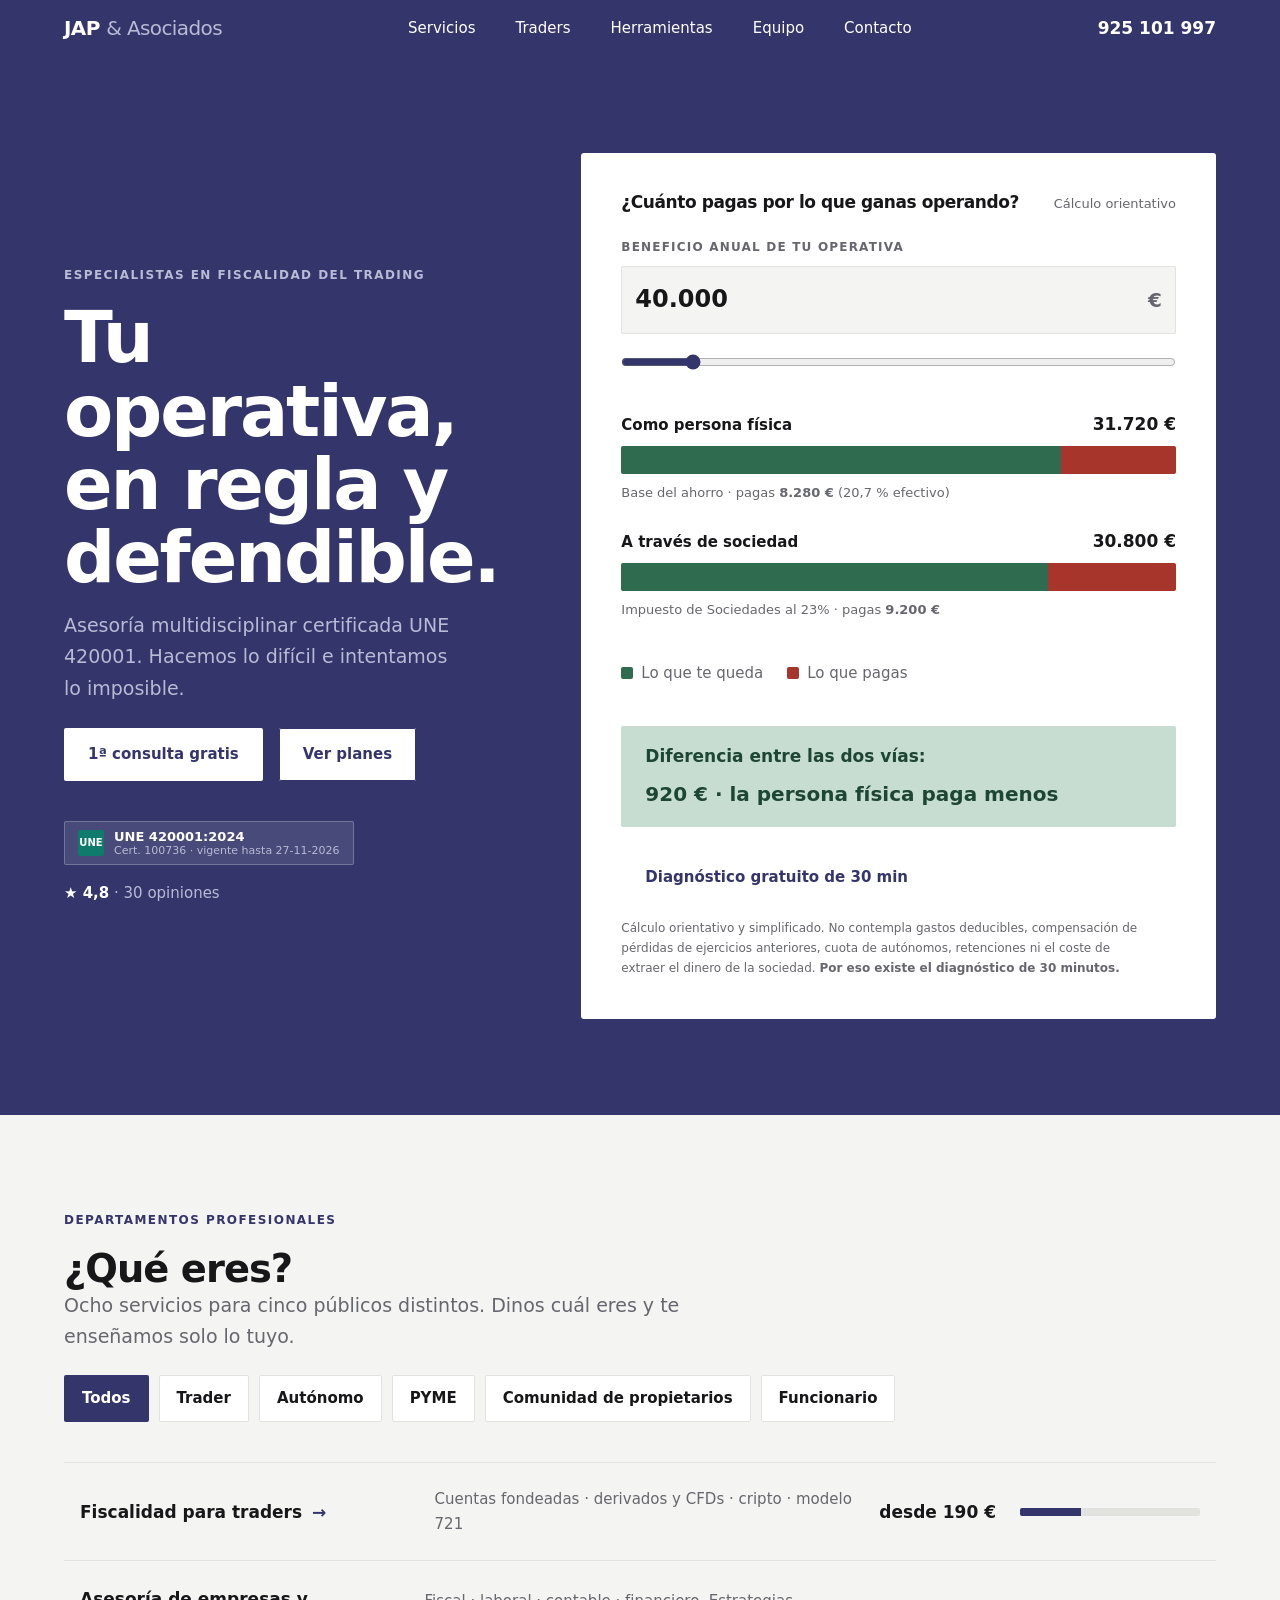
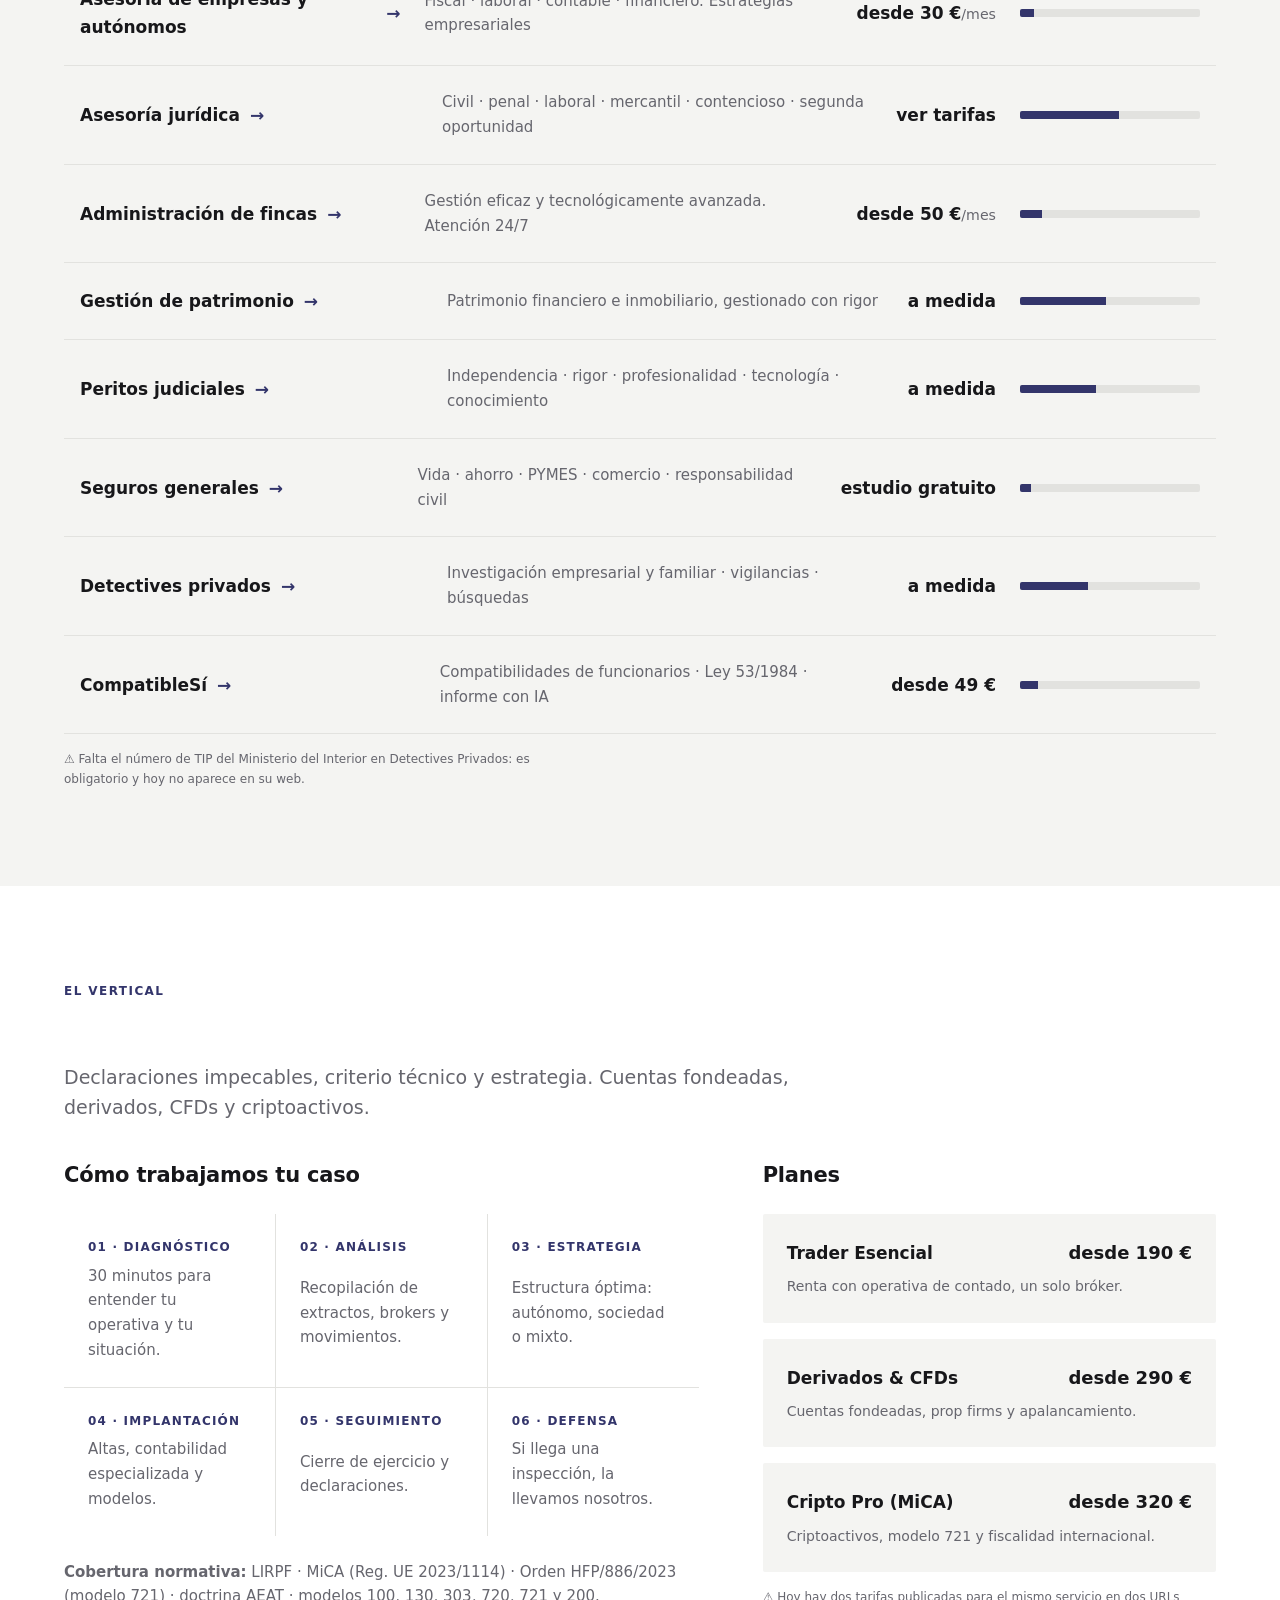
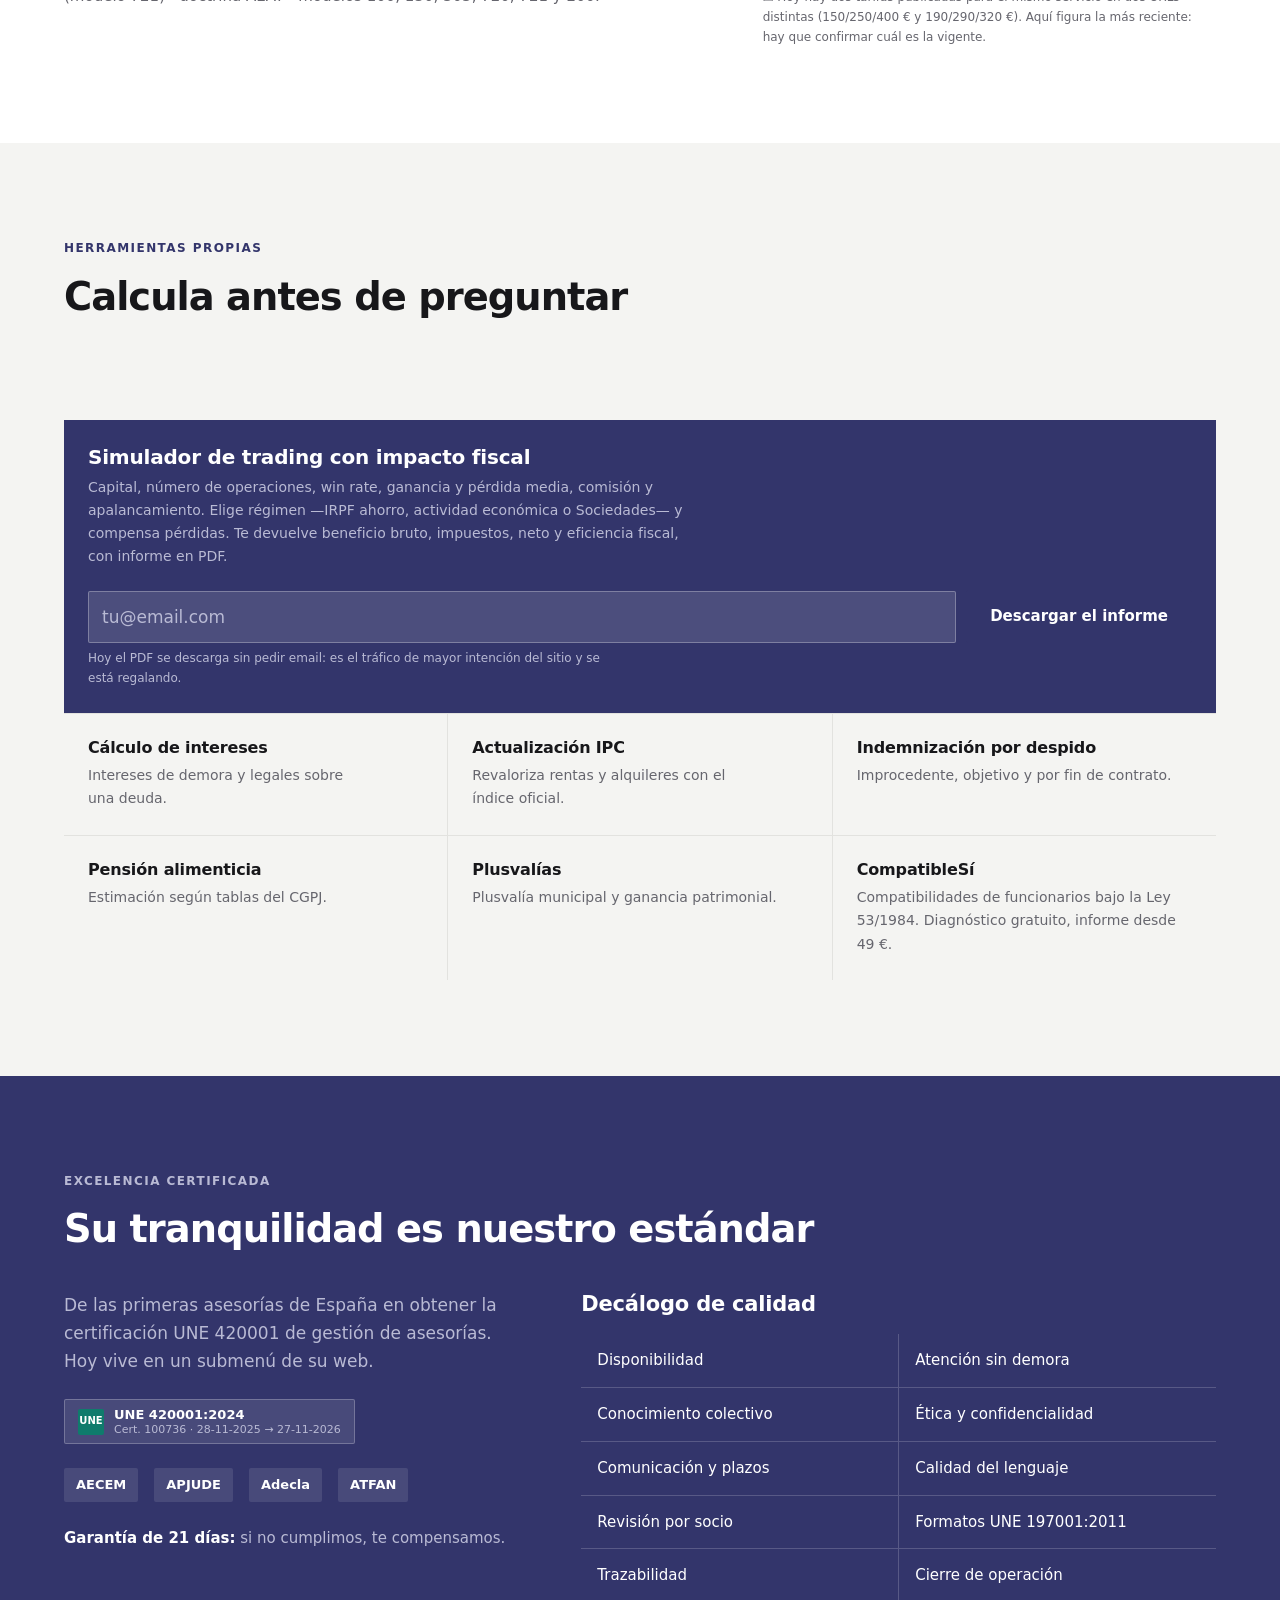
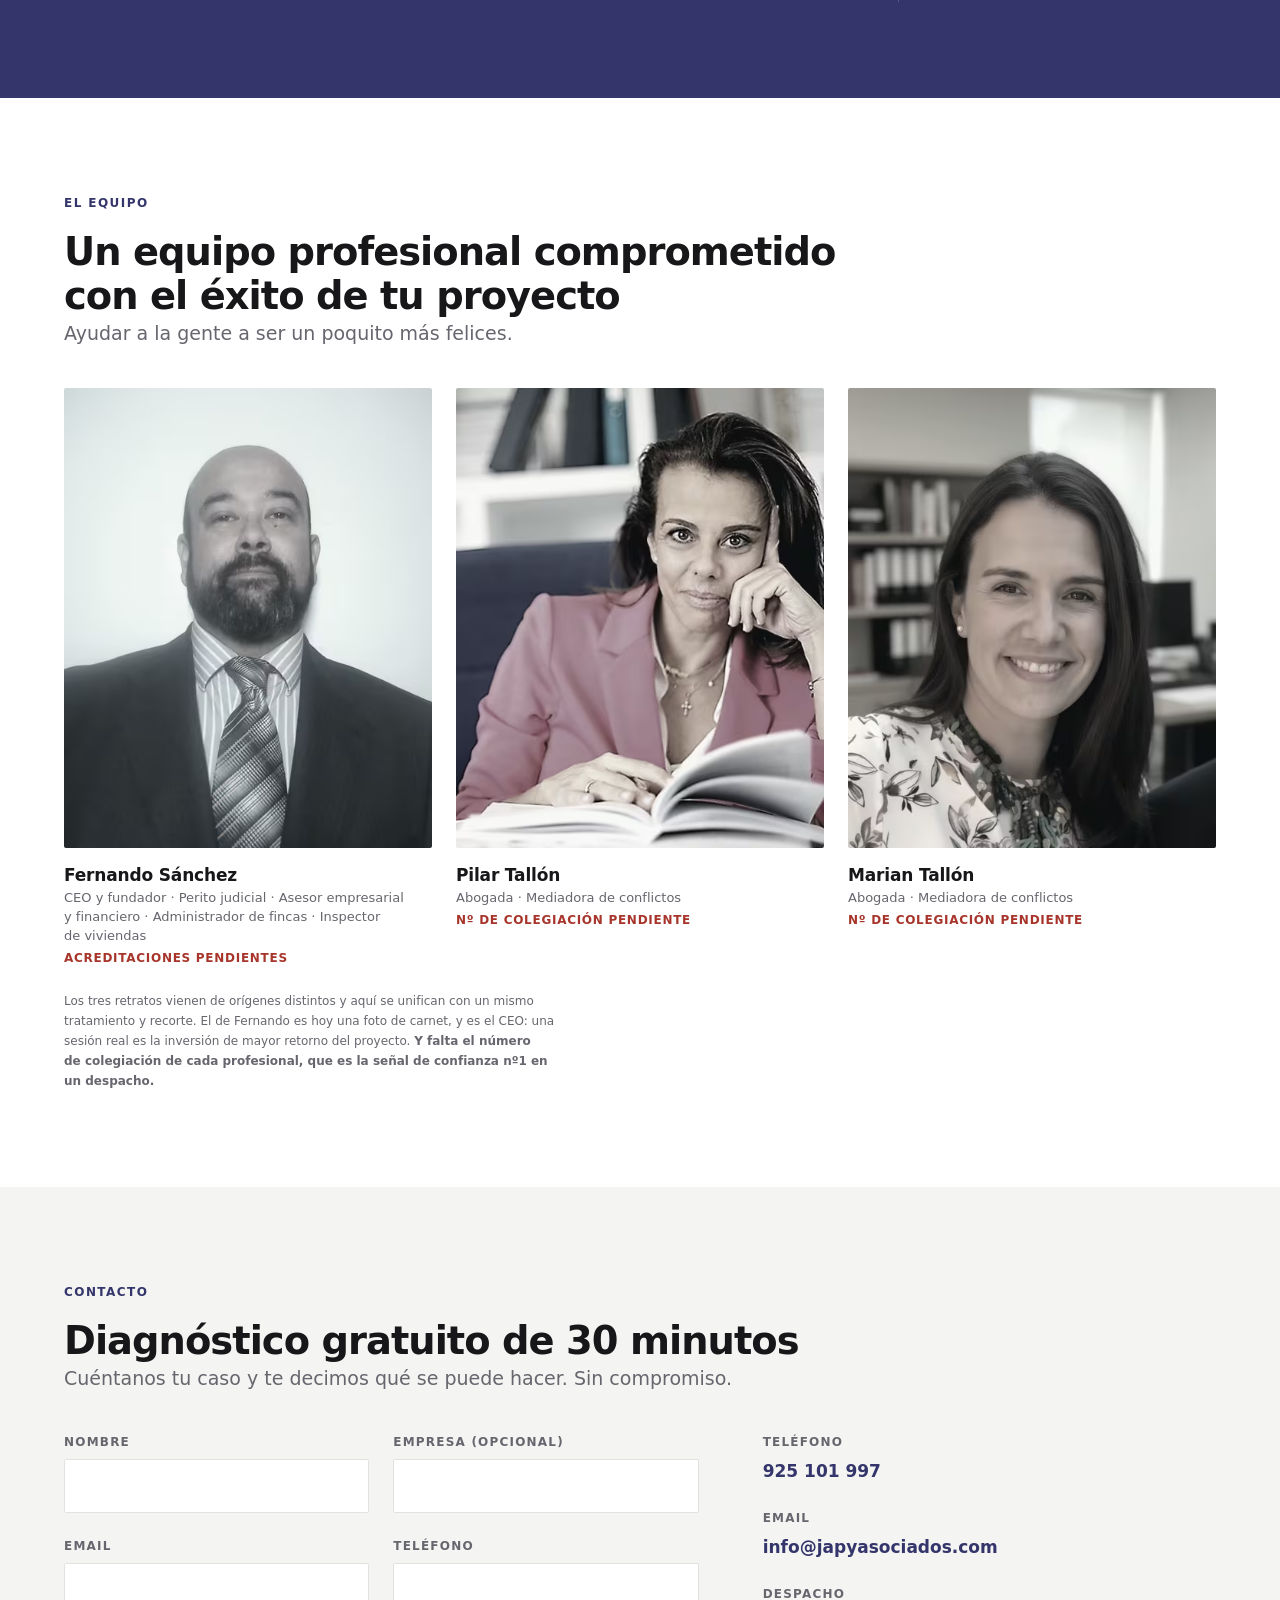
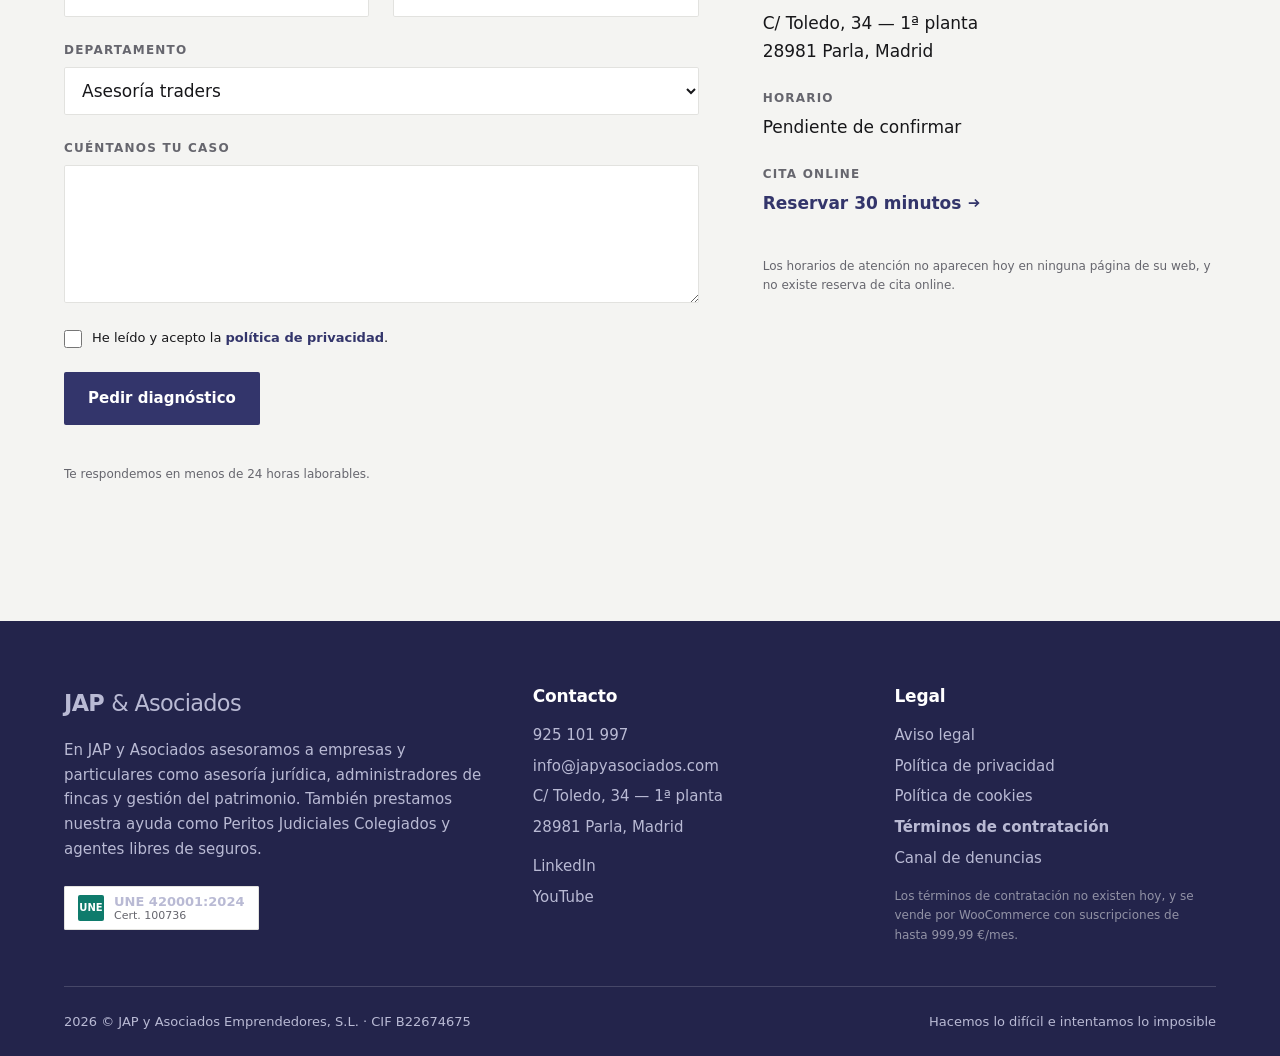
==== prototype/index.html @ 3f8bb066 "feat: prototipo de homepage — dirección "Tramo" El hero no describe el servicio: lo hace. Abre con s" ====
<!DOCTYPE html>
<html lang="es">
<head>
<meta charset="UTF-8">
<script>document.documentElement.classList.add('js')</script>
<meta name="viewport" content="width=device-width, initial-scale=1">
<title>Asesoría fiscal para traders y empresas en Madrid | JAP &amp; Asociados</title>
<meta name="description" content="Asesoría certificada UNE 420001 en Parla, Madrid. Especialistas en fiscalidad del trading, cuentas fondeadas y cripto. Fiscal, laboral, contable, fincas y peritaje. Diagnóstico gratuito de 30 minutos.">
<meta name="theme-color" content="#33356B">
<link rel="canonical" href="https://japyasociados.com/">
<meta property="og:type" content="website">
<meta property="og:locale" content="es_ES">
<meta property="og:title" content="Asesoría fiscal para traders y empresas en Madrid | JAP &amp; Asociados">
<meta property="og:description" content="Calcula lo que pagas por tu operativa antes de preguntar. Asesoría certificada UNE 420001:2024.">
<meta property="og:url" content="https://japyasociados.com/">
<meta name="twitter:card" content="summary_large_image">
<link rel="preload" href="assets/fonts/instrument-sans.woff2" as="font" type="font/woff2" crossorigin>
<link rel="preload" href="assets/fonts/public-sans.woff2" as="font" type="font/woff2" crossorigin>
<link rel="stylesheet" href="assets/css/global.css">
<link rel="stylesheet" href="assets/css/home.css">
<link rel="icon" href="data:image/svg+xml,<svg xmlns='http://www.w3.org/2000/svg' viewBox='0 0 32 32'><rect width='32' height='32' fill='%2333356B'/><rect x='5' y='13' width='13' height='6' fill='%232F6B4F'/><rect x='18' y='13' width='9' height='6' fill='%23A8352B'/></svg>">
</head>
<body>
<a class="salta" href="#principal">Saltar al contenido</a>

<header class="cab">
  <div class="env cab__fila">
    <a class="cab__marca" href="#principal">JAP <span>&amp; Asociados</span></a>
    <nav class="cab__nav" aria-label="Principal">
      <a class="cab__link" href="#servicios">Servicios</a>
      <a class="cab__link" href="#traders">Traders</a>
      <a class="cab__link" href="#herramientas">Herramientas</a>
      <a class="cab__link" href="#equipo">Equipo</a>
      <a class="cab__link" href="#contacto">Contacto</a>
    </nav>
    <div class="cab__der">
      <a class="cab__tel" href="tel:+34925101997">925 101 997</a>
    </div>
  </div>
</header>

<main id="principal">

<!-- ============ HERO: EL SIMULADOR ============ -->
<section class="hero sobre-indigo" aria-labelledby="t-hero">
  <div class="env hero__rejilla">
    <div>
      <span class="eyebrow">Especialistas en fiscalidad del trading</span>
      <h1 class="hero__titulo" id="t-hero">Tu operativa, en regla y defendible.</h1>
      <p class="hero__sub">Asesoría multidisciplinar certificada UNE 420001. Hacemos lo difícil e intentamos lo imposible.</p>
      <div class="hero__acciones">
        <a class="btn" href="#contacto">1ª consulta gratis</a>
        <a class="btn btn--linea" href="#traders">Ver planes</a>
      </div>
      <div class="hero__credenciales">
        <span class="sello-une">
          <span class="sello-une__marca" aria-hidden="true">UNE</span>
          <span class="sello-une__txt"><b>UNE 420001:2024</b><span>Cert. 100736 · vigente hasta 27-11-2026</span></span>
        </span>
        <span class="hero__estrellas"><b>★ 4,8</b> · 30 opiniones</span>
      </div>
    </div>

    <div class="sim" id="simulador">
      <div class="sim__cabeza">
        <h2 class="sim__titulo">¿Cuánto pagas por lo que ganas operando?</h2>
        <span class="sim__nota">Cálculo orientativo</span>
      </div>

      <div class="sim__campo">
        <label for="beneficio">Beneficio anual de tu operativa</label>
        <div class="sim__entrada">
          <input id="beneficio" type="text" inputmode="numeric" value="40.000" autocomplete="off"
            aria-describedby="sim-aviso">
          <span aria-hidden="true">€</span>
        </div>
        <input class="sim__rango" id="beneficio-rango" type="range" min="5000" max="300000" step="5000" value="40000"
          aria-label="Beneficio anual, control deslizante">
      </div>

      <div class="sim__salida">
        <div class="sim__caso">
          <div class="sim__caso-cabeza">
            <span class="sim__caso-nombre">Como persona física</span>
            <span class="sim__caso-neto dato" id="pf-neto">—</span>
          </div>
          <div class="tramo tramo--alto" role="img" aria-labelledby="pf-detalle">
            <span class="tramo__parte tramo__parte--queda" id="pf-barra-queda"></span>
            <span class="tramo__parte tramo__parte--paga" id="pf-barra-paga"></span>
          </div>
          <p class="sim__caso-detalle" id="pf-detalle">Base del ahorro · pagas <b id="pf-paga">—</b> (<span id="pf-tipo">—</span> efectivo)</p>
        </div>

        <div class="sim__caso">
          <div class="sim__caso-cabeza">
            <span class="sim__caso-nombre">A través de sociedad</span>
            <span class="sim__caso-neto dato" id="sl-neto">—</span>
          </div>
          <div class="tramo tramo--alto" role="img" aria-labelledby="sl-detalle">
            <span class="tramo__parte tramo__parte--queda" id="sl-barra-queda"></span>
            <span class="tramo__parte tramo__parte--paga" id="sl-barra-paga"></span>
          </div>
          <p class="sim__caso-detalle" id="sl-detalle">Impuesto de Sociedades al 23% · pagas <b id="sl-paga">—</b></p>
        </div>

        <ul class="leyenda">
          <li><i class="queda"></i> Lo que te queda</li>
          <li><i class="paga"></i> Lo que pagas</li>
        </ul>

        <p class="sim__ahorro" id="sim-ahorro" role="status">
          <span>Diferencia entre las dos vías:</span> <b id="ahorro-cifra">—</b>
        </p>
      </div>

      <div class="sim__pie">
        <a class="btn" href="#contacto">Diagnóstico gratuito de 30 min</a>
      </div>
      <p class="sim__aviso" id="sim-aviso">
        Cálculo orientativo y simplificado. No contempla gastos deducibles, compensación de pérdidas de ejercicios anteriores, cuota de autónomos, retenciones ni el coste de extraer el dinero de la sociedad. <strong>Por eso existe el diagnóstico de 30 minutos.</strong>
      </p>
    </div>
  </div>
</section>

<!-- ============ TRIAJE + SERVICIOS ============ -->
<section class="seccion" id="servicios" aria-labelledby="t-serv">
  <div class="env">
    <span class="eyebrow">Departamentos profesionales</span>
    <h2 class="entra" id="t-serv">¿Qué eres?</h2>
    <p class="lead entra" data-r="1">Ocho servicios para cinco públicos distintos. Dinos cuál eres y te enseñamos solo lo tuyo.</p>

    <div class="triaje entra" data-r="2" role="group" aria-label="Filtrar servicios por perfil">
      <button class="chip" type="button" aria-pressed="true" data-perfil="todo">Todos</button>
      <button class="chip" type="button" aria-pressed="false" data-perfil="trader">Trader</button>
      <button class="chip" type="button" aria-pressed="false" data-perfil="autonomo">Autónomo</button>
      <button class="chip" type="button" aria-pressed="false" data-perfil="pyme">PYME</button>
      <button class="chip" type="button" aria-pressed="false" data-perfil="comunidad">Comunidad de propietarios</button>
      <button class="chip" type="button" aria-pressed="false" data-perfil="funcionario">Funcionario</button>
    </div>

    <div class="serv" id="lista-servicios">
      <a class="serv__fila entra" href="#traders" data-perfil="trader autonomo pyme">
        <span class="serv__nombre">Fiscalidad para traders <span class="flecha" aria-hidden="true">→</span></span>
        <span class="serv__disc">Cuentas fondeadas · derivados y CFDs · cripto · modelo 721</span>
        <span class="serv__precio">desde 190 €</span>
        <span class="serv__barra"><span class="tramo tramo--fino"><span class="tramo__parte tramo__parte--indigo" style="flex:0 0 34%"></span></span></span>
      </a>
      <a class="serv__fila entra" href="#contacto" data-perfil="autonomo pyme">
        <span class="serv__nombre">Asesoría de empresas y autónomos <span class="flecha" aria-hidden="true">→</span></span>
        <span class="serv__disc">Fiscal · laboral · contable · financiero. Estrategias empresariales</span>
        <span class="serv__precio">desde 30 €<small>/mes</small></span>
        <span class="serv__barra"><span class="tramo tramo--fino"><span class="tramo__parte tramo__parte--indigo" style="flex:0 0 8%"></span></span></span>
      </a>
      <a class="serv__fila entra" href="#contacto" data-perfil="trader autonomo pyme comunidad funcionario">
        <span class="serv__nombre">Asesoría jurídica <span class="flecha" aria-hidden="true">→</span></span>
        <span class="serv__disc">Civil · penal · laboral · mercantil · contencioso · segunda oportunidad</span>
        <span class="serv__precio">ver tarifas</span>
        <span class="serv__barra"><span class="tramo tramo--fino"><span class="tramo__parte tramo__parte--indigo" style="flex:0 0 55%"></span></span></span>
      </a>
      <a class="serv__fila entra" href="#contacto" data-perfil="comunidad">
        <span class="serv__nombre">Administración de fincas <span class="flecha" aria-hidden="true">→</span></span>
        <span class="serv__disc">Gestión eficaz y tecnológicamente avanzada. Atención 24/7</span>
        <span class="serv__precio">desde 50 €<small>/mes</small></span>
        <span class="serv__barra"><span class="tramo tramo--fino"><span class="tramo__parte tramo__parte--indigo" style="flex:0 0 12%"></span></span></span>
      </a>
      <a class="serv__fila entra" href="#contacto" data-perfil="autonomo pyme">
        <span class="serv__nombre">Gestión de patrimonio <span class="flecha" aria-hidden="true">→</span></span>
        <span class="serv__disc">Patrimonio financiero e inmobiliario, gestionado con rigor</span>
        <span class="serv__precio">a medida</span>
        <span class="serv__barra"><span class="tramo tramo--fino"><span class="tramo__parte tramo__parte--indigo" style="flex:0 0 48%"></span></span></span>
      </a>
      <a class="serv__fila entra" href="#contacto" data-perfil="pyme comunidad">
        <span class="serv__nombre">Peritos judiciales <span class="flecha" aria-hidden="true">→</span></span>
        <span class="serv__disc">Independencia · rigor · profesionalidad · tecnología · conocimiento</span>
        <span class="serv__precio">a medida</span>
        <span class="serv__barra"><span class="tramo tramo--fino"><span class="tramo__parte tramo__parte--indigo" style="flex:0 0 42%"></span></span></span>
      </a>
      <a class="serv__fila entra" href="#contacto" data-perfil="autonomo pyme comunidad">
        <span class="serv__nombre">Seguros generales <span class="flecha" aria-hidden="true">→</span></span>
        <span class="serv__disc">Vida · ahorro · PYMES · comercio · responsabilidad civil</span>
        <span class="serv__precio">estudio gratuito</span>
        <span class="serv__barra"><span class="tramo tramo--fino"><span class="tramo__parte tramo__parte--indigo" style="flex:0 0 6%"></span></span></span>
      </a>
      <a class="serv__fila entra" href="#contacto" data-perfil="pyme autonomo">
        <span class="serv__nombre">Detectives privados <span class="flecha" aria-hidden="true">→</span></span>
        <span class="serv__disc">Investigación empresarial y familiar · vigilancias · búsquedas</span>
        <span class="serv__precio">a medida</span>
        <span class="serv__barra"><span class="tramo tramo--fino"><span class="tramo__parte tramo__parte--indigo" style="flex:0 0 38%"></span></span></span>
      </a>
      <a class="serv__fila entra" href="#herramientas" data-perfil="funcionario">
        <span class="serv__nombre">CompatibleSí <span class="flecha" aria-hidden="true">→</span></span>
        <span class="serv__disc">Compatibilidades de funcionarios · Ley 53/1984 · informe con IA</span>
        <span class="serv__precio">desde 49 €</span>
        <span class="serv__barra"><span class="tramo tramo--fino"><span class="tramo__parte tramo__parte--indigo" style="flex:0 0 10%"></span></span></span>
      </a>
      <p class="serv__vacio" hidden id="serv-vacio">No hay servicios para ese perfil. <button class="enl" type="button" data-reset>Ver todos</button></p>
    </div>
    <p class="sim__aviso" style="margin-top:var(--e2)">⚠️ Falta el número de TIP del Ministerio del Interior en Detectives Privados: es obligatorio y hoy no aparece en su web.</p>
  </div>
</section>

<!-- ============ VERTICAL TRADERS ============ -->
<section class="seccion vert" id="traders" aria-labelledby="t-traders">
  <div class="env">
    <span class="eyebrow">El vertical</span>
    <h2 class="entra" id="t-traders">Fiscalidad del trading, sin humo</h2>
    <p class="lead entra" data-r="1">Declaraciones impecables, criterio técnico y estrategia. Cuentas fondeadas, derivados, CFDs y criptoactivos.</p>

    <div class="vert__rejilla">
      <div>
        <h3 class="entra">Cómo trabajamos tu caso</h3>
        <div class="pasos6 entra" data-r="1">
          <div class="paso6"><b>01 · Diagnóstico</b><p>30 minutos para entender tu operativa y tu situación.</p></div>
          <div class="paso6"><b>02 · Análisis</b><p>Recopilación de extractos, brokers y movimientos.</p></div>
          <div class="paso6"><b>03 · Estrategia</b><p>Estructura óptima: autónomo, sociedad o mixto.</p></div>
          <div class="paso6"><b>04 · Implantación</b><p>Altas, contabilidad especializada y modelos.</p></div>
          <div class="paso6"><b>05 · Seguimiento</b><p>Cierre de ejercicio y declaraciones.</p></div>
          <div class="paso6"><b>06 · Defensa</b><p>Si llega una inspección, la llevamos nosotros.</p></div>
        </div>
        <p class="entra" data-r="2" style="margin-top:var(--e3);color:var(--grafito);font-size:.9375rem">
          <strong>Cobertura normativa:</strong> LIRPF · MiCA (Reg. UE 2023/1114) · Orden HFP/886/2023 (modelo 721) · doctrina AEAT · modelos 100, 130, 303, 720, 721 y 200.
        </p>
      </div>

      <div>
        <h3 class="entra">Planes</h3>
        <div class="planes entra" data-r="1" style="margin-top:var(--e3)">
          <div class="plan">
            <div class="plan__cabeza"><span class="plan__nombre">Trader Esencial</span><span class="plan__precio">desde 190 €</span></div>
            <p>Renta con operativa de contado, un solo bróker.</p>
          </div>
          <div class="plan">
            <div class="plan__cabeza"><span class="plan__nombre">Derivados &amp; CFDs</span><span class="plan__precio">desde 290 €</span></div>
            <p>Cuentas fondeadas, prop firms y apalancamiento.</p>
          </div>
          <div class="plan">
            <div class="plan__cabeza"><span class="plan__nombre">Cripto Pro (MiCA)</span><span class="plan__precio">desde 320 €</span></div>
            <p>Criptoactivos, modelo 721 y fiscalidad internacional.</p>
          </div>
        </div>
        <p class="sim__aviso" style="margin-top:var(--e2)">⚠️ Hoy hay dos tarifas publicadas para el mismo servicio en dos URLs distintas (150/250/400 € y 190/290/320 €). Aquí figura la más reciente: hay que confirmar cuál es la vigente.</p>
      </div>
    </div>
  </div>
</section>

<!-- ============ HERRAMIENTAS ============ -->
<section class="seccion" id="herramientas" aria-labelledby="t-herr">
  <div class="env">
    <span class="eyebrow">Herramientas propias</span>
    <h2 class="entra" id="t-herr">Calcula antes de preguntar</h2>
    <p class="lead entra" data-r="1">Seis calculadoras y un simulador fiscal de trading. Ningún competidor tiene nada parecido.</p>
  </div>
  <div class="env"><div class="herr__rejilla entra" data-r="2">
    <div class="herr herr--destacada">
      <h3>Simulador de trading con impacto fiscal</h3>
      <p>Capital, número de operaciones, win rate, ganancia y pérdida media, comisión y apalancamiento. Elige régimen —IRPF ahorro, actividad económica o Sociedades— y compensa pérdidas. Te devuelve beneficio bruto, impuestos, neto y eficiencia fiscal, con informe en PDF.</p>
      <form class="herr__captura" id="form-pdf">
        <label class="oculto" for="email-pdf">Tu email para recibir el informe</label>
        <input id="email-pdf" type="email" placeholder="tu@email.com" required>
        <button class="btn" type="submit">Descargar el informe</button>
      </form>
      <p style="font-size:.75rem;color:var(--indigo-claro)" role="status" id="pdf-estado">Hoy el PDF se descarga sin pedir email: es el tráfico de mayor intención del sitio y se está regalando.</p>
    </div>
    <div class="herr"><h3>Cálculo de intereses</h3><p>Intereses de demora y legales sobre una deuda.</p></div>
    <div class="herr"><h3>Actualización IPC</h3><p>Revaloriza rentas y alquileres con el índice oficial.</p></div>
    <div class="herr"><h3>Indemnización por despido</h3><p>Improcedente, objetivo y por fin de contrato.</p></div>
    <div class="herr"><h3>Pensión alimenticia</h3><p>Estimación según tablas del CGPJ.</p></div>
    <div class="herr"><h3>Plusvalías</h3><p>Plusvalía municipal y ganancia patrimonial.</p></div>
    <div class="herr"><h3>CompatibleSí</h3><p>Compatibilidades de funcionarios bajo la Ley 53/1984. Diagnóstico gratuito, informe desde 49 €.</p></div>
  </div></div>
</section>

<!-- ============ CONFIANZA ============ -->
<section class="seccion conf sobre-indigo" aria-labelledby="t-conf">
  <div class="env">
    <span class="eyebrow">Excelencia certificada</span>
    <h2 class="entra" id="t-conf" style="color:var(--blanco)">Su tranquilidad es nuestro estándar</h2>
    <div class="conf__rejilla">
      <div>
        <p class="entra" style="color:var(--indigo-claro)">De las primeras asesorías de España en obtener la certificación UNE 420001 de gestión de asesorías. Hoy vive en un submenú de su web.</p>
        <p class="entra" data-r="1" style="margin-top:var(--e3)">
          <span class="sello-une">
            <span class="sello-une__marca" aria-hidden="true">UNE</span>
            <span class="sello-une__txt"><b>UNE 420001:2024</b><span>Cert. 100736 · 28-11-2025 → 27-11-2026</span></span>
          </span>
        </p>
        <p class="asoc entra" data-r="2">
          <span>AECEM</span><span>APJUDE</span><span>Adecla</span><span>ATFAN</span>
        </p>
        <p class="entra" data-r="3" style="margin-top:var(--e3);color:var(--indigo-claro);font-size:.9375rem">
          <strong style="color:var(--blanco)">Garantía de 21 días:</strong> si no cumplimos, te compensamos.
        </p>
      </div>
      <div>
        <h3 class="entra" style="color:var(--blanco);margin-bottom:var(--e2)">Decálogo de calidad</h3>
        <ul class="decalogo entra" data-r="1">
          <li>Disponibilidad</li><li>Atención sin demora</li>
          <li>Conocimiento colectivo</li><li>Ética y confidencialidad</li>
          <li>Comunicación y plazos</li><li>Calidad del lenguaje</li>
          <li>Revisión por socio</li><li>Formatos UNE 197001:2011</li>
          <li>Trazabilidad</li><li>Cierre de operación</li>
        </ul>
      </div>
    </div>
  </div>
</section>

<!-- ============ EQUIPO ============ -->
<section class="seccion seccion--blanco" id="equipo" aria-labelledby="t-equipo">
  <div class="env">
    <span class="eyebrow">El equipo</span>
    <h2 class="entra" id="t-equipo">Un equipo profesional comprometido con el éxito de tu proyecto</h2>
    <p class="lead entra" data-r="1">Ayudar a la gente a ser un poquito más felices.</p>
    <div class="equipo__rejilla">
      <div class="persona entra">
        <figure><picture>
          <source type="image/avif" sizes="(min-width:900px) 22vw, 50vw" srcset="assets/img/retrato-fernando-sanchez-480.avif 480w, assets/img/retrato-fernando-sanchez-768.avif 768w">
          <img src="assets/img/retrato-fernando-sanchez-480.webp" loading="lazy" decoding="async" sizes="(min-width:900px) 22vw, 50vw" srcset="assets/img/retrato-fernando-sanchez-480.webp 480w, assets/img/retrato-fernando-sanchez-768.webp 768w" width="1088" height="1360" alt="Retrato de Fernando Sánchez, CEO y fundador de JAP &amp; Asociados">
        </picture></figure>
        <div class="persona__pie">
          <h3>Fernando Sánchez</h3>
          <p class="persona__cargo">CEO y fundador · Perito judicial · Asesor empresarial y financiero · Administrador de fincas · Inspector de viviendas</p>
          <p class="persona__col">Acreditaciones pendientes</p>
        </div>
      </div>
      <div class="persona entra" data-r="1">
        <figure><picture>
          <source type="image/avif" sizes="(min-width:900px) 22vw, 50vw" srcset="assets/img/retrato-pilar-tallon-480.avif 480w">
          <img src="assets/img/retrato-pilar-tallon-480.webp" loading="lazy" decoding="async" width="426" height="532" alt="Retrato de Pilar Tallón, abogada y mediadora de conflictos">
        </picture></figure>
        <div class="persona__pie">
          <h3>Pilar Tallón</h3>
          <p class="persona__cargo">Abogada · Mediadora de conflictos</p>
          <p class="persona__col">Nº de colegiación pendiente</p>
        </div>
      </div>
      <div class="persona entra" data-r="2">
        <figure><picture>
          <source type="image/avif" sizes="(min-width:900px) 22vw, 50vw" srcset="assets/img/retrato-marian-tallon-480.avif 480w, assets/img/retrato-marian-tallon-768.avif 768w">
          <img src="assets/img/retrato-marian-tallon-480.webp" loading="lazy" decoding="async" sizes="(min-width:900px) 22vw, 50vw" srcset="assets/img/retrato-marian-tallon-480.webp 480w, assets/img/retrato-marian-tallon-768.webp 768w" width="870" height="1088" alt="Retrato de Marian Tallón, abogada y mediadora de conflictos">
        </picture></figure>
        <div class="persona__pie">
          <h3>Marian Tallón</h3>
          <p class="persona__cargo">Abogada · Mediadora de conflictos</p>
          <p class="persona__col">Nº de colegiación pendiente</p>
        </div>
      </div>
    </div>
    <p class="sim__aviso" style="margin-top:var(--e3)">Los tres retratos vienen de orígenes distintos y aquí se unifican con un mismo tratamiento y recorte. El de Fernando es hoy una foto de carnet, y es el CEO: una sesión real es la inversión de mayor retorno del proyecto. <strong>Y falta el número de colegiación de cada profesional, que es la señal de confianza nº1 en un despacho.</strong></p>
  </div>
</section>

<!-- ============ CONTACTO ============ -->
<section class="seccion" id="contacto" aria-labelledby="t-cont">
  <div class="env">
    <span class="eyebrow">Contacto</span>
    <h2 class="entra" id="t-cont">Diagnóstico gratuito de 30 minutos</h2>
    <p class="lead entra" data-r="1">Cuéntanos tu caso y te decimos qué se puede hacer. Sin compromiso.</p>
    <div class="cont__rejilla">
      <form class="form entra" data-r="2" id="form-contacto" novalidate>
        <div class="form__par">
          <div class="form__grupo"><label for="nombre">Nombre</label><input id="nombre" name="nombre" type="text" autocomplete="name" required></div>
          <div class="form__grupo"><label for="empresa">Empresa (opcional)</label><input id="empresa" name="empresa" type="text" autocomplete="organization"></div>
        </div>
        <div class="form__par">
          <div class="form__grupo"><label for="email">Email</label><input id="email" name="email" type="email" autocomplete="email" required></div>
          <div class="form__grupo"><label for="telefono">Teléfono</label><input id="telefono" name="telefono" type="tel" autocomplete="tel" required></div>
        </div>
        <div class="form__grupo">
          <label for="departamento">Departamento</label>
          <select id="departamento" name="departamento">
            <option>Asesoría traders</option><option>Asesoría de empresa</option><option>Asesoría jurídica</option>
            <option>Administración de fincas</option><option>Gestión de patrimonio</option>
            <option>Peritaje judicial</option><option>Seguros</option><option>CompatibleSí</option>
          </select>
        </div>
        <div class="form__grupo"><label for="mensaje">Cuéntanos tu caso</label><textarea id="mensaje" name="mensaje" rows="4"></textarea></div>
        <p class="form__legal">
          <input id="politica" type="checkbox" required>
          <label for="politica">He leído y acepto la <a class="enl" href="#" style="display:inline">política de privacidad</a>.</label>
        </p>
        <p><button class="btn" type="submit">Pedir diagnóstico</button></p>
        <p class="sim__aviso">Te respondemos en menos de 24 horas laborables.</p>
        <p class="sim__aviso" role="status" id="cont-estado"></p>
      </form>

      <div class="datos entra" data-r="3">
        <div class="datos__bloque"><dt>Teléfono</dt><dd><a class="enl" href="tel:+34925101997">925 101 997</a></dd></div>
        <div class="datos__bloque"><dt>Email</dt><dd><a class="enl" href="mailto:info@japyasociados.com">info@japyasociados.com</a></dd></div>
        <div class="datos__bloque"><dt>Despacho</dt><dd>C/ Toledo, 34 — 1ª planta<br>28981 Parla, Madrid</dd></div>
        <div class="datos__bloque"><dt>Horario</dt><dd>Pendiente de confirmar</dd></div>
        <div class="datos__bloque"><dt>Cita online</dt><dd><a class="enl" href="#">Reservar 30 minutos <svg width="14" height="14" viewBox="0 0 16 16" fill="none" aria-hidden="true"><path d="M2 8h11M9 4l4 4-4 4" stroke="currentColor" stroke-width="2"/></svg></a></dd></div>
        <p class="sim__aviso">Los horarios de atención no aparecen hoy en ninguna página de su web, y no existe reserva de cita online.</p>
      </div>
    </div>
  </div>
</section>

</main>

<footer class="pie">
  <div class="env">
    <div class="pie__rejilla">
      <div>
        <p class="cab__marca" style="font-size:1.4rem">JAP <span>&amp; Asociados</span></p>
        <p style="margin-top:var(--e2);font-size:var(--t-small)">En JAP y Asociados asesoramos a empresas y particulares como asesoría jurídica, administradores de fincas y gestión del patrimonio. También prestamos nuestra ayuda como Peritos Judiciales Colegiados y agentes libres de seguros.</p>
        <p style="margin-top:var(--e3)">
          <span class="sello-une">
            <span class="sello-une__marca" aria-hidden="true">UNE</span>
            <span class="sello-une__txt"><b>UNE 420001:2024</b><span>Cert. 100736</span></span>
          </span>
        </p>
      </div>
      <div>
        <h3>Contacto</h3>
        <ul class="pie__lista">
          <li><a href="tel:+34925101997">925 101 997</a></li>
          <li><a href="mailto:info@japyasociados.com">info@japyasociados.com</a></li>
          <li>C/ Toledo, 34 — 1ª planta</li>
          <li>28981 Parla, Madrid</li>
          <li style="margin-top:8px"><a href="https://www.linkedin.com/company/jap-asociados/" rel="noopener">LinkedIn</a></li>
          <li><a href="https://www.youtube.com/channel/UCdNGz9N6n29ipPOqXGWUQtQ/" rel="noopener">YouTube</a></li>
        </ul>
      </div>
      <div>
        <h3>Legal</h3>
        <ul class="pie__lista">
          <li><a href="#">Aviso legal</a></li>
          <li><a href="#">Política de privacidad</a></li>
          <li><a href="#">Política de cookies</a></li>
          <li><a href="#"><strong>Términos de contratación</strong></a></li>
          <li><a href="#">Canal de denuncias</a></li>
        </ul>
        <p style="margin-top:var(--e2);font-size:.75rem;color:rgba(255,255,255,.5)">Los términos de contratación no existen hoy, y se vende por WooCommerce con suscripciones de hasta 999,99 €/mes.</p>
      </div>
    </div>
    <div class="pie__legal">
      <p>2026 © JAP y Asociados Emprendedores, S.L. · CIF B22674675</p>
      <ul><li>Hacemos lo difícil e intentamos lo imposible</li></ul>
    </div>
  </div>
</footer>

<nav class="barra" aria-label="Acciones rápidas">
  <a href="tel:+34925101997">Llamar</a>
  <a href="https://wa.me/34925101997" rel="noopener">WhatsApp</a>
  <a href="#contacto" data-p>Diagnóstico</a>
</nav>

<script type="application/ld+json">
{"@context":"https://schema.org","@graph":[
{"@type":["ProfessionalService","LocalBusiness","AccountingService"],"@id":"https://japyasociados.com/#firma",
"name":"JAP & Asociados","legalName":"JAP y Asociados Emprendedores, S.L.","vatID":"ESB22674675",
"description":"Asesoría multidisciplinar certificada UNE 420001 en Parla, Madrid. Especialistas en fiscalidad del trading, cuentas fondeadas y criptoactivos.",
"url":"https://japyasociados.com/","telephone":"+34925101997","email":"info@japyasociados.com","priceRange":"€€",
"address":{"@type":"PostalAddress","streetAddress":"Calle de Toledo, 34, 1ª planta","addressLocality":"Parla","addressRegion":"Madrid","postalCode":"28981","addressCountry":"ES"},
"areaServed":[{"@type":"City","name":"Parla"},{"@type":"City","name":"Getafe"},{"@type":"City","name":"Madrid"}],
"sameAs":["https://www.linkedin.com/company/jap-asociados/","https://twitter.com/AsociadosJap","https://www.instagram.com/japyasociados","https://www.facebook.com/JAPYASOCIADOS/"],
"aggregateRating":{"@type":"AggregateRating","ratingValue":"4.8","reviewCount":"30","bestRating":"5"},
"hasCertification":{"@type":"Certification","name":"UNE 420001:2024","identifier":"100736","issuedBy":{"@type":"Organization","name":"BSCert"},"validIn":{"@type":"Country","name":"España"}},
"employee":[
 {"@type":"Person","name":"Fernando Sánchez","jobTitle":"CEO y fundador"},
 {"@type":"Person","name":"Pilar Tallón","jobTitle":"Abogada · Mediadora de conflictos"},
 {"@type":"Person","name":"Marian Tallón","jobTitle":"Abogada · Mediadora de conflictos"}],
"hasOfferCatalog":{"@type":"OfferCatalog","name":"Servicios","itemListElement":[
 {"@type":"Offer","priceCurrency":"EUR","price":"190","itemOffered":{"@type":"Service","name":"Fiscalidad para traders"}},
 {"@type":"Offer","priceCurrency":"EUR","price":"30","itemOffered":{"@type":"Service","name":"Asesoría de empresas y autónomos"}},
 {"@type":"Offer","priceCurrency":"EUR","price":"50","itemOffered":{"@type":"Service","name":"Administración de fincas"}},
 {"@type":"Offer","priceCurrency":"EUR","price":"49","itemOffered":{"@type":"Service","name":"CompatibleSí — informe de compatibilidad"}},
 {"@type":"Offer","itemOffered":{"@type":"Service","name":"Asesoría jurídica"}},
 {"@type":"Offer","itemOffered":{"@type":"Service","name":"Gestión de patrimonio"}},
 {"@type":"Offer","itemOffered":{"@type":"Service","name":"Peritaje judicial"}},
 {"@type":"Offer","itemOffered":{"@type":"Service","name":"Seguros generales"}}]}},
{"@type":"WebSite","@id":"https://japyasociados.com/#web","url":"https://japyasociados.com/","name":"JAP & Asociados","inLanguage":"es-ES","publisher":{"@id":"https://japyasociados.com/#firma"}}
]}
</script>
<script src="assets/js/main.js" defer></script>
</body>
</html>
---- prototype/assets/css/global.css ----
/* ============================================================
   JAP & ASOCIADOS — "TRAMO"
   El hero no describe el servicio: lo hace.
   El color codifica información, no decora.
   ============================================================ */

@font-face{font-family:'Instrument Sans';src:url('../fonts/instrument-sans.woff2')format('woff2');
  font-weight:400 700;font-stretch:75% 100%;font-display:swap;font-style:normal}
@font-face{font-family:'Public Sans';src:url('../fonts/public-sans.woff2')format('woff2');
  font-weight:100 900;font-display:swap;font-style:normal}

:root{
  --papel:#F4F4F2;
  --blanco:#FFFFFF;
  --tinta:#17171A;
  --grafito:#66666E;
  --regla:#E2E2DF;
  --indigo:#33356B;        /* estructura y CTA */
  --indigo-hondo:#23244B;
  --indigo-claro:#B9BAD4;
  --queda:#2F6B4F;         /* semántico: lo que te queda */
  --queda-claro:#C7DDD1;
  --paga:#A8352B;          /* semántico: lo que pagas */
  --paga-claro:#EFCFCB;
  --sello:#0F7B6C;         /* exclusivamente el badge UNE */

  --display:'Instrument Sans',system-ui,sans-serif;
  --ui:'Public Sans',system-ui,sans-serif;

  --t-display:clamp(2.6rem,5.6vw,4.6rem);
  --t-h1:clamp(2.1rem,4vw,3.2rem);
  --t-h2:clamp(1.7rem,3vw,2.4rem);
  --t-h3:1.3125rem;
  --t-lead:clamp(1.0625rem,1.5vw,1.1875rem);
  --t-body:1.0625rem;
  --t-small:.9375rem;
  --t-eyebrow:.75rem;

  --e1:8px; --e2:16px; --e3:24px; --e4:40px;
  --e5:64px; --e6:96px;
  --borde:clamp(20px,5vw,80px);
  --ancho:1360px;

  --ease:cubic-bezier(.2,.6,.2,1);
  --rapida:160ms; --base:380ms; --barra:620ms;
}

*,*::before,*::after{box-sizing:border-box}
*{margin:0}
html{-webkit-text-size-adjust:100%;scroll-behavior:smooth;overflow-x:hidden}
@media (prefers-reduced-motion:reduce){html{scroll-behavior:auto}}
body{
  font-family:var(--ui);font-size:var(--t-body);line-height:1.65;
  color:var(--tinta);background:var(--papel);
  -webkit-font-smoothing:antialiased;overflow-x:hidden;
}
img,picture,svg{display:block;max-width:100%}
button,input,select,textarea{font:inherit;color:inherit}
ul{list-style:none;padding:0}
a{color:inherit;text-decoration:none}

:focus-visible{outline:2px solid var(--indigo);outline-offset:3px;border-radius:2px}
.salta{position:absolute;left:var(--borde);top:-100px;z-index:200;background:var(--indigo);
  color:var(--blanco);padding:var(--e2) var(--e3);font-weight:600;transition:top var(--rapida)}
.salta:focus{top:var(--e2)}
.oculto{position:absolute;width:1px;height:1px;overflow:hidden;clip-path:inset(50%);white-space:nowrap}

/* ============================================================
   FIRMA — LA BARRA DE TRAMOS
   Lo que te queda y lo que pagas. Es el dato, no un adorno.
   ============================================================ */
.tramo{
  display:flex;width:100%;height:var(--alto,14px);border-radius:2px;overflow:hidden;
  background:var(--regla);
}
.tramo__parte{
  height:100%;transform:scaleX(0);transform-origin:left;
  transition:transform var(--barra) var(--ease);
}
.visible .tramo__parte,.tramo--ya .tramo__parte{transform:scaleX(1)}
.tramo__parte--queda{background:var(--queda)}
.tramo__parte--paga{background:var(--paga)}
.tramo__parte--indigo{background:var(--indigo)}
.tramo--alto{--alto:28px}
.tramo--fino{--alto:8px}

.leyenda{display:flex;flex-wrap:wrap;gap:var(--e3);margin-top:var(--e2)}
.leyenda li{display:flex;align-items:center;gap:8px;font-size:var(--t-small);color:var(--grafito)}
.leyenda i{width:12px;height:12px;border-radius:2px;flex:none}
.leyenda i.queda{background:var(--queda)}
.leyenda i.paga{background:var(--paga)}

/* ---------- Sello UNE ---------- */
.sello-une{
  display:inline-flex;align-items:center;gap:10px;
  padding:8px 14px;border-radius:2px;background:var(--blanco);
  box-shadow:inset 0 0 0 1px var(--regla);
}
.sello-une__marca{
  width:26px;height:26px;flex:none;border-radius:2px;background:var(--sello);
  display:grid;place-items:center;color:var(--blanco);font-weight:700;font-size:.625rem;
}
.sello-une__txt{display:grid;line-height:1.2}
.sello-une__txt b{font-size:.8125rem;font-weight:700}
.sello-une__txt span{font-size:.6875rem;color:var(--grafito);font-variant-numeric:tabular-nums}
.sobre-indigo .sello-une{background:rgba(255,255,255,.10);box-shadow:inset 0 0 0 1px rgba(255,255,255,.24)}
.sobre-indigo .sello-une__txt b{color:var(--blanco)}
.sobre-indigo .sello-une__txt span{color:var(--indigo-claro)}

/* ---------- Contenedores ---------- */
.env{width:100%;max-width:var(--ancho);margin-inline:auto;padding-inline:var(--borde)}
/* Un hijo de grid no baja de su min-content si no se le dice.
   Sin esto, el simulador y los formularios desbordan en móvil. */
.env > *,
[class$="__rejilla"] > *,
.form__par > *,
.hero__rejilla > *{min-width:0}
.seccion{padding-block:var(--e5)}
@media (min-width:900px){.seccion{padding-block:var(--e6)}}
.seccion--blanco{background:var(--blanco)}

.eyebrow{
  font-family:var(--ui);font-size:var(--t-eyebrow);font-weight:600;
  letter-spacing:.12em;text-transform:uppercase;color:var(--indigo);
  margin-bottom:var(--e2);display:block;
}
.sobre-indigo .eyebrow{color:var(--indigo-claro)}

/* ---------- Tipografía ---------- */
h1,h2,h3{font-family:var(--display);letter-spacing:-.025em;text-wrap:balance}
h1{font-size:var(--t-h1);font-weight:600;line-height:1.08}
h2{font-size:var(--t-h2);font-weight:600;line-height:1.14}
h3{font-family:var(--ui);font-size:var(--t-h3);font-weight:600;line-height:1.3;letter-spacing:-.01em}
p{max-width:68ch;text-wrap:pretty}
.lead{font-size:var(--t-lead);line-height:1.6;max-width:60ch;color:var(--grafito)}
.dato{font-variant-numeric:tabular-nums;font-weight:600}

/* ---------- Botones ---------- */
.btn{
  display:inline-flex;align-items:center;gap:8px;
  padding:14px var(--e3);border:0;border-radius:2px;cursor:pointer;
  font-family:var(--ui);font-weight:600;font-size:.9375rem;
  background:var(--indigo);color:var(--blanco);
  transition:background var(--rapida) var(--ease);
}
.btn:hover,.btn:focus-visible{background:var(--indigo-hondo)}
.btn--linea{background:transparent;color:currentColor;box-shadow:inset 0 0 0 1px currentColor}
.btn--linea:hover,.btn--linea:focus-visible{background:var(--indigo);color:var(--blanco);box-shadow:none}
.sobre-indigo .btn{background:var(--blanco);color:var(--indigo)}
.sobre-indigo .btn:hover{background:var(--indigo-claro)}

.enl{display:inline-flex;align-items:center;gap:6px;font-weight:600;color:var(--indigo)}
.enl svg{transition:transform var(--base) var(--ease)}
.enl:hover svg{transform:translateX(4px)}
.enl:hover{text-decoration:underline;text-underline-offset:4px}

/* ---------- Entrada ---------- */
.js .entra{opacity:0;transform:translateY(10px);
  transition:opacity var(--base) var(--ease),transform var(--base) var(--ease)}
.js .entra.visible{opacity:1;transform:none}
.js .entra[data-r="1"]{transition-delay:50ms}
.js .entra[data-r="2"]{transition-delay:100ms}
.js .entra[data-r="3"]{transition-delay:150ms}
.js .entra[data-r="4"]{transition-delay:200ms}

@media (prefers-reduced-motion:reduce){
  *,*::before,*::after{animation-duration:.01ms!important;transition-duration:.01ms!important}
  .js .entra{opacity:1;transform:none}
  .tramo__parte{transform:scaleX(1)!important}
}
---- prototype/assets/css/home.css ----
/* ============================================================
   JAP & ASOCIADOS — Homepage
   El hero es el simulador. Todo lo demás lo apoya.
   ============================================================ */

/* ---------- Cabecera ---------- */
.cab{position:sticky;top:0;z-index:100;background:var(--indigo);color:var(--blanco);padding-block:12px}
.cab__fila{display:flex;align-items:center;justify-content:space-between;gap:var(--e3)}
.cab__marca{font-family:var(--display);font-weight:700;font-size:1.25rem;letter-spacing:-.03em}
.cab__marca span{color:var(--indigo-claro);font-weight:400}
.cab__nav{display:none}
@media (min-width:1020px){.cab__nav{display:flex;gap:var(--e4);align-items:center}}
.cab__link{font-size:.9375rem}
.cab__link:hover{color:var(--indigo-claro)}
.cab__der{display:flex;align-items:center;gap:var(--e2)}
.cab__tel{font-weight:600;white-space:nowrap;font-variant-numeric:tabular-nums}

/* ---------- Hero: el simulador ---------- */
.hero{background:var(--indigo);color:var(--blanco);padding-block:var(--e5)}
@media (min-width:900px){.hero{padding-block:var(--e6)}}
.hero__rejilla{display:grid;gap:var(--e4)}
@media (min-width:1000px){.hero__rejilla{grid-template-columns:5fr 7fr;gap:var(--e5);align-items:center}}
.hero__titulo{font-family:var(--display);font-size:var(--t-display);font-weight:600;
  line-height:1.02;letter-spacing:-.03em}
.hero__sub{color:var(--indigo-claro);font-size:var(--t-lead);margin-top:var(--e2);max-width:44ch}
.hero__acciones{display:flex;flex-wrap:wrap;gap:var(--e2);margin-top:var(--e3)}
.hero__credenciales{display:flex;flex-wrap:wrap;gap:var(--e2);margin-top:var(--e4);align-items:center}
.hero__estrellas{font-size:var(--t-small);color:var(--indigo-claro)}
.hero__estrellas b{color:var(--blanco)}

/* El simulador */
.sim{background:var(--blanco);color:var(--tinta);border-radius:3px;padding:var(--e3);min-width:0}
@media (min-width:600px){.sim{padding:var(--e4)}}
.sim__cabeza{display:flex;flex-wrap:wrap;align-items:baseline;justify-content:space-between;gap:var(--e2)}
.sim__titulo{font-family:var(--ui);font-weight:700;font-size:1.0625rem}
.sim__nota{font-size:.8125rem;color:var(--grafito)}
.sim__campo{display:grid;gap:8px;margin-top:var(--e3)}
.sim__campo label{font-size:var(--t-eyebrow);font-weight:600;letter-spacing:.1em;
  text-transform:uppercase;color:var(--grafito)}
.sim__entrada{display:flex;align-items:center;gap:10px;
  box-shadow:inset 0 0 0 1px var(--regla);border-radius:2px;padding:0 14px;background:var(--papel)}
.sim__entrada:focus-within{box-shadow:inset 0 0 0 2px var(--indigo)}
.sim__entrada input{
  flex:1;min-width:0;width:100%;border:0;background:transparent;padding:14px 0;
  font-size:1.5rem;font-weight:700;font-variant-numeric:tabular-nums;
}
.sim__entrada input:focus{outline:none}
.sim__entrada span{font-size:1.25rem;font-weight:700;color:var(--grafito)}
.sim__rango{width:100%;margin-top:12px;accent-color:var(--indigo)}

.sim__salida{margin-top:var(--e4);display:grid;gap:var(--e3)}
.sim__caso{display:grid;gap:8px}
.sim__caso-cabeza{display:flex;align-items:baseline;justify-content:space-between;gap:var(--e2)}
.sim__caso-nombre{font-weight:700;font-size:.9375rem}
.sim__caso-neto{font-weight:700;font-variant-numeric:tabular-nums;font-size:1.0625rem}
.sim__caso-detalle{font-size:.8125rem;color:var(--grafito);font-variant-numeric:tabular-nums}
.sim__ahorro{
  margin-top:var(--e2);padding:var(--e2) var(--e3);border-radius:2px;
  background:var(--queda-claro);color:#1D4634;font-weight:600;
  display:flex;flex-wrap:wrap;gap:8px;align-items:baseline;
}
.sim__ahorro b{font-size:1.25rem;font-variant-numeric:tabular-nums}
.sim__pie{margin-top:var(--e3);display:flex;flex-wrap:wrap;gap:var(--e2);align-items:center}
.sim__aviso{font-size:.75rem;color:var(--grafito);margin-top:var(--e2)}

/* ---------- Triaje ---------- */
.triaje{display:flex;flex-wrap:wrap;gap:10px;margin-top:var(--e3)}
.chip{
  padding:11px 18px;border:0;border-radius:2px;cursor:pointer;background:var(--blanco);
  box-shadow:inset 0 0 0 1px var(--regla);font-weight:600;font-size:.9375rem;
  transition:box-shadow var(--rapida) var(--ease),background var(--rapida) var(--ease);
}
.chip:hover{box-shadow:inset 0 0 0 1px var(--indigo)}
.chip[aria-pressed="true"]{background:var(--indigo);color:var(--blanco);box-shadow:none}

/* ---------- Índice de servicios ---------- */
.serv{margin-top:var(--e4);border-top:1px solid var(--regla)}
.serv__fila{
  display:grid;gap:6px;padding:var(--e3) var(--e2);border-bottom:1px solid var(--regla);
  transition:background var(--rapida) var(--ease);position:relative;
}
@media (min-width:820px){
  .serv__fila{grid-template-columns:1.1fr 1.4fr auto 180px;align-items:center;gap:var(--e3)}
}
.serv__fila:hover{background:var(--blanco)}
.serv__fila[hidden]{display:none}
.serv__nombre{font-weight:700;font-size:1.0625rem;display:flex;align-items:center;gap:10px}
.serv__nombre .flecha{color:var(--indigo);transition:transform var(--base) var(--ease)}
.serv__fila:hover .flecha{transform:translateX(4px)}
.serv__disc{font-size:.9375rem;color:var(--grafito)}
.serv__precio{font-weight:700;font-variant-numeric:tabular-nums;white-space:nowrap}
.serv__precio small{font-weight:400;color:var(--grafito)}
.serv__barra{min-width:120px}
.serv__vacio{padding:var(--e5) 0;text-align:center;color:var(--grafito)}

/* ---------- Vertical de traders ---------- */
.vert{background:var(--blanco)}
.vert__rejilla{display:grid;gap:var(--e4);margin-top:var(--e4)}
@media (min-width:960px){.vert__rejilla{grid-template-columns:7fr 5fr;gap:var(--e5)}}
.pasos6{display:grid;gap:1px;background:var(--regla);margin-top:var(--e3)}
@media (min-width:700px){.pasos6{grid-template-columns:repeat(3,1fr)}}
.paso6{background:var(--blanco);padding:var(--e3);display:grid;gap:6px}
.paso6 b{font-size:var(--t-eyebrow);letter-spacing:.1em;text-transform:uppercase;color:var(--indigo)}
.paso6 p{font-size:.9375rem;color:var(--grafito)}
.planes{display:grid;gap:var(--e2)}
.plan{padding:var(--e3);border-radius:2px;background:var(--papel);display:grid;gap:8px}
.plan__cabeza{display:flex;align-items:baseline;justify-content:space-between;gap:var(--e2)}
.plan__nombre{font-weight:700}
.plan__precio{font-weight:700;font-variant-numeric:tabular-nums;font-size:1.125rem}
.plan p{font-size:.875rem;color:var(--grafito)}

/* ---------- Herramientas ---------- */
.herr__rejilla{display:grid;gap:1px;background:var(--regla);margin-top:var(--e4)}
@media (min-width:640px){.herr__rejilla{grid-template-columns:repeat(2,1fr)}}
@media (min-width:1000px){.herr__rejilla{grid-template-columns:repeat(3,1fr)}}
.herr{background:var(--papel);padding:var(--e3);display:grid;gap:6px;align-content:start}
.herr h3{font-size:1rem}
.herr p{font-size:.875rem;color:var(--grafito)}
.herr--destacada{background:var(--indigo);color:var(--blanco);grid-column:1/-1}
@media (min-width:1000px){.herr--destacada{grid-column:span 3}}
.herr--destacada h3{font-size:1.25rem}
.herr--destacada p{color:var(--indigo-claro)}
.herr__captura{
  margin-top:var(--e2);display:flex;flex-wrap:wrap;gap:10px;align-items:center;
}
.herr__captura input{
  flex:1;min-width:200px;padding:12px 14px;border:0;border-radius:2px;
  background:rgba(255,255,255,.12);color:var(--blanco);
  box-shadow:inset 0 0 0 1px rgba(255,255,255,.28);
}
.herr__captura input::placeholder{color:var(--indigo-claro)}
.herr__captura input:focus{outline:none;box-shadow:inset 0 0 0 2px var(--blanco)}

/* ---------- Equipo ---------- */
.equipo__rejilla{display:grid;gap:var(--e3);margin-top:var(--e4);
  grid-template-columns:repeat(auto-fit,minmax(min(100%,200px),1fr))}
.persona figure{margin:0;aspect-ratio:4/5;overflow:hidden;border-radius:2px;background:var(--regla)}
.persona picture{display:contents}
.persona img{width:100%;height:100%;object-fit:cover}
.persona__pie{padding-top:var(--e2);display:grid;gap:3px}
.persona__pie h3{font-size:1.0625rem}
.persona__cargo{font-size:.8125rem;color:var(--grafito);line-height:1.45}
.persona__col{font-size:.75rem;font-weight:600;letter-spacing:.06em;text-transform:uppercase;
  color:var(--paga)}

/* ---------- Confianza ---------- */
.conf{background:var(--indigo);color:var(--blanco)}
.conf__rejilla{display:grid;gap:var(--e4);margin-top:var(--e4)}
@media (min-width:900px){.conf__rejilla{grid-template-columns:5fr 7fr;gap:var(--e5)}}
.decalogo{display:grid;gap:1px;background:rgba(255,255,255,.18)}
@media (min-width:640px){.decalogo{grid-template-columns:repeat(2,1fr)}}
.decalogo li{background:var(--indigo);padding:14px var(--e2);font-size:.9375rem}
.asoc{display:flex;flex-wrap:wrap;gap:var(--e2);margin-top:var(--e3)}
.asoc span{padding:6px 12px;border-radius:2px;background:rgba(255,255,255,.10);
  font-size:.8125rem;font-weight:600}

/* ---------- Contacto ---------- */
.cont__rejilla{display:grid;gap:var(--e4);margin-top:var(--e4)}
@media (min-width:900px){.cont__rejilla{grid-template-columns:7fr 5fr;gap:var(--e5)}}
.form{display:grid;gap:var(--e3)}
.form__par{display:grid;gap:var(--e3)}
@media (min-width:600px){.form__par{grid-template-columns:1fr 1fr}}
.form__grupo{display:grid;gap:6px;min-width:0}
.form label{font-size:var(--t-eyebrow);font-weight:600;letter-spacing:.1em;
  text-transform:uppercase;color:var(--grafito)}
.form input,.form select,.form textarea{
  width:100%;min-width:0;padding:13px 14px;border:0;border-radius:2px;background:var(--blanco);
  box-shadow:inset 0 0 0 1px var(--regla);
}
.form input:focus,.form select:focus,.form textarea:focus{outline:none;box-shadow:inset 0 0 0 2px var(--indigo)}
.form__legal{display:flex;gap:10px;align-items:flex-start;font-size:.8125rem}
.form__legal input{width:18px;height:18px;margin-top:3px;accent-color:var(--indigo);box-shadow:none}
.form__legal label{text-transform:none;letter-spacing:0;font-size:.8125rem;color:var(--tinta);font-weight:400}
.datos{display:grid;gap:var(--e3);align-content:start}
.datos__bloque{display:grid;gap:4px}
.datos__bloque dt{font-size:var(--t-eyebrow);font-weight:600;letter-spacing:.1em;
  text-transform:uppercase;color:var(--grafito)}
.datos__bloque dd{margin:0}

/* ---------- Pie ---------- */
.pie{background:var(--indigo-hondo);color:var(--indigo-claro);padding-block:var(--e5) var(--e3)}
.pie__rejilla{display:grid;gap:var(--e4)}
@media (min-width:820px){.pie__rejilla{grid-template-columns:4fr 3fr 3fr}}
.pie h3{color:var(--blanco);margin-bottom:var(--e2);font-size:1.0625rem}
.pie a:hover{color:var(--blanco)}
.pie__lista{display:grid;gap:6px;font-size:var(--t-small)}
.pie__legal{display:flex;flex-wrap:wrap;gap:var(--e2) var(--e3);justify-content:space-between;
  margin-top:var(--e4);padding-top:var(--e3);font-size:.8125rem;
  border-top:1px solid rgba(255,255,255,.16)}
.pie__legal ul{display:flex;flex-wrap:wrap;gap:var(--e2)}

/* ---------- Barra móvil ---------- */
.barra{position:fixed;left:0;right:0;bottom:0;z-index:110;display:grid;
  grid-template-columns:repeat(3,1fr);gap:1px;background:var(--indigo-hondo)}
@media (min-width:1020px){.barra{display:none}}
.barra a{background:var(--indigo);color:var(--blanco);padding:11px 4px;display:flex;
  flex-direction:column;align-items:center;gap:2px;font-size:.6875rem;font-weight:600}
.barra a[data-p]{background:var(--blanco);color:var(--indigo)}
body{padding-bottom:60px}
@media (min-width:1020px){body{padding-bottom:0}}
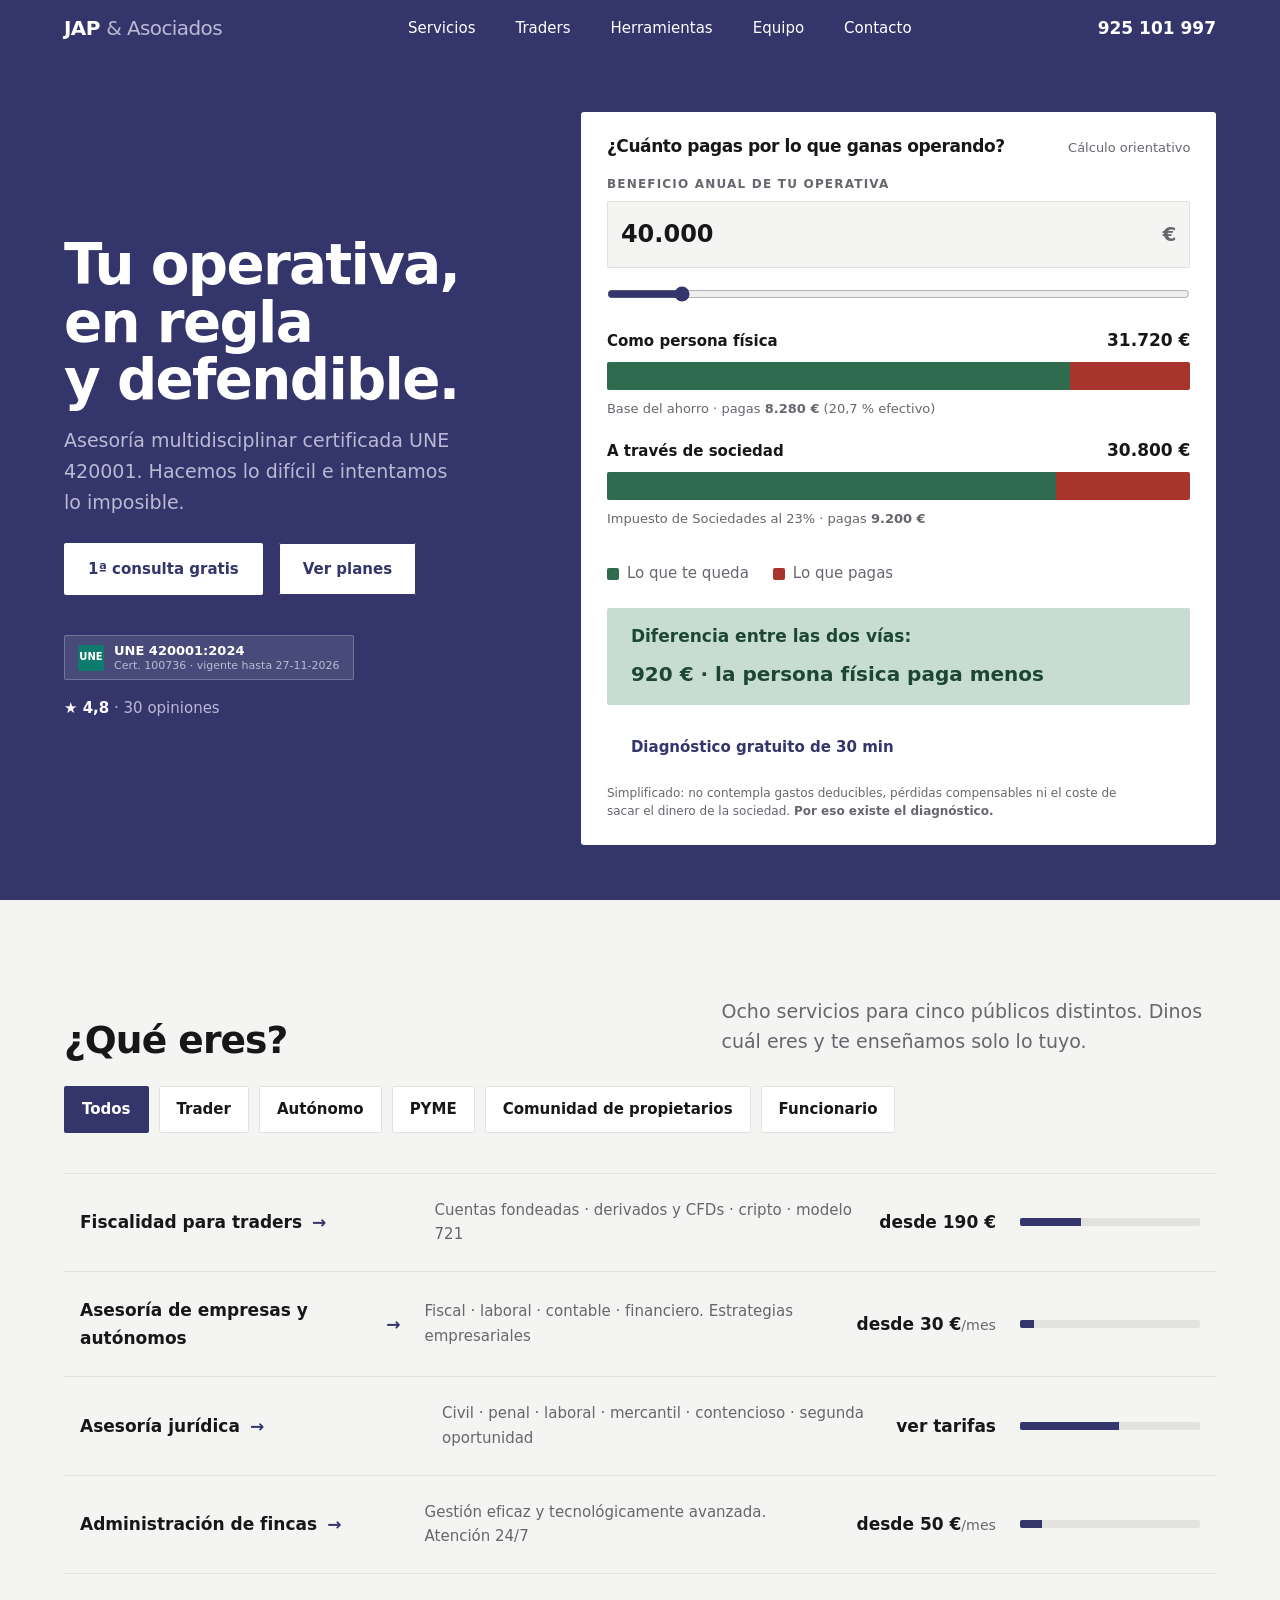
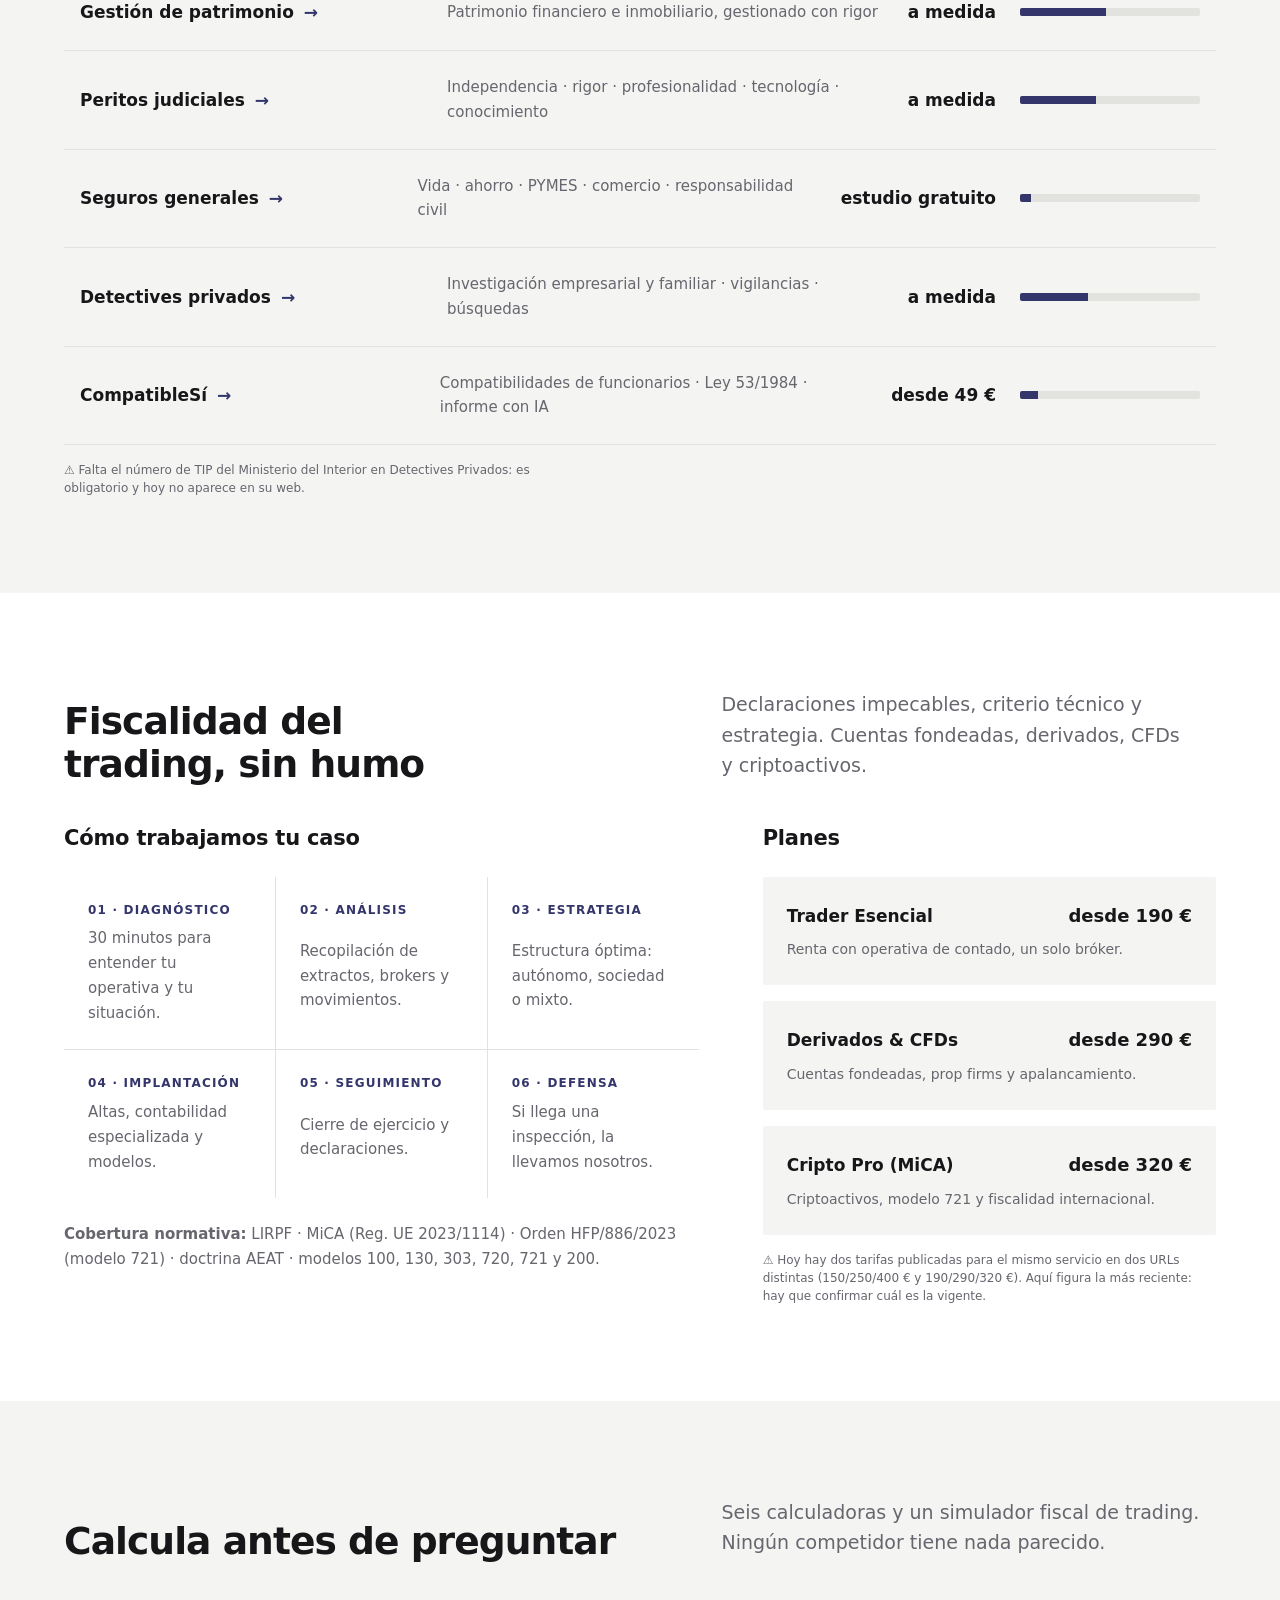
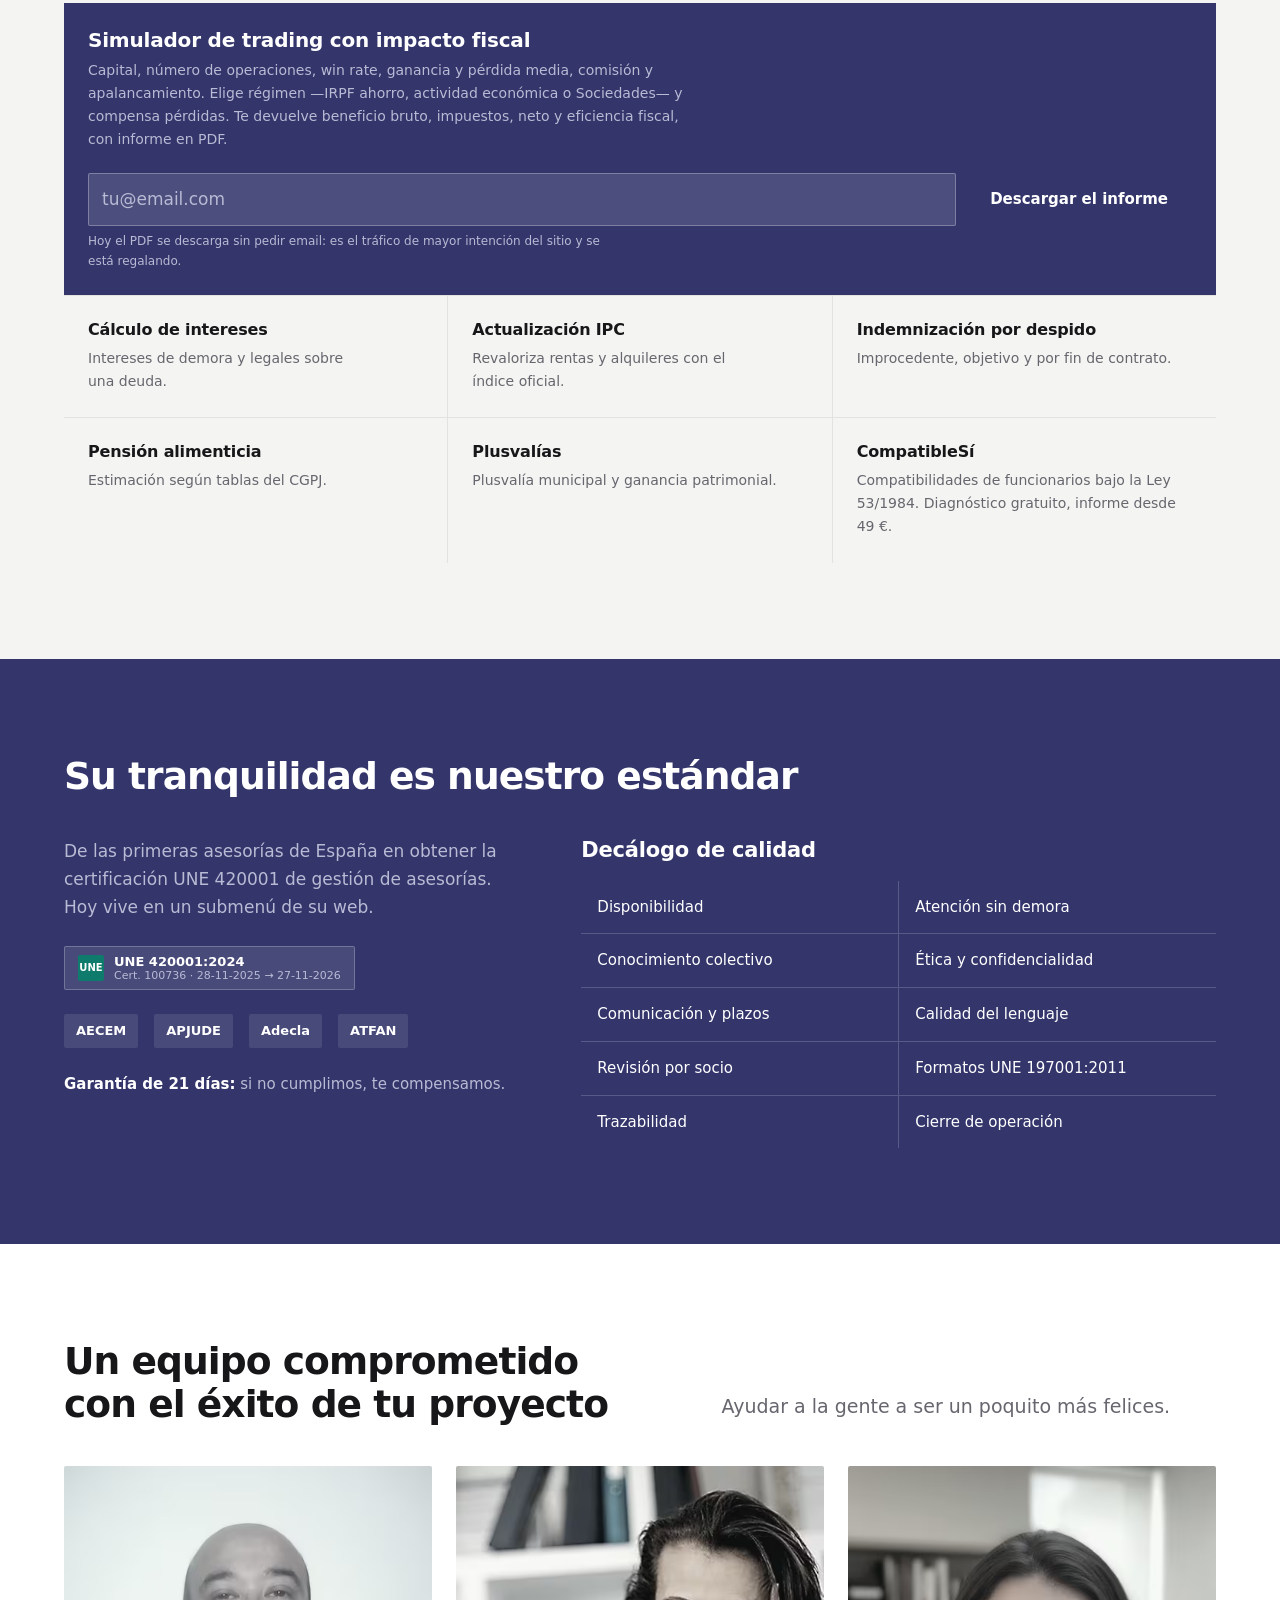
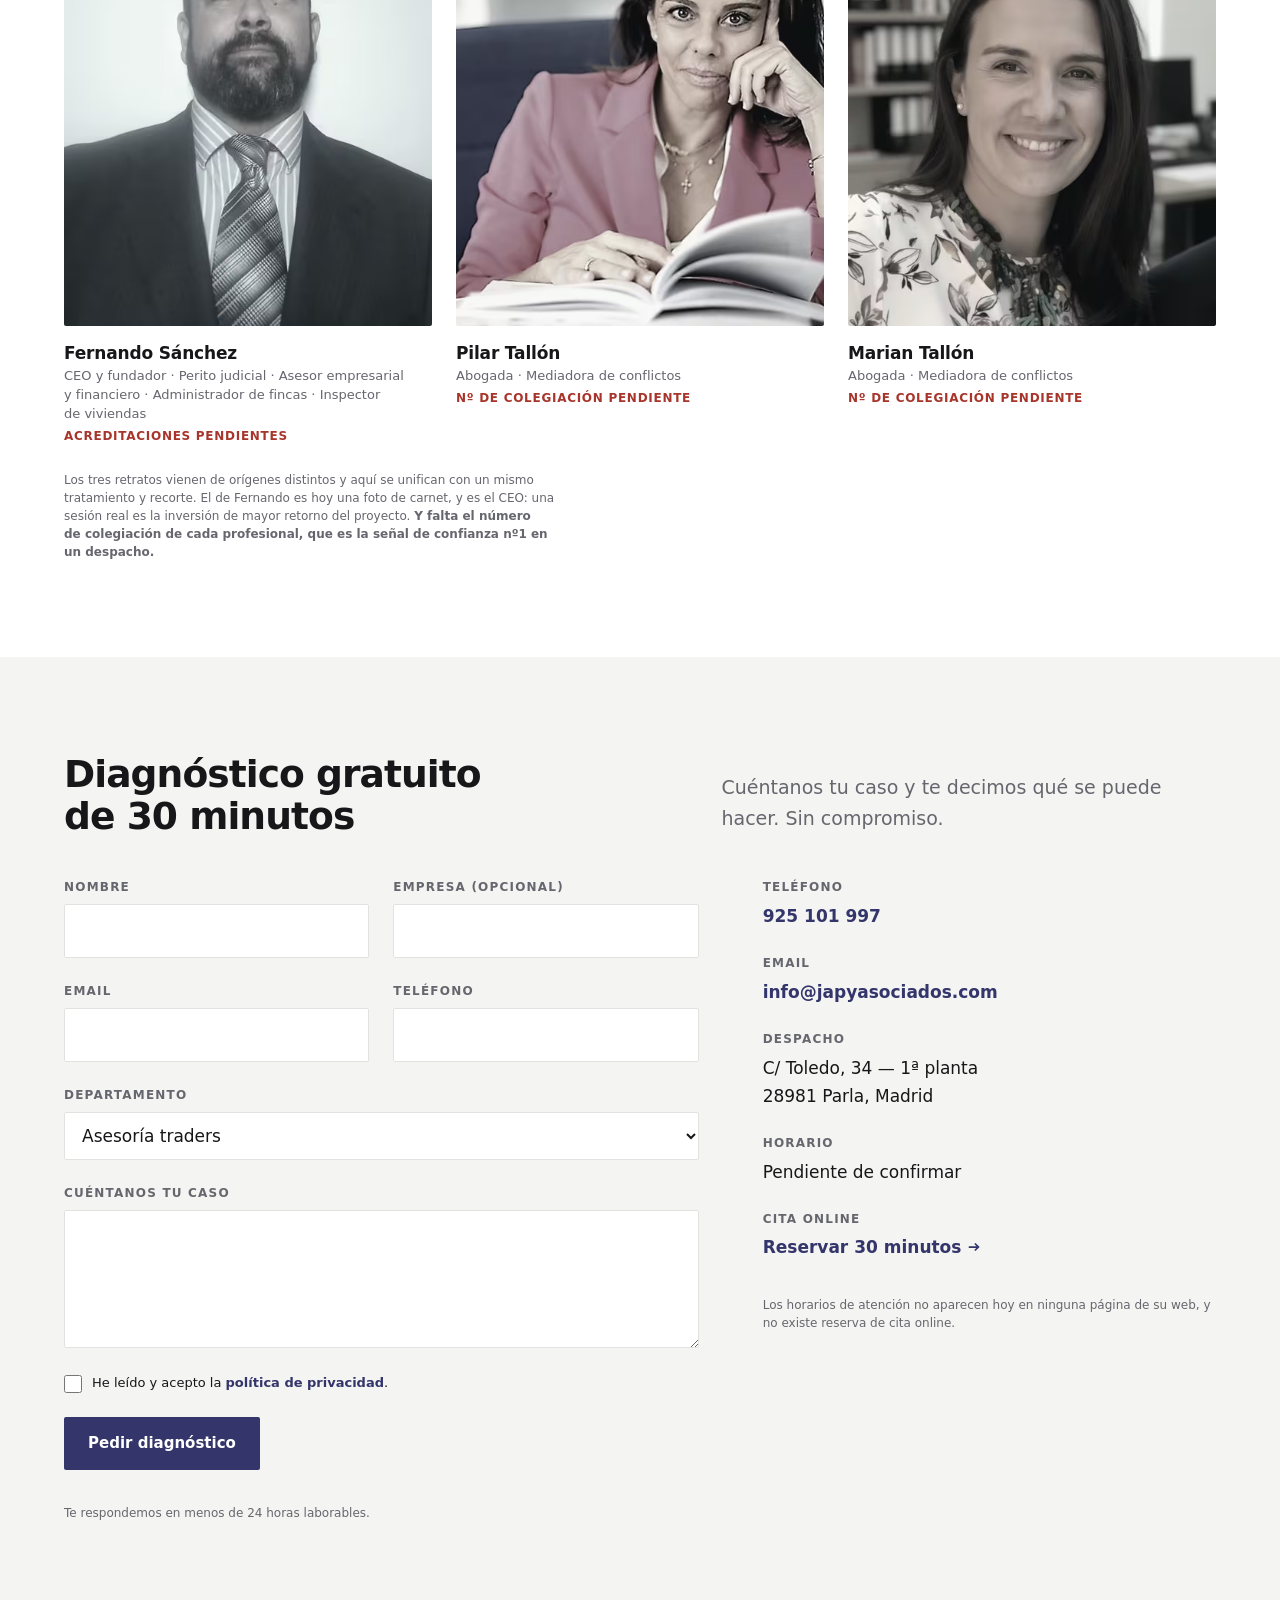
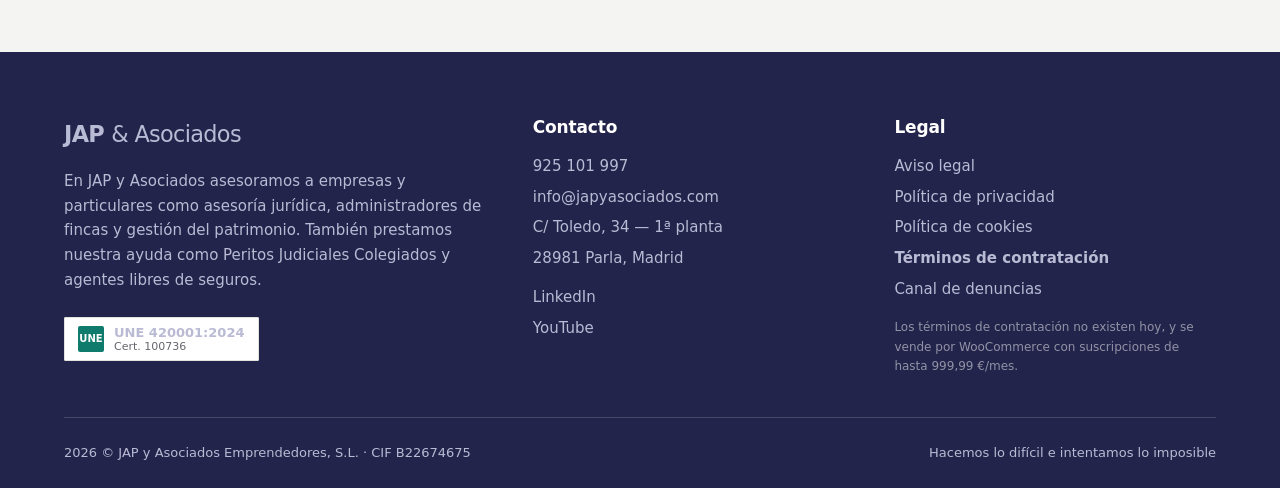
==== commit 2172c3c5: "design: rehacer la composición de la home El nivel de maquetación era bajo: secciones idénticas apil" ====
--- a/prototype/index.html
+++ b/prototype/index.html
@@ -45,7 +45,6 @@
 <section class="hero sobre-indigo" aria-labelledby="t-hero">
   <div class="env hero__rejilla">
     <div>
-      <span class="eyebrow">Especialistas en fiscalidad del trading</span>
       <h1 class="hero__titulo" id="t-hero">Tu operativa, en regla y defendible.</h1>
       <p class="hero__sub">Asesoría multidisciplinar certificada UNE 420001. Hacemos lo difícil e intentamos lo imposible.</p>
       <div class="hero__acciones">
@@ -117,7 +116,7 @@
         <a class="btn" href="#contacto">Diagnóstico gratuito de 30 min</a>
       </div>
       <p class="sim__aviso" id="sim-aviso">
-        Cálculo orientativo y simplificado. No contempla gastos deducibles, compensación de pérdidas de ejercicios anteriores, cuota de autónomos, retenciones ni el coste de extraer el dinero de la sociedad. <strong>Por eso existe el diagnóstico de 30 minutos.</strong>
+        Simplificado: no contempla gastos deducibles, pérdidas compensables ni el coste de sacar el dinero de la sociedad. <strong>Por eso existe el diagnóstico.</strong>
       </p>
     </div>
   </div>
@@ -126,9 +125,7 @@
 <!-- ============ TRIAJE + SERVICIOS ============ -->
 <section class="seccion" id="servicios" aria-labelledby="t-serv">
   <div class="env">
-    <span class="eyebrow">Departamentos profesionales</span>
-    <h2 class="entra" id="t-serv">¿Qué eres?</h2>
-    <p class="lead entra" data-r="1">Ocho servicios para cinco públicos distintos. Dinos cuál eres y te enseñamos solo lo tuyo.</p>
+    <div class="cabecera-seccion entra"><h2 id="t-serv">¿Qué eres?</h2><p class="lead">Ocho servicios para cinco públicos distintos. Dinos cuál eres y te enseñamos solo lo tuyo.</p></div>
 
     <div class="triaje entra" data-r="2" role="group" aria-label="Filtrar servicios por perfil">
       <button class="chip" type="button" aria-pressed="true" data-perfil="todo">Todos</button>
@@ -203,9 +200,7 @@
 <!-- ============ VERTICAL TRADERS ============ -->
 <section class="seccion vert" id="traders" aria-labelledby="t-traders">
   <div class="env">
-    <span class="eyebrow">El vertical</span>
-    <h2 class="entra" id="t-traders">Fiscalidad del trading, sin humo</h2>
-    <p class="lead entra" data-r="1">Declaraciones impecables, criterio técnico y estrategia. Cuentas fondeadas, derivados, CFDs y criptoactivos.</p>
+    <div class="cabecera-seccion entra"><h2 id="t-traders">Fiscalidad del trading, sin humo</h2><p class="lead">Declaraciones impecables, criterio técnico y estrategia. Cuentas fondeadas, derivados, CFDs y criptoactivos.</p></div>
 
     <div class="vert__rejilla">
       <div>
@@ -248,9 +243,7 @@
 <!-- ============ HERRAMIENTAS ============ -->
 <section class="seccion" id="herramientas" aria-labelledby="t-herr">
   <div class="env">
-    <span class="eyebrow">Herramientas propias</span>
-    <h2 class="entra" id="t-herr">Calcula antes de preguntar</h2>
-    <p class="lead entra" data-r="1">Seis calculadoras y un simulador fiscal de trading. Ningún competidor tiene nada parecido.</p>
+    <div class="cabecera-seccion entra"><h2 id="t-herr">Calcula antes de preguntar</h2><p class="lead">Seis calculadoras y un simulador fiscal de trading. Ningún competidor tiene nada parecido.</p></div>
   </div>
   <div class="env"><div class="herr__rejilla entra" data-r="2">
     <div class="herr herr--destacada">
@@ -275,7 +268,6 @@
 <!-- ============ CONFIANZA ============ -->
 <section class="seccion conf sobre-indigo" aria-labelledby="t-conf">
   <div class="env">
-    <span class="eyebrow">Excelencia certificada</span>
     <h2 class="entra" id="t-conf" style="color:var(--blanco)">Su tranquilidad es nuestro estándar</h2>
     <div class="conf__rejilla">
       <div>
@@ -310,9 +302,7 @@
 <!-- ============ EQUIPO ============ -->
 <section class="seccion seccion--blanco" id="equipo" aria-labelledby="t-equipo">
   <div class="env">
-    <span class="eyebrow">El equipo</span>
-    <h2 class="entra" id="t-equipo">Un equipo profesional comprometido con el éxito de tu proyecto</h2>
-    <p class="lead entra" data-r="1">Ayudar a la gente a ser un poquito más felices.</p>
+    <div class="cabecera-seccion entra"><h2 id="t-equipo">Un equipo comprometido con el éxito de tu proyecto</h2><p class="lead">Ayudar a la gente a ser un poquito más felices.</p></div>
     <div class="equipo__rejilla">
       <div class="persona entra">
         <figure><picture>
@@ -355,9 +345,7 @@
 <!-- ============ CONTACTO ============ -->
 <section class="seccion" id="contacto" aria-labelledby="t-cont">
   <div class="env">
-    <span class="eyebrow">Contacto</span>
-    <h2 class="entra" id="t-cont">Diagnóstico gratuito de 30 minutos</h2>
-    <p class="lead entra" data-r="1">Cuéntanos tu caso y te decimos qué se puede hacer. Sin compromiso.</p>
+    <div class="cabecera-seccion entra"><h2 id="t-cont">Diagnóstico gratuito de 30 minutos</h2><p class="lead">Cuéntanos tu caso y te decimos qué se puede hacer. Sin compromiso.</p></div>
     <div class="cont__rejilla">
       <form class="form entra" data-r="2" id="form-contacto" novalidate>
         <div class="form__par">
--- a/prototype/assets/css/global.css
+++ b/prototype/assets/css/global.css
@@ -27,9 +27,9 @@
   --display:'Instrument Sans',system-ui,sans-serif;
   --ui:'Public Sans',system-ui,sans-serif;
 
-  --t-display:clamp(2.6rem,5.6vw,4.6rem);
+  --t-display:clamp(2.1rem,min(4.4vw,7vh),3.8rem);
   --t-h1:clamp(2.1rem,4vw,3.2rem);
-  --t-h2:clamp(1.7rem,3vw,2.4rem);
+  --t-h2:clamp(1.65rem,min(3vw,4.2vh),2.35rem);
   --t-h3:1.3125rem;
   --t-lead:clamp(1.0625rem,1.5vw,1.1875rem);
   --t-body:1.0625rem;
@@ -168,3 +168,11 @@
   .js .entra{opacity:1;transform:none}
   .tramo__parte{transform:scaleX(1)!important}
 }
+
+/* ---------- Cabecera de sección ---------- */
+.cabecera-seccion{display:grid;gap:var(--e2);align-items:end}
+@media (min-width:900px){
+  .cabecera-seccion{grid-template-columns:6fr 5fr;gap:var(--e5)}
+  .cabecera-seccion .lead{margin-bottom:5px}
+}
+.cabecera-seccion + *{margin-top:var(--e4)}
--- a/prototype/assets/css/home.css
+++ b/prototype/assets/css/home.css
@@ -16,9 +16,13 @@
 .cab__tel{font-weight:600;white-space:nowrap;font-variant-numeric:tabular-nums}
 
 /* ---------- Hero: el simulador ---------- */
-.hero{background:var(--indigo);color:var(--blanco);padding-block:var(--e5)}
-@media (min-width:900px){.hero{padding-block:var(--e6)}}
-.hero__rejilla{display:grid;gap:var(--e4)}
+.hero{
+  background:var(--indigo);color:var(--blanco);
+  min-height:calc(100svh - var(--cab-h,54px));
+  display:grid;align-items:center;padding-block:var(--e4);
+}
+@media (min-width:900px){.hero{padding-block:var(--e3)}}
+.hero__rejilla{display:grid;gap:var(--e4);width:100%}
 @media (min-width:1000px){.hero__rejilla{grid-template-columns:5fr 7fr;gap:var(--e5);align-items:center}}
 .hero__titulo{font-family:var(--display);font-size:var(--t-display);font-weight:600;
   line-height:1.02;letter-spacing:-.03em}
@@ -30,11 +34,12 @@
 
 /* El simulador */
 .sim{background:var(--blanco);color:var(--tinta);border-radius:3px;padding:var(--e3);min-width:0}
-@media (min-width:600px){.sim{padding:var(--e4)}}
+.sim__salida{margin-top:var(--e3)}
+@media (min-width:600px){.sim{padding:clamp(22px,2vw,30px)}}
 .sim__cabeza{display:flex;flex-wrap:wrap;align-items:baseline;justify-content:space-between;gap:var(--e2)}
 .sim__titulo{font-family:var(--ui);font-weight:700;font-size:1.0625rem}
 .sim__nota{font-size:.8125rem;color:var(--grafito)}
-.sim__campo{display:grid;gap:8px;margin-top:var(--e3)}
+.sim__campo{display:grid;gap:6px;margin-top:var(--e2)}
 .sim__campo label{font-size:var(--t-eyebrow);font-weight:600;letter-spacing:.1em;
   text-transform:uppercase;color:var(--grafito)}
 .sim__entrada{display:flex;align-items:center;gap:10px;
@@ -48,20 +53,20 @@
 .sim__entrada span{font-size:1.25rem;font-weight:700;color:var(--grafito)}
 .sim__rango{width:100%;margin-top:12px;accent-color:var(--indigo)}
 
-.sim__salida{margin-top:var(--e4);display:grid;gap:var(--e3)}
+.sim__salida{margin-top:var(--e3);display:grid;gap:var(--e2)}
 .sim__caso{display:grid;gap:8px}
 .sim__caso-cabeza{display:flex;align-items:baseline;justify-content:space-between;gap:var(--e2)}
 .sim__caso-nombre{font-weight:700;font-size:.9375rem}
 .sim__caso-neto{font-weight:700;font-variant-numeric:tabular-nums;font-size:1.0625rem}
 .sim__caso-detalle{font-size:.8125rem;color:var(--grafito);font-variant-numeric:tabular-nums}
 .sim__ahorro{
-  margin-top:var(--e2);padding:var(--e2) var(--e3);border-radius:2px;
+  margin-top:6px;padding:14px var(--e3);border-radius:2px;
   background:var(--queda-claro);color:#1D4634;font-weight:600;
   display:flex;flex-wrap:wrap;gap:8px;align-items:baseline;
 }
 .sim__ahorro b{font-size:1.25rem;font-variant-numeric:tabular-nums}
-.sim__pie{margin-top:var(--e3);display:flex;flex-wrap:wrap;gap:var(--e2);align-items:center}
-.sim__aviso{font-size:.75rem;color:var(--grafito);margin-top:var(--e2)}
+.sim__pie{margin-top:var(--e2);display:flex;flex-wrap:wrap;gap:var(--e2);align-items:center}
+.sim__aviso{font-size:.75rem;line-height:1.5;color:var(--grafito);margin-top:10px}
 
 /* ---------- Triaje ---------- */
 .triaje{display:flex;flex-wrap:wrap;gap:10px;margin-top:var(--e3)}
@@ -198,3 +203,6 @@
 .barra a[data-p]{background:var(--blanco);color:var(--indigo)}
 body{padding-bottom:60px}
 @media (min-width:1020px){body{padding-bottom:0}}
+
+/* Solo en captura de página completa: 100svh con ventana muy alta infla el hero */
+.captura .hero{min-height:0}
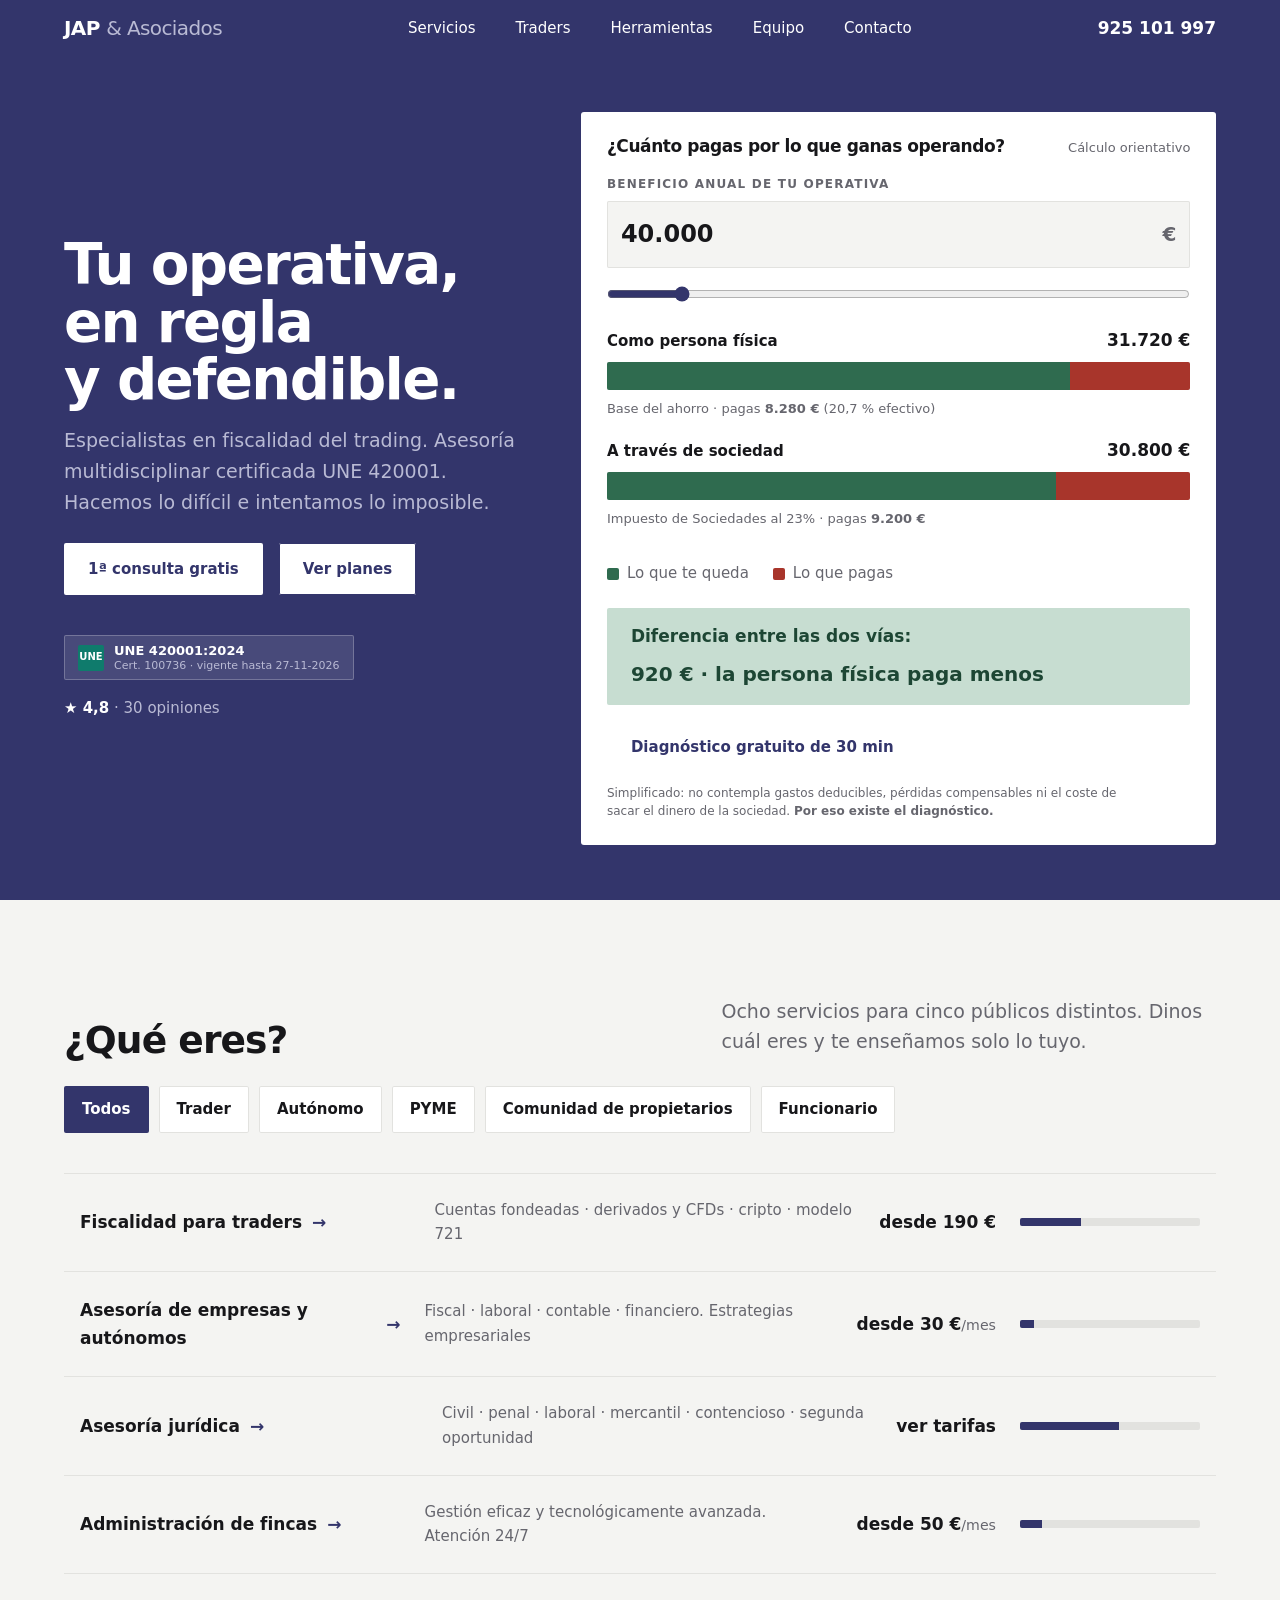
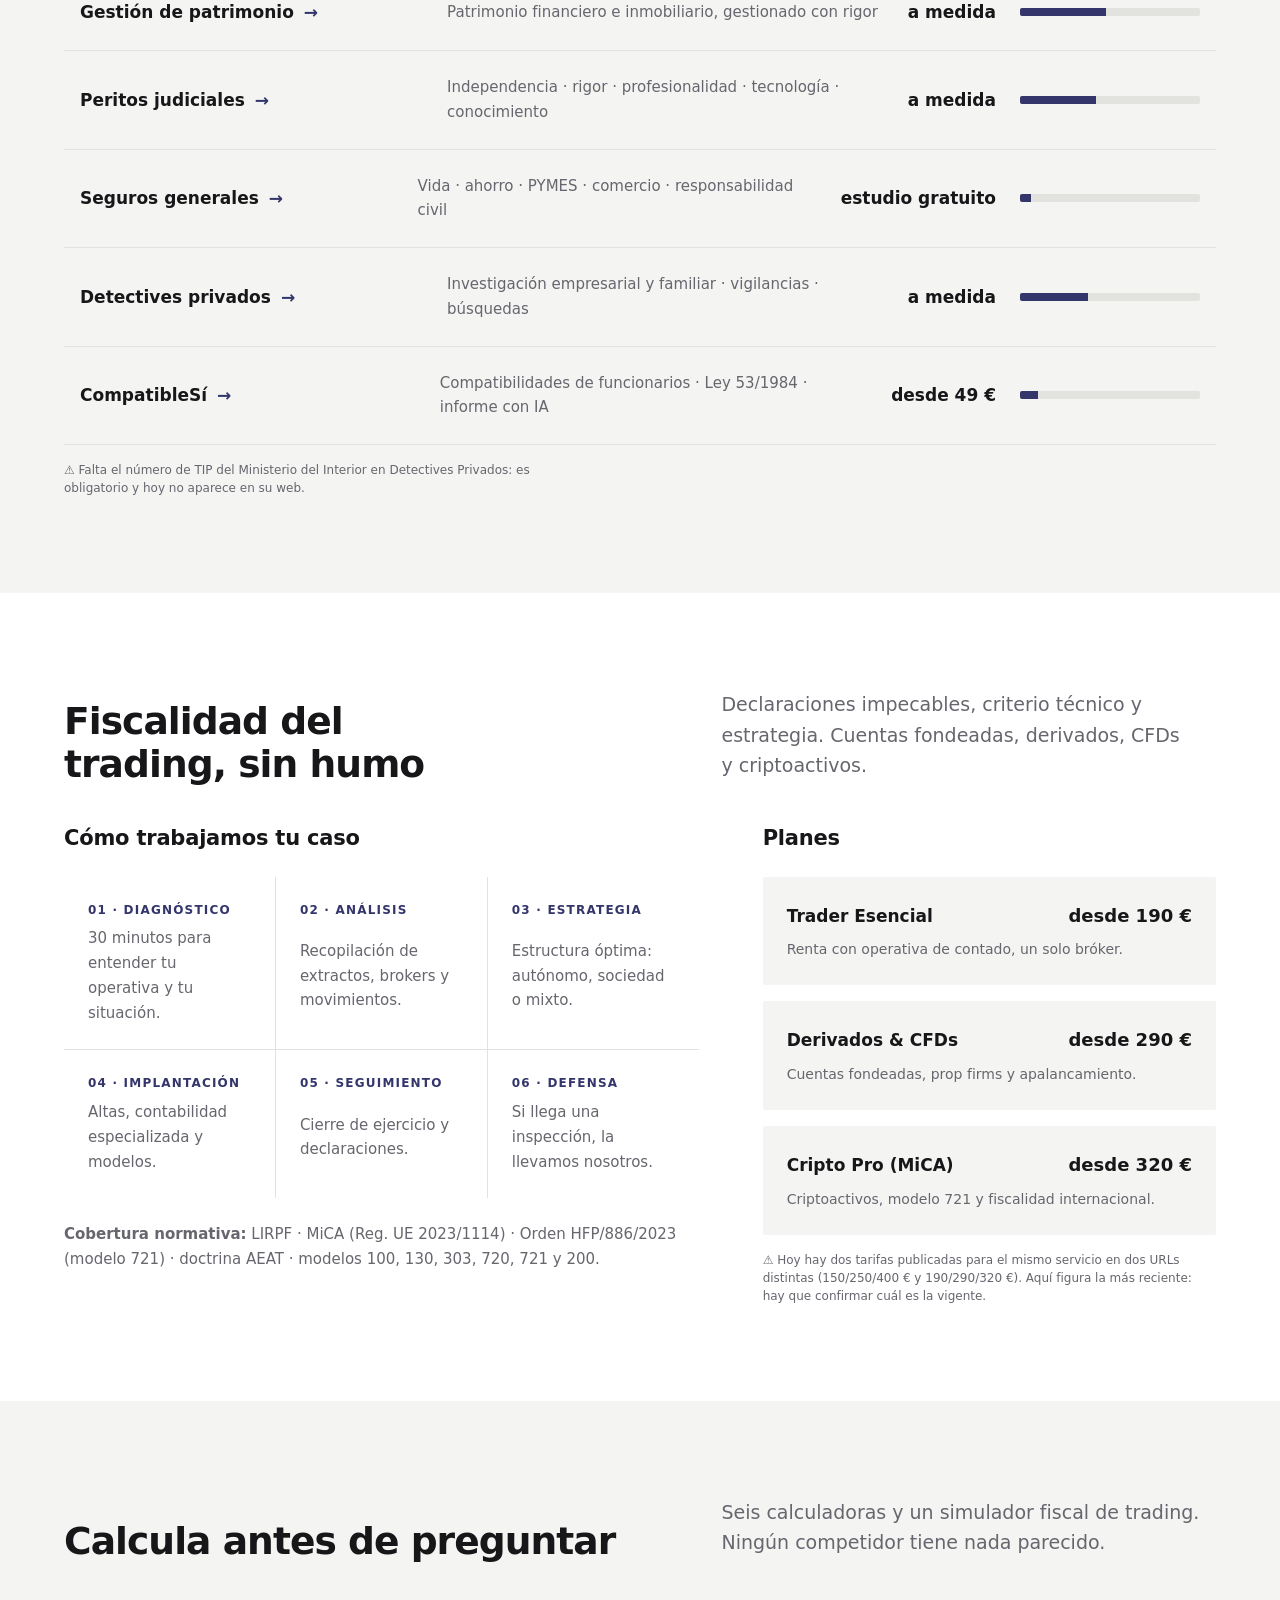
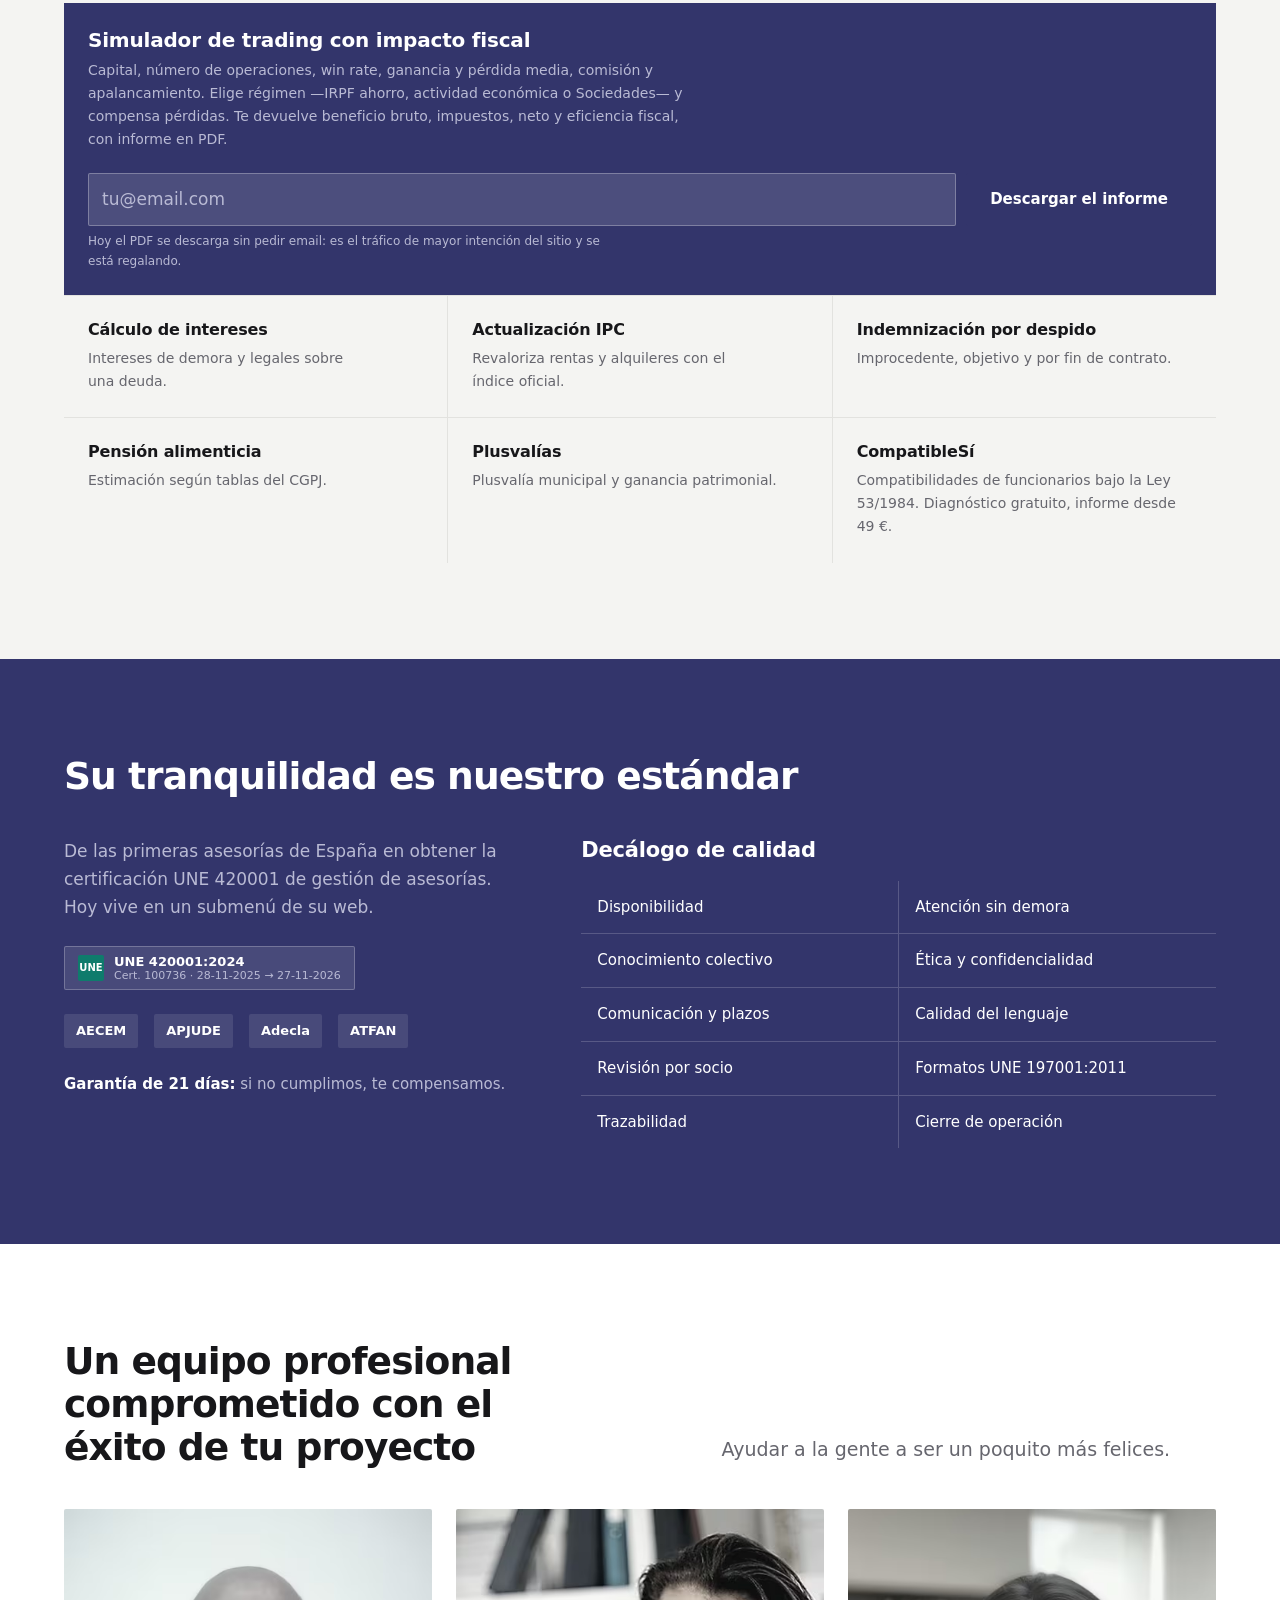
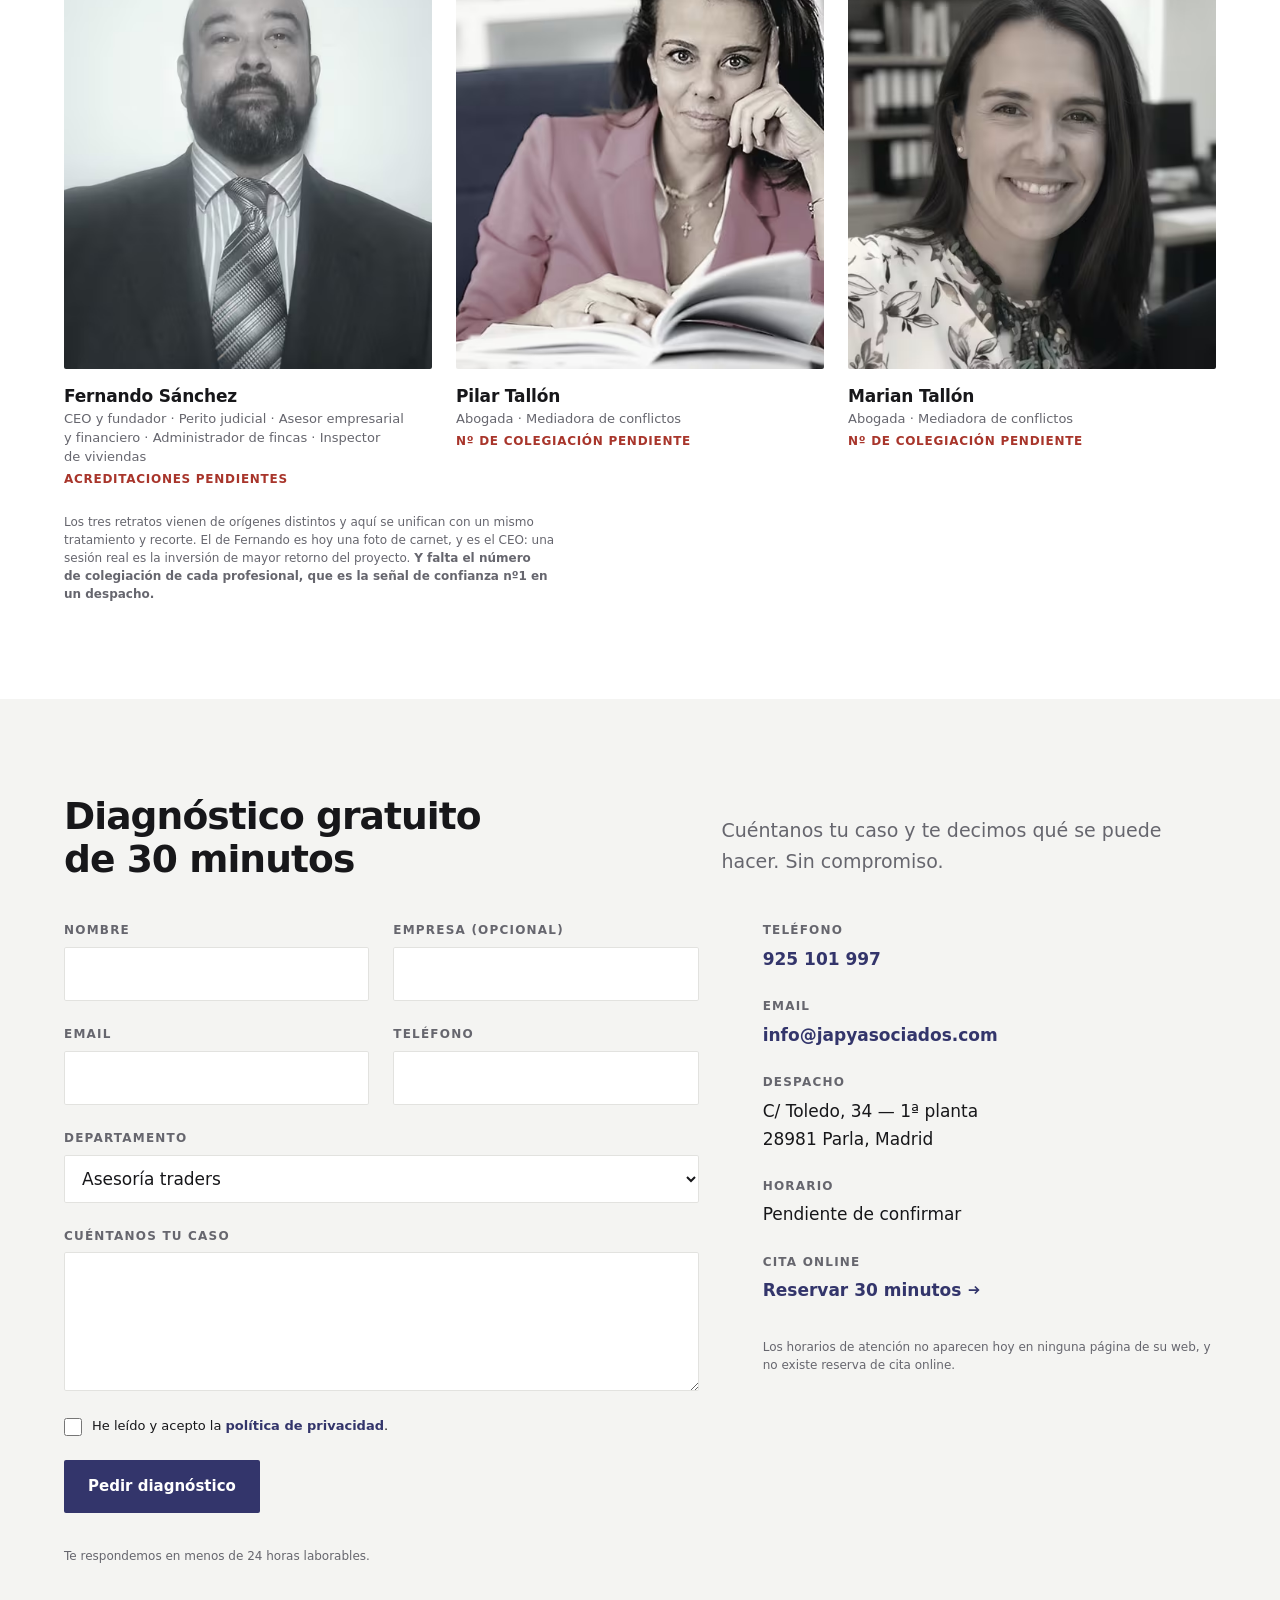
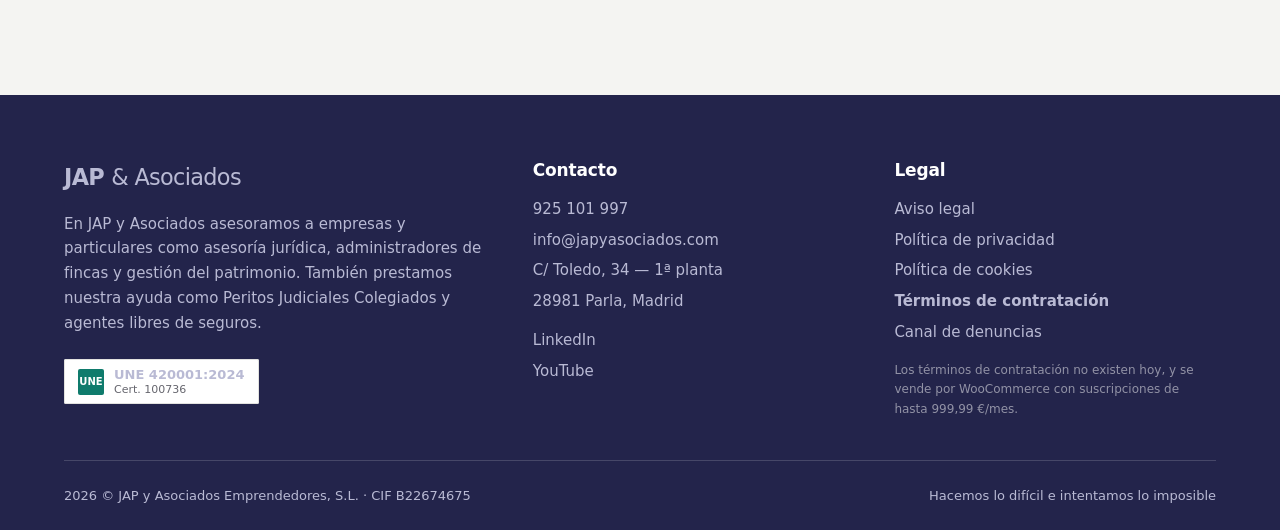
==== commit e7a455bf: "fix: devolver el copy del cliente a su texto literal La pasada de diseño tocó texto sin anotarlo en " ====
--- a/prototype/index.html
+++ b/prototype/index.html
@@ -46,7 +46,7 @@
   <div class="env hero__rejilla">
     <div>
       <h1 class="hero__titulo" id="t-hero">Tu operativa, en regla y defendible.</h1>
-      <p class="hero__sub">Asesoría multidisciplinar certificada UNE 420001. Hacemos lo difícil e intentamos lo imposible.</p>
+      <p class="hero__sub">Especialistas en fiscalidad del trading. Asesoría multidisciplinar certificada UNE 420001. Hacemos lo difícil e intentamos lo imposible.</p>
       <div class="hero__acciones">
         <a class="btn" href="#contacto">1ª consulta gratis</a>
         <a class="btn btn--linea" href="#traders">Ver planes</a>
@@ -302,7 +302,7 @@
 <!-- ============ EQUIPO ============ -->
 <section class="seccion seccion--blanco" id="equipo" aria-labelledby="t-equipo">
   <div class="env">
-    <div class="cabecera-seccion entra"><h2 id="t-equipo">Un equipo comprometido con el éxito de tu proyecto</h2><p class="lead">Ayudar a la gente a ser un poquito más felices.</p></div>
+    <div class="cabecera-seccion entra"><h2 id="t-equipo">Un equipo profesional comprometido con el éxito de tu proyecto</h2><p class="lead">Ayudar a la gente a ser un poquito más felices.</p></div>
     <div class="equipo__rejilla">
       <div class="persona entra">
         <figure><picture>
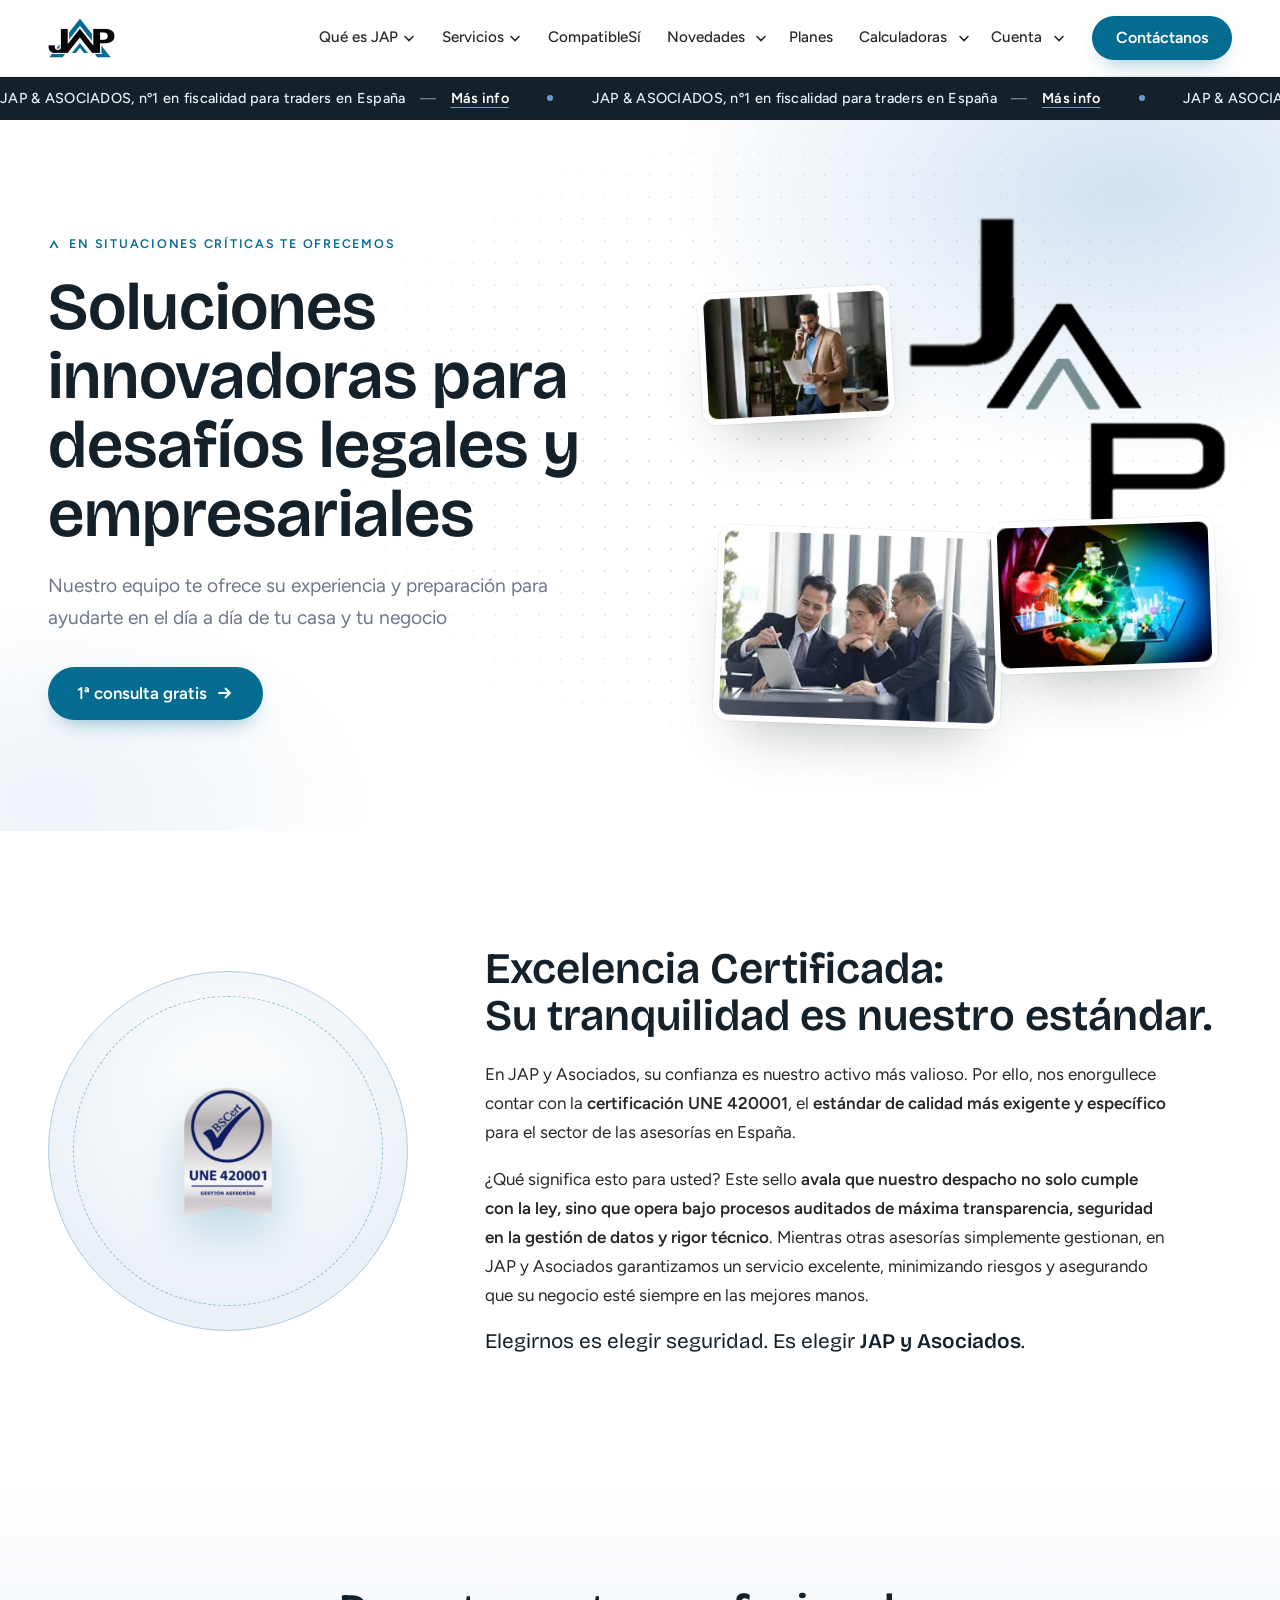
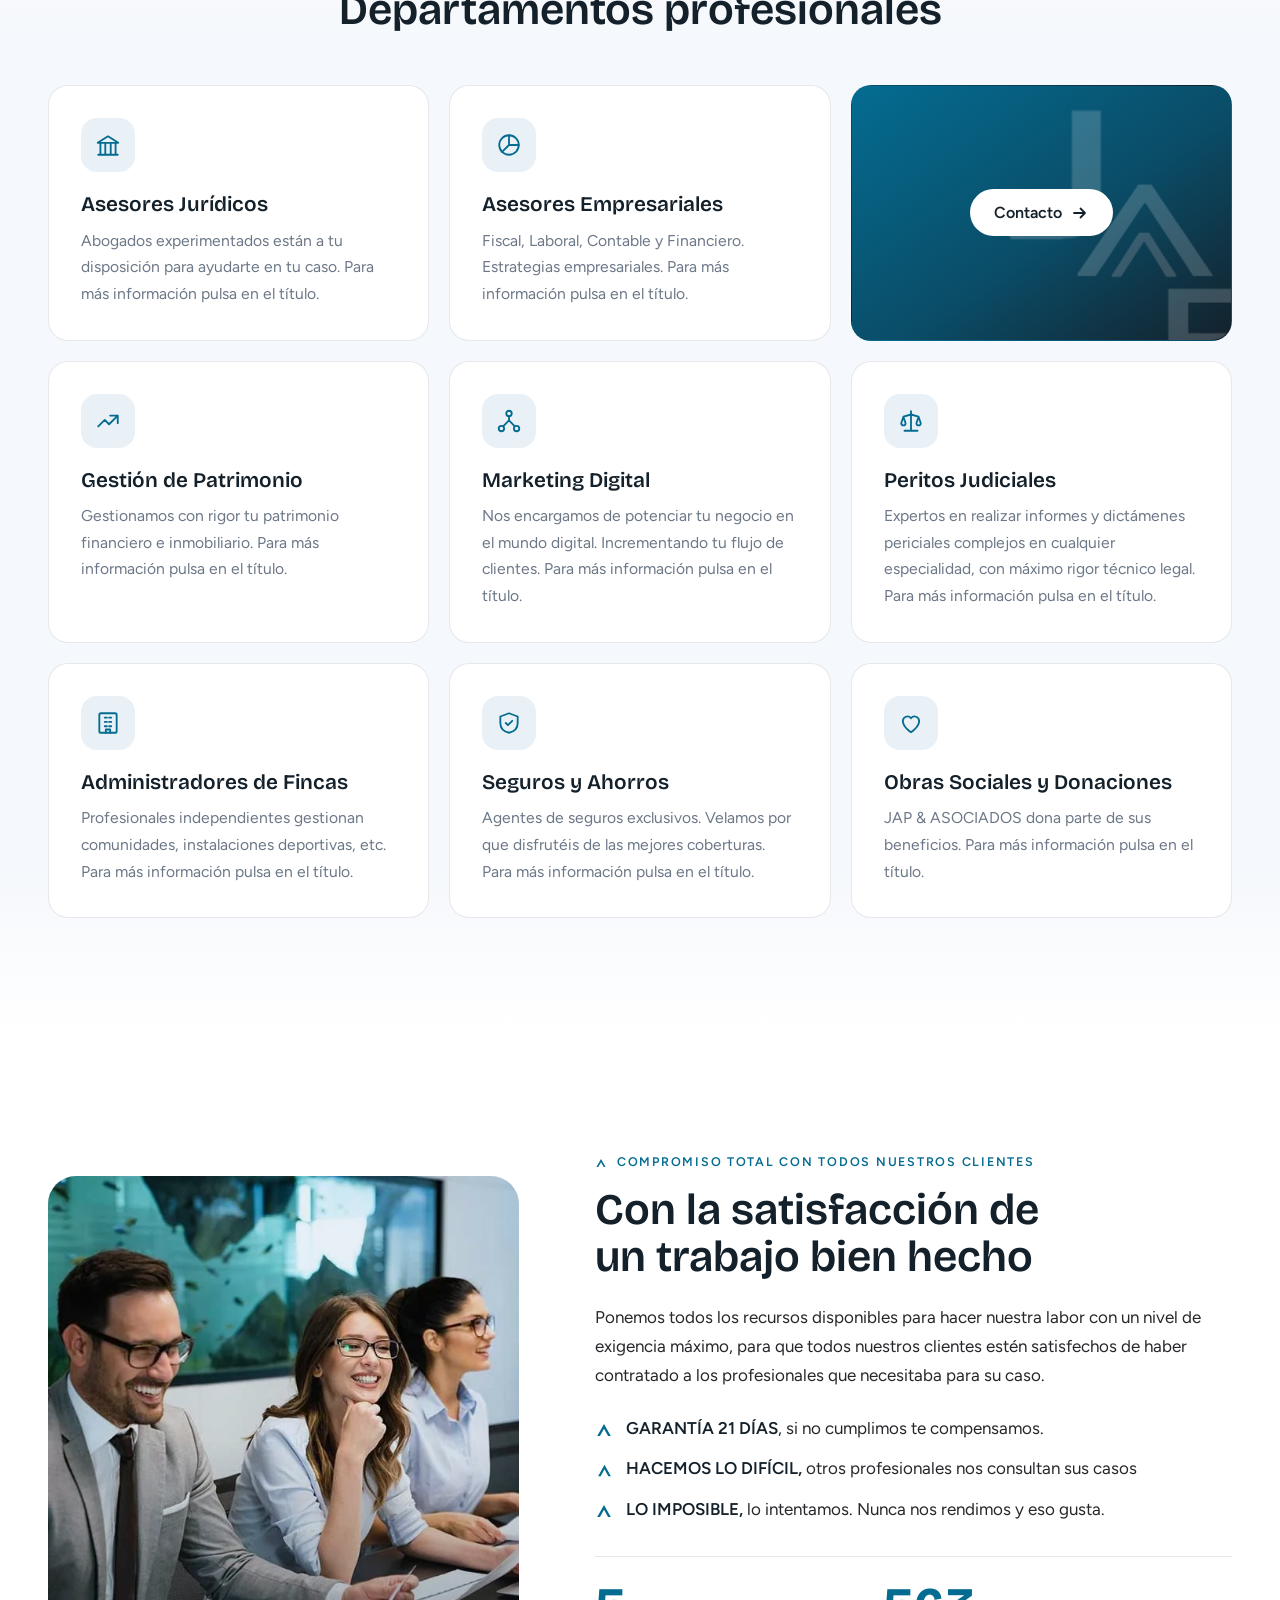
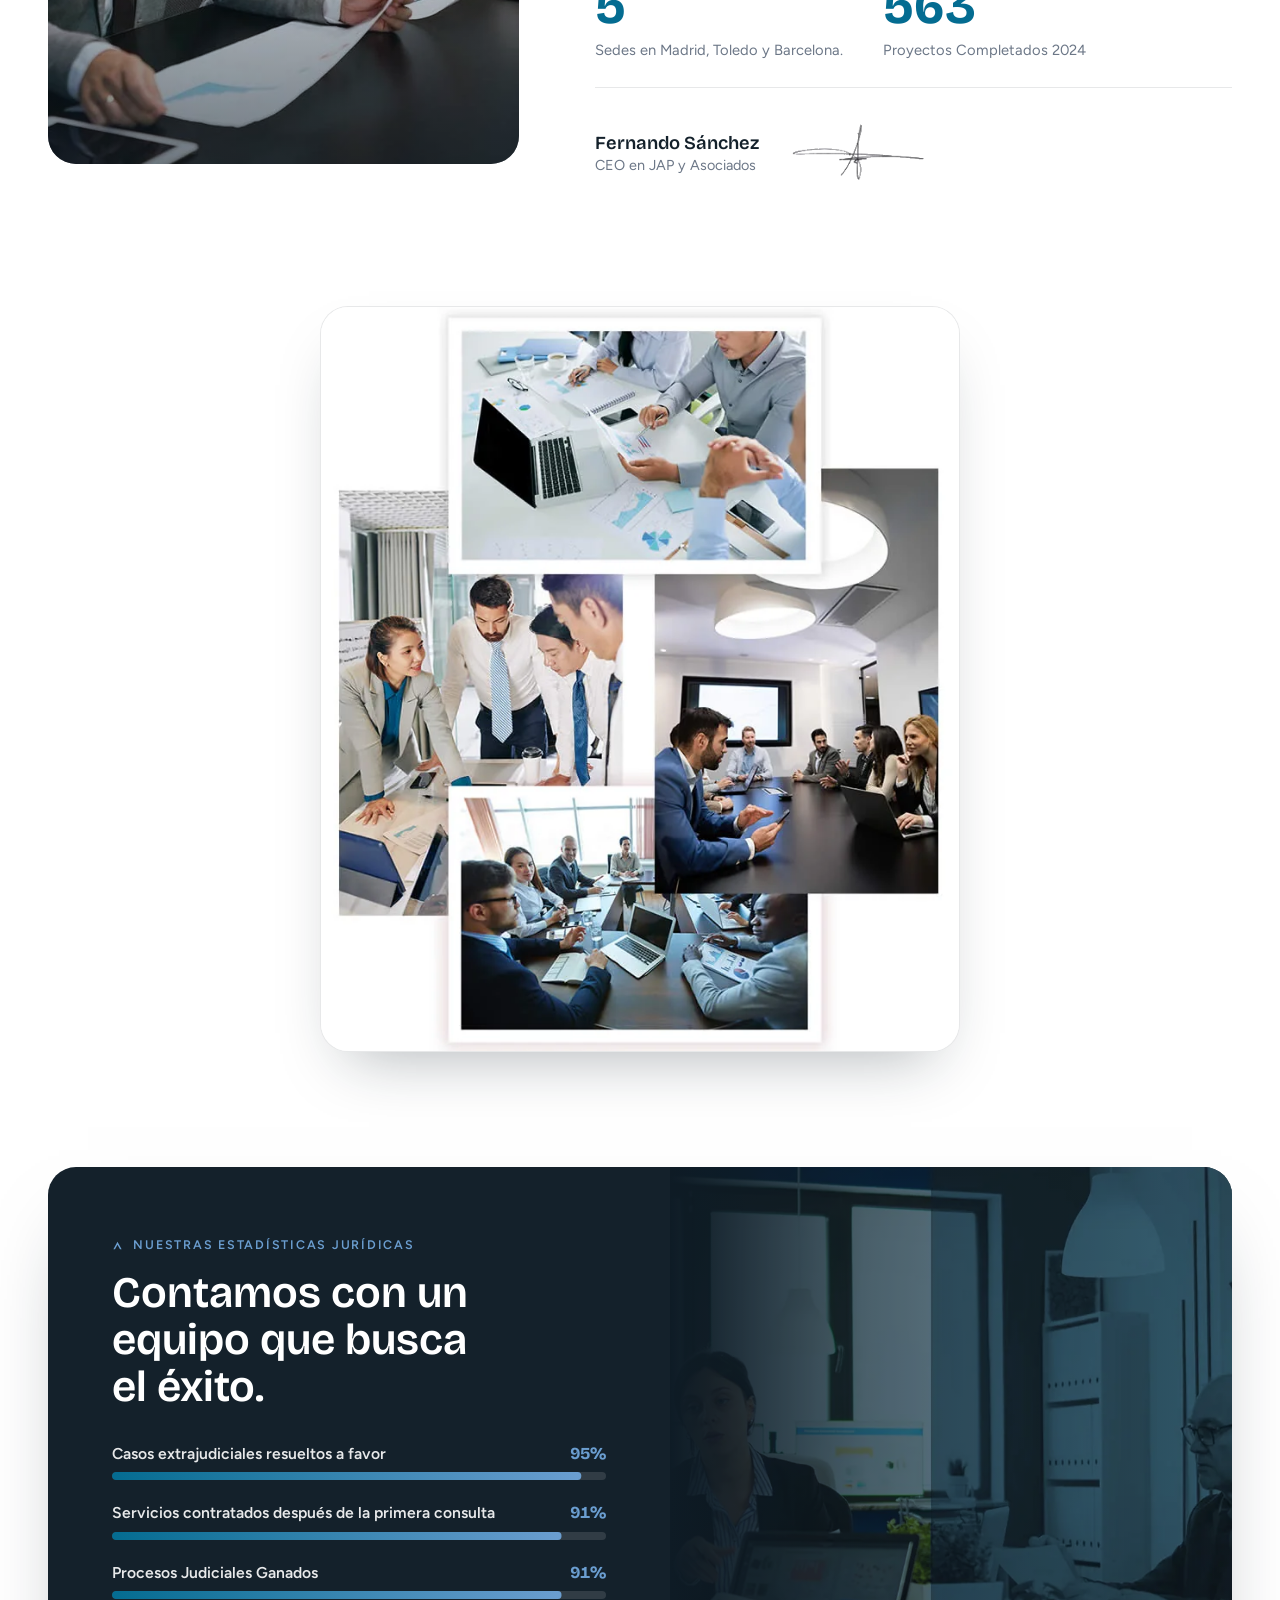
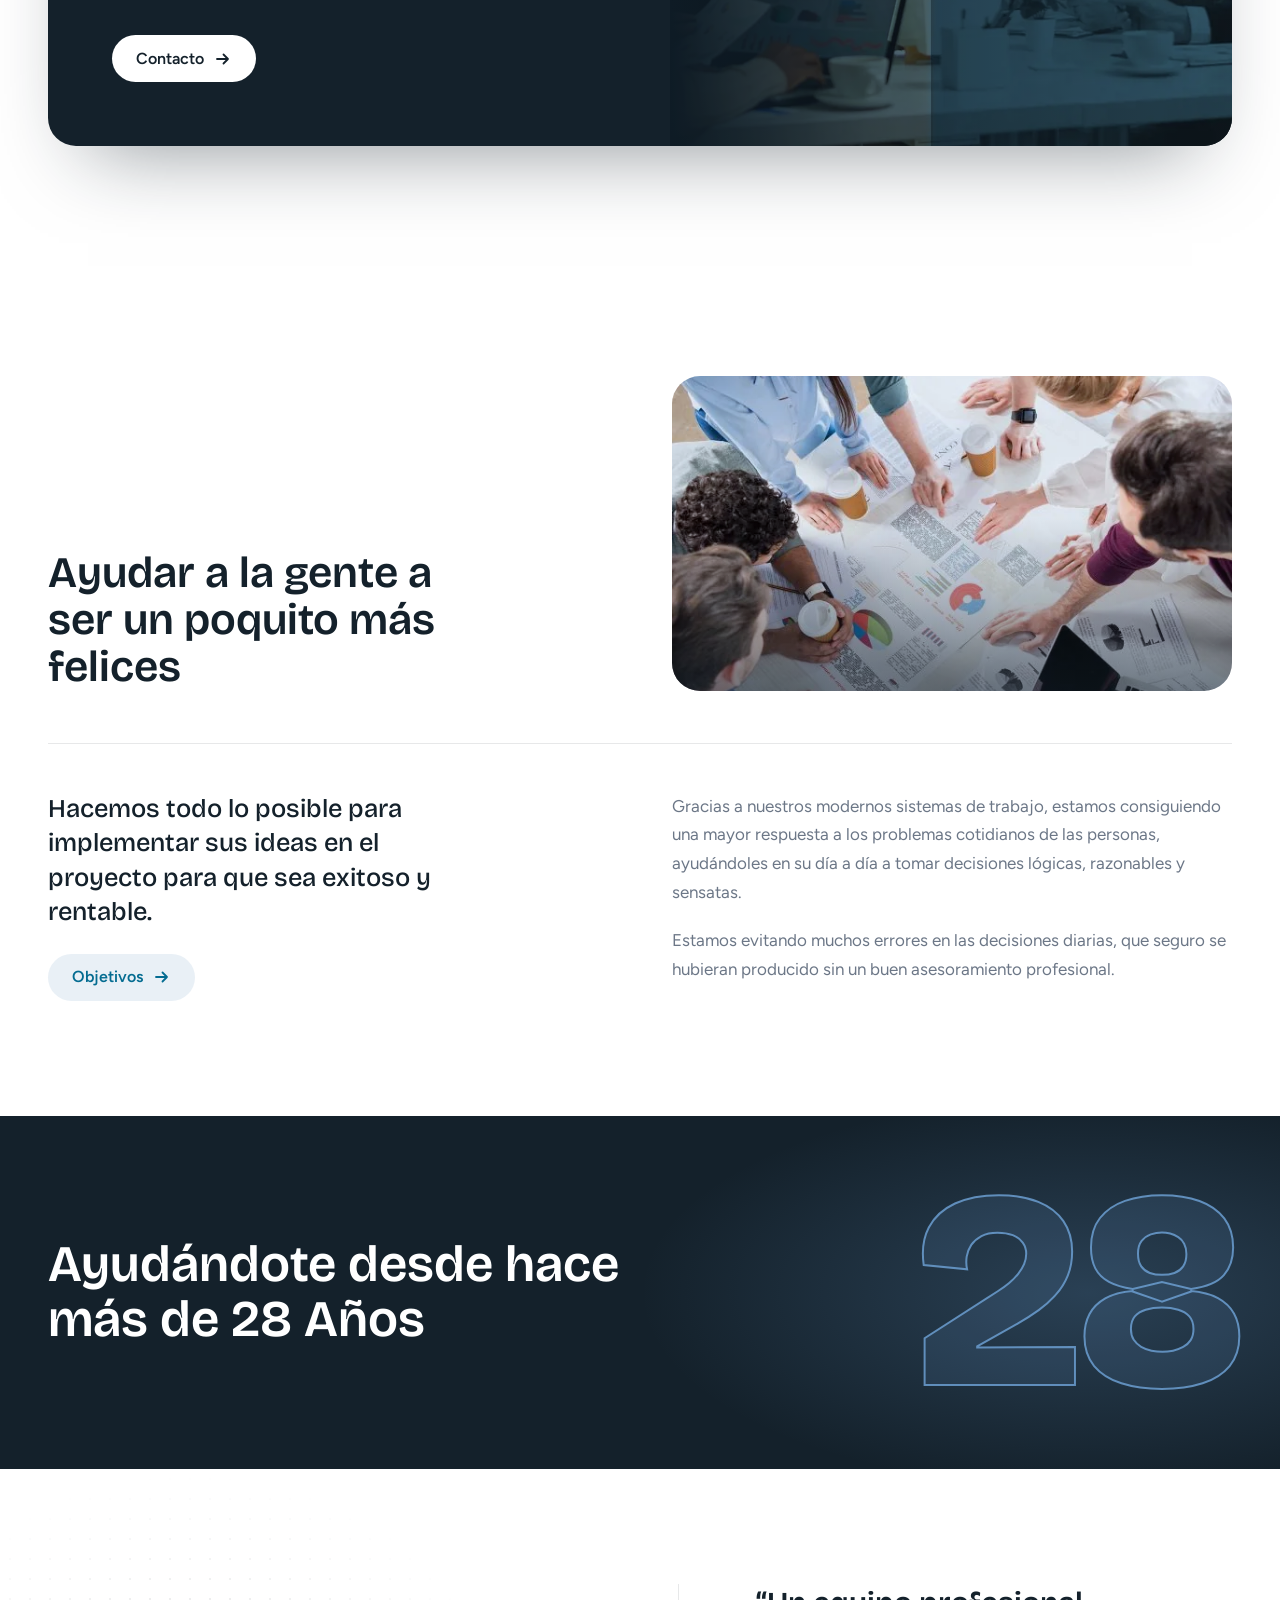
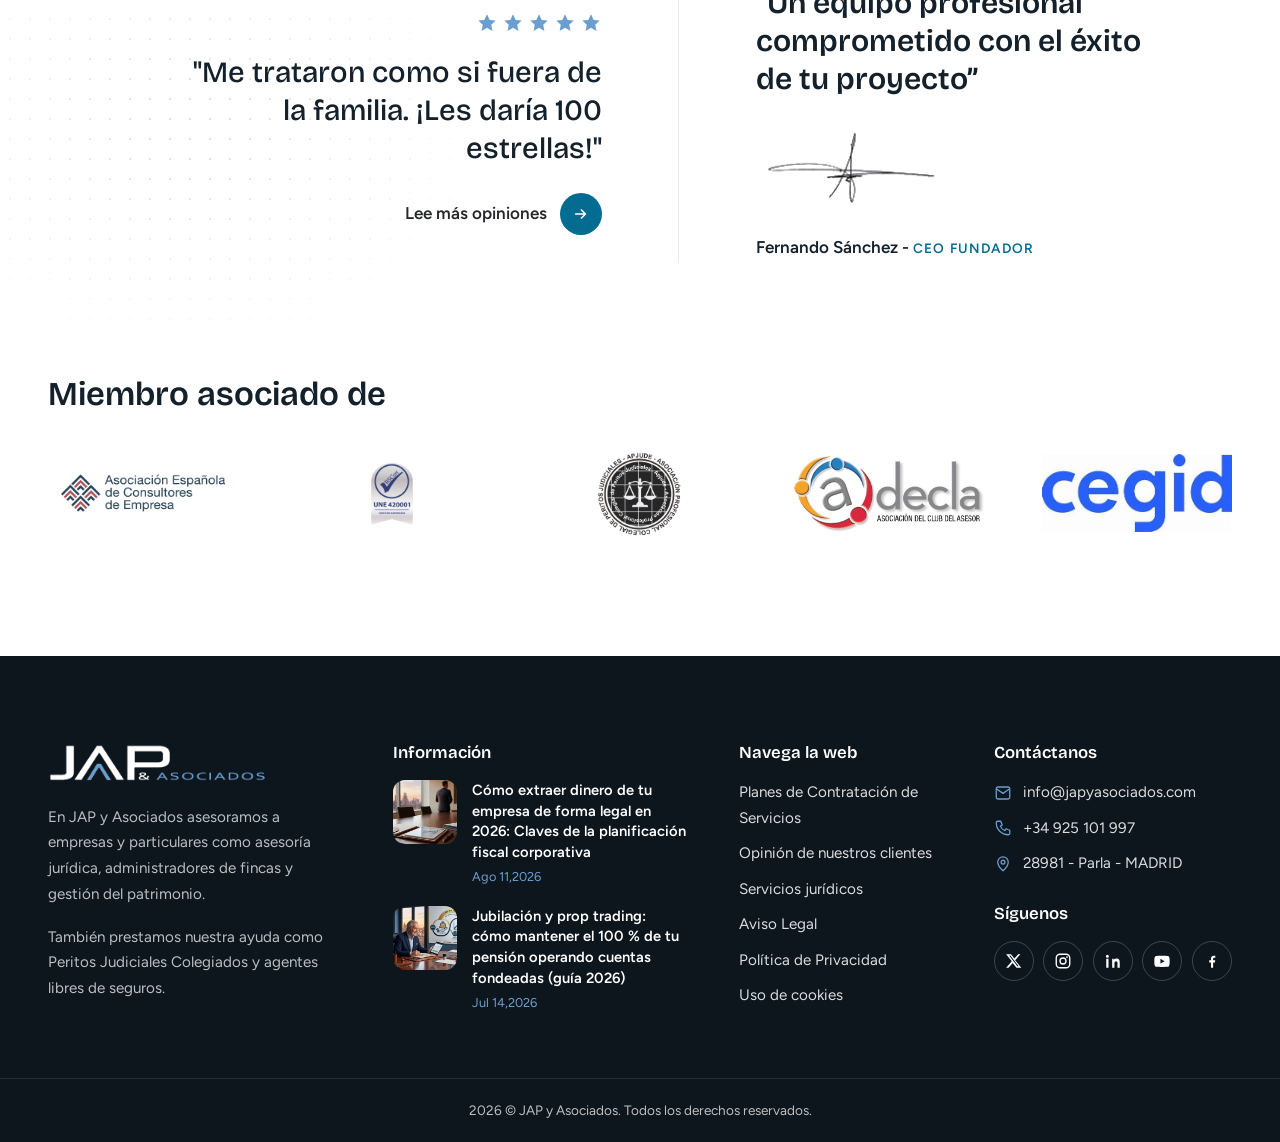
==== commit 6fe1f4d1: "design: remaquetar la home con el copy y la estructura literales del cliente Sustituye la v1 (simula" ====
--- a/prototype/index.html
+++ b/prototype/index.html
@@ -4,466 +4,417 @@
 <meta charset="UTF-8">
 <script>document.documentElement.classList.add('js')</script>
 <meta name="viewport" content="width=device-width, initial-scale=1">
-<title>Asesoría fiscal para traders y empresas en Madrid | JAP &amp; Asociados</title>
-<meta name="description" content="Asesoría certificada UNE 420001 en Parla, Madrid. Especialistas en fiscalidad del trading, cuentas fondeadas y cripto. Fiscal, laboral, contable, fincas y peritaje. Diagnóstico gratuito de 30 minutos.">
-<meta name="theme-color" content="#33356B">
-<link rel="canonical" href="https://japyasociados.com/">
-<meta property="og:type" content="website">
-<meta property="og:locale" content="es_ES">
-<meta property="og:title" content="Asesoría fiscal para traders y empresas en Madrid | JAP &amp; Asociados">
-<meta property="og:description" content="Calcula lo que pagas por tu operativa antes de preguntar. Asesoría certificada UNE 420001:2024.">
-<meta property="og:url" content="https://japyasociados.com/">
-<meta name="twitter:card" content="summary_large_image">
-<link rel="preload" href="assets/fonts/instrument-sans.woff2" as="font" type="font/woff2" crossorigin>
-<link rel="preload" href="assets/fonts/public-sans.woff2" as="font" type="font/woff2" crossorigin>
-<link rel="stylesheet" href="assets/css/global.css">
-<link rel="stylesheet" href="assets/css/home.css">
-<link rel="icon" href="data:image/svg+xml,<svg xmlns='http://www.w3.org/2000/svg' viewBox='0 0 32 32'><rect width='32' height='32' fill='%2333356B'/><rect x='5' y='13' width='13' height='6' fill='%232F6B4F'/><rect x='18' y='13' width='9' height='6' fill='%23A8352B'/></svg>">
+<title>JAP y Asociados</title>
+<meta name="description" content="Asesoría multidisciplinar, tanto jurídica como empresarialmente. Administradores de Fincas, Peritos Judiciales, Seguros Generales, Inversiones.">
+<meta name="theme-color" content="#14212B">
+<link rel="icon" href="assets/img/favicon.png" type="image/png">
+<link rel="apple-touch-icon" href="assets/img/favicon.png">
+<link rel="preload" href="assets/fonts/bricolage-grotesque.woff2" as="font" type="font/woff2" crossorigin>
+<link rel="preload" href="assets/fonts/figtree.woff2" as="font" type="font/woff2" crossorigin>
+<link rel="stylesheet" href="assets/css/styles.css">
 </head>
 <body>
 <a class="salta" href="#principal">Saltar al contenido</a>
 
-<header class="cab">
+<header class="cab" id="cabecera">
   <div class="env cab__fila">
-    <a class="cab__marca" href="#principal">JAP <span>&amp; Asociados</span></a>
-    <nav class="cab__nav" aria-label="Principal">
-      <a class="cab__link" href="#servicios">Servicios</a>
-      <a class="cab__link" href="#traders">Traders</a>
-      <a class="cab__link" href="#herramientas">Herramientas</a>
-      <a class="cab__link" href="#equipo">Equipo</a>
-      <a class="cab__link" href="#contacto">Contacto</a>
+    <a class="cab__logo" href="https://japyasociados.com/" aria-label="JAP y Asociados, inicio">
+      <img src="assets/img/logo-jap.webp" width="67" height="40" alt="JAP y Asociados - Asesoría multidisciplinar">
+    </a>
+
+    <nav class="nav" id="nav" aria-label="Principal">
+      <ul class="nav__lista">
+        <li class="nav__item nav__item--sub">
+          <button class="nav__link" type="button" aria-expanded="false" aria-controls="sub-jap">Qué es JAP<svg class="nav__chev" width="12" height="12" viewBox="0 0 12 12" aria-hidden="true"><path d="M2 4.5 6 8.5l4-4" fill="none" stroke="currentColor" stroke-width="1.6" stroke-linecap="round"/></svg></button>
+          <ul class="sub" id="sub-jap">
+            <li><a href="https://japyasociados.com/jap-y-asociados/">JAP y Asociados</a></li>
+            <li><a href="https://japyasociados.com/equipo-profesional/">El equipo</a></li>
+            <li><a href="https://japyasociados.com/clientes/">Los clientes</a></li>
+            <li><a href="https://japyasociados.com/obtenemos-la-certificacion-une-4200012024/">Certificación UNE 420001:2024</a></li>
+            <li><a href="https://japyasociados.com/objetivos-y-metas-de-jap-y-asociados/">Decálogo de calidad</a></li>
+            <li><a href="https://japyasociados.com/canal-denuncias/">Canal de Denuncias</a></li>
+          </ul>
+        </li>
+        <li class="nav__item nav__item--sub">
+          <button class="nav__link" type="button" aria-expanded="false" aria-controls="sub-servicios">Servicios<svg class="nav__chev" width="12" height="12" viewBox="0 0 12 12" aria-hidden="true"><path d="M2 4.5 6 8.5l4-4" fill="none" stroke="currentColor" stroke-width="1.6" stroke-linecap="round"/></svg></button>
+          <ul class="sub sub--ancho" id="sub-servicios">
+            <li><a href="https://japyasociados.com/all-services/fiscalidad-para-traders/">Fiscalidad para traders</a></li>
+            <li><a href="https://japyasociados.com/all-services/asesoria-juridica/">Asesoría Jurídica</a></li>
+            <li><a href="https://japyasociados.com/all-services/tarifas-servicios-juridicos/">Tarifas de servicios Jurídicos</a></li>
+            <li><a href="https://japyasociados.com/calculadoras/">Calculadoras</a></li>
+            <li><a href="https://japyasociados.com/?page_id=4551">Modelos Documentos GRATUITOS</a></li>
+            <li><a href="https://japyasociados.com/diccionario-juridico/">DICCIONARIO JURÍDICO</a></li>
+            <li><a href="https://japyasociados.com/all-services/administracion-de-fincas/">Administración de Fincas</a></li>
+            <li><a href="https://japyasociados.com/all-services/gestion-de-patrimonio/">Gestión de Patrimonio</a></li>
+            <li><a href="https://japyasociados.com/all-services/peritos-judiciales/">Peritos Judiciales</a></li>
+            <li><a href="https://japyasociados.com/all-services/seguros-generales/">Seguros Generales</a></li>
+            <li><a href="https://japyasociados.com/all-services/asesoria-de-empresas/">Asesoría de empresas y autónomos</a></li>
+            <li><a href="https://japyasociados.com/detectives-privados-madrid-toledo/">Detectives Privados</a></li>
+          </ul>
+        </li>
+        <li class="nav__item"><a class="nav__link" href="https://japyasociados.com/compatiblesi/que-es-y-como-usar-compatiblesi/">CompatibleSí</a></li>
+        <li class="nav__item nav__item--sub">
+          <a class="nav__link" href="https://japyasociados.com/novedades/">Novedades</a><button class="nav__toggle" type="button" aria-expanded="false" aria-controls="sub-novedades" aria-label="Abrir submenú de Novedades"><svg class="nav__chev" width="12" height="12" viewBox="0 0 12 12" aria-hidden="true"><path d="M2 4.5 6 8.5l4-4" fill="none" stroke="currentColor" stroke-width="1.6" stroke-linecap="round"/></svg></button>
+          <ul class="sub" id="sub-novedades">
+            <li><a href="https://japyasociados.com/calidad-y-compromiso/">Calidad y compromiso</a></li>
+            <li><a href="https://japyasociados.com/administracion-fincas/">Administración de Fincas</a></li>
+            <li><a href="https://japyasociados.com/negocios/">Negocios</a></li>
+            <li><a href="https://japyasociados.com/consultoria/">Consultoría</a></li>
+            <li><a href="https://japyasociados.com/juridicas/">Jurídicas</a></li>
+            <li><a href="https://japyasociados.com/seguros/">Seguros</a></li>
+            <li><a href="https://japyasociados.com/finanzas-economia/">Finanzas</a></li>
+            <li><a href="https://japyasociados.com/preguntas-respuestas/">Preguntas y respuestas</a></li>
+            <li><a href="https://japyasociados.com/familias-numerosas/">ATFAN y JAP &amp; ASOCIADOS firman un acuerdo de colaboración</a></li>
+          </ul>
+        </li>
+        <li class="nav__item"><a class="nav__link" href="https://japyasociados.com/planes-de-contratacion-servicios/">Planes</a></li>
+        <li class="nav__item nav__item--sub">
+          <a class="nav__link" href="https://japyasociados.com/calculadoras/">Calculadoras</a><button class="nav__toggle" type="button" aria-expanded="false" aria-controls="sub-calculadoras" aria-label="Abrir submenú de Calculadoras"><svg class="nav__chev" width="12" height="12" viewBox="0 0 12 12" aria-hidden="true"><path d="M2 4.5 6 8.5l4-4" fill="none" stroke="currentColor" stroke-width="1.6" stroke-linecap="round"/></svg></button>
+          <ul class="sub" id="sub-calculadoras">
+            <li><a href="https://japyasociados.com/simulador-de-trading-con-impacto-fiscal/">Simulador de Trading con Impacto Fiscal</a></li>
+            <li><a href="https://japyasociados.com/calculadoras/calculo-de-intereses/">Cálculo de Intereses</a></li>
+            <li><a href="https://japyasociados.com/calculadoras/calculadora-plusvalias/">Cálculo de Plusvalías</a></li>
+            <li><a href="https://japyasociados.com/calculadoras/calculo-pension-alimenticia/">Cálculo Pensión Alimenticia</a></li>
+            <li><a href="https://japyasociados.com/calculadoras/deuda-publica-de-espana/">Deuda Pública de España</a></li>
+          </ul>
+        </li>
+        <li class="nav__item nav__item--sub">
+          <a class="nav__link" href="https://japyasociados.com/mi-cuenta/">Cuenta</a><button class="nav__toggle" type="button" aria-expanded="false" aria-controls="sub-cuenta" aria-label="Abrir submenú de Cuenta"><svg class="nav__chev" width="12" height="12" viewBox="0 0 12 12" aria-hidden="true"><path d="M2 4.5 6 8.5l4-4" fill="none" stroke="currentColor" stroke-width="1.6" stroke-linecap="round"/></svg></button>
+          <ul class="sub" id="sub-cuenta">
+            <li><a href="https://japyasociados.com/mi-cuenta/descargas/">Descargas</a></li>
+          </ul>
+        </li>
+        <li class="nav__item nav__item--movil"><a class="btn btn--primario" href="https://japyasociados.com/contacto/">Contáctanos</a></li>
+      </ul>
     </nav>
-    <div class="cab__der">
-      <a class="cab__tel" href="tel:+34925101997">925 101 997</a>
-    </div>
+
+    <a class="btn btn--primario cab__cta" href="https://japyasociados.com/contacto/">Contáctanos</a>
+    <button class="cab__burger" type="button" aria-expanded="false" aria-controls="nav" aria-label="Abrir menú">
+      <span></span><span></span><span></span>
+    </button>
   </div>
 </header>
 
+<div class="ticker" role="region" aria-label="Aviso destacado">
+  <div class="ticker__pista">
+    <p class="ticker__item">JAP &amp; ASOCIADOS, nº1 en fiscalidad para traders en España<span class="ticker__sep" aria-hidden="true">—</span><a href="https://japyasociados.com/jap-asociados-no1-en-fiscalidad-para-traders-en-espana/">Más info</a></p>
+    <p class="ticker__item" aria-hidden="true">JAP &amp; ASOCIADOS, nº1 en fiscalidad para traders en España<span class="ticker__sep">—</span><a href="https://japyasociados.com/jap-asociados-no1-en-fiscalidad-para-traders-en-espana/" tabindex="-1">Más info</a></p>
+    <p class="ticker__item" aria-hidden="true">JAP &amp; ASOCIADOS, nº1 en fiscalidad para traders en España<span class="ticker__sep">—</span><a href="https://japyasociados.com/jap-asociados-no1-en-fiscalidad-para-traders-en-espana/" tabindex="-1">Más info</a></p>
+    <p class="ticker__item" aria-hidden="true">JAP &amp; ASOCIADOS, nº1 en fiscalidad para traders en España<span class="ticker__sep">—</span><a href="https://japyasociados.com/jap-asociados-no1-en-fiscalidad-para-traders-en-espana/" tabindex="-1">Más info</a></p>
+  </div>
+</div>
+
 <main id="principal">
 
-<!-- ============ HERO: EL SIMULADOR ============ -->
-<section class="hero sobre-indigo" aria-labelledby="t-hero">
+<!-- ================= HERO ================= -->
+<section class="hero" aria-labelledby="t-hero">
   <div class="env hero__rejilla">
-    <div>
-      <h1 class="hero__titulo" id="t-hero">Tu operativa, en regla y defendible.</h1>
-      <p class="hero__sub">Especialistas en fiscalidad del trading. Asesoría multidisciplinar certificada UNE 420001. Hacemos lo difícil e intentamos lo imposible.</p>
+    <div class="hero__texto">
+      <p class="eyebrow hero__eyebrow">En situaciones críticas te ofrecemos</p>
+      <h1 class="hero__titulo" id="t-hero">
+        <span class="w" style="--i:0"><span>Soluciones</span></span>
+        <span class="w" style="--i:1"><span>innovadoras</span></span>
+        <span class="w" style="--i:2"><span>para</span></span>
+        <span class="w" style="--i:3"><span>desafíos</span></span>
+        <span class="w" style="--i:4"><span>legales</span></span>
+        <span class="w" style="--i:5"><span>y</span></span>
+        <span class="w" style="--i:6"><span>empresariales</span></span>
+      </h1>
+      <p class="hero__sub">Nuestro equipo te ofrece su experiencia y preparación para ayudarte en el día a día de tu casa y tu negocio</p>
       <div class="hero__acciones">
-        <a class="btn" href="#contacto">1ª consulta gratis</a>
-        <a class="btn btn--linea" href="#traders">Ver planes</a>
-      </div>
-      <div class="hero__credenciales">
-        <span class="sello-une">
-          <span class="sello-une__marca" aria-hidden="true">UNE</span>
-          <span class="sello-une__txt"><b>UNE 420001:2024</b><span>Cert. 100736 · vigente hasta 27-11-2026</span></span>
-        </span>
-        <span class="hero__estrellas"><b>★ 4,8</b> · 30 opiniones</span>
-      </div>
-    </div>
-
-    <div class="sim" id="simulador">
-      <div class="sim__cabeza">
-        <h2 class="sim__titulo">¿Cuánto pagas por lo que ganas operando?</h2>
-        <span class="sim__nota">Cálculo orientativo</span>
-      </div>
-
-      <div class="sim__campo">
-        <label for="beneficio">Beneficio anual de tu operativa</label>
-        <div class="sim__entrada">
-          <input id="beneficio" type="text" inputmode="numeric" value="40.000" autocomplete="off"
-            aria-describedby="sim-aviso">
-          <span aria-hidden="true">€</span>
-        </div>
-        <input class="sim__rango" id="beneficio-rango" type="range" min="5000" max="300000" step="5000" value="40000"
-          aria-label="Beneficio anual, control deslizante">
-      </div>
-
-      <div class="sim__salida">
-        <div class="sim__caso">
-          <div class="sim__caso-cabeza">
-            <span class="sim__caso-nombre">Como persona física</span>
-            <span class="sim__caso-neto dato" id="pf-neto">—</span>
-          </div>
-          <div class="tramo tramo--alto" role="img" aria-labelledby="pf-detalle">
-            <span class="tramo__parte tramo__parte--queda" id="pf-barra-queda"></span>
-            <span class="tramo__parte tramo__parte--paga" id="pf-barra-paga"></span>
-          </div>
-          <p class="sim__caso-detalle" id="pf-detalle">Base del ahorro · pagas <b id="pf-paga">—</b> (<span id="pf-tipo">—</span> efectivo)</p>
-        </div>
-
-        <div class="sim__caso">
-          <div class="sim__caso-cabeza">
-            <span class="sim__caso-nombre">A través de sociedad</span>
-            <span class="sim__caso-neto dato" id="sl-neto">—</span>
-          </div>
-          <div class="tramo tramo--alto" role="img" aria-labelledby="sl-detalle">
-            <span class="tramo__parte tramo__parte--queda" id="sl-barra-queda"></span>
-            <span class="tramo__parte tramo__parte--paga" id="sl-barra-paga"></span>
-          </div>
-          <p class="sim__caso-detalle" id="sl-detalle">Impuesto de Sociedades al 23% · pagas <b id="sl-paga">—</b></p>
-        </div>
-
-        <ul class="leyenda">
-          <li><i class="queda"></i> Lo que te queda</li>
-          <li><i class="paga"></i> Lo que pagas</li>
+        <a class="btn btn--primario btn--grande" href="https://japyasociados.com/contacto/">1ª consulta gratis<svg class="btn__flecha" width="18" height="18" viewBox="0 0 18 18" aria-hidden="true"><path d="M3 9h11M9.5 4.5 14 9l-4.5 4.5" fill="none" stroke="currentColor" stroke-width="1.8" stroke-linecap="round" stroke-linejoin="round"/></svg></a>
+      </div>
+    </div>
+
+    <div class="hero__visual">
+      <div class="mono" aria-hidden="true">
+        <img class="mono__pieza mono__pieza--j" src="assets/img/monograma.webp" width="512" height="512" alt="" decoding="async">
+        <img class="mono__pieza mono__pieza--a" src="assets/img/monograma.webp" width="512" height="512" alt="" decoding="async">
+        <img class="mono__pieza mono__pieza--p" src="assets/img/monograma.webp" width="512" height="512" alt="" decoding="async">
+      </div>
+      <figure class="foto foto--2"><div class="foto__marco"><img src="assets/img/hero-2.webp" width="247" height="165" alt="JAP y Asociados - Asesoría multidisciplinar" decoding="async"></div></figure>
+      <figure class="foto foto--1"><div class="foto__marco"><img src="assets/img/hero-1.webp" width="400" height="267" alt="JAP y Asociados - Asesoría multidisciplinar" fetchpriority="high"></div></figure>
+      <figure class="foto foto--3"><div class="foto__marco"><img src="assets/img/hero-3.webp" width="301" height="200" alt="Asesoramiento en transformación digital para empresas - JAP y Asociados" decoding="async"></div></figure>
+    </div>
+  </div>
+</section>
+
+<!-- ================= EXCELENCIA CERTIFICADA ================= -->
+<section class="seccion excelencia" aria-labelledby="t-exc">
+  <div class="env excelencia__rejilla">
+    <div class="sello" data-anim="escala">
+      <span class="sello__anillo sello__anillo--fino" aria-hidden="true"></span>
+      <span class="sello__anillo sello__anillo--gira" aria-hidden="true"></span>
+      <img class="sello__img" src="assets/img/une-insignia.webp" width="512" height="512" alt="INSIGNIA UNE 420001-1" loading="lazy" decoding="async">
+    </div>
+    <div class="excelencia__texto">
+      <h2 id="t-exc" data-anim="sube">Excelencia Certificada:<br>Su tranquilidad es nuestro estándar.</h2>
+      <p data-anim="sube" style="--i:1">En JAP y Asociados, su confianza es nuestro activo más valioso. Por ello, nos enorgullece contar con la <strong>certificación UNE 420001</strong>, el <strong>estándar de calidad más exigente y específico</strong> para el sector de las asesorías en España.</p>
+      <p data-anim="sube" style="--i:2">¿Qué significa esto para usted? Este sello <strong>avala que nuestro despacho no solo cumple con la ley, sino que opera bajo procesos auditados de máxima transparencia, seguridad en la gestión de datos y rigor técnico</strong>. Mientras otras asesorías simplemente gestionan, en JAP y Asociados garantizamos un servicio excelente, minimizando riesgos y asegurando que su negocio esté siempre en las mejores manos.</p>
+      <p class="excelencia__cierre" data-anim="sube" style="--i:3">Elegirnos es elegir seguridad. Es elegir <strong>JAP y Asociados</strong>.</p>
+    </div>
+  </div>
+</section>
+
+<!-- ================= DEPARTAMENTOS PROFESIONALES ================= -->
+<section class="seccion deptos" id="departamentos" aria-labelledby="t-dep">
+  <div class="env">
+    <h2 class="titulo-centrado" id="t-dep" data-anim="sube">Departamentos profesionales</h2>
+
+    <div class="deptos__rejilla">
+      <article class="depto" data-anim="sube" style="--i:0">
+        <span class="depto__icono" aria-hidden="true"><svg viewBox="0 0 24 24"><path d="M3 21h18M5 21V10M9.5 21V10M14.5 21V10M19 21V10M2.5 10 12 4l9.5 6h-19z"/></svg></span>
+        <h3 class="depto__titulo"><a href="https://japyasociados.com/all-services/asesoria-juridica/">Asesores Jurídicos</a></h3>
+        <p>Abogados experimentados están a tu disposición para ayudarte en tu caso. Para más información pulsa en el título.</p>
+      </article>
+
+      <article class="depto" data-anim="sube" style="--i:1">
+        <span class="depto__icono" aria-hidden="true"><svg viewBox="0 0 24 24"><circle cx="12" cy="12" r="9"/><path d="M12 3v9h9M12 12l-6.4 6.4"/></svg></span>
+        <h3 class="depto__titulo"><a href="https://japyasociados.com/all-services/asesoria-de-empresas/">Asesores Empresariales</a></h3>
+        <p>Fiscal, Laboral, Contable y Financiero. Estrategias empresariales. Para más información pulsa en el título.</p>
+      </article>
+
+      <div class="depto depto--cta" data-anim="sube" style="--i:2">
+        <img class="depto--cta__marca" src="assets/img/monograma.webp" alt="" aria-hidden="true" loading="lazy" decoding="async">
+        <a class="btn btn--claro" href="https://japyasociados.com/contacto/">Contacto<svg class="btn__flecha" width="18" height="18" viewBox="0 0 18 18" aria-hidden="true"><path d="M3 9h11M9.5 4.5 14 9l-4.5 4.5" fill="none" stroke="currentColor" stroke-width="1.8" stroke-linecap="round" stroke-linejoin="round"/></svg></a>
+      </div>
+
+      <article class="depto" data-anim="sube" style="--i:0">
+        <span class="depto__icono" aria-hidden="true"><svg viewBox="0 0 24 24"><path d="M3 17l6-6 4 4 8-8M14 7h7v7"/></svg></span>
+        <h3 class="depto__titulo"><a href="https://japyasociados.com/all-services/gestion-de-patrimonio/">Gestión de Patrimonio</a></h3>
+        <p>Gestionamos con rigor tu patrimonio financiero e inmobiliario. Para más información pulsa en el título.</p>
+      </article>
+
+      <article class="depto" data-anim="sube" style="--i:1">
+        <span class="depto__icono" aria-hidden="true"><svg viewBox="0 0 24 24"><circle cx="12" cy="5" r="2.5"/><circle cx="5" cy="19" r="2.5"/><circle cx="19" cy="19" r="2.5"/><path d="M12 7.5v4M12 11.5l-5.2 5.2M12 11.5l5.2 5.2"/></svg></span>
+        <h3 class="depto__titulo"><span>Marketing Digital</span></h3>
+        <p>Nos encargamos de potenciar tu negocio en el mundo digital. Incrementando tu flujo de clientes. Para más información pulsa en el título.</p>
+      </article>
+
+      <article class="depto" data-anim="sube" style="--i:2">
+        <span class="depto__icono" aria-hidden="true"><svg viewBox="0 0 24 24"><path d="M12 3v18M6 21h12M12 6 5 8M12 6l7 2M3 14l2-6 2 6a2 2 0 0 1-4 0zM17 14l2-6 2 6a2 2 0 0 1-4 0z"/></svg></span>
+        <h3 class="depto__titulo"><a href="https://japyasociados.com/all-services/peritos-judiciales/">Peritos Judiciales</a></h3>
+        <p>Expertos en realizar informes y dictámenes periciales complejos en cualquier especialidad, con máximo rigor técnico legal. Para más información pulsa en el título.</p>
+      </article>
+
+      <article class="depto" data-anim="sube" style="--i:0">
+        <span class="depto__icono" aria-hidden="true"><svg viewBox="0 0 24 24"><rect x="4" y="3" width="16" height="18" rx="1.5"/><path d="M9 7h2M13 7h2M9 11h2M13 11h2M9 15h2M13 15h2M10 21v-3h4v3"/></svg></span>
+        <h3 class="depto__titulo"><a href="https://japyasociados.com/all-services/administracion-de-fincas/">Administradores de Fincas</a></h3>
+        <p>Profesionales independientes gestionan comunidades, instalaciones deportivas, etc. Para más información pulsa en el título.</p>
+      </article>
+
+      <article class="depto" data-anim="sube" style="--i:1">
+        <span class="depto__icono" aria-hidden="true"><svg viewBox="0 0 24 24"><path d="M12 3l8 3v6c0 5-3.5 8-8 9-4.5-1-8-4-8-9V6l8-3z"/><path d="M9 12l2 2 4-4"/></svg></span>
+        <h3 class="depto__titulo"><a href="https://japyasociados.com/all-services/seguros/">Seguros y Ahorros</a></h3>
+        <p>Agentes de seguros exclusivos. Velamos por que disfrutéis de las mejores coberturas. Para más información pulsa en el título.</p>
+      </article>
+
+      <article class="depto" data-anim="sube" style="--i:2">
+        <span class="depto__icono" aria-hidden="true"><svg viewBox="0 0 24 24"><path d="M12 20.5s-7.5-4.6-7.5-10.3A4.2 4.2 0 0 1 12 7.6a4.2 4.2 0 0 1 7.5 2.6c0 5.7-7.5 10.3-7.5 10.3z"/></svg></span>
+        <h3 class="depto__titulo"><a href="https://japyasociados.com/obras-sociales-y-donaciones/">Obras Sociales y Donaciones</a></h3>
+        <p>JAP &amp; ASOCIADOS dona parte de sus beneficios. Para más información pulsa en el título.</p>
+      </article>
+    </div>
+  </div>
+</section>
+
+<!-- ================= COMPROMISO ================= -->
+<section class="seccion compromiso" aria-labelledby="t-comp">
+  <div class="env compromiso__rejilla">
+    <figure class="compromiso__foto foto-marca" data-anim="escala">
+      <img src="assets/img/compromiso.webp" width="600" height="750" alt="Equipo de JAP y Asociados" loading="lazy" decoding="async">
+    </figure>
+    <div class="compromiso__texto">
+      <p class="eyebrow" data-anim="sube">Compromiso total con todos nuestros clientes</p>
+      <h2 id="t-comp" data-anim="sube" style="--i:1">Con la satisfacción de un trabajo bien hecho</h2>
+      <p data-anim="sube" style="--i:2">Ponemos todos los recursos disponibles para hacer nuestra labor con un nivel de exigencia máximo, para que todos nuestros clientes estén satisfechos de haber contratado a los profesionales que necesitaba para su caso.</p>
+      <ul class="lista-chevron" data-anim="sube" style="--i:3">
+        <li><strong>GARANTÍA 21 DÍAS</strong>, si no cumplimos te compensamos.</li>
+        <li><strong>HACEMOS LO DIFÍCIL,</strong> otros profesionales nos consultan sus casos</li>
+        <li><strong>LO IMPOSIBLE,</strong> lo intentamos. Nunca nos rendimos y eso gusta.</li>
+      </ul>
+      <div class="cifras" data-anim="sube" style="--i:4">
+        <div class="cifra"><span class="cifra__num">5</span><span class="cifra__txt">Sedes en Madrid, Toledo y Barcelona.</span></div>
+        <div class="cifra"><span class="cifra__num">563</span><span class="cifra__txt">Proyectos Completados 2024</span></div>
+      </div>
+      <div class="firma" data-anim="sube" style="--i:5">
+        <div class="firma__quien"><strong>Fernando Sánchez</strong><span>CEO en JAP y Asociados</span></div>
+        <img class="firma__img" src="assets/img/firma.webp" width="200" height="100" alt="Firma de Fernando Sánchez, CEO y fundador" loading="lazy" decoding="async">
+      </div>
+    </div>
+  </div>
+</section>
+
+<!-- ================= BANNER PORTADA ================= -->
+<section class="banner" aria-label="JAP y Asociados">
+  <div class="env">
+    <figure class="banner__marco" data-anim="escala">
+      <img src="assets/img/banner-portada.webp" width="740" height="863" alt="JAP y Asociados" loading="lazy" decoding="async">
+    </figure>
+  </div>
+</section>
+
+<!-- ================= ESTADÍSTICAS ================= -->
+<section class="seccion stats" aria-labelledby="t-stats">
+  <div class="env">
+    <div class="stats__tarjeta" data-anim="sube">
+      <div class="stats__texto">
+        <p class="eyebrow eyebrow--claro">Nuestras estadísticas jurídicas</p>
+        <h2 id="t-stats">Contamos con un equipo que busca el éxito.</h2>
+        <ul class="barras" data-anim="barras">
+          <li class="barra" style="--p:.95;--i:0">
+            <div class="barra__cab"><h3>Casos extrajudiciales resueltos a favor</h3><span class="barra__valor">95%</span></div>
+            <div class="barra__pista"><span class="barra__relleno"></span></div>
+          </li>
+          <li class="barra" style="--p:.91;--i:1">
+            <div class="barra__cab"><h3>Servicios contratados después de la primera consulta</h3><span class="barra__valor">91%</span></div>
+            <div class="barra__pista"><span class="barra__relleno"></span></div>
+          </li>
+          <li class="barra" style="--p:.91;--i:2">
+            <div class="barra__cab"><h3>Procesos Judiciales Ganados</h3><span class="barra__valor">91%</span></div>
+            <div class="barra__pista"><span class="barra__relleno"></span></div>
+          </li>
         </ul>
-
-        <p class="sim__ahorro" id="sim-ahorro" role="status">
-          <span>Diferencia entre las dos vías:</span> <b id="ahorro-cifra">—</b>
-        </p>
-      </div>
-
-      <div class="sim__pie">
-        <a class="btn" href="#contacto">Diagnóstico gratuito de 30 min</a>
-      </div>
-      <p class="sim__aviso" id="sim-aviso">
-        Simplificado: no contempla gastos deducibles, pérdidas compensables ni el coste de sacar el dinero de la sociedad. <strong>Por eso existe el diagnóstico.</strong>
-      </p>
-    </div>
-  </div>
-</section>
-
-<!-- ============ TRIAJE + SERVICIOS ============ -->
-<section class="seccion" id="servicios" aria-labelledby="t-serv">
+        <a class="btn btn--claro" href="https://japyasociados.com/contacto/">Contacto<svg class="btn__flecha" width="18" height="18" viewBox="0 0 18 18" aria-hidden="true"><path d="M3 9h11M9.5 4.5 14 9l-4.5 4.5" fill="none" stroke="currentColor" stroke-width="1.8" stroke-linecap="round" stroke-linejoin="round"/></svg></a>
+      </div>
+      <div class="stats__imagen" role="img" aria-label="Reunión de trabajo en JAP y Asociados"></div>
+    </div>
+  </div>
+</section>
+
+<!-- ================= OBJETIVOS ================= -->
+<section class="seccion objetivos" aria-labelledby="t-obj">
   <div class="env">
-    <div class="cabecera-seccion entra"><h2 id="t-serv">¿Qué eres?</h2><p class="lead">Ocho servicios para cinco públicos distintos. Dinos cuál eres y te enseñamos solo lo tuyo.</p></div>
-
-    <div class="triaje entra" data-r="2" role="group" aria-label="Filtrar servicios por perfil">
-      <button class="chip" type="button" aria-pressed="true" data-perfil="todo">Todos</button>
-      <button class="chip" type="button" aria-pressed="false" data-perfil="trader">Trader</button>
-      <button class="chip" type="button" aria-pressed="false" data-perfil="autonomo">Autónomo</button>
-      <button class="chip" type="button" aria-pressed="false" data-perfil="pyme">PYME</button>
-      <button class="chip" type="button" aria-pressed="false" data-perfil="comunidad">Comunidad de propietarios</button>
-      <button class="chip" type="button" aria-pressed="false" data-perfil="funcionario">Funcionario</button>
-    </div>
-
-    <div class="serv" id="lista-servicios">
-      <a class="serv__fila entra" href="#traders" data-perfil="trader autonomo pyme">
-        <span class="serv__nombre">Fiscalidad para traders <span class="flecha" aria-hidden="true">→</span></span>
-        <span class="serv__disc">Cuentas fondeadas · derivados y CFDs · cripto · modelo 721</span>
-        <span class="serv__precio">desde 190 €</span>
-        <span class="serv__barra"><span class="tramo tramo--fino"><span class="tramo__parte tramo__parte--indigo" style="flex:0 0 34%"></span></span></span>
-      </a>
-      <a class="serv__fila entra" href="#contacto" data-perfil="autonomo pyme">
-        <span class="serv__nombre">Asesoría de empresas y autónomos <span class="flecha" aria-hidden="true">→</span></span>
-        <span class="serv__disc">Fiscal · laboral · contable · financiero. Estrategias empresariales</span>
-        <span class="serv__precio">desde 30 €<small>/mes</small></span>
-        <span class="serv__barra"><span class="tramo tramo--fino"><span class="tramo__parte tramo__parte--indigo" style="flex:0 0 8%"></span></span></span>
-      </a>
-      <a class="serv__fila entra" href="#contacto" data-perfil="trader autonomo pyme comunidad funcionario">
-        <span class="serv__nombre">Asesoría jurídica <span class="flecha" aria-hidden="true">→</span></span>
-        <span class="serv__disc">Civil · penal · laboral · mercantil · contencioso · segunda oportunidad</span>
-        <span class="serv__precio">ver tarifas</span>
-        <span class="serv__barra"><span class="tramo tramo--fino"><span class="tramo__parte tramo__parte--indigo" style="flex:0 0 55%"></span></span></span>
-      </a>
-      <a class="serv__fila entra" href="#contacto" data-perfil="comunidad">
-        <span class="serv__nombre">Administración de fincas <span class="flecha" aria-hidden="true">→</span></span>
-        <span class="serv__disc">Gestión eficaz y tecnológicamente avanzada. Atención 24/7</span>
-        <span class="serv__precio">desde 50 €<small>/mes</small></span>
-        <span class="serv__barra"><span class="tramo tramo--fino"><span class="tramo__parte tramo__parte--indigo" style="flex:0 0 12%"></span></span></span>
-      </a>
-      <a class="serv__fila entra" href="#contacto" data-perfil="autonomo pyme">
-        <span class="serv__nombre">Gestión de patrimonio <span class="flecha" aria-hidden="true">→</span></span>
-        <span class="serv__disc">Patrimonio financiero e inmobiliario, gestionado con rigor</span>
-        <span class="serv__precio">a medida</span>
-        <span class="serv__barra"><span class="tramo tramo--fino"><span class="tramo__parte tramo__parte--indigo" style="flex:0 0 48%"></span></span></span>
-      </a>
-      <a class="serv__fila entra" href="#contacto" data-perfil="pyme comunidad">
-        <span class="serv__nombre">Peritos judiciales <span class="flecha" aria-hidden="true">→</span></span>
-        <span class="serv__disc">Independencia · rigor · profesionalidad · tecnología · conocimiento</span>
-        <span class="serv__precio">a medida</span>
-        <span class="serv__barra"><span class="tramo tramo--fino"><span class="tramo__parte tramo__parte--indigo" style="flex:0 0 42%"></span></span></span>
-      </a>
-      <a class="serv__fila entra" href="#contacto" data-perfil="autonomo pyme comunidad">
-        <span class="serv__nombre">Seguros generales <span class="flecha" aria-hidden="true">→</span></span>
-        <span class="serv__disc">Vida · ahorro · PYMES · comercio · responsabilidad civil</span>
-        <span class="serv__precio">estudio gratuito</span>
-        <span class="serv__barra"><span class="tramo tramo--fino"><span class="tramo__parte tramo__parte--indigo" style="flex:0 0 6%"></span></span></span>
-      </a>
-      <a class="serv__fila entra" href="#contacto" data-perfil="pyme autonomo">
-        <span class="serv__nombre">Detectives privados <span class="flecha" aria-hidden="true">→</span></span>
-        <span class="serv__disc">Investigación empresarial y familiar · vigilancias · búsquedas</span>
-        <span class="serv__precio">a medida</span>
-        <span class="serv__barra"><span class="tramo tramo--fino"><span class="tramo__parte tramo__parte--indigo" style="flex:0 0 38%"></span></span></span>
-      </a>
-      <a class="serv__fila entra" href="#herramientas" data-perfil="funcionario">
-        <span class="serv__nombre">CompatibleSí <span class="flecha" aria-hidden="true">→</span></span>
-        <span class="serv__disc">Compatibilidades de funcionarios · Ley 53/1984 · informe con IA</span>
-        <span class="serv__precio">desde 49 €</span>
-        <span class="serv__barra"><span class="tramo tramo--fino"><span class="tramo__parte tramo__parte--indigo" style="flex:0 0 10%"></span></span></span>
-      </a>
-      <p class="serv__vacio" hidden id="serv-vacio">No hay servicios para ese perfil. <button class="enl" type="button" data-reset>Ver todos</button></p>
-    </div>
-    <p class="sim__aviso" style="margin-top:var(--e2)">⚠️ Falta el número de TIP del Ministerio del Interior en Detectives Privados: es obligatorio y hoy no aparece en su web.</p>
-  </div>
-</section>
-
-<!-- ============ VERTICAL TRADERS ============ -->
-<section class="seccion vert" id="traders" aria-labelledby="t-traders">
+    <div class="objetivos__cab">
+      <div>
+        <p class="eyebrow" data-anim="sube">Nuestros objetivos</p>
+        <h2 id="t-obj" data-anim="sube" style="--i:1">Ayudar a la gente a ser un poquito más felices</h2>
+      </div>
+      <figure class="objetivos__foto foto-marca" data-anim="escala">
+        <img src="assets/img/objetivos.webp" width="600" height="350" alt="Equipo de JAP y Asociados trabajando en un proyecto" loading="lazy" decoding="async">
+      </figure>
+    </div>
+    <div class="objetivos__cuerpo">
+      <div data-anim="sube">
+        <p class="objetivos__claim">Hacemos todo lo posible para implementar sus ideas en el proyecto para que sea exitoso y rentable.</p>
+        <a class="btn btn--secundario" href="https://japyasociados.com/objetivos/">Objetivos<svg class="btn__flecha" width="18" height="18" viewBox="0 0 18 18" aria-hidden="true"><path d="M3 9h11M9.5 4.5 14 9l-4.5 4.5" fill="none" stroke="currentColor" stroke-width="1.8" stroke-linecap="round" stroke-linejoin="round"/></svg></a>
+      </div>
+      <div class="objetivos__parrafos" data-anim="sube" style="--i:1">
+        <p>Gracias a nuestros modernos sistemas de trabajo, estamos consiguiendo una mayor respuesta a los problemas cotidianos de las personas, ayudándoles en su día a día a tomar decisiones lógicas, razonables y sensatas.</p>
+        <p>Estamos evitando muchos errores en las decisiones diarias, que seguro se hubieran producido sin un buen asesoramiento profesional.</p>
+      </div>
+    </div>
+  </div>
+</section>
+
+<!-- ================= 28 AÑOS ================= -->
+<section class="anos" aria-labelledby="t-anos">
+  <div class="env anos__rejilla">
+    <h2 id="t-anos" data-anim="sube">Ayudándote desde hace más de 28 Años</h2>
+    <span class="anos__num" aria-hidden="true" data-anim="desliza">28</span>
+  </div>
+</section>
+
+<!-- ================= OPINIONES + CEO ================= -->
+<section class="seccion voces" aria-label="Opiniones de clientes y mensaje del CEO">
+  <div class="env voces__rejilla">
+    <div class="opinion" data-anim="sube">
+      <div class="estrellas" role="img" aria-label="Valorado con 5 de 5">
+        <svg viewBox="0 0 24 24" aria-hidden="true"><path d="M12 2.5l2.9 6.1 6.6.8-4.9 4.6 1.3 6.6L12 17.3l-5.9 3.3 1.3-6.6L2.5 9.4l6.6-.8z"/></svg>
+        <svg viewBox="0 0 24 24" aria-hidden="true"><path d="M12 2.5l2.9 6.1 6.6.8-4.9 4.6 1.3 6.6L12 17.3l-5.9 3.3 1.3-6.6L2.5 9.4l6.6-.8z"/></svg>
+        <svg viewBox="0 0 24 24" aria-hidden="true"><path d="M12 2.5l2.9 6.1 6.6.8-4.9 4.6 1.3 6.6L12 17.3l-5.9 3.3 1.3-6.6L2.5 9.4l6.6-.8z"/></svg>
+        <svg viewBox="0 0 24 24" aria-hidden="true"><path d="M12 2.5l2.9 6.1 6.6.8-4.9 4.6 1.3 6.6L12 17.3l-5.9 3.3 1.3-6.6L2.5 9.4l6.6-.8z"/></svg>
+        <svg viewBox="0 0 24 24" aria-hidden="true"><path d="M12 2.5l2.9 6.1 6.6.8-4.9 4.6 1.3 6.6L12 17.3l-5.9 3.3 1.3-6.6L2.5 9.4l6.6-.8z"/></svg>
+        <span class="estrellas__txt">Valorado con 5 de 5</span>
+      </div>
+      <blockquote class="opinion__cita"><p>"Me trataron como si fuera de la familia. ¡Les daría 100 estrellas!"</p></blockquote>
+      <a class="enlace-circ" href="https://japyasociados.com/clientes/">Lee más opiniones<span class="enlace-circ__icono" aria-hidden="true"><svg width="16" height="16" viewBox="0 0 18 18"><path d="M3 9h11M9.5 4.5 14 9l-4.5 4.5" fill="none" stroke="currentColor" stroke-width="1.8" stroke-linecap="round" stroke-linejoin="round"/></svg></span></a>
+    </div>
+    <div class="ceo" data-anim="sube" style="--i:1">
+      <p class="ceo__cita">“Un equipo profesional comprometido con el éxito de tu proyecto”</p>
+      <img class="ceo__firma" src="assets/img/firma.webp" width="200" height="100" alt="Firma de Fernando Sánchez" loading="lazy" decoding="async">
+      <p class="ceo__nombre">Fernando Sánchez - <span>CEO Fundador</span></p>
+    </div>
+  </div>
+</section>
+
+<!-- ================= MIEMBRO ASOCIADO DE ================= -->
+<section class="seccion asociados" aria-labelledby="t-asoc">
   <div class="env">
-    <div class="cabecera-seccion entra"><h2 id="t-traders">Fiscalidad del trading, sin humo</h2><p class="lead">Declaraciones impecables, criterio técnico y estrategia. Cuentas fondeadas, derivados, CFDs y criptoactivos.</p></div>
-
-    <div class="vert__rejilla">
-      <div>
-        <h3 class="entra">Cómo trabajamos tu caso</h3>
-        <div class="pasos6 entra" data-r="1">
-          <div class="paso6"><b>01 · Diagnóstico</b><p>30 minutos para entender tu operativa y tu situación.</p></div>
-          <div class="paso6"><b>02 · Análisis</b><p>Recopilación de extractos, brokers y movimientos.</p></div>
-          <div class="paso6"><b>03 · Estrategia</b><p>Estructura óptima: autónomo, sociedad o mixto.</p></div>
-          <div class="paso6"><b>04 · Implantación</b><p>Altas, contabilidad especializada y modelos.</p></div>
-          <div class="paso6"><b>05 · Seguimiento</b><p>Cierre de ejercicio y declaraciones.</p></div>
-          <div class="paso6"><b>06 · Defensa</b><p>Si llega una inspección, la llevamos nosotros.</p></div>
-        </div>
-        <p class="entra" data-r="2" style="margin-top:var(--e3);color:var(--grafito);font-size:.9375rem">
-          <strong>Cobertura normativa:</strong> LIRPF · MiCA (Reg. UE 2023/1114) · Orden HFP/886/2023 (modelo 721) · doctrina AEAT · modelos 100, 130, 303, 720, 721 y 200.
-        </p>
-      </div>
-
-      <div>
-        <h3 class="entra">Planes</h3>
-        <div class="planes entra" data-r="1" style="margin-top:var(--e3)">
-          <div class="plan">
-            <div class="plan__cabeza"><span class="plan__nombre">Trader Esencial</span><span class="plan__precio">desde 190 €</span></div>
-            <p>Renta con operativa de contado, un solo bróker.</p>
-          </div>
-          <div class="plan">
-            <div class="plan__cabeza"><span class="plan__nombre">Derivados &amp; CFDs</span><span class="plan__precio">desde 290 €</span></div>
-            <p>Cuentas fondeadas, prop firms y apalancamiento.</p>
-          </div>
-          <div class="plan">
-            <div class="plan__cabeza"><span class="plan__nombre">Cripto Pro (MiCA)</span><span class="plan__precio">desde 320 €</span></div>
-            <p>Criptoactivos, modelo 721 y fiscalidad internacional.</p>
-          </div>
-        </div>
-        <p class="sim__aviso" style="margin-top:var(--e2)">⚠️ Hoy hay dos tarifas publicadas para el mismo servicio en dos URLs distintas (150/250/400 € y 190/290/320 €). Aquí figura la más reciente: hay que confirmar cuál es la vigente.</p>
-      </div>
-    </div>
-  </div>
-</section>
-
-<!-- ============ HERRAMIENTAS ============ -->
-<section class="seccion" id="herramientas" aria-labelledby="t-herr">
-  <div class="env">
-    <div class="cabecera-seccion entra"><h2 id="t-herr">Calcula antes de preguntar</h2><p class="lead">Seis calculadoras y un simulador fiscal de trading. Ningún competidor tiene nada parecido.</p></div>
-  </div>
-  <div class="env"><div class="herr__rejilla entra" data-r="2">
-    <div class="herr herr--destacada">
-      <h3>Simulador de trading con impacto fiscal</h3>
-      <p>Capital, número de operaciones, win rate, ganancia y pérdida media, comisión y apalancamiento. Elige régimen —IRPF ahorro, actividad económica o Sociedades— y compensa pérdidas. Te devuelve beneficio bruto, impuestos, neto y eficiencia fiscal, con informe en PDF.</p>
-      <form class="herr__captura" id="form-pdf">
-        <label class="oculto" for="email-pdf">Tu email para recibir el informe</label>
-        <input id="email-pdf" type="email" placeholder="tu@email.com" required>
-        <button class="btn" type="submit">Descargar el informe</button>
-      </form>
-      <p style="font-size:.75rem;color:var(--indigo-claro)" role="status" id="pdf-estado">Hoy el PDF se descarga sin pedir email: es el tráfico de mayor intención del sitio y se está regalando.</p>
-    </div>
-    <div class="herr"><h3>Cálculo de intereses</h3><p>Intereses de demora y legales sobre una deuda.</p></div>
-    <div class="herr"><h3>Actualización IPC</h3><p>Revaloriza rentas y alquileres con el índice oficial.</p></div>
-    <div class="herr"><h3>Indemnización por despido</h3><p>Improcedente, objetivo y por fin de contrato.</p></div>
-    <div class="herr"><h3>Pensión alimenticia</h3><p>Estimación según tablas del CGPJ.</p></div>
-    <div class="herr"><h3>Plusvalías</h3><p>Plusvalía municipal y ganancia patrimonial.</p></div>
-    <div class="herr"><h3>CompatibleSí</h3><p>Compatibilidades de funcionarios bajo la Ley 53/1984. Diagnóstico gratuito, informe desde 49 €.</p></div>
-  </div></div>
-</section>
-
-<!-- ============ CONFIANZA ============ -->
-<section class="seccion conf sobre-indigo" aria-labelledby="t-conf">
-  <div class="env">
-    <h2 class="entra" id="t-conf" style="color:var(--blanco)">Su tranquilidad es nuestro estándar</h2>
-    <div class="conf__rejilla">
-      <div>
-        <p class="entra" style="color:var(--indigo-claro)">De las primeras asesorías de España en obtener la certificación UNE 420001 de gestión de asesorías. Hoy vive en un submenú de su web.</p>
-        <p class="entra" data-r="1" style="margin-top:var(--e3)">
-          <span class="sello-une">
-            <span class="sello-une__marca" aria-hidden="true">UNE</span>
-            <span class="sello-une__txt"><b>UNE 420001:2024</b><span>Cert. 100736 · 28-11-2025 → 27-11-2026</span></span>
-          </span>
-        </p>
-        <p class="asoc entra" data-r="2">
-          <span>AECEM</span><span>APJUDE</span><span>Adecla</span><span>ATFAN</span>
-        </p>
-        <p class="entra" data-r="3" style="margin-top:var(--e3);color:var(--indigo-claro);font-size:.9375rem">
-          <strong style="color:var(--blanco)">Garantía de 21 días:</strong> si no cumplimos, te compensamos.
-        </p>
-      </div>
-      <div>
-        <h3 class="entra" style="color:var(--blanco);margin-bottom:var(--e2)">Decálogo de calidad</h3>
-        <ul class="decalogo entra" data-r="1">
-          <li>Disponibilidad</li><li>Atención sin demora</li>
-          <li>Conocimiento colectivo</li><li>Ética y confidencialidad</li>
-          <li>Comunicación y plazos</li><li>Calidad del lenguaje</li>
-          <li>Revisión por socio</li><li>Formatos UNE 197001:2011</li>
-          <li>Trazabilidad</li><li>Cierre de operación</li>
-        </ul>
-      </div>
-    </div>
-  </div>
-</section>
-
-<!-- ============ EQUIPO ============ -->
-<section class="seccion seccion--blanco" id="equipo" aria-labelledby="t-equipo">
-  <div class="env">
-    <div class="cabecera-seccion entra"><h2 id="t-equipo">Un equipo profesional comprometido con el éxito de tu proyecto</h2><p class="lead">Ayudar a la gente a ser un poquito más felices.</p></div>
-    <div class="equipo__rejilla">
-      <div class="persona entra">
-        <figure><picture>
-          <source type="image/avif" sizes="(min-width:900px) 22vw, 50vw" srcset="assets/img/retrato-fernando-sanchez-480.avif 480w, assets/img/retrato-fernando-sanchez-768.avif 768w">
-          <img src="assets/img/retrato-fernando-sanchez-480.webp" loading="lazy" decoding="async" sizes="(min-width:900px) 22vw, 50vw" srcset="assets/img/retrato-fernando-sanchez-480.webp 480w, assets/img/retrato-fernando-sanchez-768.webp 768w" width="1088" height="1360" alt="Retrato de Fernando Sánchez, CEO y fundador de JAP &amp; Asociados">
-        </picture></figure>
-        <div class="persona__pie">
-          <h3>Fernando Sánchez</h3>
-          <p class="persona__cargo">CEO y fundador · Perito judicial · Asesor empresarial y financiero · Administrador de fincas · Inspector de viviendas</p>
-          <p class="persona__col">Acreditaciones pendientes</p>
-        </div>
-      </div>
-      <div class="persona entra" data-r="1">
-        <figure><picture>
-          <source type="image/avif" sizes="(min-width:900px) 22vw, 50vw" srcset="assets/img/retrato-pilar-tallon-480.avif 480w">
-          <img src="assets/img/retrato-pilar-tallon-480.webp" loading="lazy" decoding="async" width="426" height="532" alt="Retrato de Pilar Tallón, abogada y mediadora de conflictos">
-        </picture></figure>
-        <div class="persona__pie">
-          <h3>Pilar Tallón</h3>
-          <p class="persona__cargo">Abogada · Mediadora de conflictos</p>
-          <p class="persona__col">Nº de colegiación pendiente</p>
-        </div>
-      </div>
-      <div class="persona entra" data-r="2">
-        <figure><picture>
-          <source type="image/avif" sizes="(min-width:900px) 22vw, 50vw" srcset="assets/img/retrato-marian-tallon-480.avif 480w, assets/img/retrato-marian-tallon-768.avif 768w">
-          <img src="assets/img/retrato-marian-tallon-480.webp" loading="lazy" decoding="async" sizes="(min-width:900px) 22vw, 50vw" srcset="assets/img/retrato-marian-tallon-480.webp 480w, assets/img/retrato-marian-tallon-768.webp 768w" width="870" height="1088" alt="Retrato de Marian Tallón, abogada y mediadora de conflictos">
-        </picture></figure>
-        <div class="persona__pie">
-          <h3>Marian Tallón</h3>
-          <p class="persona__cargo">Abogada · Mediadora de conflictos</p>
-          <p class="persona__col">Nº de colegiación pendiente</p>
-        </div>
-      </div>
-    </div>
-    <p class="sim__aviso" style="margin-top:var(--e3)">Los tres retratos vienen de orígenes distintos y aquí se unifican con un mismo tratamiento y recorte. El de Fernando es hoy una foto de carnet, y es el CEO: una sesión real es la inversión de mayor retorno del proyecto. <strong>Y falta el número de colegiación de cada profesional, que es la señal de confianza nº1 en un despacho.</strong></p>
-  </div>
-</section>
-
-<!-- ============ CONTACTO ============ -->
-<section class="seccion" id="contacto" aria-labelledby="t-cont">
-  <div class="env">
-    <div class="cabecera-seccion entra"><h2 id="t-cont">Diagnóstico gratuito de 30 minutos</h2><p class="lead">Cuéntanos tu caso y te decimos qué se puede hacer. Sin compromiso.</p></div>
-    <div class="cont__rejilla">
-      <form class="form entra" data-r="2" id="form-contacto" novalidate>
-        <div class="form__par">
-          <div class="form__grupo"><label for="nombre">Nombre</label><input id="nombre" name="nombre" type="text" autocomplete="name" required></div>
-          <div class="form__grupo"><label for="empresa">Empresa (opcional)</label><input id="empresa" name="empresa" type="text" autocomplete="organization"></div>
-        </div>
-        <div class="form__par">
-          <div class="form__grupo"><label for="email">Email</label><input id="email" name="email" type="email" autocomplete="email" required></div>
-          <div class="form__grupo"><label for="telefono">Teléfono</label><input id="telefono" name="telefono" type="tel" autocomplete="tel" required></div>
-        </div>
-        <div class="form__grupo">
-          <label for="departamento">Departamento</label>
-          <select id="departamento" name="departamento">
-            <option>Asesoría traders</option><option>Asesoría de empresa</option><option>Asesoría jurídica</option>
-            <option>Administración de fincas</option><option>Gestión de patrimonio</option>
-            <option>Peritaje judicial</option><option>Seguros</option><option>CompatibleSí</option>
-          </select>
-        </div>
-        <div class="form__grupo"><label for="mensaje">Cuéntanos tu caso</label><textarea id="mensaje" name="mensaje" rows="4"></textarea></div>
-        <p class="form__legal">
-          <input id="politica" type="checkbox" required>
-          <label for="politica">He leído y acepto la <a class="enl" href="#" style="display:inline">política de privacidad</a>.</label>
-        </p>
-        <p><button class="btn" type="submit">Pedir diagnóstico</button></p>
-        <p class="sim__aviso">Te respondemos en menos de 24 horas laborables.</p>
-        <p class="sim__aviso" role="status" id="cont-estado"></p>
-      </form>
-
-      <div class="datos entra" data-r="3">
-        <div class="datos__bloque"><dt>Teléfono</dt><dd><a class="enl" href="tel:+34925101997">925 101 997</a></dd></div>
-        <div class="datos__bloque"><dt>Email</dt><dd><a class="enl" href="mailto:info@japyasociados.com">info@japyasociados.com</a></dd></div>
-        <div class="datos__bloque"><dt>Despacho</dt><dd>C/ Toledo, 34 — 1ª planta<br>28981 Parla, Madrid</dd></div>
-        <div class="datos__bloque"><dt>Horario</dt><dd>Pendiente de confirmar</dd></div>
-        <div class="datos__bloque"><dt>Cita online</dt><dd><a class="enl" href="#">Reservar 30 minutos <svg width="14" height="14" viewBox="0 0 16 16" fill="none" aria-hidden="true"><path d="M2 8h11M9 4l4 4-4 4" stroke="currentColor" stroke-width="2"/></svg></a></dd></div>
-        <p class="sim__aviso">Los horarios de atención no aparecen hoy en ninguna página de su web, y no existe reserva de cita online.</p>
-      </div>
-    </div>
+    <h2 class="asociados__titulo" id="t-asoc" data-anim="sube">Miembro asociado de</h2>
+    <ul class="logos" data-anim="sube" style="--i:1">
+      <li><a href="https://japyasociados.com/all-services/asesoria-de-empresas/"><img src="assets/img/aecem.webp" width="1000" height="400" alt="AECEM - Asociación Española de Consultores de Empresa" loading="lazy" decoding="async"></a></li>
+      <li><img src="assets/img/une-insignia.webp" width="512" height="512" alt="Insignia UNE 420001" loading="lazy" decoding="async"></li>
+      <li><a href="https://japyasociados.com/all-services/peritos-judiciales/"><img src="assets/img/apjude.webp" width="491" height="509" alt="APJUDE - Asociación Profesional Colegial de Peritos Judiciales" loading="lazy" decoding="async"></a></li>
+      <li><img src="assets/img/adecla.webp" width="320" height="130" alt="Adecla - Asociación del Club del Asesor" loading="lazy" decoding="async"></li>
+      <li><img src="assets/img/cegid.webp" width="437" height="180" alt="Cegid" loading="lazy" decoding="async"></li>
+    </ul>
   </div>
 </section>
 
 </main>
 
+<!-- ================= FOOTER ================= -->
 <footer class="pie">
-  <div class="env">
-    <div class="pie__rejilla">
-      <div>
-        <p class="cab__marca" style="font-size:1.4rem">JAP <span>&amp; Asociados</span></p>
-        <p style="margin-top:var(--e2);font-size:var(--t-small)">En JAP y Asociados asesoramos a empresas y particulares como asesoría jurídica, administradores de fincas y gestión del patrimonio. También prestamos nuestra ayuda como Peritos Judiciales Colegiados y agentes libres de seguros.</p>
-        <p style="margin-top:var(--e3)">
-          <span class="sello-une">
-            <span class="sello-une__marca" aria-hidden="true">UNE</span>
-            <span class="sello-une__txt"><b>UNE 420001:2024</b><span>Cert. 100736</span></span>
-          </span>
-        </p>
-      </div>
-      <div>
-        <h3>Contacto</h3>
-        <ul class="pie__lista">
-          <li><a href="tel:+34925101997">925 101 997</a></li>
-          <li><a href="mailto:info@japyasociados.com">info@japyasociados.com</a></li>
-          <li>C/ Toledo, 34 — 1ª planta</li>
-          <li>28981 Parla, Madrid</li>
-          <li style="margin-top:8px"><a href="https://www.linkedin.com/company/jap-asociados/" rel="noopener">LinkedIn</a></li>
-          <li><a href="https://www.youtube.com/channel/UCdNGz9N6n29ipPOqXGWUQtQ/" rel="noopener">YouTube</a></li>
-        </ul>
-      </div>
-      <div>
-        <h3>Legal</h3>
-        <ul class="pie__lista">
-          <li><a href="#">Aviso legal</a></li>
-          <li><a href="#">Política de privacidad</a></li>
-          <li><a href="#">Política de cookies</a></li>
-          <li><a href="#"><strong>Términos de contratación</strong></a></li>
-          <li><a href="#">Canal de denuncias</a></li>
-        </ul>
-        <p style="margin-top:var(--e2);font-size:.75rem;color:rgba(255,255,255,.5)">Los términos de contratación no existen hoy, y se vende por WooCommerce con suscripciones de hasta 999,99 €/mes.</p>
-      </div>
-    </div>
-    <div class="pie__legal">
-      <p>2026 © JAP y Asociados Emprendedores, S.L. · CIF B22674675</p>
-      <ul><li>Hacemos lo difícil e intentamos lo imposible</li></ul>
-    </div>
+  <div class="env pie__rejilla">
+    <div class="pie__marca">
+      <a href="https://japyasociados.com" aria-label="JAP y Asociados"><img src="assets/img/logo-jap-blanco.webp" width="274" height="45" alt="JAP y Asociados Asesores" loading="lazy" decoding="async"></a>
+      <p>En JAP y Asociados asesoramos a empresas y particulares como asesoría jurídica, administradores de fincas y gestión del patrimonio.</p>
+      <p>También prestamos nuestra ayuda como Peritos Judiciales Colegiados y agentes libres de seguros.</p>
+    </div>
+
+    <div class="pie__col">
+      <h4>Información</h4>
+      <ul class="pie__posts">
+        <li>
+          <a href="https://japyasociados.com/como-extraer-dinero-de-tu-empresa-de-forma-legal-en-2026-claves-de-la-planificacion-fiscal-corporativa/">
+            <img src="assets/img/blog-1.webp" width="240" height="240" alt="" loading="lazy" decoding="async">
+            <span><span class="pie__post-titulo">Cómo extraer dinero de tu empresa de forma legal en 2026: Claves de la planificación fiscal corporativa</span><time datetime="2026-08-11">Ago 11,2026</time></span>
+          </a>
+        </li>
+        <li>
+          <a href="https://japyasociados.com/jubilacion-y-prop-trading-como-mantener-el-100-de-tu-pension-operando-cuentas-fondeadas-guia-2026/">
+            <img src="assets/img/blog-2.webp" width="240" height="240" alt="" loading="lazy" decoding="async">
+            <span><span class="pie__post-titulo">Jubilación y prop trading: cómo mantener el 100 % de tu pensión operando cuentas fondeadas (guía 2026)</span><time datetime="2026-07-14">Jul 14,2026</time></span>
+          </a>
+        </li>
+      </ul>
+    </div>
+
+    <div class="pie__col">
+      <h4>Navega la web</h4>
+      <ul class="pie__lista">
+        <li><a href="https://japyasociados.com/planes-de-contratacion-servicios/">Planes de Contratación de Servicios</a></li>
+        <li><a href="https://japyasociados.com/clientes/">Opinión de nuestros clientes</a></li>
+        <li><a href="https://japyasociados.com/service-cat/servicios-juridicos/">Servicios jurídicos</a></li>
+        <li><a href="https://japyasociados.com/aviso-legal/">Aviso Legal</a></li>
+        <li><a href="https://japyasociados.com/declaracion-de-privacidad-ue/">Política de Privacidad</a></li>
+        <li><a href="https://japyasociados.com/uso-de-cookies/">Uso de cookies</a></li>
+      </ul>
+    </div>
+
+    <div class="pie__col">
+      <h4>Contáctanos</h4>
+      <ul class="pie__lista pie__contacto">
+        <li><svg viewBox="0 0 24 24" aria-hidden="true"><path d="M3 6.5A2.5 2.5 0 0 1 5.5 4h13A2.5 2.5 0 0 1 21 6.5v11a2.5 2.5 0 0 1-2.5 2.5h-13A2.5 2.5 0 0 1 3 17.5v-11z"/><path d="m4 7 8 5.5L20 7"/></svg><a href="mailto:info@japyasociados.com">info@japyasociados.com</a></li>
+        <li><svg viewBox="0 0 24 24" aria-hidden="true"><path d="M5 3h4l2 5-2.5 1.5a11 11 0 0 0 6 6L16 13l5 2v4a2 2 0 0 1-2 2A16 16 0 0 1 3 5a2 2 0 0 1 2-2z"/></svg><a href="tel:+34925101997">+34 925 101 997</a></li>
+        <li><svg viewBox="0 0 24 24" aria-hidden="true"><path d="M12 21s-7-6.4-7-11.5a7 7 0 0 1 14 0C19 14.6 12 21 12 21z"/><circle cx="12" cy="9.5" r="2.5"/></svg><a href="https://maps.app.goo.gl/WFQQrrJqWTo1nWpE7" rel="noopener">28981 - Parla - MADRID</a></li>
+      </ul>
+      <h4>Síguenos</h4>
+      <ul class="social">
+        <li><a href="https://twitter.com/AsociadosJap" rel="noopener" aria-label="Síguenos en X (Twitter)"><svg viewBox="0 0 24 24"><path d="M17.5 3h3l-7 8 8.2 10h-6.4l-5-6.3L4.6 21h-3l7.5-8.6L1.5 3H8l4.5 5.8L17.5 3zm-1 16h1.7L7.2 4.7H5.4L16.5 19z"/></svg></a></li>
+        <li><a href="https://www.instagram.com/japyasociados" rel="noopener" aria-label="Síguenos en Instagram"><svg viewBox="0 0 24 24"><rect x="3" y="3" width="18" height="18" rx="5" fill="none" stroke="currentColor" stroke-width="1.8"/><circle cx="12" cy="12" r="4" fill="none" stroke="currentColor" stroke-width="1.8"/><circle cx="17.3" cy="6.7" r="1.2"/></svg></a></li>
+        <li><a href="https://www.linkedin.com/company/jap-asociados/" rel="noopener" aria-label="Síguenos en LinkedIn"><svg viewBox="0 0 24 24"><path d="M4.5 3.5a2 2 0 1 1 0 4 2 2 0 0 1 0-4zM3 9h3v12H3zM10 9h2.9v1.7c.5-.9 1.7-1.9 3.6-1.9 3.8 0 4.5 2.5 4.5 5.7V21h-3v-5.7c0-1.4 0-3.1-1.9-3.1s-2.2 1.5-2.2 3V21h-3V9z"/></svg></a></li>
+        <li><a href="https://www.youtube.com/channel/UCdNGz9N6n29ipPOqXGWUQtQ/" rel="noopener" aria-label="Síguenos en YouTube"><svg viewBox="0 0 24 24"><path d="M22 8.2s-.2-1.5-.9-2.1c-.8-.9-1.7-.9-2.1-.9C16.1 5 12 5 12 5s-4.1 0-7 .2c-.4 0-1.3 0-2.1.9C2.2 6.7 2 8.2 2 8.2S1.8 10 1.8 11.7v1.6c0 1.8.2 3.5.2 3.5s.2 1.5.9 2.1c.8.9 1.9.8 2.4.9 1.7.2 6.7.2 6.7.2s4.1 0 7-.2c.4 0 1.3 0 2.1-.9.7-.6.9-2.1.9-2.1s.2-1.8.2-3.5v-1.6C22.2 10 22 8.2 22 8.2zM9.9 15.3V9.1l5.6 3.1-5.6 3.1z"/></svg></a></li>
+        <li><a href="https://www.facebook.com/JAPYASOCIADOS/" rel="noopener" aria-label="Síguenos en Facebook"><svg viewBox="0 0 24 24"><path d="M13.5 21v-7h2.4l.4-3h-2.8V9.2c0-.9.3-1.5 1.5-1.5h1.4V5.1c-.3 0-1.1-.1-2.1-.1-2.1 0-3.6 1.3-3.6 3.7V11H8.3v3h2.4v7h2.8z"/></svg></a></li>
+      </ul>
+    </div>
+  </div>
+  <div class="pie__copy">
+    <div class="env"><p>2026 © JAP y Asociados. Todos los derechos reservados.</p></div>
   </div>
 </footer>
 
-<nav class="barra" aria-label="Acciones rápidas">
-  <a href="tel:+34925101997">Llamar</a>
-  <a href="https://wa.me/34925101997" rel="noopener">WhatsApp</a>
-  <a href="#contacto" data-p>Diagnóstico</a>
-</nav>
-
-<script type="application/ld+json">
-{"@context":"https://schema.org","@graph":[
-{"@type":["ProfessionalService","LocalBusiness","AccountingService"],"@id":"https://japyasociados.com/#firma",
-"name":"JAP & Asociados","legalName":"JAP y Asociados Emprendedores, S.L.","vatID":"ESB22674675",
-"description":"Asesoría multidisciplinar certificada UNE 420001 en Parla, Madrid. Especialistas en fiscalidad del trading, cuentas fondeadas y criptoactivos.",
-"url":"https://japyasociados.com/","telephone":"+34925101997","email":"info@japyasociados.com","priceRange":"€€",
-"address":{"@type":"PostalAddress","streetAddress":"Calle de Toledo, 34, 1ª planta","addressLocality":"Parla","addressRegion":"Madrid","postalCode":"28981","addressCountry":"ES"},
-"areaServed":[{"@type":"City","name":"Parla"},{"@type":"City","name":"Getafe"},{"@type":"City","name":"Madrid"}],
-"sameAs":["https://www.linkedin.com/company/jap-asociados/","https://twitter.com/AsociadosJap","https://www.instagram.com/japyasociados","https://www.facebook.com/JAPYASOCIADOS/"],
-"aggregateRating":{"@type":"AggregateRating","ratingValue":"4.8","reviewCount":"30","bestRating":"5"},
-"hasCertification":{"@type":"Certification","name":"UNE 420001:2024","identifier":"100736","issuedBy":{"@type":"Organization","name":"BSCert"},"validIn":{"@type":"Country","name":"España"}},
-"employee":[
- {"@type":"Person","name":"Fernando Sánchez","jobTitle":"CEO y fundador"},
- {"@type":"Person","name":"Pilar Tallón","jobTitle":"Abogada · Mediadora de conflictos"},
- {"@type":"Person","name":"Marian Tallón","jobTitle":"Abogada · Mediadora de conflictos"}],
-"hasOfferCatalog":{"@type":"OfferCatalog","name":"Servicios","itemListElement":[
- {"@type":"Offer","priceCurrency":"EUR","price":"190","itemOffered":{"@type":"Service","name":"Fiscalidad para traders"}},
- {"@type":"Offer","priceCurrency":"EUR","price":"30","itemOffered":{"@type":"Service","name":"Asesoría de empresas y autónomos"}},
- {"@type":"Offer","priceCurrency":"EUR","price":"50","itemOffered":{"@type":"Service","name":"Administración de fincas"}},
- {"@type":"Offer","priceCurrency":"EUR","price":"49","itemOffered":{"@type":"Service","name":"CompatibleSí — informe de compatibilidad"}},
- {"@type":"Offer","itemOffered":{"@type":"Service","name":"Asesoría jurídica"}},
- {"@type":"Offer","itemOffered":{"@type":"Service","name":"Gestión de patrimonio"}},
- {"@type":"Offer","itemOffered":{"@type":"Service","name":"Peritaje judicial"}},
- {"@type":"Offer","itemOffered":{"@type":"Service","name":"Seguros generales"}}]}},
-{"@type":"WebSite","@id":"https://japyasociados.com/#web","url":"https://japyasociados.com/","name":"JAP & Asociados","inLanguage":"es-ES","publisher":{"@id":"https://japyasociados.com/#firma"}}
-]}
-</script>
 <script src="assets/js/main.js" defer></script>
 </body>
 </html>
--- a/prototype/assets/css/styles.css
+++ b/prototype/assets/css/styles.css
@@ -0,0 +1,384 @@
+/* ==========================================================================
+   JAP & Asociados — Remaquetación de la homepage
+   Paleta: el azul y el blanco del cliente (logo #046C91 · marca #6B9ED0 · navy #14212B)
+   Tipografía: Bricolage Grotesque (display) + Figtree (cuerpo)
+   ========================================================================== */
+
+@font-face{font-family:'Bricolage Grotesque';src:url(../fonts/bricolage-grotesque.woff2) format('woff2');font-weight:300 800;font-display:swap}
+@font-face{font-family:'Figtree';src:url(../fonts/figtree.woff2) format('woff2');font-weight:300 900;font-display:swap}
+@font-face{font-family:'Figtree';src:url(../fonts/figtree-italic.woff2) format('woff2');font-weight:300 900;font-style:italic;font-display:swap}
+
+:root{
+  --blanco:#FFFFFF;
+  --hielo:#E9F0F6;
+  --hielo-2:#F5F8FC;
+  --azul:#6B9ED0;
+  --azul-hondo:#046C91;
+  --azul-tinta:#03536F;
+  --marino:#14212B;
+  --marino-2:#0D161D;
+  --tinta:#26272A;
+  --gris:#6C7787;
+  --linea:rgba(20,33,43,.10);
+
+  --sombra-flot:0 30px 60px -28px rgba(20,33,43,.35);
+  --sombra-azul:0 24px 48px -22px rgba(4,108,145,.38);
+
+  --f-display:'Bricolage Grotesque',system-ui,sans-serif;
+  --f-cuerpo:'Figtree',system-ui,sans-serif;
+
+  --seccion:clamp(4.5rem,9vw,7.5rem);
+  --radio:20px;--radio-s:12px;--radio-l:28px;
+
+  --ease:cubic-bezier(.22,1,.36,1);
+  --spring:cubic-bezier(.34,1.4,.64,1);
+  --cab-h:76px;
+
+  --chevron:url("data:image/svg+xml,%3Csvg xmlns='http://www.w3.org/2000/svg' viewBox='0 0 24 24'%3E%3Cpath d='M3 20 12 4l9 16h-3.6L12 10.4 6.6 20z' fill='%23046C91'/%3E%3C/svg%3E");
+  --chevron-claro:url("data:image/svg+xml,%3Csvg xmlns='http://www.w3.org/2000/svg' viewBox='0 0 24 24'%3E%3Cpath d='M3 20 12 4l9 16h-3.6L12 10.4 6.6 20z' fill='%236B9ED0'/%3E%3C/svg%3E");
+}
+
+/* ---------- Base ---------- */
+*,*::before,*::after{box-sizing:border-box}
+html{scroll-behavior:smooth;-webkit-text-size-adjust:100%}
+body{margin:0;font:400 1.0625rem/1.7 var(--f-cuerpo);color:var(--tinta);background:var(--blanco);-webkit-font-smoothing:antialiased;overflow-x:hidden}
+img,svg{display:block;max-width:100%}
+img{height:auto}
+a{color:var(--azul-hondo);text-decoration-thickness:1px;text-underline-offset:.2em}
+p{margin:0 0 1.1em}
+p:last-child{margin-bottom:0}
+h1,h2,h3,h4{font-family:var(--f-display);font-optical-sizing:auto;font-weight:600;line-height:1.08;letter-spacing:0;margin:0 0 .5em;color:var(--marino)}
+h2{font-size:clamp(1.9rem,3.4vw,2.75rem)}
+h3{font-size:1.3rem;line-height:1.25}
+h4{font-size:1.05rem}
+strong{font-weight:600}
+ul{list-style:none;margin:0;padding:0}
+figure{margin:0}
+button{font:inherit;color:inherit;background:none;border:0;padding:0;cursor:pointer}
+:focus-visible{outline:3px solid var(--azul);outline-offset:3px;border-radius:4px}
+.env{width:min(100% - 2*clamp(1.25rem,5vw,3rem),1200px);margin-inline:auto}
+.seccion{padding-block:var(--seccion)}
+.salta{position:absolute;left:1rem;top:-100px;background:var(--marino);color:#fff;padding:.6rem 1rem;border-radius:8px;z-index:100;text-decoration:none}
+.salta:focus{top:1rem}
+body.sin-scroll{overflow:hidden}
+
+/* ---------- Eyebrow con chevrón (el motivo del logo) ---------- */
+.eyebrow{display:inline-flex;align-items:flex-start;gap:.6rem;margin:0 0 1rem;font:600 .78rem/1.35 var(--f-cuerpo);letter-spacing:.14em;text-transform:uppercase;color:var(--azul-hondo)}
+.eyebrow::before{content:"";flex:0 0 auto;width:.95em;height:.95em;margin-top:.2em;background:var(--chevron) center/contain no-repeat}
+.eyebrow--claro{color:var(--azul)}
+.eyebrow--claro::before{background-image:var(--chevron-claro)}
+
+/* ---------- Botones ---------- */
+.btn{position:relative;isolation:isolate;display:inline-flex;align-items:center;gap:.6rem;padding:.9rem 1.5rem;border-radius:999px;font:600 1rem/1 var(--f-cuerpo);text-decoration:none;white-space:nowrap;transition:transform .35s var(--spring)}
+.btn::before{content:"";position:absolute;inset:0;border-radius:inherit;opacity:0;transition:opacity .25s var(--ease);z-index:-1}
+.btn:hover{transform:translateY(-2px);text-decoration:none}
+.btn:hover::before{opacity:1}
+.btn:active{transform:translateY(0) scale(.98)}
+.btn__flecha{transition:transform .35s var(--spring)}
+.btn:hover .btn__flecha{transform:translateX(4px)}
+.btn--primario{background:var(--azul-hondo);color:#fff;box-shadow:0 10px 24px -12px rgba(4,108,145,.6)}
+.btn--primario::before{background:var(--azul-tinta)}
+.btn--secundario{background:var(--hielo);color:var(--azul-hondo)}
+.btn--secundario::before{background:#DCE8F3}
+.btn--claro{background:#fff;color:var(--marino)}
+.btn--claro::before{background:var(--hielo)}
+.btn--grande{padding:1.1rem 1.8rem;font-size:1.05rem}
+
+/* ---------- Cabecera ---------- */
+.cab{position:sticky;top:0;z-index:50;background:rgba(255,255,255,.86);-webkit-backdrop-filter:blur(14px);backdrop-filter:blur(14px);border-bottom:1px solid var(--linea)}
+.cab::after{content:"";position:absolute;inset:0;pointer-events:none;box-shadow:0 12px 30px -20px rgba(20,33,43,.3);opacity:0;transition:opacity .3s}
+.cab--compacta::after{opacity:1}
+.cab__fila{display:flex;align-items:center;gap:1.25rem;height:var(--cab-h)}
+.cab__logo{display:block;flex:0 0 auto}
+.cab__logo img{width:67px;height:40px}
+.nav{margin-left:auto}
+.nav__lista{display:flex;align-items:center;gap:.15rem}
+.nav__item{position:relative;display:flex;align-items:center}
+.nav__link{position:relative;display:inline-flex;align-items:center;gap:.35rem;padding:.55rem .75rem;border-radius:999px;font:500 .95rem/1 var(--f-cuerpo);color:var(--tinta);text-decoration:none}
+.nav__link::after{content:"";position:absolute;left:.75rem;right:.75rem;bottom:.25rem;height:2px;background:var(--azul-hondo);transform:scaleX(0);transform-origin:left;transition:transform .3s var(--ease)}
+.nav__item:hover>.nav__link::after,.nav__item:focus-within>.nav__link::after,.nav__link[aria-expanded="true"]::after{transform:scaleX(1)}
+.nav__toggle{display:inline-flex;padding:.45rem;margin-left:-.55rem;border-radius:50%;color:var(--tinta)}
+.nav__chev{transition:transform .3s var(--ease)}
+.nav__item--sub:hover .nav__chev,[aria-expanded="true"] .nav__chev{transform:rotate(180deg)}
+.sub{position:absolute;top:calc(100% + .4rem);left:0;min-width:280px;padding:.6rem;background:#fff;border:1px solid var(--linea);border-radius:16px;box-shadow:var(--sombra-flot);opacity:0;visibility:hidden;transform:translateY(8px);transition:opacity .25s var(--ease),transform .25s var(--ease),visibility 0s .25s;z-index:5}
+.nav__item--sub:hover>.sub,.nav__item--sub:focus-within>.sub,.nav__item--sub.abierto>.sub{opacity:1;visibility:visible;transform:none;transition-delay:0s}
+.sub a{position:relative;isolation:isolate;display:block;padding:.55rem .8rem;border-radius:10px;font-size:.92rem;line-height:1.35;color:var(--tinta);text-decoration:none}
+.sub a::before{content:"";position:absolute;inset:0;border-radius:inherit;background:var(--hielo);opacity:0;transition:opacity .2s;z-index:-1}
+.sub a:hover::before,.sub a:focus-visible::before{opacity:1}
+.sub a:hover{color:var(--azul-hondo)}
+.sub--ancho{display:grid;grid-template-columns:1fr 1fr;min-width:600px}
+.cab__cta{flex:0 0 auto}
+.cab__burger{display:none;width:44px;height:44px;border-radius:12px;flex-direction:column;justify-content:center;align-items:center;gap:5px;margin-left:auto}
+.cab__burger span{display:block;width:22px;height:2px;background:var(--marino);border-radius:2px;transition:transform .3s var(--ease),opacity .3s}
+.cab__burger[aria-expanded="true"] span:nth-child(1){transform:translateY(7px) rotate(45deg)}
+.cab__burger[aria-expanded="true"] span:nth-child(2){opacity:0}
+.cab__burger[aria-expanded="true"] span:nth-child(3){transform:translateY(-7px) rotate(-45deg)}
+.nav__item--movil{display:none}
+
+/* ---------- Ticker (la barra "nº1 en fiscalidad para traders") ---------- */
+.ticker{background:var(--marino);color:var(--hielo);overflow:hidden}
+.ticker__pista{display:flex;width:max-content;animation:ticker 40s linear infinite}
+.ticker:hover .ticker__pista,.ticker:focus-within .ticker__pista{animation-play-state:paused}
+.ticker__item{margin:0;padding:.7rem 0;font:500 .9rem/1.4 var(--f-cuerpo);letter-spacing:.02em;white-space:nowrap;display:flex;align-items:center;gap:.9rem}
+.ticker__item::after{content:"";width:6px;height:6px;border-radius:50%;background:var(--azul);margin:0 2.4rem 0 1.5rem}
+.ticker__sep{opacity:.5}
+.ticker__item a{color:#fff;font-weight:600;text-decoration:underline;text-underline-offset:.25em;text-decoration-color:var(--azul)}
+.ticker__item a:hover{text-decoration-color:#fff}
+@keyframes ticker{to{transform:translateX(-25%)}}
+
+/* ---------- Hero ---------- */
+.hero{position:relative;overflow:hidden;padding-block:clamp(3.5rem,7vw,6.5rem) clamp(3.5rem,7vw,6rem);
+  background:radial-gradient(55% 60% at 88% 10%,rgba(107,158,208,.30),transparent 65%),
+             radial-gradient(40% 45% at 4% 96%,rgba(107,158,208,.12),transparent 65%),#fff}
+.hero::before{content:"";position:absolute;inset:0;pointer-events:none;background-image:radial-gradient(rgba(20,33,43,.15) 1px,transparent 1.4px);background-size:22px 22px;-webkit-mask-image:radial-gradient(60% 70% at 62% 45%,#000 20%,transparent 75%);mask-image:radial-gradient(60% 70% at 62% 45%,#000 20%,transparent 75%)}
+.hero__rejilla{position:relative;display:grid;grid-template-columns:1.05fr .95fr;gap:clamp(2rem,5vw,5rem);align-items:center}
+.hero__eyebrow{margin-bottom:1.25rem}
+.hero__titulo{font-size:clamp(2.6rem,5.2vw,4.25rem);line-height:1.04;margin:0 0 1.25rem}
+.w{display:inline-block;overflow:hidden;vertical-align:bottom;padding-bottom:.12em;margin-bottom:-.12em}
+.w>span{display:inline-block}
+.js .w>span{transform:translateY(110%);opacity:0}
+.js.cargado .w>span{animation:palabra .9s var(--ease) forwards;animation-delay:calc(.2s + var(--i)*.07s)}
+@keyframes palabra{to{transform:none;opacity:1}}
+.hero__sub{font-size:clamp(1.05rem,1.5vw,1.2rem);color:var(--gris);max-width:44ch;margin-bottom:2rem}
+.js .hero__eyebrow,.js .hero__sub,.js .hero__acciones{opacity:0;transform:translateY(14px)}
+.js.cargado .hero__eyebrow{animation:sube .8s var(--ease) .05s forwards}
+.js.cargado .hero__sub{animation:sube .8s var(--ease) .8s forwards}
+.js.cargado .hero__acciones{animation:sube .8s var(--ease) .95s forwards}
+@keyframes sube{to{opacity:1;transform:none}}
+
+.hero__visual{position:relative;aspect-ratio:1;width:100%;max-width:580px;margin-inline:auto}
+.mono{position:absolute;right:0;top:0;width:62%;aspect-ratio:1}
+.mono__pieza{position:absolute;inset:0;width:100%;height:100%;object-fit:contain}
+.mono__pieza--j{clip-path:inset(0 62% 52% 0)}
+.mono__pieza--a{clip-path:inset(27% 26% 37% 25%)}
+.mono__pieza--p{clip-path:inset(63% 0 0 55%)}
+.js .mono__pieza{opacity:0;transform:translateY(28px)}
+.js.cargado .mono__pieza{animation:sube 1s var(--ease) forwards}
+.js.cargado .mono__pieza--j{animation-delay:.45s}
+.js.cargado .mono__pieza--a{animation-delay:.6s}
+.js.cargado .mono__pieza--p{animation-delay:.75s}
+.foto{position:absolute;transform:rotate(var(--rot))}
+.foto__marco{background:#fff;padding:6px;border-radius:14px;box-shadow:var(--sombra-flot),0 0 0 1px rgba(20,33,43,.06);animation:flota 7s ease-in-out infinite alternate}
+.foto__marco img{border-radius:9px;width:100%}
+.foto--2{left:0;top:15%;width:36%;--rot:-3deg}
+.foto--1{left:3%;bottom:3%;width:54%;--rot:2deg}
+.foto--3{right:3%;bottom:13%;width:42%;--rot:-2deg}
+.foto--1 .foto__marco{animation-duration:8s;animation-delay:-2s}
+.foto--3 .foto__marco{animation-duration:6.5s;animation-delay:-4s}
+.js .foto{opacity:0;transform:translateY(30px) rotate(0deg) scale(.96)}
+.js.cargado .foto{animation:foto 1.1s var(--ease) forwards}
+.js.cargado .foto--2{animation-delay:.9s}
+.js.cargado .foto--1{animation-delay:1.05s}
+.js.cargado .foto--3{animation-delay:1.2s}
+@keyframes foto{to{opacity:1;transform:translateY(0) rotate(var(--rot)) scale(1)}}
+@keyframes flota{from{transform:translateY(0)}to{transform:translateY(-10px)}}
+
+/* ---------- Excelencia certificada ---------- */
+.excelencia__rejilla{display:grid;grid-template-columns:minmax(220px,360px) 1fr;gap:clamp(2rem,6vw,5rem);align-items:center}
+.sello{position:relative;aspect-ratio:1;display:grid;place-items:center;border-radius:50%;background:radial-gradient(circle at 50% 35%,#fff 0%,var(--hielo) 72%)}
+.sello__anillo{position:absolute;inset:0;border-radius:50%;pointer-events:none}
+.sello__anillo--fino{border:1px solid rgba(107,158,208,.45)}
+.sello__anillo--gira{inset:7%;border:1.5px dashed rgba(4,108,145,.4);animation:gira 70s linear infinite}
+@keyframes gira{to{transform:rotate(360deg)}}
+.sello__img{width:56%;filter:drop-shadow(0 18px 24px rgba(4,108,145,.25));animation:flota 6s ease-in-out infinite alternate}
+.excelencia__texto h2{margin-bottom:1.25rem}
+.excelencia__texto p{max-width:62ch}
+.excelencia__cierre{font-family:var(--f-display);font-size:1.3rem;line-height:1.35;color:var(--marino);margin-top:.5rem}
+
+/* ---------- Departamentos profesionales ---------- */
+.titulo-centrado{text-align:center;margin-bottom:clamp(2rem,4vw,3.5rem)}
+.deptos{background:linear-gradient(180deg,#fff 0%,var(--hielo-2) 14%,var(--hielo-2) 86%,#fff 100%)}
+.deptos__rejilla{display:grid;grid-template-columns:repeat(3,1fr);gap:1.25rem}
+.depto{position:relative;isolation:isolate;background:#fff;border:1px solid var(--linea);border-radius:var(--radio);padding:2rem}
+.depto::after{content:"";position:absolute;inset:-1px;border-radius:inherit;box-shadow:var(--sombra-azul);border:1px solid rgba(107,158,208,.55);opacity:0;transition:opacity .35s var(--ease);pointer-events:none;z-index:-1}
+.js .depto.visto{transition:transform .45s var(--spring);transition-delay:0s}
+.depto:hover{transform:translateY(-6px)}
+.depto:hover::after{opacity:1}
+.depto__icono{position:relative;isolation:isolate;display:grid;place-items:center;width:54px;height:54px;border-radius:16px;background:var(--hielo);color:var(--azul-hondo);margin-bottom:1.25rem;overflow:hidden}
+.depto__icono::before{content:"";position:absolute;inset:0;background:var(--azul-hondo);opacity:0;transition:opacity .3s;z-index:-1}
+.depto:hover .depto__icono{color:#fff}
+.depto:hover .depto__icono::before{opacity:1}
+.depto__icono svg{width:26px;height:26px;fill:none;stroke:currentColor;stroke-width:1.7;stroke-linecap:round;stroke-linejoin:round;transition:transform .45s var(--spring)}
+.depto:hover .depto__icono svg{transform:scale(1.1)}
+.depto__titulo{margin-bottom:.6rem}
+.depto__titulo a,.depto__titulo span{color:var(--marino);text-decoration:none}
+.depto__titulo a:hover{color:var(--azul-hondo);text-decoration:underline;text-decoration-thickness:2px;text-underline-offset:.18em}
+.depto p{font-size:.98rem;color:var(--gris);margin:0}
+.depto--cta{display:grid;place-items:center;overflow:hidden;min-height:220px;border-color:transparent;background:linear-gradient(145deg,var(--azul-hondo) 0%,#0A4D68 55%,var(--marino) 100%)}
+.depto--cta__marca{position:absolute;right:-16%;bottom:-20%;width:76%;opacity:.18;filter:invert(1) brightness(2);pointer-events:none;transition:transform .8s var(--ease)}
+.depto--cta:hover .depto--cta__marca{transform:translate(-4%,-5%) rotate(-3deg)}
+.depto--cta .btn{position:relative}
+
+/* ---------- Compromiso ---------- */
+.compromiso__rejilla{display:grid;grid-template-columns:.85fr 1.15fr;gap:clamp(2rem,6vw,5rem);align-items:center}
+.foto-marca{position:relative;border-radius:var(--radio-l);overflow:hidden;isolation:isolate;background:var(--hielo)}
+.foto-marca img{width:100%;height:100%;object-fit:cover}
+.foto-marca::before{content:"";position:absolute;inset:0;background:var(--azul);mix-blend-mode:multiply;opacity:.16;z-index:1}
+.foto-marca::after{content:"";position:absolute;inset:0;background:linear-gradient(to top,rgba(20,33,43,.55),transparent 55%);z-index:1}
+.compromiso__foto{aspect-ratio:4/5}
+.compromiso__texto h2{max-width:16ch}
+.compromiso__texto>p{max-width:60ch}
+.lista-chevron{display:grid;gap:.75rem;margin:1.5rem 0 2rem}
+.lista-chevron li{position:relative;padding-left:1.9rem}
+.lista-chevron li::before{content:"";position:absolute;left:0;top:.42em;width:1.05em;height:1.05em;background:var(--chevron) center/contain no-repeat}
+.lista-chevron strong{color:var(--marino)}
+.cifras{display:flex;gap:2.5rem;flex-wrap:wrap;padding:1.5rem 0;border-top:1px solid var(--linea);border-bottom:1px solid var(--linea)}
+.cifra{display:flex;flex-direction:column}
+.cifra__num{font:700 clamp(2.4rem,4vw,3.2rem)/1 var(--f-display);color:var(--azul-hondo);font-variant-numeric:tabular-nums}
+.cifra__txt{font-size:.92rem;color:var(--gris);margin-top:.35rem}
+.firma{display:flex;align-items:center;gap:1.5rem;margin-top:1.75rem}
+.firma__quien{display:flex;flex-direction:column;line-height:1.35}
+.firma__quien strong{font-family:var(--f-display);font-size:1.15rem;color:var(--marino)}
+.firma__quien span{font-size:.9rem;color:var(--gris)}
+.firma__img{width:150px;opacity:.85}
+
+/* ---------- Banner de portada ---------- */
+.banner{padding-block:0 var(--seccion)}
+.banner__marco{margin:0 auto;max-width:640px;border-radius:var(--radio-l);overflow:hidden;box-shadow:var(--sombra-flot);border:1px solid var(--linea);background:#fff}
+
+/* ---------- Estadísticas ---------- */
+.stats{padding-top:0}
+.stats__tarjeta{display:grid;grid-template-columns:1.05fr .95fr;background:var(--marino);color:#fff;border-radius:var(--radio-l);overflow:hidden;box-shadow:0 40px 80px -40px rgba(20,33,43,.5)}
+.stats__texto{padding:clamp(2rem,5vw,4rem)}
+.stats__texto h2{color:#fff;max-width:14ch}
+.barras{display:grid;gap:1.4rem;margin:2rem 0 2.25rem}
+.barra__cab{display:flex;justify-content:space-between;align-items:baseline;gap:1rem;margin-bottom:.5rem}
+.barra__cab h3{font:600 .98rem/1.35 var(--f-cuerpo);color:rgba(255,255,255,.9);margin:0}
+.barra__valor{font:700 1.05rem/1 var(--f-display);color:var(--azul);font-variant-numeric:tabular-nums}
+.barra__pista{height:8px;border-radius:999px;background:rgba(255,255,255,.12);overflow:hidden}
+.barra__relleno{display:block;height:100%;border-radius:inherit;background:linear-gradient(90deg,var(--azul-hondo),var(--azul));transform-origin:left;transform:scaleX(var(--p))}
+.js .barras .barra__relleno{transform:scaleX(0);transition:transform 1.3s var(--ease) calc(.25s + var(--i)*.18s)}
+.js .barras.visto .barra__relleno{transform:scaleX(var(--p))}
+.stats__imagen{position:relative;min-height:340px;background:url(../img/estadisticas-fondo.webp) center/cover no-repeat}
+.stats__imagen::before{content:"";position:absolute;inset:0;background:linear-gradient(90deg,var(--marino) 0%,rgba(20,33,43,.6) 35%,rgba(20,33,43,.25) 100%)}
+.stats__imagen::after{content:"";position:absolute;inset:0;background:var(--azul-hondo);mix-blend-mode:multiply;opacity:.35}
+
+/* ---------- Objetivos ---------- */
+.objetivos__cab{display:grid;grid-template-columns:1fr 1fr;gap:clamp(2rem,5vw,4rem);align-items:end}
+.objetivos__cab h2{max-width:14ch;margin-bottom:0}
+.objetivos__foto{aspect-ratio:16/9}
+.objetivos__cuerpo{display:grid;grid-template-columns:1fr 1fr;gap:clamp(2rem,5vw,4rem);margin-top:clamp(2rem,4vw,3.5rem);padding-top:clamp(2rem,4vw,3rem);border-top:1px solid var(--linea)}
+.objetivos__claim{font:500 clamp(1.25rem,2vw,1.6rem)/1.35 var(--f-display);color:var(--marino);max-width:26ch;margin-bottom:1.5rem}
+.objetivos__parrafos p{color:var(--gris)}
+
+/* ---------- 28 años ---------- */
+.anos{position:relative;overflow:hidden;background:var(--marino);color:#fff;padding-block:clamp(2.5rem,5vw,4rem)}
+.anos::before{content:"";position:absolute;inset:0;background:radial-gradient(50% 80% at 85% 50%,rgba(107,158,208,.25),transparent 70%)}
+.anos__rejilla{position:relative;display:grid;grid-template-columns:1fr auto;align-items:center;gap:2rem}
+.anos h2{color:#fff;max-width:18ch;margin:0;font-size:clamp(1.9rem,4vw,3.2rem)}
+.anos__num{font:800 clamp(8rem,22vw,19rem)/.8 var(--f-display);color:rgba(107,158,208,.12);-webkit-text-stroke:2px rgba(107,158,208,.85);font-variant-numeric:tabular-nums;margin-right:-.04em}
+
+/* ---------- Opiniones + CEO ---------- */
+.voces{position:relative}
+.voces::before{content:"";position:absolute;inset:0 50% 0 0;pointer-events:none;background-image:radial-gradient(rgba(20,33,43,.13) 1px,transparent 1.4px);background-size:20px 20px;-webkit-mask-image:radial-gradient(70% 70% at 30% 50%,#000 10%,transparent 70%);mask-image:radial-gradient(70% 70% at 30% 50%,#000 10%,transparent 70%)}
+.voces__rejilla{position:relative;display:grid;grid-template-columns:1fr 1fr;gap:clamp(2rem,6vw,5rem);align-items:center}
+.opinion{text-align:right;justify-self:end;max-width:26rem}
+.estrellas{display:inline-flex;align-items:center;gap:.25rem;margin-bottom:1.25rem}
+.estrellas svg{width:22px;height:22px;fill:var(--azul)}
+.estrellas__txt{position:absolute;width:1px;height:1px;overflow:hidden;clip:rect(0 0 0 0);white-space:nowrap}
+.opinion__cita{margin:0 0 1.5rem}
+.opinion__cita p{font:500 clamp(1.35rem,2.3vw,1.85rem)/1.3 var(--f-display);color:var(--marino);margin:0}
+.enlace-circ{display:inline-flex;align-items:center;gap:.8rem;font-weight:600;color:var(--tinta);text-decoration:none}
+.enlace-circ__icono{display:grid;place-items:center;width:42px;height:42px;border-radius:50%;background:var(--azul-hondo);color:#fff;transition:transform .35s var(--spring)}
+.enlace-circ:hover{color:var(--azul-hondo)}
+.enlace-circ:hover .enlace-circ__icono{transform:translateX(5px)}
+.ceo{padding-left:clamp(2rem,6vw,5rem);border-left:1px solid var(--linea)}
+.ceo__cita{font:600 clamp(1.4rem,2.4vw,1.9rem)/1.25 var(--f-display);color:var(--marino);max-width:20ch;margin-bottom:1.5rem}
+.ceo__firma{width:190px;margin-bottom:1rem}
+.ceo__nombre{font-weight:600;color:var(--marino);margin:0}
+.ceo__nombre span{color:var(--azul-hondo);text-transform:uppercase;letter-spacing:.08em;font-size:.85rem}
+
+/* ---------- Miembro asociado de ---------- */
+.asociados{padding-top:0}
+.asociados__titulo{font-size:clamp(1.6rem,2.6vw,2.1rem);margin-bottom:2rem}
+.logos{display:flex;flex-wrap:wrap;align-items:center;justify-content:space-between;gap:2rem 2.5rem}
+.logos li{flex:1 1 140px;max-width:190px;display:flex;justify-content:center}
+.logos a{display:block}
+.logos img{max-height:96px;width:auto;object-fit:contain;opacity:.85;transition:opacity .3s,transform .4s var(--spring)}
+.logos li:hover img{opacity:1;transform:translateY(-3px)}
+
+/* ---------- Pie ---------- */
+.pie{background:var(--marino-2);color:rgba(255,255,255,.72);padding-top:clamp(3.5rem,7vw,5.5rem)}
+.pie__rejilla{display:grid;grid-template-columns:1.3fr 1.3fr .9fr 1fr;gap:clamp(2rem,4vw,3.5rem);padding-bottom:clamp(2.5rem,5vw,4rem)}
+.pie h4{color:#fff;margin-bottom:1.1rem}
+.pie__marca img{width:220px;margin-bottom:1.5rem}
+.pie__marca p{font-size:.95rem}
+.pie a{color:rgba(255,255,255,.85);text-decoration:none}
+.pie a:hover{color:#fff;text-decoration:underline;text-underline-offset:.25em;text-decoration-color:var(--azul)}
+.pie__lista{display:grid;gap:.6rem;font-size:.95rem}
+.pie__posts{display:grid;gap:1.1rem}
+.pie__posts a{display:flex;gap:.9rem;align-items:flex-start}
+.pie__posts img{width:64px;height:64px;border-radius:12px;object-fit:cover;flex:0 0 auto}
+.pie__post-titulo{display:block;font-weight:600;font-size:.92rem;line-height:1.4;color:#fff}
+.pie__posts time{display:block;font-size:.8rem;color:var(--azul);margin-top:.25rem}
+.pie__contacto li{display:flex;align-items:center;gap:.7rem}
+.pie__contacto svg{width:18px;height:18px;fill:none;stroke:var(--azul);stroke-width:1.7;stroke-linecap:round;stroke-linejoin:round;flex:0 0 auto}
+.pie__col ul+h4{margin-top:1.75rem}
+.social{display:flex;gap:.6rem}
+.social a{position:relative;isolation:isolate;display:grid;place-items:center;width:40px;height:40px;border-radius:50%;border:1px solid rgba(255,255,255,.2);color:#fff;transition:transform .35s var(--spring)}
+.social a::before{content:"";position:absolute;inset:-1px;border-radius:50%;background:var(--azul-hondo);opacity:0;transition:opacity .25s;z-index:-1}
+.social a:hover{transform:translateY(-3px);text-decoration:none}
+.social a:hover::before{opacity:1}
+.social svg{width:18px;height:18px;fill:currentColor}
+.pie__copy{border-top:1px solid rgba(255,255,255,.1);padding:1.25rem 0;font-size:.85rem;text-align:center}
+.pie__copy p{margin:0}
+
+/* ---------- Revelado al hacer scroll ---------- */
+.js [data-anim]{opacity:0;transform:translateY(22px);transition:opacity .8s var(--ease),transform .8s var(--ease);transition-delay:calc(var(--i,0)*90ms)}
+.js [data-anim="escala"]{transform:scale(.94)}
+.js [data-anim="desliza"]{transform:translateX(90px)}
+.js [data-anim].visto{opacity:1;transform:none}
+
+/* ---------- Responsive ---------- */
+@media (max-width:1080px){
+  .cab__cta{display:none}
+  .cab__burger{display:flex}
+  .nav{position:fixed;inset:var(--cab-h) 0 0 0;background:#fff;overflow-y:auto;padding:.5rem clamp(1.25rem,5vw,3rem) 3rem;margin:0;opacity:0;visibility:hidden;transform:translateY(-8px);transition:opacity .3s var(--ease),transform .3s var(--ease),visibility 0s .3s}
+  .nav.abierto{opacity:1;visibility:visible;transform:none;transition-delay:0s}
+  .nav__lista{flex-direction:column;align-items:stretch;gap:0}
+  .nav__item{flex-wrap:wrap;border-bottom:1px solid var(--linea)}
+  .nav__link{flex:1;padding:1rem .25rem;font-size:1.1rem;border-radius:0}
+  .nav__link::after{display:none}
+  .nav__toggle{margin:0;padding:.6rem}
+  .sub,.sub--ancho{position:static;display:none;width:100%;min-width:0;box-shadow:none;border:0;padding:0 0 .75rem .75rem;opacity:1;visibility:visible;transform:none}
+  .nav__item--sub.abierto>.sub{display:block}
+  .nav__item--movil{display:block;padding-top:1.25rem;border:0}
+  .nav__item--movil .btn{width:100%;justify-content:center}
+
+  .hero__rejilla{grid-template-columns:1fr}
+  .hero__visual{max-width:460px;margin-top:1rem}
+  .deptos__rejilla{grid-template-columns:1fr 1fr}
+  .stats__tarjeta{grid-template-columns:1fr}
+  .stats__imagen{min-height:260px}
+  .pie__rejilla{grid-template-columns:1fr 1fr}
+}
+
+@media (max-width:760px){
+  :root{--cab-h:68px}
+  .excelencia__rejilla{grid-template-columns:1fr}
+  .sello{max-width:280px;margin-inline:auto}
+  .deptos__rejilla{grid-template-columns:1fr}
+  .depto--cta{min-height:160px}
+  .compromiso__rejilla{grid-template-columns:1fr}
+  .compromiso__foto{aspect-ratio:4/3}
+  .objetivos__cab,.objetivos__cuerpo{grid-template-columns:1fr}
+  .objetivos__cab h2{margin-bottom:0}
+  .anos__rejilla{grid-template-columns:1fr}
+  .anos__num{justify-self:end;font-size:clamp(7rem,32vw,10rem)}
+  .voces__rejilla{grid-template-columns:1fr}
+  .voces::before{inset:0}
+  .opinion{text-align:left;justify-self:start}
+  .ceo{padding-left:0;border-left:0;padding-top:2rem;border-top:1px solid var(--linea)}
+  .logos{justify-content:center}
+  .pie__rejilla{grid-template-columns:1fr}
+  .cifras{gap:1.5rem}
+}
+
+/* ---------- Movimiento reducido ---------- */
+@media (prefers-reduced-motion:reduce){
+  *,*::before,*::after{animation-duration:.001ms!important;animation-iteration-count:1!important;transition-duration:.001ms!important;scroll-behavior:auto!important}
+  .js [data-anim],.js .w>span,.js .mono__pieza,.js .hero__eyebrow,.js .hero__sub,.js .hero__acciones{opacity:1;transform:none}
+  .js .foto{opacity:1;transform:rotate(var(--rot))}
+  .ticker__pista{animation:none}
+  .js .barras .barra__relleno{transform:scaleX(var(--p))}
+}
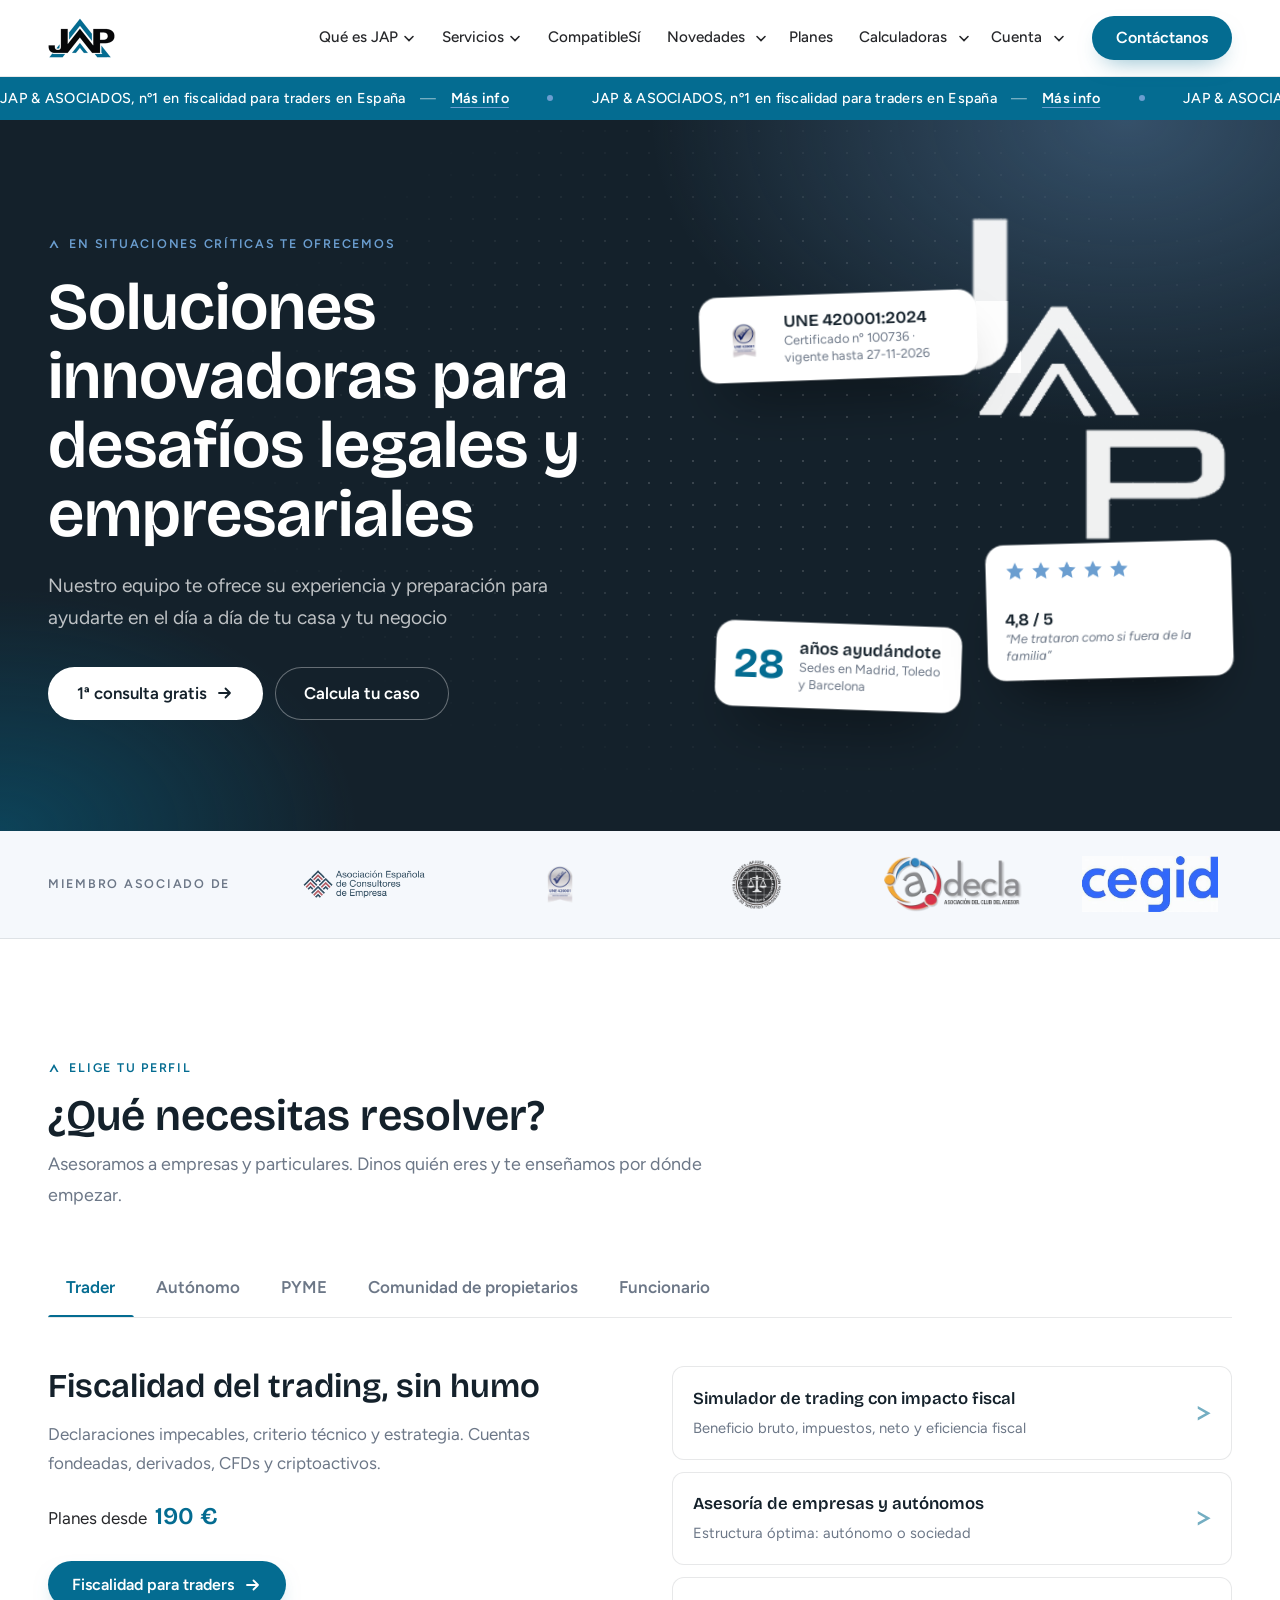
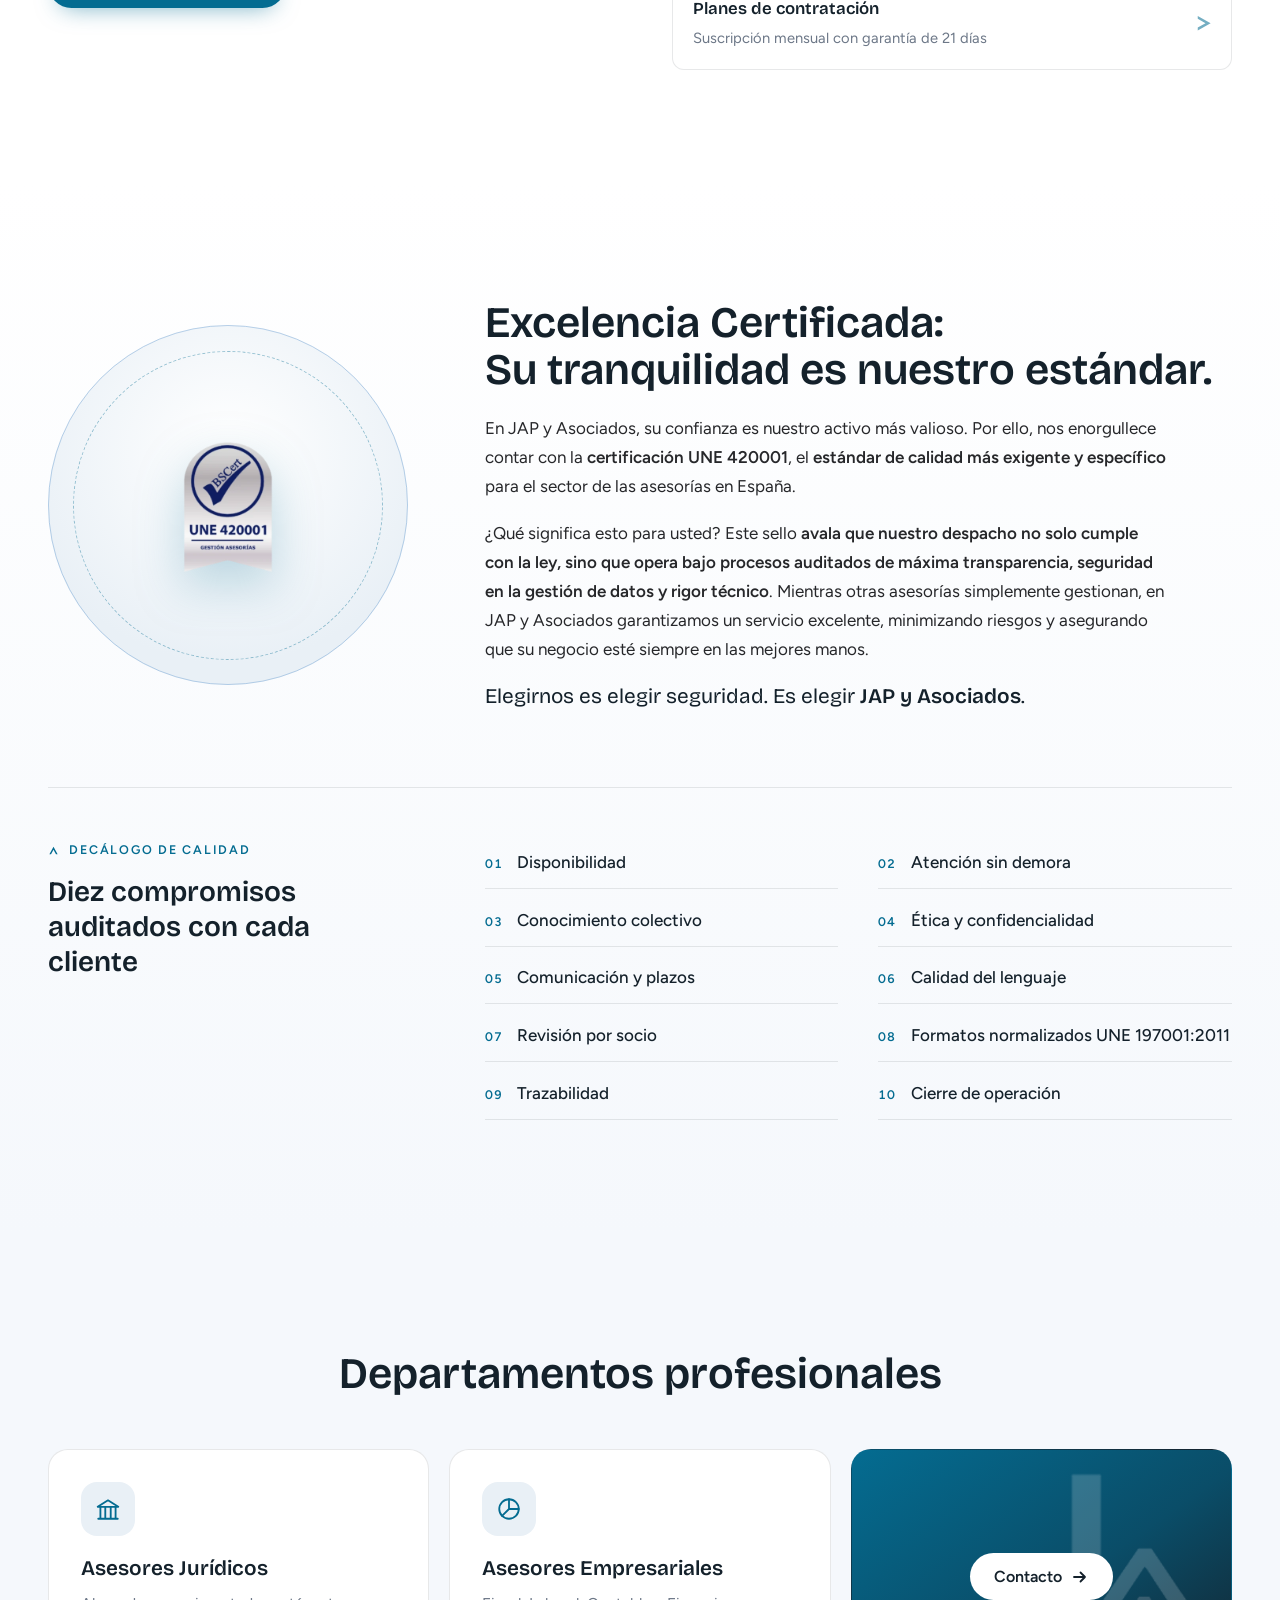
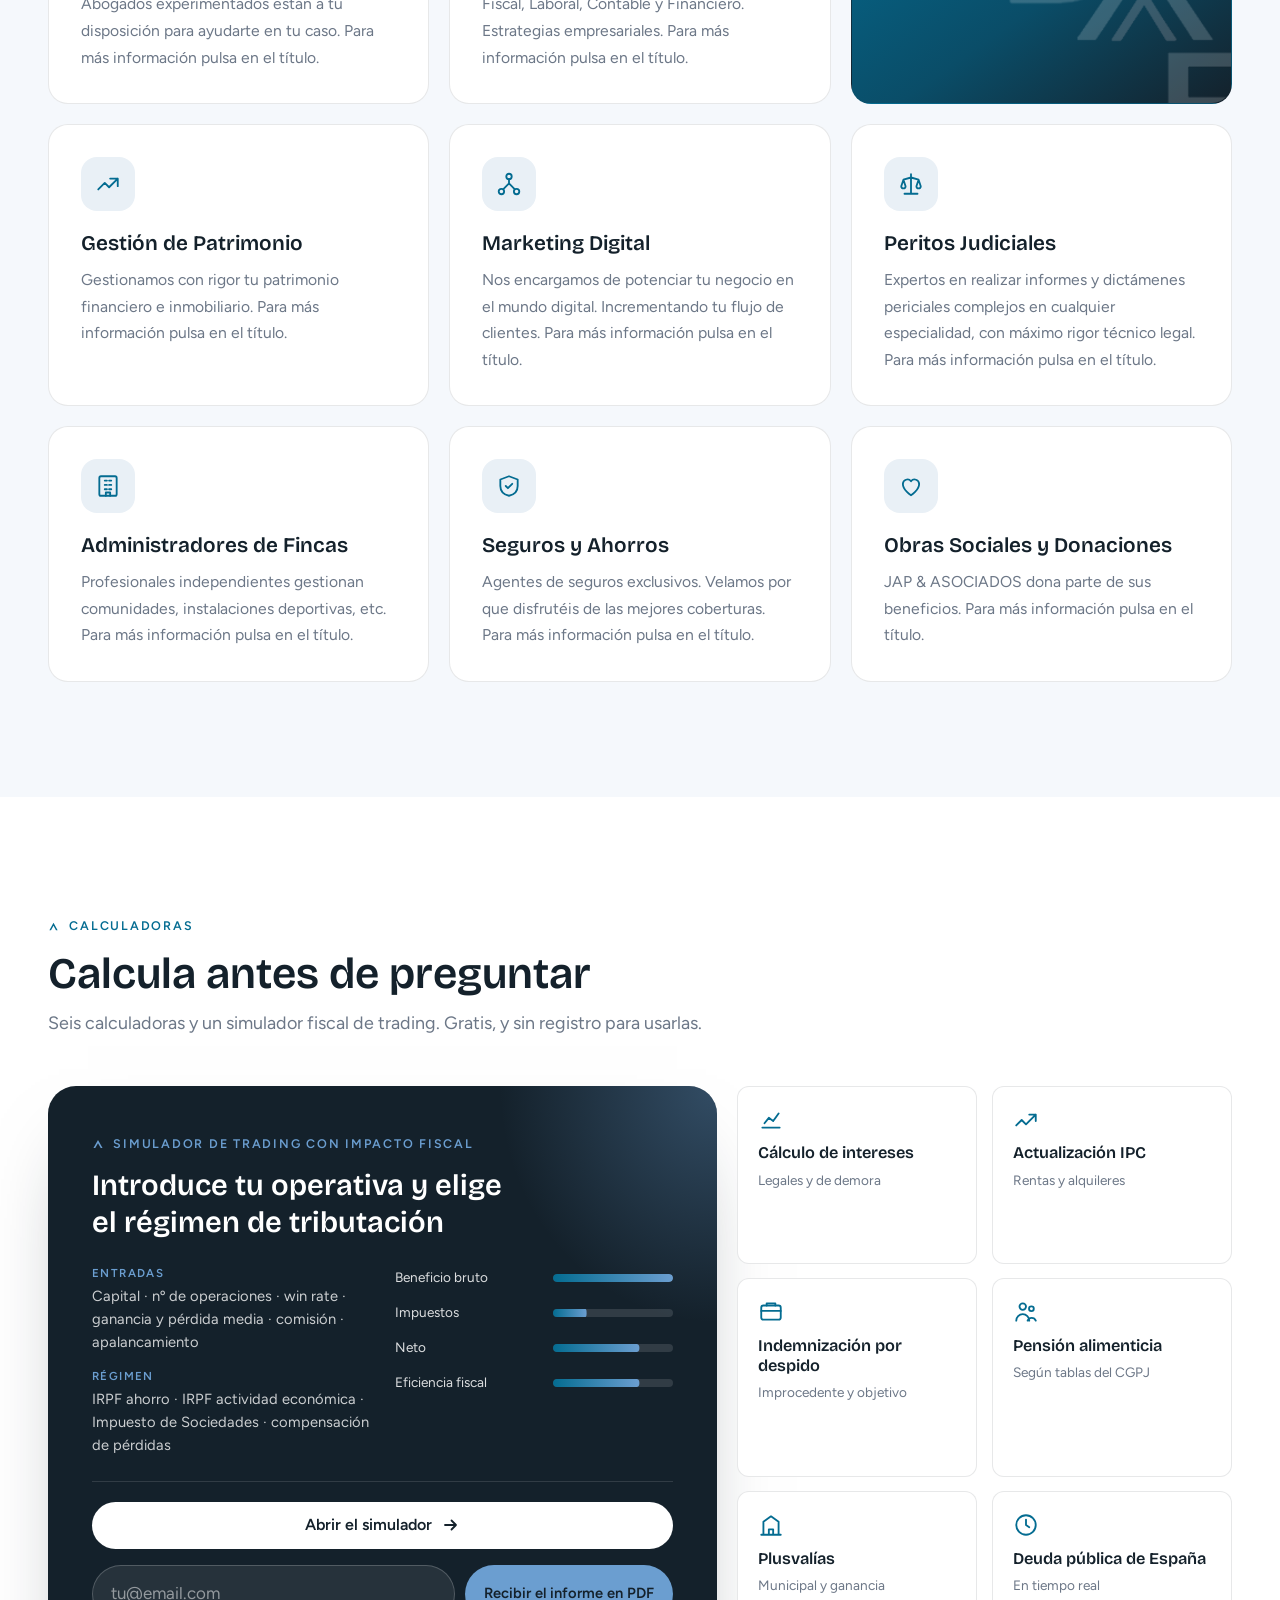
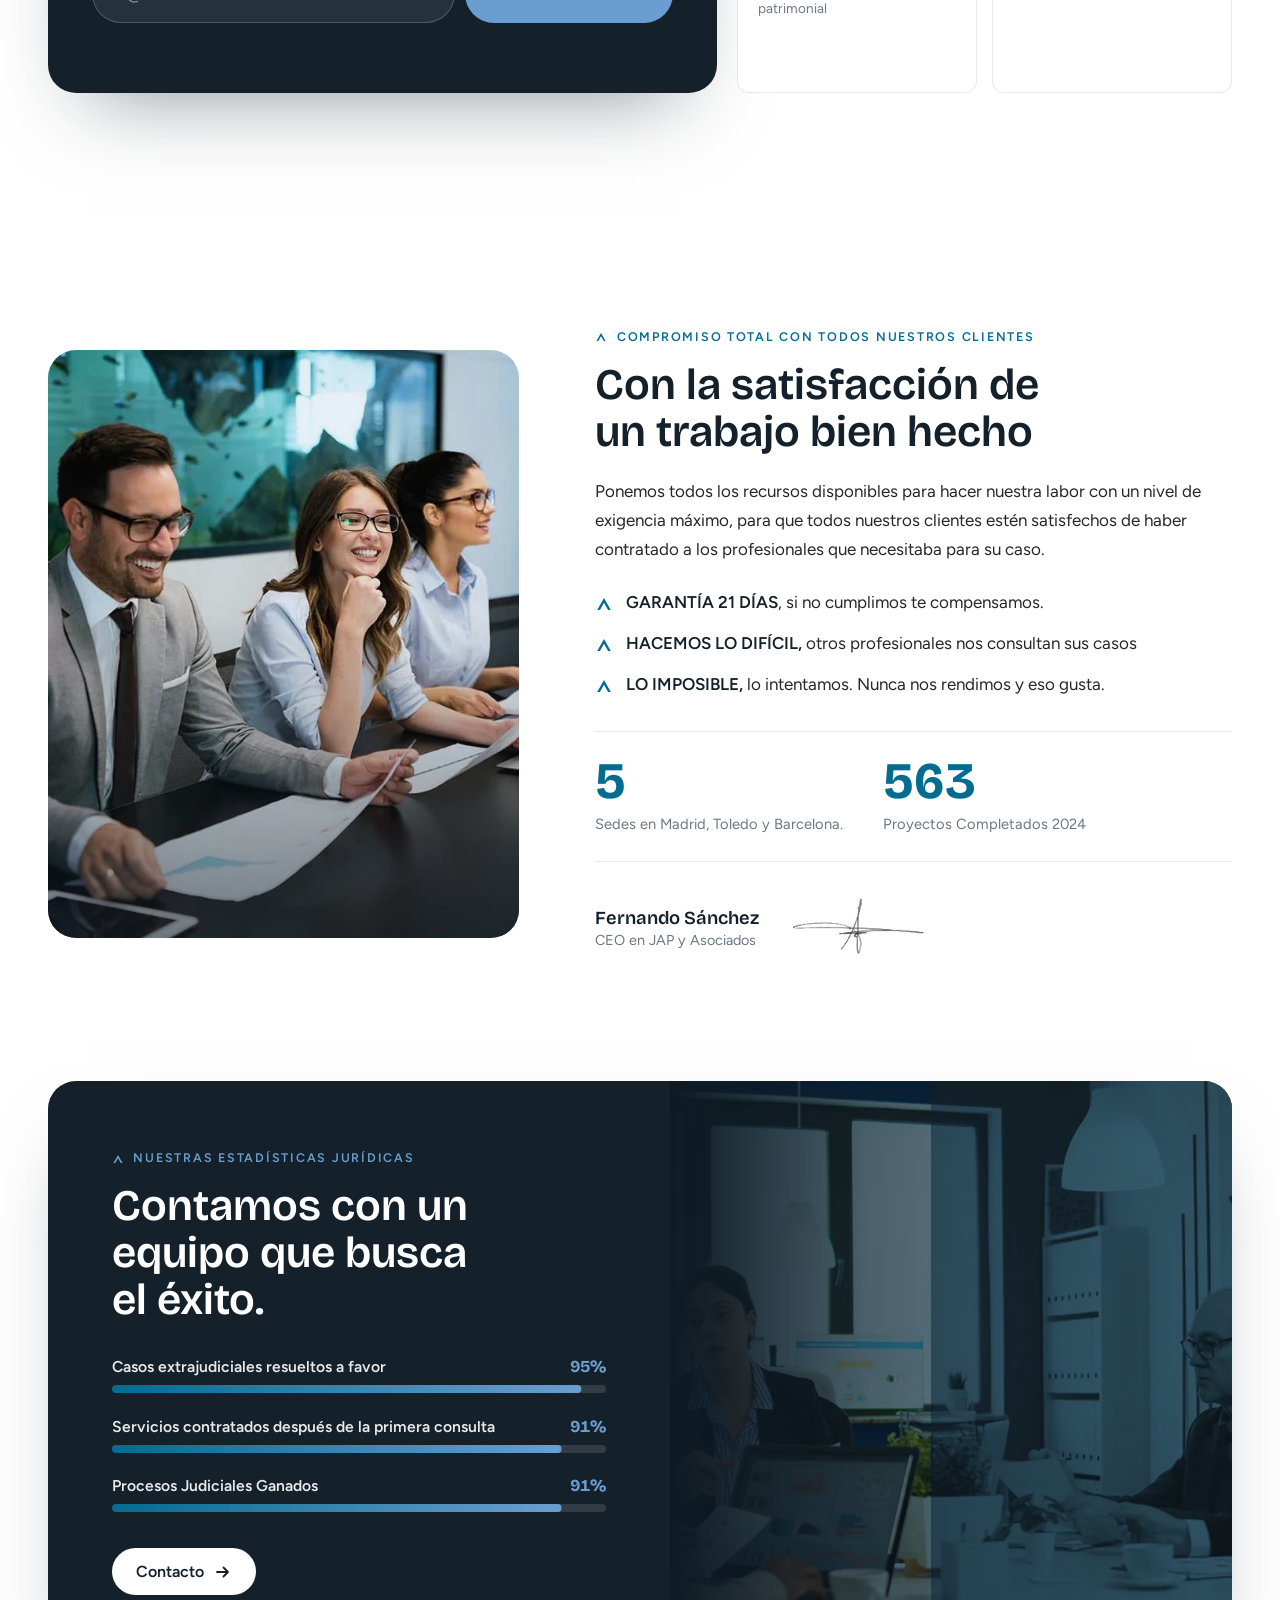
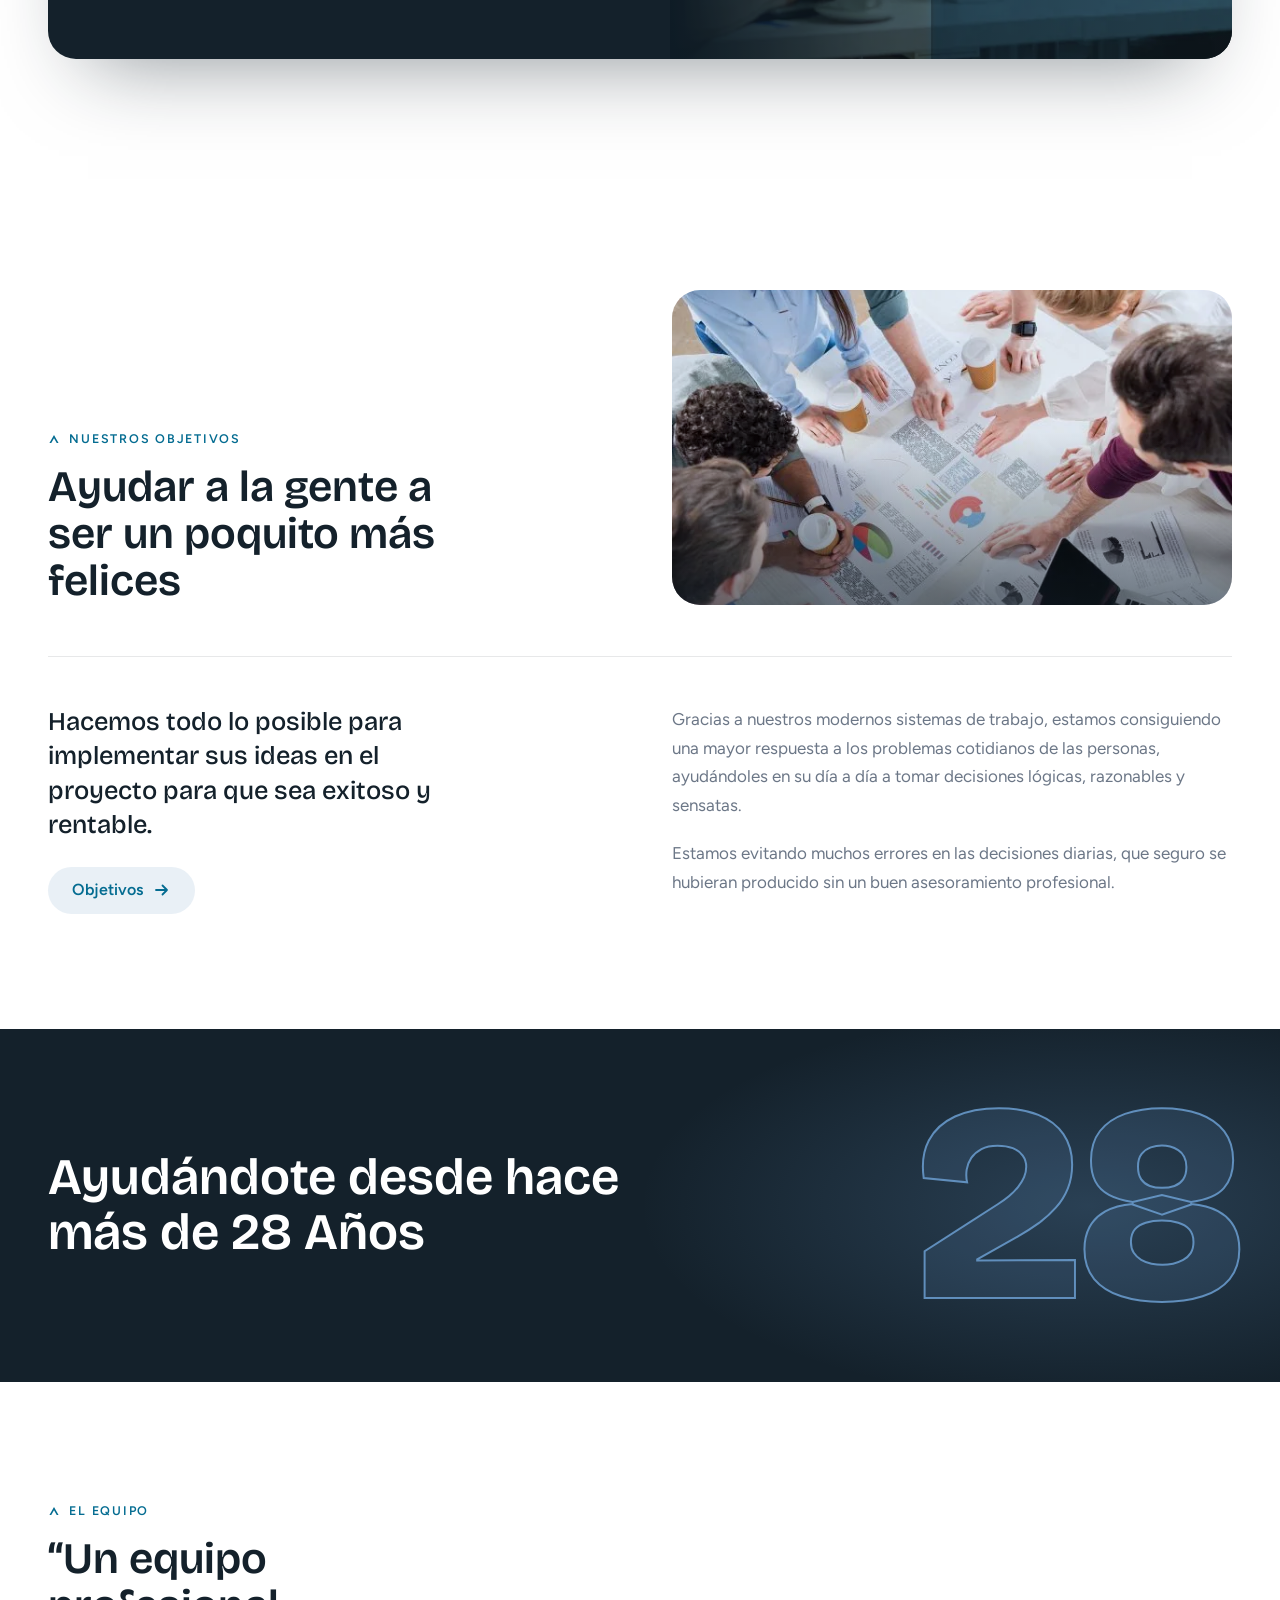
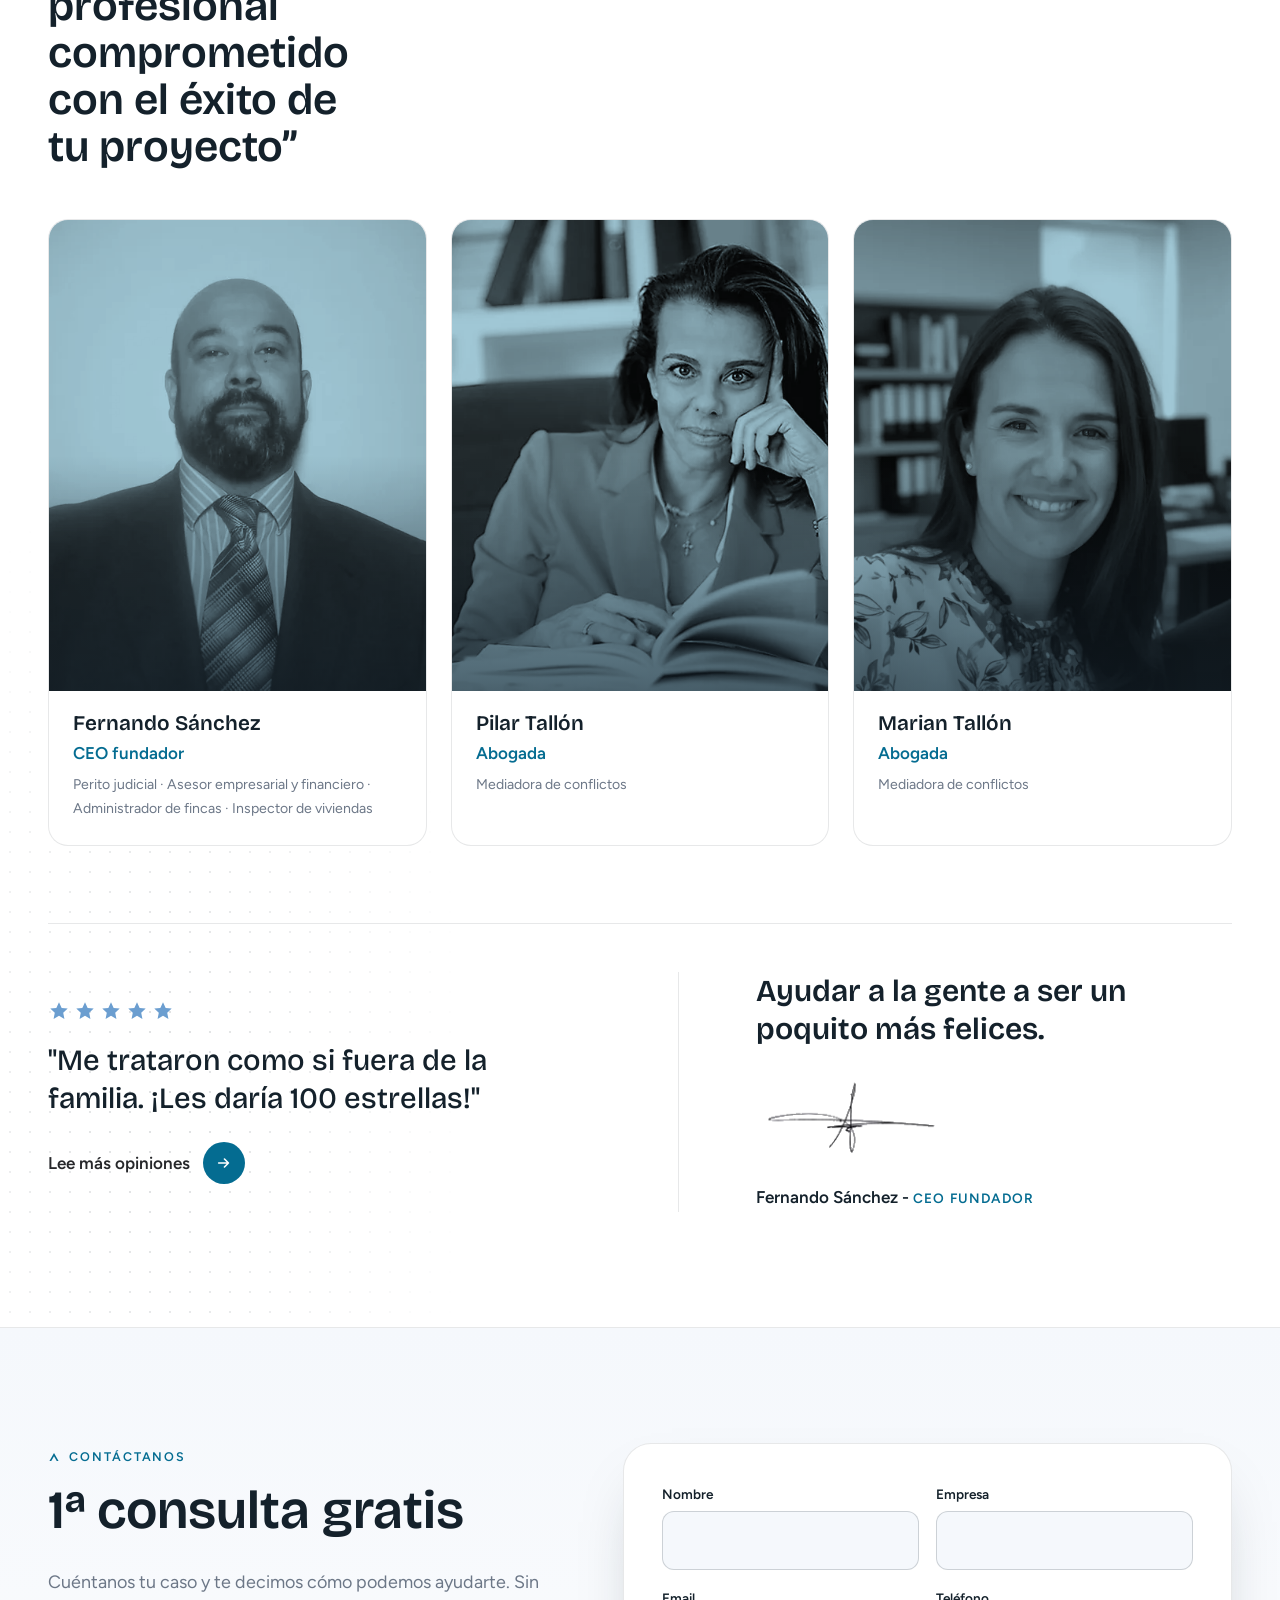
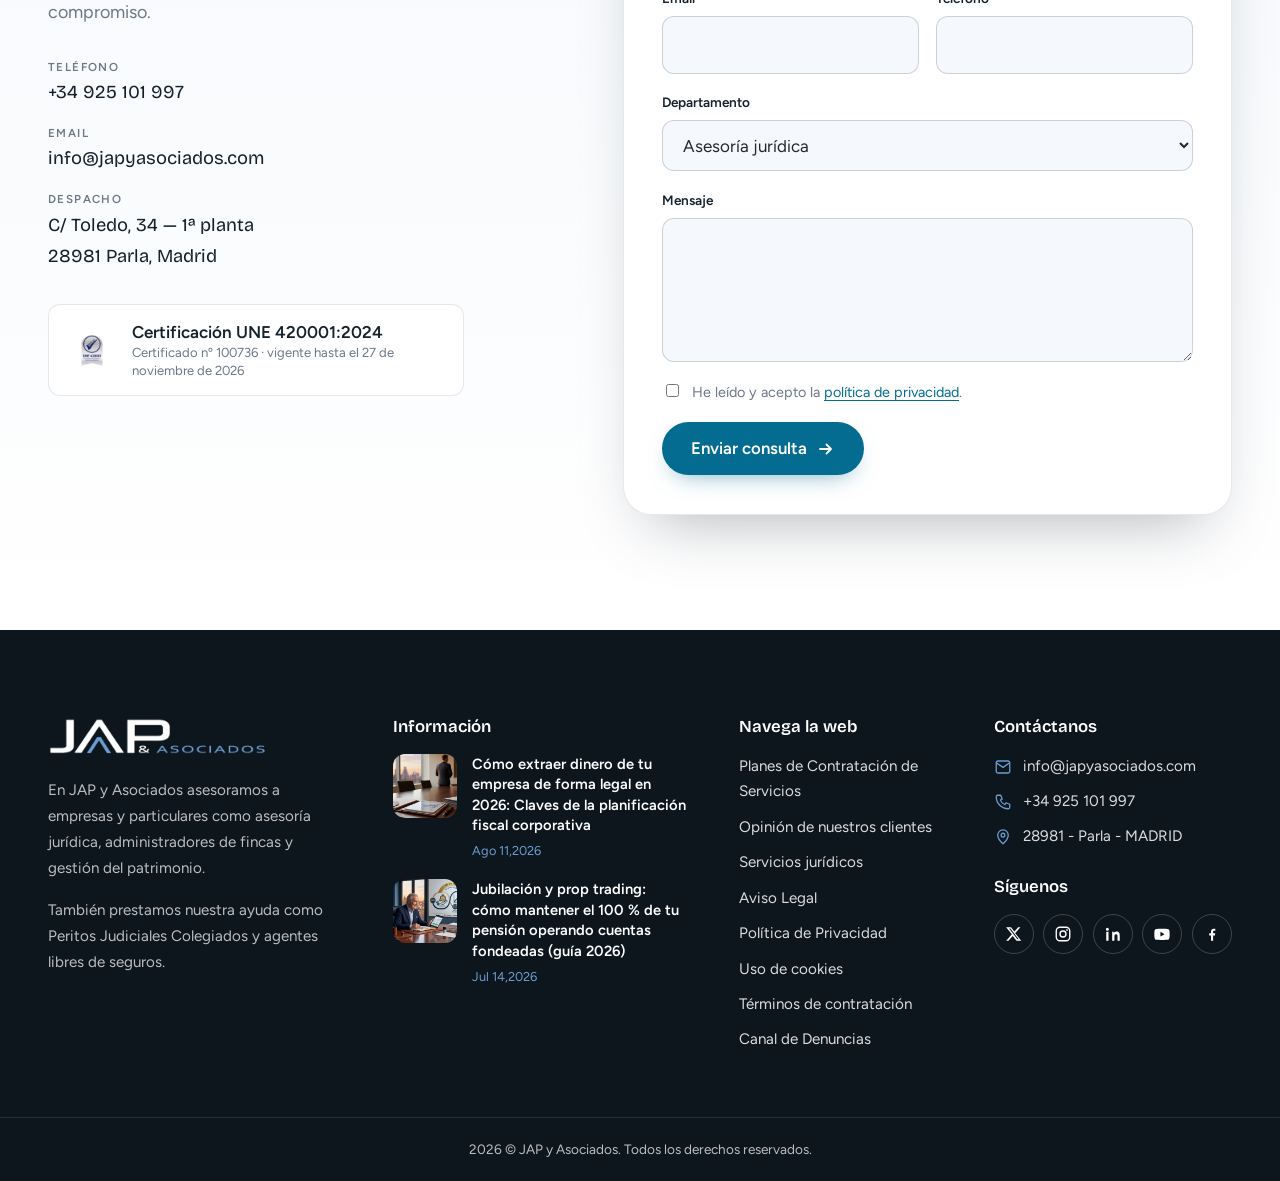
==== commit 8039b1ca: "feat: v3 de la home con bloques nuevos y hero de credenciales Sube el nivel manteniendo el copy y lo" ====
--- a/prototype/index.html
+++ b/prototype/index.html
@@ -28,10 +28,10 @@
           <button class="nav__link" type="button" aria-expanded="false" aria-controls="sub-jap">Qué es JAP<svg class="nav__chev" width="12" height="12" viewBox="0 0 12 12" aria-hidden="true"><path d="M2 4.5 6 8.5l4-4" fill="none" stroke="currentColor" stroke-width="1.6" stroke-linecap="round"/></svg></button>
           <ul class="sub" id="sub-jap">
             <li><a href="https://japyasociados.com/jap-y-asociados/">JAP y Asociados</a></li>
-            <li><a href="https://japyasociados.com/equipo-profesional/">El equipo</a></li>
+            <li><a href="#equipo">El equipo</a></li>
             <li><a href="https://japyasociados.com/clientes/">Los clientes</a></li>
             <li><a href="https://japyasociados.com/obtenemos-la-certificacion-une-4200012024/">Certificación UNE 420001:2024</a></li>
-            <li><a href="https://japyasociados.com/objetivos-y-metas-de-jap-y-asociados/">Decálogo de calidad</a></li>
+            <li><a href="#decalogo">Decálogo de calidad</a></li>
             <li><a href="https://japyasociados.com/canal-denuncias/">Canal de Denuncias</a></li>
           </ul>
         </li>
@@ -41,7 +41,7 @@
             <li><a href="https://japyasociados.com/all-services/fiscalidad-para-traders/">Fiscalidad para traders</a></li>
             <li><a href="https://japyasociados.com/all-services/asesoria-juridica/">Asesoría Jurídica</a></li>
             <li><a href="https://japyasociados.com/all-services/tarifas-servicios-juridicos/">Tarifas de servicios Jurídicos</a></li>
-            <li><a href="https://japyasociados.com/calculadoras/">Calculadoras</a></li>
+            <li><a href="#herramientas">Calculadoras</a></li>
             <li><a href="https://japyasociados.com/?page_id=4551">Modelos Documentos GRATUITOS</a></li>
             <li><a href="https://japyasociados.com/diccionario-juridico/">DICCIONARIO JURÍDICO</a></li>
             <li><a href="https://japyasociados.com/all-services/administracion-de-fincas/">Administración de Fincas</a></li>
@@ -69,7 +69,7 @@
         </li>
         <li class="nav__item"><a class="nav__link" href="https://japyasociados.com/planes-de-contratacion-servicios/">Planes</a></li>
         <li class="nav__item nav__item--sub">
-          <a class="nav__link" href="https://japyasociados.com/calculadoras/">Calculadoras</a><button class="nav__toggle" type="button" aria-expanded="false" aria-controls="sub-calculadoras" aria-label="Abrir submenú de Calculadoras"><svg class="nav__chev" width="12" height="12" viewBox="0 0 12 12" aria-hidden="true"><path d="M2 4.5 6 8.5l4-4" fill="none" stroke="currentColor" stroke-width="1.6" stroke-linecap="round"/></svg></button>
+          <a class="nav__link" href="#herramientas">Calculadoras</a><button class="nav__toggle" type="button" aria-expanded="false" aria-controls="sub-calculadoras" aria-label="Abrir submenú de Calculadoras"><svg class="nav__chev" width="12" height="12" viewBox="0 0 12 12" aria-hidden="true"><path d="M2 4.5 6 8.5l4-4" fill="none" stroke="currentColor" stroke-width="1.6" stroke-linecap="round"/></svg></button>
           <ul class="sub" id="sub-calculadoras">
             <li><a href="https://japyasociados.com/simulador-de-trading-con-impacto-fiscal/">Simulador de Trading con Impacto Fiscal</a></li>
             <li><a href="https://japyasociados.com/calculadoras/calculo-de-intereses/">Cálculo de Intereses</a></li>
@@ -84,11 +84,11 @@
             <li><a href="https://japyasociados.com/mi-cuenta/descargas/">Descargas</a></li>
           </ul>
         </li>
-        <li class="nav__item nav__item--movil"><a class="btn btn--primario" href="https://japyasociados.com/contacto/">Contáctanos</a></li>
+        <li class="nav__item nav__item--movil"><a class="btn btn--primario" href="#contacto">Contáctanos</a></li>
       </ul>
     </nav>
 
-    <a class="btn btn--primario cab__cta" href="https://japyasociados.com/contacto/">Contáctanos</a>
+    <a class="btn btn--primario cab__cta" href="#contacto">Contáctanos</a>
     <button class="cab__burger" type="button" aria-expanded="false" aria-controls="nav" aria-label="Abrir menú">
       <span></span><span></span><span></span>
     </button>
@@ -107,10 +107,10 @@
 <main id="principal">
 
 <!-- ================= HERO ================= -->
-<section class="hero" aria-labelledby="t-hero">
+<section class="hero" id="inicio" aria-labelledby="t-hero">
   <div class="env hero__rejilla">
     <div class="hero__texto">
-      <p class="eyebrow hero__eyebrow">En situaciones críticas te ofrecemos</p>
+      <p class="eyebrow eyebrow--claro hero__eyebrow">En situaciones críticas te ofrecemos</p>
       <h1 class="hero__titulo" id="t-hero">
         <span class="w" style="--i:0"><span>Soluciones</span></span>
         <span class="w" style="--i:1"><span>innovadoras</span></span>
@@ -122,7 +122,8 @@
       </h1>
       <p class="hero__sub">Nuestro equipo te ofrece su experiencia y preparación para ayudarte en el día a día de tu casa y tu negocio</p>
       <div class="hero__acciones">
-        <a class="btn btn--primario btn--grande" href="https://japyasociados.com/contacto/">1ª consulta gratis<svg class="btn__flecha" width="18" height="18" viewBox="0 0 18 18" aria-hidden="true"><path d="M3 9h11M9.5 4.5 14 9l-4.5 4.5" fill="none" stroke="currentColor" stroke-width="1.8" stroke-linecap="round" stroke-linejoin="round"/></svg></a>
+        <a class="btn btn--claro btn--grande" href="#contacto">1ª consulta gratis<svg class="btn__flecha" width="18" height="18" viewBox="0 0 18 18" aria-hidden="true"><path d="M3 9h11M9.5 4.5 14 9l-4.5 4.5" fill="none" stroke="currentColor" stroke-width="1.8" stroke-linecap="round" stroke-linejoin="round"/></svg></a>
+        <a class="btn btn--fantasma btn--grande" href="#herramientas">Calcula tu caso</a>
       </div>
     </div>
 
@@ -132,14 +133,142 @@
         <img class="mono__pieza mono__pieza--a" src="assets/img/monograma.webp" width="512" height="512" alt="" decoding="async">
         <img class="mono__pieza mono__pieza--p" src="assets/img/monograma.webp" width="512" height="512" alt="" decoding="async">
       </div>
-      <figure class="foto foto--2"><div class="foto__marco"><img src="assets/img/hero-2.webp" width="247" height="165" alt="JAP y Asociados - Asesoría multidisciplinar" decoding="async"></div></figure>
-      <figure class="foto foto--1"><div class="foto__marco"><img src="assets/img/hero-1.webp" width="400" height="267" alt="JAP y Asociados - Asesoría multidisciplinar" fetchpriority="high"></div></figure>
-      <figure class="foto foto--3"><div class="foto__marco"><img src="assets/img/hero-3.webp" width="301" height="200" alt="Asesoramiento en transformación digital para empresas - JAP y Asociados" decoding="async"></div></figure>
-    </div>
-  </div>
-</section>
-
-<!-- ================= EXCELENCIA CERTIFICADA ================= -->
+
+      <div class="tarjeta-hero tarjeta-hero--une">
+        <div class="tarjeta-hero__flota">
+          <img src="assets/img/une-insignia.webp" width="512" height="512" alt="Insignia UNE 420001" decoding="async">
+          <div class="tarjeta-hero__txt"><strong>UNE 420001:2024</strong><span>Certificado nº 100736 · vigente hasta 27-11-2026</span></div>
+        </div>
+      </div>
+      <div class="tarjeta-hero tarjeta-hero--anos">
+        <div class="tarjeta-hero__flota">
+          <span class="tarjeta-hero__num">28</span>
+          <div class="tarjeta-hero__txt"><strong>años ayudándote</strong><span>Sedes en Madrid, Toledo y Barcelona</span></div>
+        </div>
+      </div>
+      <div class="tarjeta-hero tarjeta-hero--nota">
+        <div class="tarjeta-hero__flota">
+          <div class="estrellas estrellas--mini" role="img" aria-label="Valorado con 4,8 de 5">
+            <svg viewBox="0 0 24 24" aria-hidden="true"><path d="M12 2.5l2.9 6.1 6.6.8-4.9 4.6 1.3 6.6L12 17.3l-5.9 3.3 1.3-6.6L2.5 9.4l6.6-.8z"/></svg>
+            <svg viewBox="0 0 24 24" aria-hidden="true"><path d="M12 2.5l2.9 6.1 6.6.8-4.9 4.6 1.3 6.6L12 17.3l-5.9 3.3 1.3-6.6L2.5 9.4l6.6-.8z"/></svg>
+            <svg viewBox="0 0 24 24" aria-hidden="true"><path d="M12 2.5l2.9 6.1 6.6.8-4.9 4.6 1.3 6.6L12 17.3l-5.9 3.3 1.3-6.6L2.5 9.4l6.6-.8z"/></svg>
+            <svg viewBox="0 0 24 24" aria-hidden="true"><path d="M12 2.5l2.9 6.1 6.6.8-4.9 4.6 1.3 6.6L12 17.3l-5.9 3.3 1.3-6.6L2.5 9.4l6.6-.8z"/></svg>
+            <svg viewBox="0 0 24 24" aria-hidden="true"><path d="M12 2.5l2.9 6.1 6.6.8-4.9 4.6 1.3 6.6L12 17.3l-5.9 3.3 1.3-6.6L2.5 9.4l6.6-.8z"/></svg>
+          </div>
+          <div class="tarjeta-hero__txt"><strong>4,8 / 5</strong><span>“Me trataron como si fuera de la familia”</span></div>
+        </div>
+      </div>
+    </div>
+  </div>
+</section>
+
+<!-- ================= MIEMBRO ASOCIADO DE ================= -->
+<section class="confianza" aria-labelledby="t-asoc">
+  <div class="env confianza__fila">
+    <h2 class="confianza__titulo" id="t-asoc">Miembro asociado de</h2>
+    <ul class="logos" data-anim="sube">
+      <li><a href="https://japyasociados.com/all-services/asesoria-de-empresas/"><img src="assets/img/aecem.webp" width="1000" height="400" alt="AECEM - Asociación Española de Consultores de Empresa" loading="lazy" decoding="async"></a></li>
+      <li><a href="https://japyasociados.com/obtenemos-la-certificacion-une-4200012024/"><img src="assets/img/une-insignia.webp" width="512" height="512" alt="Insignia UNE 420001" loading="lazy" decoding="async"></a></li>
+      <li><a href="https://japyasociados.com/all-services/peritos-judiciales/"><img src="assets/img/apjude.webp" width="491" height="509" alt="APJUDE - Asociación Profesional Colegial de Peritos Judiciales" loading="lazy" decoding="async"></a></li>
+      <li><img src="assets/img/adecla.webp" width="320" height="130" alt="Adecla - Asociación del Club del Asesor" loading="lazy" decoding="async"></li>
+      <li><img src="assets/img/cegid.webp" width="437" height="180" alt="Cegid" loading="lazy" decoding="async"></li>
+    </ul>
+  </div>
+</section>
+
+<!-- ================= PERFILES ================= -->
+<section class="seccion perfiles" id="perfiles" aria-labelledby="t-perf">
+  <div class="env">
+    <div class="cabecera" data-anim="sube">
+      <p class="eyebrow">Elige tu perfil</p>
+      <h2 id="t-perf">¿Qué necesitas resolver?</h2>
+      <p class="lead">Asesoramos a empresas y particulares. Dinos quién eres y te enseñamos por dónde empezar.</p>
+    </div>
+
+    <div class="tabs" role="tablist" aria-label="Perfiles" data-anim="sube" style="--i:1">
+      <button class="tab" role="tab" id="tab-trader" aria-selected="true" aria-controls="panel-trader">Trader</button>
+      <button class="tab" role="tab" id="tab-autonomo" aria-selected="false" aria-controls="panel-autonomo" tabindex="-1">Autónomo</button>
+      <button class="tab" role="tab" id="tab-pyme" aria-selected="false" aria-controls="panel-pyme" tabindex="-1">PYME</button>
+      <button class="tab" role="tab" id="tab-comunidad" aria-selected="false" aria-controls="panel-comunidad" tabindex="-1">Comunidad de propietarios</button>
+      <button class="tab" role="tab" id="tab-funcionario" aria-selected="false" aria-controls="panel-funcionario" tabindex="-1">Funcionario</button>
+      <span class="tabs__indicador" aria-hidden="true"></span>
+    </div>
+
+    <div class="paneles" data-anim="sube" style="--i:2">
+      <div class="panel activo" role="tabpanel" id="panel-trader" aria-labelledby="tab-trader">
+        <div class="panel__texto">
+          <h3>Fiscalidad del trading, sin humo</h3>
+          <p>Declaraciones impecables, criterio técnico y estrategia. Cuentas fondeadas, derivados, CFDs y criptoactivos.</p>
+          <p class="panel__precio">Planes desde <strong>190 €</strong></p>
+          <a class="btn btn--primario" href="https://japyasociados.com/all-services/fiscalidad-para-traders/">Fiscalidad para traders<svg class="btn__flecha" width="18" height="18" viewBox="0 0 18 18" aria-hidden="true"><path d="M3 9h11M9.5 4.5 14 9l-4.5 4.5" fill="none" stroke="currentColor" stroke-width="1.8" stroke-linecap="round" stroke-linejoin="round"/></svg></a>
+        </div>
+        <ul class="panel__lista">
+          <li><a href="https://japyasociados.com/simulador-de-trading-con-impacto-fiscal/"><strong>Simulador de trading con impacto fiscal</strong><span>Beneficio bruto, impuestos, neto y eficiencia fiscal</span></a></li>
+          <li><a href="https://japyasociados.com/all-services/asesoria-de-empresas/"><strong>Asesoría de empresas y autónomos</strong><span>Estructura óptima: autónomo o sociedad</span></a></li>
+          <li><a href="https://japyasociados.com/planes-de-contratacion-servicios/"><strong>Planes de contratación</strong><span>Suscripción mensual con garantía de 21 días</span></a></li>
+        </ul>
+      </div>
+
+      <div class="panel" role="tabpanel" id="panel-autonomo" aria-labelledby="tab-autonomo" hidden>
+        <div class="panel__texto">
+          <h3>Fiscal, laboral, contable y financiero</h3>
+          <p>Estrategias empresariales para el día a día de tu negocio. Todos nuestros departamentos están para ayudarte.</p>
+          <p class="panel__precio">Planes desde <strong>30 €/mes</strong></p>
+          <a class="btn btn--primario" href="https://japyasociados.com/all-services/asesoria-de-empresas/">Asesoría de empresas y autónomos<svg class="btn__flecha" width="18" height="18" viewBox="0 0 18 18" aria-hidden="true"><path d="M3 9h11M9.5 4.5 14 9l-4.5 4.5" fill="none" stroke="currentColor" stroke-width="1.8" stroke-linecap="round" stroke-linejoin="round"/></svg></a>
+        </div>
+        <ul class="panel__lista">
+          <li><a href="#herramientas"><strong>Calculadoras</strong><span>Intereses, IPC, despido, plusvalías</span></a></li>
+          <li><a href="https://japyasociados.com/all-services/asesoria-juridica/"><strong>Asesoría jurídica</strong><span>Civil, laboral, fiscal y mercantil</span></a></li>
+          <li><a href="https://japyasociados.com/planes-de-contratacion-servicios/"><strong>Planes de contratación</strong><span>Elige el plan que encaja con tu actividad</span></a></li>
+        </ul>
+      </div>
+
+      <div class="panel" role="tabpanel" id="panel-pyme" aria-labelledby="tab-pyme" hidden>
+        <div class="panel__texto">
+          <h3>Asesores empresariales</h3>
+          <p>Fiscal, laboral, contable y financiero, con asesoría jurídica mercantil, seguros y gestión de patrimonio para tu empresa.</p>
+          <p class="panel__precio">Planes desde <strong>30 €/mes</strong></p>
+          <a class="btn btn--primario" href="https://japyasociados.com/all-services/asesoria-de-empresas/">Asesoría de empresas<svg class="btn__flecha" width="18" height="18" viewBox="0 0 18 18" aria-hidden="true"><path d="M3 9h11M9.5 4.5 14 9l-4.5 4.5" fill="none" stroke="currentColor" stroke-width="1.8" stroke-linecap="round" stroke-linejoin="round"/></svg></a>
+        </div>
+        <ul class="panel__lista">
+          <li><a href="https://japyasociados.com/all-services/asesoria-juridica/"><strong>Asesoría jurídica</strong><span>Abogados experimentados a tu disposición</span></a></li>
+          <li><a href="https://japyasociados.com/all-services/seguros-generales/"><strong>Seguros generales</strong><span>Agentes de seguros exclusivos</span></a></li>
+          <li><a href="https://japyasociados.com/all-services/gestion-de-patrimonio/"><strong>Gestión de patrimonio</strong><span>Patrimonio financiero e inmobiliario</span></a></li>
+        </ul>
+      </div>
+
+      <div class="panel" role="tabpanel" id="panel-comunidad" aria-labelledby="tab-comunidad" hidden>
+        <div class="panel__texto">
+          <h3>Administradores de fincas</h3>
+          <p>Profesionales independientes gestionan comunidades, instalaciones deportivas, etc. Gestión eficaz y tecnológicamente avanzada.</p>
+          <p class="panel__precio">Desde <strong>50 €/mes</strong></p>
+          <a class="btn btn--primario" href="https://japyasociados.com/all-services/administracion-de-fincas/">Administración de fincas<svg class="btn__flecha" width="18" height="18" viewBox="0 0 18 18" aria-hidden="true"><path d="M3 9h11M9.5 4.5 14 9l-4.5 4.5" fill="none" stroke="currentColor" stroke-width="1.8" stroke-linecap="round" stroke-linejoin="round"/></svg></a>
+        </div>
+        <ul class="panel__lista">
+          <li><a href="https://japyasociados.com/all-services/peritos-judiciales/"><strong>Peritos judiciales</strong><span>Informes y dictámenes periciales</span></a></li>
+          <li><a href="https://japyasociados.com/all-services/seguros-generales/"><strong>Seguros generales</strong><span>Las mejores coberturas para la comunidad</span></a></li>
+          <li><a href="https://japyasociados.com/all-services/asesoria-juridica/"><strong>Asesoría jurídica</strong><span>Reclamaciones y conflictos vecinales</span></a></li>
+        </ul>
+      </div>
+
+      <div class="panel" role="tabpanel" id="panel-funcionario" aria-labelledby="tab-funcionario" hidden>
+        <div class="panel__texto">
+          <h3>CompatibleSí</h3>
+          <p>La guía definitiva de incompatibilidades: herramienta con IA para funcionarios bajo la Ley 53/1984. Diagnóstico gratuito.</p>
+          <p class="panel__precio">Informe desde <strong>49 €</strong></p>
+          <a class="btn btn--primario" href="https://japyasociados.com/compatiblesi/que-es-y-como-usar-compatiblesi/">Qué es y cómo usar CompatibleSí<svg class="btn__flecha" width="18" height="18" viewBox="0 0 18 18" aria-hidden="true"><path d="M3 9h11M9.5 4.5 14 9l-4.5 4.5" fill="none" stroke="currentColor" stroke-width="1.8" stroke-linecap="round" stroke-linejoin="round"/></svg></a>
+        </div>
+        <ul class="panel__lista">
+          <li><a href="https://japyasociados.com/all-services/asesoria-juridica/"><strong>Asesoría jurídica</strong><span>Contencioso-administrativo</span></a></li>
+          <li><a href="https://japyasociados.com/preguntas-respuestas/"><strong>Preguntas y respuestas</strong><span>Dudas frecuentes resueltas por el equipo</span></a></li>
+          <li><a href="https://japyasociados.com/all-services/gestion-de-patrimonio/"><strong>Gestión de patrimonio</strong><span>Planifica tu patrimonio con rigor</span></a></li>
+        </ul>
+      </div>
+    </div>
+  </div>
+</section>
+
+<!-- ================= EXCELENCIA CERTIFICADA + DECÁLOGO ================= -->
 <section class="seccion excelencia" aria-labelledby="t-exc">
   <div class="env excelencia__rejilla">
     <div class="sello" data-anim="escala">
@@ -154,6 +283,25 @@
       <p class="excelencia__cierre" data-anim="sube" style="--i:3">Elegirnos es elegir seguridad. Es elegir <strong>JAP y Asociados</strong>.</p>
     </div>
   </div>
+
+  <div class="env decalogo" id="decalogo">
+    <div class="decalogo__cab" data-anim="sube">
+      <p class="eyebrow">Decálogo de calidad</p>
+      <h3>Diez compromisos auditados con cada cliente</h3>
+    </div>
+    <ol class="decalogo__lista" data-anim="sube" style="--i:1">
+      <li><span>01</span>Disponibilidad</li>
+      <li><span>02</span>Atención sin demora</li>
+      <li><span>03</span>Conocimiento colectivo</li>
+      <li><span>04</span>Ética y confidencialidad</li>
+      <li><span>05</span>Comunicación y plazos</li>
+      <li><span>06</span>Calidad del lenguaje</li>
+      <li><span>07</span>Revisión por socio</li>
+      <li><span>08</span>Formatos normalizados UNE 197001:2011</li>
+      <li><span>09</span>Trazabilidad</li>
+      <li><span>10</span>Cierre de operación</li>
+    </ol>
+  </div>
 </section>
 
 <!-- ================= DEPARTAMENTOS PROFESIONALES ================= -->
@@ -176,7 +324,7 @@
 
       <div class="depto depto--cta" data-anim="sube" style="--i:2">
         <img class="depto--cta__marca" src="assets/img/monograma.webp" alt="" aria-hidden="true" loading="lazy" decoding="async">
-        <a class="btn btn--claro" href="https://japyasociados.com/contacto/">Contacto<svg class="btn__flecha" width="18" height="18" viewBox="0 0 18 18" aria-hidden="true"><path d="M3 9h11M9.5 4.5 14 9l-4.5 4.5" fill="none" stroke="currentColor" stroke-width="1.8" stroke-linecap="round" stroke-linejoin="round"/></svg></a>
+        <a class="btn btn--claro" href="#contacto">Contacto<svg class="btn__flecha" width="18" height="18" viewBox="0 0 18 18" aria-hidden="true"><path d="M3 9h11M9.5 4.5 14 9l-4.5 4.5" fill="none" stroke="currentColor" stroke-width="1.8" stroke-linecap="round" stroke-linejoin="round"/></svg></a>
       </div>
 
       <article class="depto" data-anim="sube" style="--i:0">
@@ -214,6 +362,56 @@
         <h3 class="depto__titulo"><a href="https://japyasociados.com/obras-sociales-y-donaciones/">Obras Sociales y Donaciones</a></h3>
         <p>JAP &amp; ASOCIADOS dona parte de sus beneficios. Para más información pulsa en el título.</p>
       </article>
+    </div>
+  </div>
+</section>
+
+<!-- ================= HERRAMIENTAS ================= -->
+<section class="seccion herramientas" id="herramientas" aria-labelledby="t-herr">
+  <div class="env">
+    <div class="cabecera" data-anim="sube">
+      <p class="eyebrow">Calculadoras</p>
+      <h2 id="t-herr">Calcula antes de preguntar</h2>
+      <p class="lead">Seis calculadoras y un simulador fiscal de trading. Gratis, y sin registro para usarlas.</p>
+    </div>
+
+    <div class="herr__rejilla">
+      <article class="simulador" data-anim="sube">
+        <div class="simulador__cab">
+          <p class="eyebrow eyebrow--claro">Simulador de trading con impacto fiscal</p>
+          <h3>Introduce tu operativa y elige el régimen de tributación</h3>
+        </div>
+        <div class="simulador__cuerpo">
+          <dl class="simulador__datos">
+            <div><dt>Entradas</dt><dd>Capital · nº de operaciones · win rate · ganancia y pérdida media · comisión · apalancamiento</dd></div>
+            <div><dt>Régimen</dt><dd>IRPF ahorro · IRPF actividad económica · Impuesto de Sociedades · compensación de pérdidas</dd></div>
+          </dl>
+          <ul class="simulador__salidas" aria-label="Resultados que devuelve el simulador">
+            <li style="--p:1"><span>Beneficio bruto</span><i></i></li>
+            <li style="--p:.28"><span>Impuestos</span><i></i></li>
+            <li style="--p:.72"><span>Neto</span><i></i></li>
+            <li style="--p:.72"><span>Eficiencia fiscal</span><i></i></li>
+          </ul>
+        </div>
+        <div class="simulador__pie">
+          <a class="btn btn--claro" href="https://japyasociados.com/simulador-de-trading-con-impacto-fiscal/">Abrir el simulador<svg class="btn__flecha" width="18" height="18" viewBox="0 0 18 18" aria-hidden="true"><path d="M3 9h11M9.5 4.5 14 9l-4.5 4.5" fill="none" stroke="currentColor" stroke-width="1.8" stroke-linecap="round" stroke-linejoin="round"/></svg></a>
+          <form class="captura" id="form-pdf" novalidate>
+            <label class="oculto" for="email-pdf">Tu email para recibir el informe en PDF</label>
+            <input id="email-pdf" type="email" placeholder="tu@email.com" autocomplete="email" required>
+            <button class="btn btn--azul" type="submit">Recibir el informe en PDF</button>
+            <p class="captura__estado" role="status" aria-live="polite"></p>
+          </form>
+        </div>
+      </article>
+
+      <ul class="calcs">
+        <li data-anim="sube" style="--i:1"><a href="https://japyasociados.com/calculadoras/calculo-de-intereses/"><svg viewBox="0 0 24 24" aria-hidden="true"><path d="M4 19h16M6 15l4-5 4 3 5-7"/></svg><strong>Cálculo de intereses</strong><span>Legales y de demora</span></a></li>
+        <li data-anim="sube" style="--i:2"><a href="https://japyasociados.com/calculadoras/"><svg viewBox="0 0 24 24" aria-hidden="true"><path d="M3 17l5-5 4 4 9-9M15 7h6v6"/></svg><strong>Actualización IPC</strong><span>Rentas y alquileres</span></a></li>
+        <li data-anim="sube" style="--i:3"><a href="https://japyasociados.com/calculadoras/"><svg viewBox="0 0 24 24" aria-hidden="true"><rect x="3" y="6" width="18" height="13" rx="2"/><path d="M8 6V4h8v2M3 11h18"/></svg><strong>Indemnización por despido</strong><span>Improcedente y objetivo</span></a></li>
+        <li data-anim="sube" style="--i:4"><a href="https://japyasociados.com/calculadoras/calculo-pension-alimenticia/"><svg viewBox="0 0 24 24" aria-hidden="true"><circle cx="9" cy="7" r="3"/><circle cx="17" cy="9" r="2.2"/><path d="M3 20a6 6 0 0 1 12 0M13.5 20a4 4 0 0 1 7.5 0"/></svg><strong>Pensión alimenticia</strong><span>Según tablas del CGPJ</span></a></li>
+        <li data-anim="sube" style="--i:5"><a href="https://japyasociados.com/calculadoras/calculadora-plusvalias/"><svg viewBox="0 0 24 24" aria-hidden="true"><path d="M3 21h18M5 21V9l7-5 7 5v12M10 21v-5h4v5"/></svg><strong>Plusvalías</strong><span>Municipal y ganancia patrimonial</span></a></li>
+        <li data-anim="sube" style="--i:6"><a href="https://japyasociados.com/calculadoras/deuda-publica-de-espana/"><svg viewBox="0 0 24 24" aria-hidden="true"><circle cx="12" cy="12" r="9"/><path d="M12 7v5l3 2"/></svg><strong>Deuda pública de España</strong><span>En tiempo real</span></a></li>
+      </ul>
     </div>
   </div>
 </section>
@@ -242,15 +440,6 @@
         <img class="firma__img" src="assets/img/firma.webp" width="200" height="100" alt="Firma de Fernando Sánchez, CEO y fundador" loading="lazy" decoding="async">
       </div>
     </div>
-  </div>
-</section>
-
-<!-- ================= BANNER PORTADA ================= -->
-<section class="banner" aria-label="JAP y Asociados">
-  <div class="env">
-    <figure class="banner__marco" data-anim="escala">
-      <img src="assets/img/banner-portada.webp" width="740" height="863" alt="JAP y Asociados" loading="lazy" decoding="async">
-    </figure>
   </div>
 </section>
 
@@ -275,7 +464,7 @@
             <div class="barra__pista"><span class="barra__relleno"></span></div>
           </li>
         </ul>
-        <a class="btn btn--claro" href="https://japyasociados.com/contacto/">Contacto<svg class="btn__flecha" width="18" height="18" viewBox="0 0 18 18" aria-hidden="true"><path d="M3 9h11M9.5 4.5 14 9l-4.5 4.5" fill="none" stroke="currentColor" stroke-width="1.8" stroke-linecap="round" stroke-linejoin="round"/></svg></a>
+        <a class="btn btn--claro" href="#contacto">Contacto<svg class="btn__flecha" width="18" height="18" viewBox="0 0 18 18" aria-hidden="true"><path d="M3 9h11M9.5 4.5 14 9l-4.5 4.5" fill="none" stroke="currentColor" stroke-width="1.8" stroke-linecap="round" stroke-linejoin="round"/></svg></a>
       </div>
       <div class="stats__imagen" role="img" aria-label="Reunión de trabajo en JAP y Asociados"></div>
     </div>
@@ -315,40 +504,118 @@
   </div>
 </section>
 
-<!-- ================= OPINIONES + CEO ================= -->
-<section class="seccion voces" aria-label="Opiniones de clientes y mensaje del CEO">
-  <div class="env voces__rejilla">
-    <div class="opinion" data-anim="sube">
-      <div class="estrellas" role="img" aria-label="Valorado con 5 de 5">
-        <svg viewBox="0 0 24 24" aria-hidden="true"><path d="M12 2.5l2.9 6.1 6.6.8-4.9 4.6 1.3 6.6L12 17.3l-5.9 3.3 1.3-6.6L2.5 9.4l6.6-.8z"/></svg>
-        <svg viewBox="0 0 24 24" aria-hidden="true"><path d="M12 2.5l2.9 6.1 6.6.8-4.9 4.6 1.3 6.6L12 17.3l-5.9 3.3 1.3-6.6L2.5 9.4l6.6-.8z"/></svg>
-        <svg viewBox="0 0 24 24" aria-hidden="true"><path d="M12 2.5l2.9 6.1 6.6.8-4.9 4.6 1.3 6.6L12 17.3l-5.9 3.3 1.3-6.6L2.5 9.4l6.6-.8z"/></svg>
-        <svg viewBox="0 0 24 24" aria-hidden="true"><path d="M12 2.5l2.9 6.1 6.6.8-4.9 4.6 1.3 6.6L12 17.3l-5.9 3.3 1.3-6.6L2.5 9.4l6.6-.8z"/></svg>
-        <svg viewBox="0 0 24 24" aria-hidden="true"><path d="M12 2.5l2.9 6.1 6.6.8-4.9 4.6 1.3 6.6L12 17.3l-5.9 3.3 1.3-6.6L2.5 9.4l6.6-.8z"/></svg>
-        <span class="estrellas__txt">Valorado con 5 de 5</span>
-      </div>
-      <blockquote class="opinion__cita"><p>"Me trataron como si fuera de la familia. ¡Les daría 100 estrellas!"</p></blockquote>
-      <a class="enlace-circ" href="https://japyasociados.com/clientes/">Lee más opiniones<span class="enlace-circ__icono" aria-hidden="true"><svg width="16" height="16" viewBox="0 0 18 18"><path d="M3 9h11M9.5 4.5 14 9l-4.5 4.5" fill="none" stroke="currentColor" stroke-width="1.8" stroke-linecap="round" stroke-linejoin="round"/></svg></span></a>
-    </div>
-    <div class="ceo" data-anim="sube" style="--i:1">
-      <p class="ceo__cita">“Un equipo profesional comprometido con el éxito de tu proyecto”</p>
-      <img class="ceo__firma" src="assets/img/firma.webp" width="200" height="100" alt="Firma de Fernando Sánchez" loading="lazy" decoding="async">
-      <p class="ceo__nombre">Fernando Sánchez - <span>CEO Fundador</span></p>
-    </div>
-  </div>
-</section>
-
-<!-- ================= MIEMBRO ASOCIADO DE ================= -->
-<section class="seccion asociados" aria-labelledby="t-asoc">
+<!-- ================= EQUIPO + OPINIONES ================= -->
+<section class="seccion equipo" id="equipo" aria-labelledby="t-equipo">
   <div class="env">
-    <h2 class="asociados__titulo" id="t-asoc" data-anim="sube">Miembro asociado de</h2>
-    <ul class="logos" data-anim="sube" style="--i:1">
-      <li><a href="https://japyasociados.com/all-services/asesoria-de-empresas/"><img src="assets/img/aecem.webp" width="1000" height="400" alt="AECEM - Asociación Española de Consultores de Empresa" loading="lazy" decoding="async"></a></li>
-      <li><img src="assets/img/une-insignia.webp" width="512" height="512" alt="Insignia UNE 420001" loading="lazy" decoding="async"></li>
-      <li><a href="https://japyasociados.com/all-services/peritos-judiciales/"><img src="assets/img/apjude.webp" width="491" height="509" alt="APJUDE - Asociación Profesional Colegial de Peritos Judiciales" loading="lazy" decoding="async"></a></li>
-      <li><img src="assets/img/adecla.webp" width="320" height="130" alt="Adecla - Asociación del Club del Asesor" loading="lazy" decoding="async"></li>
-      <li><img src="assets/img/cegid.webp" width="437" height="180" alt="Cegid" loading="lazy" decoding="async"></li>
-    </ul>
+    <div class="cabecera cabecera--ancha" data-anim="sube">
+      <p class="eyebrow">El equipo</p>
+      <h2 id="t-equipo">“Un equipo profesional comprometido con el éxito de tu proyecto”</h2>
+    </div>
+
+    <div class="equipo__rejilla">
+      <article class="persona" data-anim="sube" style="--i:0">
+        <figure class="persona__foto">
+          <img src="assets/img/retrato-fernando-sanchez-480.webp" srcset="assets/img/retrato-fernando-sanchez-480.webp 480w, assets/img/retrato-fernando-sanchez-768.webp 768w" sizes="(min-width:900px) 30vw, 90vw" width="768" height="960" alt="Fernando Sánchez, CEO y fundador de JAP y Asociados" loading="lazy" decoding="async">
+        </figure>
+        <div class="persona__pie">
+          <h3>Fernando Sánchez</h3>
+          <p class="persona__cargo">CEO fundador</p>
+          <p class="persona__esp">Perito judicial · Asesor empresarial y financiero · Administrador de fincas · Inspector de viviendas</p>
+        </div>
+      </article>
+      <article class="persona" data-anim="sube" style="--i:1">
+        <figure class="persona__foto">
+          <img src="assets/img/retrato-pilar-tallon-480.webp" width="480" height="599" alt="Pilar Tallón, abogada y mediadora de conflictos" loading="lazy" decoding="async">
+        </figure>
+        <div class="persona__pie">
+          <h3>Pilar Tallón</h3>
+          <p class="persona__cargo">Abogada</p>
+          <p class="persona__esp">Mediadora de conflictos</p>
+        </div>
+      </article>
+      <article class="persona" data-anim="sube" style="--i:2">
+        <figure class="persona__foto">
+          <img src="assets/img/retrato-marian-tallon-480.webp" srcset="assets/img/retrato-marian-tallon-480.webp 480w, assets/img/retrato-marian-tallon-768.webp 768w" sizes="(min-width:900px) 30vw, 90vw" width="768" height="960" alt="Marian Tallón, abogada y mediadora de conflictos" loading="lazy" decoding="async">
+        </figure>
+        <div class="persona__pie">
+          <h3>Marian Tallón</h3>
+          <p class="persona__cargo">Abogada</p>
+          <p class="persona__esp">Mediadora de conflictos</p>
+        </div>
+      </article>
+    </div>
+
+    <div class="voces__rejilla">
+      <div class="opinion" data-anim="sube">
+        <div class="estrellas" role="img" aria-label="Valorado con 5 de 5">
+          <svg viewBox="0 0 24 24" aria-hidden="true"><path d="M12 2.5l2.9 6.1 6.6.8-4.9 4.6 1.3 6.6L12 17.3l-5.9 3.3 1.3-6.6L2.5 9.4l6.6-.8z"/></svg>
+          <svg viewBox="0 0 24 24" aria-hidden="true"><path d="M12 2.5l2.9 6.1 6.6.8-4.9 4.6 1.3 6.6L12 17.3l-5.9 3.3 1.3-6.6L2.5 9.4l6.6-.8z"/></svg>
+          <svg viewBox="0 0 24 24" aria-hidden="true"><path d="M12 2.5l2.9 6.1 6.6.8-4.9 4.6 1.3 6.6L12 17.3l-5.9 3.3 1.3-6.6L2.5 9.4l6.6-.8z"/></svg>
+          <svg viewBox="0 0 24 24" aria-hidden="true"><path d="M12 2.5l2.9 6.1 6.6.8-4.9 4.6 1.3 6.6L12 17.3l-5.9 3.3 1.3-6.6L2.5 9.4l6.6-.8z"/></svg>
+          <svg viewBox="0 0 24 24" aria-hidden="true"><path d="M12 2.5l2.9 6.1 6.6.8-4.9 4.6 1.3 6.6L12 17.3l-5.9 3.3 1.3-6.6L2.5 9.4l6.6-.8z"/></svg>
+          <span class="estrellas__txt">Valorado con 5 de 5</span>
+        </div>
+        <blockquote class="opinion__cita"><p>"Me trataron como si fuera de la familia. ¡Les daría 100 estrellas!"</p></blockquote>
+        <a class="enlace-circ" href="https://japyasociados.com/clientes/">Lee más opiniones<span class="enlace-circ__icono" aria-hidden="true"><svg width="16" height="16" viewBox="0 0 18 18"><path d="M3 9h11M9.5 4.5 14 9l-4.5 4.5" fill="none" stroke="currentColor" stroke-width="1.8" stroke-linecap="round" stroke-linejoin="round"/></svg></span></a>
+      </div>
+      <div class="ceo" data-anim="sube" style="--i:1">
+        <p class="ceo__cita">Ayudar a la gente a ser un poquito más felices.</p>
+        <img class="ceo__firma" src="assets/img/firma.webp" width="200" height="100" alt="Firma de Fernando Sánchez" loading="lazy" decoding="async">
+        <p class="ceo__nombre">Fernando Sánchez - <span>CEO Fundador</span></p>
+      </div>
+    </div>
+  </div>
+</section>
+
+<!-- ================= CONTACTO ================= -->
+<section class="seccion contacto" id="contacto" aria-labelledby="t-cont">
+  <div class="env contacto__rejilla">
+    <div class="contacto__texto">
+      <p class="eyebrow" data-anim="sube">Contáctanos</p>
+      <h2 id="t-cont" data-anim="sube" style="--i:1">1ª consulta gratis</h2>
+      <p class="lead" data-anim="sube" style="--i:2">Cuéntanos tu caso y te decimos cómo podemos ayudarte. Sin compromiso.</p>
+      <dl class="contacto__datos" data-anim="sube" style="--i:3">
+        <div><dt>Teléfono</dt><dd><a href="tel:+34925101997">+34 925 101 997</a></dd></div>
+        <div><dt>Email</dt><dd><a href="mailto:info@japyasociados.com">info@japyasociados.com</a></dd></div>
+        <div><dt>Despacho</dt><dd><a href="https://maps.app.goo.gl/WFQQrrJqWTo1nWpE7" rel="noopener">C/ Toledo, 34 — 1ª planta<br>28981 Parla, Madrid</a></dd></div>
+      </dl>
+      <div class="contacto__sello" data-anim="sube" style="--i:4">
+        <img src="assets/img/une-insignia.webp" width="512" height="512" alt="" aria-hidden="true" loading="lazy" decoding="async">
+        <p><strong>Certificación UNE 420001:2024</strong><span>Certificado nº 100736 · vigente hasta el 27 de noviembre de 2026</span></p>
+      </div>
+    </div>
+
+    <form class="form" id="form-contacto" data-anim="sube" style="--i:2" novalidate>
+      <div class="form__par">
+        <div class="form__grupo"><label for="nombre">Nombre</label><input id="nombre" name="nombre" type="text" autocomplete="name" required></div>
+        <div class="form__grupo"><label for="empresa">Empresa</label><input id="empresa" name="empresa" type="text" autocomplete="organization"></div>
+      </div>
+      <div class="form__par">
+        <div class="form__grupo"><label for="email">Email</label><input id="email" name="email" type="email" autocomplete="email" required></div>
+        <div class="form__grupo"><label for="telefono">Teléfono</label><input id="telefono" name="telefono" type="tel" autocomplete="tel" required></div>
+      </div>
+      <div class="form__grupo">
+        <label for="departamento">Departamento</label>
+        <select id="departamento" name="departamento">
+          <option>Asesoría jurídica</option>
+          <option>Administración de fincas</option>
+          <option>Gestión de patrimonio</option>
+          <option>Peritaje judicial</option>
+          <option>Seguros</option>
+          <option>Asesoría de empresa</option>
+          <option>Asesoría traders</option>
+        </select>
+      </div>
+      <div class="form__grupo"><label for="mensaje">Mensaje</label><textarea id="mensaje" name="mensaje" rows="4"></textarea></div>
+      <p class="form__legal">
+        <input id="politica" type="checkbox" required>
+        <label for="politica">He leído y acepto la <a href="https://japyasociados.com/declaracion-de-privacidad-ue/">política de privacidad</a>.</label>
+      </p>
+      <div class="form__acciones">
+        <button class="btn btn--primario btn--grande" type="submit">Enviar consulta<svg class="btn__flecha" width="18" height="18" viewBox="0 0 18 18" aria-hidden="true"><path d="M3 9h11M9.5 4.5 14 9l-4.5 4.5" fill="none" stroke="currentColor" stroke-width="1.8" stroke-linecap="round" stroke-linejoin="round"/></svg></button>
+        <p class="form__estado" role="status" aria-live="polite"></p>
+      </div>
+    </form>
   </div>
 </section>
 
@@ -390,6 +657,8 @@
         <li><a href="https://japyasociados.com/aviso-legal/">Aviso Legal</a></li>
         <li><a href="https://japyasociados.com/declaracion-de-privacidad-ue/">Política de Privacidad</a></li>
         <li><a href="https://japyasociados.com/uso-de-cookies/">Uso de cookies</a></li>
+        <li><a href="#contacto">Términos de contratación</a></li>
+        <li><a href="https://japyasociados.com/canal-denuncias/">Canal de Denuncias</a></li>
       </ul>
     </div>
 
@@ -415,6 +684,11 @@
   </div>
 </footer>
 
+<nav class="barra-movil" id="barra-movil" aria-label="Acciones rápidas">
+  <a href="tel:+34925101997"><svg viewBox="0 0 24 24" aria-hidden="true"><path d="M5 3h4l2 5-2.5 1.5a11 11 0 0 0 6 6L16 13l5 2v4a2 2 0 0 1-2 2A16 16 0 0 1 3 5a2 2 0 0 1 2-2z"/></svg>Llamar</a>
+  <a class="barra-movil__principal" href="#contacto">1ª consulta gratis</a>
+</nav>
+
 <script src="assets/js/main.js" defer></script>
 </body>
 </html>
--- a/prototype/assets/css/styles.css
+++ b/prototype/assets/css/styles.css
@@ -1,5 +1,5 @@
 /* ==========================================================================
-   JAP & Asociados — Remaquetación de la homepage
+   JAP & Asociados — Propuesta de homepage (v3)
    Paleta: el azul y el blanco del cliente (logo #046C91 · marca #6B9ED0 · navy #14212B)
    Tipografía: Bricolage Grotesque (display) + Figtree (cuerpo)
    ========================================================================== */
@@ -40,7 +40,7 @@
 
 /* ---------- Base ---------- */
 *,*::before,*::after{box-sizing:border-box}
-html{scroll-behavior:smooth;-webkit-text-size-adjust:100%}
+html{scroll-behavior:smooth;-webkit-text-size-adjust:100%;scroll-padding-top:calc(var(--cab-h) + 1rem)}
 body{margin:0;font:400 1.0625rem/1.7 var(--f-cuerpo);color:var(--tinta);background:var(--blanco);-webkit-font-smoothing:antialiased;overflow-x:hidden}
 img,svg{display:block;max-width:100%}
 img{height:auto}
@@ -52,15 +52,21 @@
 h3{font-size:1.3rem;line-height:1.25}
 h4{font-size:1.05rem}
 strong{font-weight:600}
-ul{list-style:none;margin:0;padding:0}
-figure{margin:0}
+ul,ol{list-style:none;margin:0;padding:0}
+dl,dd,figure{margin:0}
 button{font:inherit;color:inherit;background:none;border:0;padding:0;cursor:pointer}
+input,select,textarea{font:inherit;color:inherit}
 :focus-visible{outline:3px solid var(--azul);outline-offset:3px;border-radius:4px}
 .env{width:min(100% - 2*clamp(1.25rem,5vw,3rem),1200px);margin-inline:auto}
 .seccion{padding-block:var(--seccion)}
 .salta{position:absolute;left:1rem;top:-100px;background:var(--marino);color:#fff;padding:.6rem 1rem;border-radius:8px;z-index:100;text-decoration:none}
 .salta:focus{top:1rem}
+.oculto{position:absolute;width:1px;height:1px;overflow:hidden;clip:rect(0 0 0 0);white-space:nowrap}
 body.sin-scroll{overflow:hidden}
+.cabecera{max-width:60ch;margin-bottom:clamp(2rem,4vw,3rem)}
+.cabecera--ancha{max-width:30ch}
+.cabecera h2{margin-bottom:.6rem}
+.lead{font-size:clamp(1.05rem,1.4vw,1.15rem);color:var(--gris);margin:0}
 
 /* ---------- Eyebrow con chevrón (el motivo del logo) ---------- */
 .eyebrow{display:inline-flex;align-items:flex-start;gap:.6rem;margin:0 0 1rem;font:600 .78rem/1.35 var(--f-cuerpo);letter-spacing:.14em;text-transform:uppercase;color:var(--azul-hondo)}
@@ -69,7 +75,7 @@
 .eyebrow--claro::before{background-image:var(--chevron-claro)}
 
 /* ---------- Botones ---------- */
-.btn{position:relative;isolation:isolate;display:inline-flex;align-items:center;gap:.6rem;padding:.9rem 1.5rem;border-radius:999px;font:600 1rem/1 var(--f-cuerpo);text-decoration:none;white-space:nowrap;transition:transform .35s var(--spring)}
+.btn{position:relative;isolation:isolate;display:inline-flex;align-items:center;justify-content:center;gap:.6rem;padding:.9rem 1.5rem;border-radius:999px;font:600 1rem/1 var(--f-cuerpo);text-decoration:none;white-space:nowrap;transition:transform .35s var(--spring)}
 .btn::before{content:"";position:absolute;inset:0;border-radius:inherit;opacity:0;transition:opacity .25s var(--ease);z-index:-1}
 .btn:hover{transform:translateY(-2px);text-decoration:none}
 .btn:hover::before{opacity:1}
@@ -82,6 +88,10 @@
 .btn--secundario::before{background:#DCE8F3}
 .btn--claro{background:#fff;color:var(--marino)}
 .btn--claro::before{background:var(--hielo)}
+.btn--azul{background:var(--azul);color:var(--marino)}
+.btn--azul::before{background:#8DB6DD}
+.btn--fantasma{color:#fff;box-shadow:inset 0 0 0 1px rgba(255,255,255,.35)}
+.btn--fantasma::before{background:rgba(255,255,255,.1)}
 .btn--grande{padding:1.1rem 1.8rem;font-size:1.05rem}
 
 /* ---------- Cabecera ---------- */
@@ -116,7 +126,7 @@
 .nav__item--movil{display:none}
 
 /* ---------- Ticker (la barra "nº1 en fiscalidad para traders") ---------- */
-.ticker{background:var(--marino);color:var(--hielo);overflow:hidden}
+.ticker{background:var(--azul-hondo);color:#fff;overflow:hidden}
 .ticker__pista{display:flex;width:max-content;animation:ticker 40s linear infinite}
 .ticker:hover .ticker__pista,.ticker:focus-within .ticker__pista{animation-play-state:paused}
 .ticker__item{margin:0;padding:.7rem 0;font:500 .9rem/1.4 var(--f-cuerpo);letter-spacing:.02em;white-space:nowrap;display:flex;align-items:center;gap:.9rem}
@@ -126,20 +136,21 @@
 .ticker__item a:hover{text-decoration-color:#fff}
 @keyframes ticker{to{transform:translateX(-25%)}}
 
-/* ---------- Hero ---------- */
-.hero{position:relative;overflow:hidden;padding-block:clamp(3.5rem,7vw,6.5rem) clamp(3.5rem,7vw,6rem);
-  background:radial-gradient(55% 60% at 88% 10%,rgba(107,158,208,.30),transparent 65%),
-             radial-gradient(40% 45% at 4% 96%,rgba(107,158,208,.12),transparent 65%),#fff}
-.hero::before{content:"";position:absolute;inset:0;pointer-events:none;background-image:radial-gradient(rgba(20,33,43,.15) 1px,transparent 1.4px);background-size:22px 22px;-webkit-mask-image:radial-gradient(60% 70% at 62% 45%,#000 20%,transparent 75%);mask-image:radial-gradient(60% 70% at 62% 45%,#000 20%,transparent 75%)}
+/* ---------- Hero (navy) ---------- */
+.hero{position:relative;overflow:hidden;color:#fff;padding-block:clamp(3.5rem,7vw,6.5rem) clamp(3.5rem,7vw,6rem);
+  background:radial-gradient(60% 70% at 88% 0%,rgba(107,158,208,.38),transparent 62%),
+             radial-gradient(45% 55% at 0% 100%,rgba(4,108,145,.45),transparent 62%),var(--marino)}
+.hero::before{content:"";position:absolute;inset:0;pointer-events:none;background-image:radial-gradient(rgba(255,255,255,.16) 1px,transparent 1.4px);background-size:22px 22px;-webkit-mask-image:radial-gradient(60% 70% at 62% 45%,#000 20%,transparent 75%);mask-image:radial-gradient(60% 70% at 62% 45%,#000 20%,transparent 75%)}
 .hero__rejilla{position:relative;display:grid;grid-template-columns:1.05fr .95fr;gap:clamp(2rem,5vw,5rem);align-items:center}
 .hero__eyebrow{margin-bottom:1.25rem}
-.hero__titulo{font-size:clamp(2.6rem,5.2vw,4.25rem);line-height:1.04;margin:0 0 1.25rem}
+.hero__titulo{font-size:clamp(2.6rem,5.2vw,4.25rem);line-height:1.04;margin:0 0 1.25rem;color:#fff}
 .w{display:inline-block;overflow:hidden;vertical-align:bottom;padding-bottom:.12em;margin-bottom:-.12em}
 .w>span{display:inline-block}
 .js .w>span{transform:translateY(110%);opacity:0}
 .js.cargado .w>span{animation:palabra .9s var(--ease) forwards;animation-delay:calc(.2s + var(--i)*.07s)}
 @keyframes palabra{to{transform:none;opacity:1}}
-.hero__sub{font-size:clamp(1.05rem,1.5vw,1.2rem);color:var(--gris);max-width:44ch;margin-bottom:2rem}
+.hero__sub{font-size:clamp(1.05rem,1.5vw,1.2rem);color:rgba(255,255,255,.72);max-width:44ch;margin-bottom:2rem}
+.hero__acciones{display:flex;flex-wrap:wrap;gap:.75rem}
 .js .hero__eyebrow,.js .hero__sub,.js .hero__acciones{opacity:0;transform:translateY(14px)}
 .js.cargado .hero__eyebrow{animation:sube .8s var(--ease) .05s forwards}
 .js.cargado .hero__sub{animation:sube .8s var(--ease) .8s forwards}
@@ -147,33 +158,78 @@
 @keyframes sube{to{opacity:1;transform:none}}
 
 .hero__visual{position:relative;aspect-ratio:1;width:100%;max-width:580px;margin-inline:auto}
-.mono{position:absolute;right:0;top:0;width:62%;aspect-ratio:1}
-.mono__pieza{position:absolute;inset:0;width:100%;height:100%;object-fit:contain}
+.mono{position:absolute;right:0;top:0;width:64%;aspect-ratio:1}
+.mono__pieza{position:absolute;inset:0;width:100%;height:100%;object-fit:contain;filter:brightness(0) invert(1);opacity:.94}
 .mono__pieza--j{clip-path:inset(0 62% 52% 0)}
 .mono__pieza--a{clip-path:inset(27% 26% 37% 25%)}
 .mono__pieza--p{clip-path:inset(63% 0 0 55%)}
 .js .mono__pieza{opacity:0;transform:translateY(28px)}
-.js.cargado .mono__pieza{animation:sube 1s var(--ease) forwards}
+.js.cargado .mono__pieza{animation:mono 1s var(--ease) forwards}
 .js.cargado .mono__pieza--j{animation-delay:.45s}
 .js.cargado .mono__pieza--a{animation-delay:.6s}
 .js.cargado .mono__pieza--p{animation-delay:.75s}
-.foto{position:absolute;transform:rotate(var(--rot))}
-.foto__marco{background:#fff;padding:6px;border-radius:14px;box-shadow:var(--sombra-flot),0 0 0 1px rgba(20,33,43,.06);animation:flota 7s ease-in-out infinite alternate}
-.foto__marco img{border-radius:9px;width:100%}
-.foto--2{left:0;top:15%;width:36%;--rot:-3deg}
-.foto--1{left:3%;bottom:3%;width:54%;--rot:2deg}
-.foto--3{right:3%;bottom:13%;width:42%;--rot:-2deg}
-.foto--1 .foto__marco{animation-duration:8s;animation-delay:-2s}
-.foto--3 .foto__marco{animation-duration:6.5s;animation-delay:-4s}
-.js .foto{opacity:0;transform:translateY(30px) rotate(0deg) scale(.96)}
-.js.cargado .foto{animation:foto 1.1s var(--ease) forwards}
-.js.cargado .foto--2{animation-delay:.9s}
-.js.cargado .foto--1{animation-delay:1.05s}
-.js.cargado .foto--3{animation-delay:1.2s}
-@keyframes foto{to{opacity:1;transform:translateY(0) rotate(var(--rot)) scale(1)}}
+@keyframes mono{to{opacity:.94;transform:none}}
+
+.tarjeta-hero{position:absolute;color:var(--marino);transform:rotate(var(--rot))}
+.tarjeta-hero__flota{display:flex;align-items:center;gap:.9rem;background:#fff;padding:.95rem 1.1rem;border-radius:18px;box-shadow:0 34px 60px -26px rgba(0,0,0,.6),0 0 0 1px rgba(255,255,255,.4);animation:flota 7s ease-in-out infinite alternate}
+.tarjeta-hero__flota>img{width:52px;height:52px;flex:0 0 auto}
+.tarjeta-hero__txt{display:flex;flex-direction:column;line-height:1.3;min-width:0}
+.tarjeta-hero__txt strong{font-family:var(--f-display);font-size:1.05rem;color:var(--marino)}
+.tarjeta-hero__txt span{font-size:.8rem;color:var(--gris)}
+.tarjeta-hero__flota .tarjeta-hero__num{font:700 2.6rem/1 var(--f-display);color:var(--azul-hondo);flex:0 0 auto}
+.tarjeta-hero--une{left:0;top:16%;width:52%;--rot:-2deg}
+.tarjeta-hero--anos{left:3%;bottom:6%;width:46%;--rot:2deg}
+.tarjeta-hero--nota{right:0;bottom:12%;width:46%;--rot:-1.5deg}
+.tarjeta-hero--anos .tarjeta-hero__flota{animation-duration:8s;animation-delay:-2s}
+.tarjeta-hero--nota .tarjeta-hero__flota{animation-duration:6.5s;animation-delay:-4s;flex-direction:column;align-items:flex-start;gap:.45rem}
+.tarjeta-hero--nota .tarjeta-hero__txt span{font-style:italic}
+.estrellas--mini{flex:0 0 auto;display:grid;grid-template-columns:repeat(5,16px);gap:.1rem;margin:0}
+.estrellas--mini svg{width:16px;height:16px}
+.js .tarjeta-hero{opacity:0;transform:translateY(30px) rotate(0deg) scale(.96)}
+.js.cargado .tarjeta-hero{animation:tarjeta 1.1s var(--ease) forwards}
+.js.cargado .tarjeta-hero--une{animation-delay:.9s}
+.js.cargado .tarjeta-hero--anos{animation-delay:1.05s}
+.js.cargado .tarjeta-hero--nota{animation-delay:1.2s}
+@keyframes tarjeta{to{opacity:1;transform:translateY(0) rotate(var(--rot)) scale(1)}}
 @keyframes flota{from{transform:translateY(0)}to{transform:translateY(-10px)}}
 
-/* ---------- Excelencia certificada ---------- */
+/* ---------- Miembro asociado de (franja de confianza) ---------- */
+.confianza{background:var(--hielo-2);border-bottom:1px solid var(--linea)}
+.confianza__fila{display:grid;grid-template-columns:auto 1fr;align-items:center;gap:clamp(1.5rem,4vw,4rem);padding-block:1.6rem}
+.confianza__titulo{margin:0;font:600 .78rem/1.35 var(--f-cuerpo);letter-spacing:.14em;text-transform:uppercase;color:var(--gris);white-space:nowrap}
+.logos{display:flex;flex-wrap:wrap;align-items:center;justify-content:space-between;gap:1.25rem 2rem}
+.logos li{flex:1 1 110px;max-width:170px;display:flex;justify-content:center}
+.logos a{display:block}
+.logos img{max-height:56px;width:auto;object-fit:contain;opacity:.8;transition:opacity .3s,transform .4s var(--spring)}
+.logos li:hover img{opacity:1;transform:translateY(-3px)}
+
+/* ---------- Perfiles (pestañas) ---------- */
+.tabs{position:relative;display:flex;gap:.25rem;border-bottom:1px solid var(--linea);overflow-x:auto;scrollbar-width:none}
+.tabs::-webkit-scrollbar{display:none}
+.tab{flex:0 0 auto;padding:.95rem 1.15rem;font-weight:600;color:var(--gris);white-space:nowrap;border-radius:10px 10px 0 0;transition:color .2s}
+.tab:hover{color:var(--marino)}
+.tab[aria-selected="true"]{color:var(--azul-hondo)}
+.tabs__indicador{position:absolute;left:0;bottom:-1px;width:100px;height:3px;background:var(--azul-hondo);border-radius:3px 3px 0 0;transform-origin:left;transition:transform .5s var(--spring)}
+.paneles{padding-top:clamp(2rem,4vw,3rem)}
+.panel{display:grid;grid-template-columns:1fr 1fr;gap:clamp(2rem,5vw,4.5rem);align-items:start}
+.panel[hidden]{display:none}
+.panel.activo{animation:sube .55s var(--ease)}
+.panel__texto h3{font-size:clamp(1.6rem,2.6vw,2.1rem);margin-bottom:.75rem}
+.panel__texto p{max-width:48ch;color:var(--gris)}
+.panel__precio{color:var(--tinta)!important;margin:1rem 0 1.5rem}
+.panel__precio strong{font-family:var(--f-display);font-size:1.5rem;color:var(--azul-hondo);margin-left:.25rem}
+.panel__lista{display:grid;gap:.75rem}
+.panel__lista a{position:relative;isolation:isolate;display:flex;flex-direction:column;gap:.15rem;padding:1.1rem 3.2rem 1.1rem 1.25rem;border:1px solid var(--linea);border-radius:var(--radio-s);background:#fff;text-decoration:none;color:var(--tinta);transition:transform .4s var(--spring)}
+.panel__lista a::before{content:"";position:absolute;inset:-1px;border-radius:inherit;box-shadow:var(--sombra-azul);border:1px solid rgba(107,158,208,.6);opacity:0;transition:opacity .3s;z-index:-1}
+.panel__lista a::after{content:"";position:absolute;right:1.1rem;top:50%;width:1.1em;height:1.1em;transform:translateY(-50%) rotate(90deg);background:var(--chevron) center/contain no-repeat;opacity:.55;transition:transform .35s var(--spring),opacity .3s}
+.panel__lista a:hover{transform:translateX(4px)}
+.panel__lista a:hover::before{opacity:1}
+.panel__lista a:hover::after{opacity:1;transform:translate(3px,-50%) rotate(90deg)}
+.panel__lista strong{font-family:var(--f-display);font-size:1.05rem;color:var(--marino)}
+.panel__lista span{font-size:.92rem;color:var(--gris)}
+
+/* ---------- Excelencia certificada + decálogo ---------- */
+.excelencia{background:linear-gradient(180deg,#fff 0%,var(--hielo-2) 100%)}
 .excelencia__rejilla{display:grid;grid-template-columns:minmax(220px,360px) 1fr;gap:clamp(2rem,6vw,5rem);align-items:center}
 .sello{position:relative;aspect-ratio:1;display:grid;place-items:center;border-radius:50%;background:radial-gradient(circle at 50% 35%,#fff 0%,var(--hielo) 72%)}
 .sello__anillo{position:absolute;inset:0;border-radius:50%;pointer-events:none}
@@ -184,10 +240,15 @@
 .excelencia__texto h2{margin-bottom:1.25rem}
 .excelencia__texto p{max-width:62ch}
 .excelencia__cierre{font-family:var(--f-display);font-size:1.3rem;line-height:1.35;color:var(--marino);margin-top:.5rem}
+.decalogo{margin-top:clamp(3rem,6vw,5rem);padding-top:clamp(2rem,4vw,3rem);border-top:1px solid var(--linea);display:grid;grid-template-columns:minmax(220px,360px) 1fr;gap:clamp(2rem,6vw,5rem);align-items:start}
+.decalogo__cab h3{font-size:clamp(1.4rem,2.2vw,1.8rem);max-width:16ch}
+.decalogo__lista{display:grid;grid-template-columns:1fr 1fr;gap:.35rem 2.5rem;counter-reset:dec}
+.decalogo__lista li{display:flex;align-items:baseline;gap:.9rem;padding:.7rem 0;border-bottom:1px solid var(--linea);font-weight:500;color:var(--marino)}
+.decalogo__lista span{font:600 .78rem/1 var(--f-cuerpo);letter-spacing:.08em;color:var(--azul-hondo);font-variant-numeric:tabular-nums}
 
 /* ---------- Departamentos profesionales ---------- */
 .titulo-centrado{text-align:center;margin-bottom:clamp(2rem,4vw,3.5rem)}
-.deptos{background:linear-gradient(180deg,#fff 0%,var(--hielo-2) 14%,var(--hielo-2) 86%,#fff 100%)}
+.deptos{background:var(--hielo-2)}
 .deptos__rejilla{display:grid;grid-template-columns:repeat(3,1fr);gap:1.25rem}
 .depto{position:relative;isolation:isolate;background:#fff;border:1px solid var(--linea);border-radius:var(--radio);padding:2rem}
 .depto::after{content:"";position:absolute;inset:-1px;border-radius:inherit;box-shadow:var(--sombra-azul);border:1px solid rgba(107,158,208,.55);opacity:0;transition:opacity .35s var(--ease);pointer-events:none;z-index:-1}
@@ -208,6 +269,38 @@
 .depto--cta__marca{position:absolute;right:-16%;bottom:-20%;width:76%;opacity:.18;filter:invert(1) brightness(2);pointer-events:none;transition:transform .8s var(--ease)}
 .depto--cta:hover .depto--cta__marca{transform:translate(-4%,-5%) rotate(-3deg)}
 .depto--cta .btn{position:relative}
+
+/* ---------- Herramientas ---------- */
+.herr__rejilla{display:grid;grid-template-columns:1.15fr .85fr;gap:1.25rem;align-items:stretch}
+.simulador{position:relative;overflow:hidden;display:flex;flex-direction:column;gap:1.5rem;padding:clamp(1.75rem,3.5vw,2.75rem);border-radius:var(--radio-l);background:var(--marino);color:#fff;box-shadow:0 40px 80px -40px rgba(20,33,43,.5)}
+.simulador::before{content:"";position:absolute;inset:0;background:radial-gradient(50% 60% at 100% 0%,rgba(107,158,208,.35),transparent 65%);pointer-events:none}
+.simulador>*{position:relative}
+.simulador__cab h3{color:#fff;font-size:clamp(1.4rem,2.3vw,1.9rem);max-width:22ch;margin:0}
+.simulador__cuerpo{display:grid;grid-template-columns:1fr 1fr;gap:1.5rem}
+.simulador__datos{display:grid;gap:1rem}
+.simulador__datos dt{font:600 .72rem/1.3 var(--f-cuerpo);letter-spacing:.12em;text-transform:uppercase;color:var(--azul);margin-bottom:.25rem}
+.simulador__datos dd{font-size:.92rem;line-height:1.55;color:rgba(255,255,255,.78)}
+.simulador__salidas{display:grid;gap:.75rem;align-content:start}
+.simulador__salidas li{display:grid;grid-template-columns:1fr auto;align-items:center;gap:.75rem;font-size:.85rem;color:rgba(255,255,255,.85)}
+.simulador__salidas i{display:block;width:120px;height:8px;border-radius:999px;background:rgba(255,255,255,.12);overflow:hidden;position:relative}
+.simulador__salidas i::after{content:"";position:absolute;inset:0;border-radius:inherit;background:linear-gradient(90deg,var(--azul-hondo),var(--azul));transform-origin:left;transform:scaleX(var(--p))}
+.js .simulador__salidas i::after{transform:scaleX(0);transition:transform 1.2s var(--ease) .4s}
+.js .simulador.visto .simulador__salidas i::after{transform:scaleX(var(--p))}
+.simulador__pie{display:grid;gap:1rem;padding-top:1.25rem;border-top:1px solid rgba(255,255,255,.12)}
+.captura{display:grid;grid-template-columns:1fr auto;gap:.6rem}
+.captura input{min-width:0;padding:.85rem 1.1rem;border-radius:999px;border:1px solid rgba(255,255,255,.2);background:rgba(255,255,255,.08);color:#fff}
+.captura input::placeholder{color:rgba(255,255,255,.5)}
+.captura .btn{padding-inline:1.2rem;font-size:.92rem}
+.captura__estado{grid-column:1/-1;margin:0;font-size:.85rem;color:var(--azul);min-height:1.2em}
+.captura__estado.es-error{color:#F2B8A2}
+.calcs{display:grid;grid-template-columns:1fr 1fr;gap:.9rem}
+.calcs a{position:relative;isolation:isolate;display:flex;flex-direction:column;gap:.3rem;height:100%;padding:1.25rem;border:1px solid var(--linea);border-radius:var(--radio-s);background:#fff;text-decoration:none;color:var(--tinta);transition:transform .4s var(--spring)}
+.calcs a::before{content:"";position:absolute;inset:-1px;border-radius:inherit;box-shadow:var(--sombra-azul);border:1px solid rgba(107,158,208,.6);opacity:0;transition:opacity .3s;z-index:-1}
+.calcs a:hover{transform:translateY(-4px)}
+.calcs a:hover::before{opacity:1}
+.calcs svg{width:26px;height:26px;fill:none;stroke:var(--azul-hondo);stroke-width:1.7;stroke-linecap:round;stroke-linejoin:round;margin-bottom:.35rem}
+.calcs strong{font-family:var(--f-display);font-size:1.02rem;color:var(--marino);line-height:1.25}
+.calcs span{font-size:.85rem;color:var(--gris)}
 
 /* ---------- Compromiso ---------- */
 .compromiso__rejilla{display:grid;grid-template-columns:.85fr 1.15fr;gap:clamp(2rem,6vw,5rem);align-items:center}
@@ -232,10 +325,6 @@
 .firma__quien span{font-size:.9rem;color:var(--gris)}
 .firma__img{width:150px;opacity:.85}
 
-/* ---------- Banner de portada ---------- */
-.banner{padding-block:0 var(--seccion)}
-.banner__marco{margin:0 auto;max-width:640px;border-radius:var(--radio-l);overflow:hidden;box-shadow:var(--sombra-flot);border:1px solid var(--linea);background:#fff}
-
 /* ---------- Estadísticas ---------- */
 .stats{padding-top:0}
 .stats__tarjeta{display:grid;grid-template-columns:1.05fr .95fr;background:var(--marino);color:#fff;border-radius:var(--radio-l);overflow:hidden;box-shadow:0 40px 80px -40px rgba(20,33,43,.5)}
@@ -268,11 +357,27 @@
 .anos h2{color:#fff;max-width:18ch;margin:0;font-size:clamp(1.9rem,4vw,3.2rem)}
 .anos__num{font:800 clamp(8rem,22vw,19rem)/.8 var(--f-display);color:rgba(107,158,208,.12);-webkit-text-stroke:2px rgba(107,158,208,.85);font-variant-numeric:tabular-nums;margin-right:-.04em}
 
-/* ---------- Opiniones + CEO ---------- */
-.voces{position:relative}
-.voces::before{content:"";position:absolute;inset:0 50% 0 0;pointer-events:none;background-image:radial-gradient(rgba(20,33,43,.13) 1px,transparent 1.4px);background-size:20px 20px;-webkit-mask-image:radial-gradient(70% 70% at 30% 50%,#000 10%,transparent 70%);mask-image:radial-gradient(70% 70% at 30% 50%,#000 10%,transparent 70%)}
-.voces__rejilla{position:relative;display:grid;grid-template-columns:1fr 1fr;gap:clamp(2rem,6vw,5rem);align-items:center}
-.opinion{text-align:right;justify-self:end;max-width:26rem}
+/* ---------- Equipo + opiniones ---------- */
+.equipo{position:relative}
+.equipo::before{content:"";position:absolute;inset:0 50% 0 0;pointer-events:none;background-image:radial-gradient(rgba(20,33,43,.13) 1px,transparent 1.4px);background-size:20px 20px;-webkit-mask-image:radial-gradient(70% 60% at 25% 85%,#000 10%,transparent 70%);mask-image:radial-gradient(70% 60% at 25% 85%,#000 10%,transparent 70%)}
+.equipo .env{position:relative}
+.equipo__rejilla{display:grid;grid-template-columns:repeat(3,1fr);gap:1.5rem}
+.persona{position:relative;isolation:isolate;border-radius:var(--radio);overflow:hidden;background:#fff;border:1px solid var(--linea)}
+.persona::after{content:"";position:absolute;inset:-1px;border-radius:inherit;box-shadow:var(--sombra-azul);opacity:0;transition:opacity .35s;pointer-events:none;z-index:-1}
+.js .persona.visto{transition:transform .45s var(--spring);transition-delay:0s}
+.persona:hover{transform:translateY(-6px)}
+.persona:hover::after{opacity:1}
+.persona__foto{position:relative;aspect-ratio:4/5;overflow:hidden;background:var(--hielo)}
+.persona__foto img{width:100%;height:100%;object-fit:cover;object-position:center top;filter:grayscale(1) contrast(1.06);transition:transform .8s var(--ease)}
+.persona__foto::before{content:"";position:absolute;inset:0;background:var(--azul-hondo);mix-blend-mode:multiply;opacity:.38;z-index:1}
+.persona__foto::after{content:"";position:absolute;inset:0;background:linear-gradient(to top,rgba(20,33,43,.6),transparent 50%);z-index:1}
+.persona:hover .persona__foto img{transform:scale(1.04)}
+.persona__pie{padding:1.25rem 1.5rem 1.5rem}
+.persona__pie h3{margin-bottom:.15rem}
+.persona__cargo{font-weight:600;color:var(--azul-hondo);margin-bottom:.35rem}
+.persona__esp{font-size:.88rem;color:var(--gris);margin:0}
+.voces__rejilla{display:grid;grid-template-columns:1fr 1fr;gap:clamp(2rem,6vw,5rem);align-items:center;margin-top:clamp(3rem,6vw,5rem);padding-top:clamp(2rem,4vw,3rem);border-top:1px solid var(--linea)}
+.opinion{max-width:30rem}
 .estrellas{display:inline-flex;align-items:center;gap:.25rem;margin-bottom:1.25rem}
 .estrellas svg{width:22px;height:22px;fill:var(--azul)}
 .estrellas__txt{position:absolute;width:1px;height:1px;overflow:hidden;clip:rect(0 0 0 0);white-space:nowrap}
@@ -288,14 +393,32 @@
 .ceo__nombre{font-weight:600;color:var(--marino);margin:0}
 .ceo__nombre span{color:var(--azul-hondo);text-transform:uppercase;letter-spacing:.08em;font-size:.85rem}
 
-/* ---------- Miembro asociado de ---------- */
-.asociados{padding-top:0}
-.asociados__titulo{font-size:clamp(1.6rem,2.6vw,2.1rem);margin-bottom:2rem}
-.logos{display:flex;flex-wrap:wrap;align-items:center;justify-content:space-between;gap:2rem 2.5rem}
-.logos li{flex:1 1 140px;max-width:190px;display:flex;justify-content:center}
-.logos a{display:block}
-.logos img{max-height:96px;width:auto;object-fit:contain;opacity:.85;transition:opacity .3s,transform .4s var(--spring)}
-.logos li:hover img{opacity:1;transform:translateY(-3px)}
+/* ---------- Contacto ---------- */
+.contacto{background:linear-gradient(180deg,var(--hielo-2) 0%,#fff 100%);border-top:1px solid var(--linea)}
+.contacto__rejilla{display:grid;grid-template-columns:.9fr 1.1fr;gap:clamp(2rem,6vw,5rem);align-items:start}
+.contacto__texto h2{font-size:clamp(2.2rem,4.2vw,3.4rem)}
+.contacto__datos{display:grid;gap:1.1rem;margin:2rem 0}
+.contacto__datos dt{font:600 .72rem/1.3 var(--f-cuerpo);letter-spacing:.12em;text-transform:uppercase;color:var(--gris);margin-bottom:.15rem}
+.contacto__datos dd{font-family:var(--f-display);font-size:1.15rem;color:var(--marino)}
+.contacto__datos a{color:inherit;text-decoration:none}
+.contacto__datos a:hover{color:var(--azul-hondo);text-decoration:underline}
+.contacto__sello{display:flex;align-items:center;gap:1rem;padding:1rem 1.2rem;border:1px solid var(--linea);border-radius:var(--radio-s);background:#fff;max-width:26rem}
+.contacto__sello img{width:48px;height:48px;flex:0 0 auto}
+.contacto__sello p{display:flex;flex-direction:column;line-height:1.35;margin:0}
+.contacto__sello strong{color:var(--marino)}
+.contacto__sello span{font-size:.82rem;color:var(--gris)}
+.form{display:grid;gap:1.1rem;padding:clamp(1.5rem,3vw,2.5rem);background:#fff;border:1px solid var(--linea);border-radius:var(--radio-l);box-shadow:var(--sombra-flot)}
+.form__par{display:grid;grid-template-columns:1fr 1fr;gap:1.1rem}
+.form__grupo{display:grid;gap:.35rem}
+.form__grupo label{font-size:.85rem;font-weight:600;color:var(--marino)}
+.form__grupo input,.form__grupo select,.form__grupo textarea{width:100%;padding:.85rem 1rem;border:1px solid rgba(20,33,43,.18);border-radius:12px;background:var(--hielo-2);transition:box-shadow .2s}
+.form__grupo textarea{resize:vertical;min-height:110px}
+.form__grupo input:focus,.form__grupo select:focus,.form__grupo textarea:focus{outline:none;border-color:var(--azul-hondo);box-shadow:0 0 0 3px rgba(107,158,208,.35);background:#fff}
+.form__legal{display:flex;align-items:flex-start;gap:.6rem;font-size:.9rem;color:var(--gris);margin:0}
+.form__legal input{margin-top:.3em;accent-color:var(--azul-hondo)}
+.form__acciones{display:flex;flex-wrap:wrap;align-items:center;gap:1rem}
+.form__estado{margin:0;font-size:.9rem;color:var(--azul-hondo)}
+.form__estado.es-error{color:#A8352B}
 
 /* ---------- Pie ---------- */
 .pie{background:var(--marino-2);color:rgba(255,255,255,.72);padding-top:clamp(3.5rem,7vw,5.5rem)}
@@ -323,6 +446,13 @@
 .pie__copy{border-top:1px solid rgba(255,255,255,.1);padding:1.25rem 0;font-size:.85rem;text-align:center}
 .pie__copy p{margin:0}
 
+/* ---------- Barra fija en móvil ---------- */
+.barra-movil{position:fixed;left:0;right:0;bottom:0;z-index:40;display:none;gap:.5rem;padding:.6rem clamp(1rem,4vw,1.5rem) calc(.6rem + env(safe-area-inset-bottom));background:rgba(255,255,255,.94);-webkit-backdrop-filter:blur(12px);backdrop-filter:blur(12px);border-top:1px solid var(--linea);transform:translateY(110%);transition:transform .4s var(--ease)}
+.barra-movil.visible{transform:none}
+.barra-movil a{display:inline-flex;align-items:center;justify-content:center;gap:.5rem;padding:.85rem 1rem;border-radius:999px;font-weight:600;text-decoration:none;color:var(--marino);background:var(--hielo)}
+.barra-movil svg{width:18px;height:18px;fill:none;stroke:currentColor;stroke-width:1.8;stroke-linecap:round;stroke-linejoin:round}
+.barra-movil__principal{flex:1;background:var(--azul-hondo)!important;color:#fff!important}
+
 /* ---------- Revelado al hacer scroll ---------- */
 .js [data-anim]{opacity:0;transform:translateY(22px);transition:opacity .8s var(--ease),transform .8s var(--ease);transition-delay:calc(var(--i,0)*90ms)}
 .js [data-anim="escala"]{transform:scale(.94)}
@@ -347,38 +477,64 @@
 
   .hero__rejilla{grid-template-columns:1fr}
   .hero__visual{max-width:460px;margin-top:1rem}
+  .confianza__fila{grid-template-columns:1fr;gap:1rem;text-align:center}
+  .logos{justify-content:center}
   .deptos__rejilla{grid-template-columns:1fr 1fr}
+  .herr__rejilla{grid-template-columns:1fr}
   .stats__tarjeta{grid-template-columns:1fr}
   .stats__imagen{min-height:260px}
+  .equipo__rejilla{grid-template-columns:1fr 1fr 1fr;gap:1rem}
+  .contacto__rejilla{grid-template-columns:1fr}
   .pie__rejilla{grid-template-columns:1fr 1fr}
 }
 
 @media (max-width:760px){
   :root{--cab-h:68px}
-  .excelencia__rejilla{grid-template-columns:1fr}
+  body{padding-bottom:4.5rem}
+  .barra-movil{display:flex}
+  .hero__acciones .btn{flex:1 1 auto}
+  .excelencia__rejilla,.decalogo{grid-template-columns:1fr}
   .sello{max-width:280px;margin-inline:auto}
+  .decalogo__lista{grid-template-columns:1fr}
+  .panel{grid-template-columns:1fr}
   .deptos__rejilla{grid-template-columns:1fr}
   .depto--cta{min-height:160px}
+  .simulador__cuerpo{grid-template-columns:1fr}
+  .captura{grid-template-columns:1fr}
+  .calcs{grid-template-columns:1fr 1fr}
   .compromiso__rejilla{grid-template-columns:1fr}
   .compromiso__foto{aspect-ratio:4/3}
   .objetivos__cab,.objetivos__cuerpo{grid-template-columns:1fr}
   .objetivos__cab h2{margin-bottom:0}
   .anos__rejilla{grid-template-columns:1fr}
   .anos__num{justify-self:end;font-size:clamp(7rem,32vw,10rem)}
+  .equipo__rejilla{grid-template-columns:1fr}
+  .persona{display:grid;grid-template-columns:38% 1fr;align-items:center}
+  .persona__foto{aspect-ratio:auto;height:100%;min-height:150px}
   .voces__rejilla{grid-template-columns:1fr}
-  .voces::before{inset:0}
-  .opinion{text-align:left;justify-self:start}
+  .equipo::before{inset:0}
   .ceo{padding-left:0;border-left:0;padding-top:2rem;border-top:1px solid var(--linea)}
-  .logos{justify-content:center}
+  .form__par{grid-template-columns:1fr}
   .pie__rejilla{grid-template-columns:1fr}
   .cifras{gap:1.5rem}
 }
 
+@media (max-width:480px){
+  .calcs{grid-template-columns:1fr}
+  .tarjeta-hero__flota{padding:.75rem .85rem;gap:.65rem}
+  .tarjeta-hero__flota>img{width:40px;height:40px}
+  .tarjeta-hero__txt strong{font-size:.92rem}
+  .tarjeta-hero__txt span{font-size:.7rem}
+  .tarjeta-hero__flota .tarjeta-hero__num{font-size:2rem}
+}
+
 /* ---------- Movimiento reducido ---------- */
 @media (prefers-reduced-motion:reduce){
   *,*::before,*::after{animation-duration:.001ms!important;animation-iteration-count:1!important;transition-duration:.001ms!important;scroll-behavior:auto!important}
-  .js [data-anim],.js .w>span,.js .mono__pieza,.js .hero__eyebrow,.js .hero__sub,.js .hero__acciones{opacity:1;transform:none}
-  .js .foto{opacity:1;transform:rotate(var(--rot))}
+  .js [data-anim],.js .w>span,.js .hero__eyebrow,.js .hero__sub,.js .hero__acciones{opacity:1;transform:none}
+  .js .mono__pieza{opacity:.94;transform:none}
+  .js .tarjeta-hero{opacity:1;transform:rotate(var(--rot))}
   .ticker__pista{animation:none}
   .js .barras .barra__relleno{transform:scaleX(var(--p))}
+  .js .simulador__salidas i::after{transform:scaleX(var(--p))}
 }
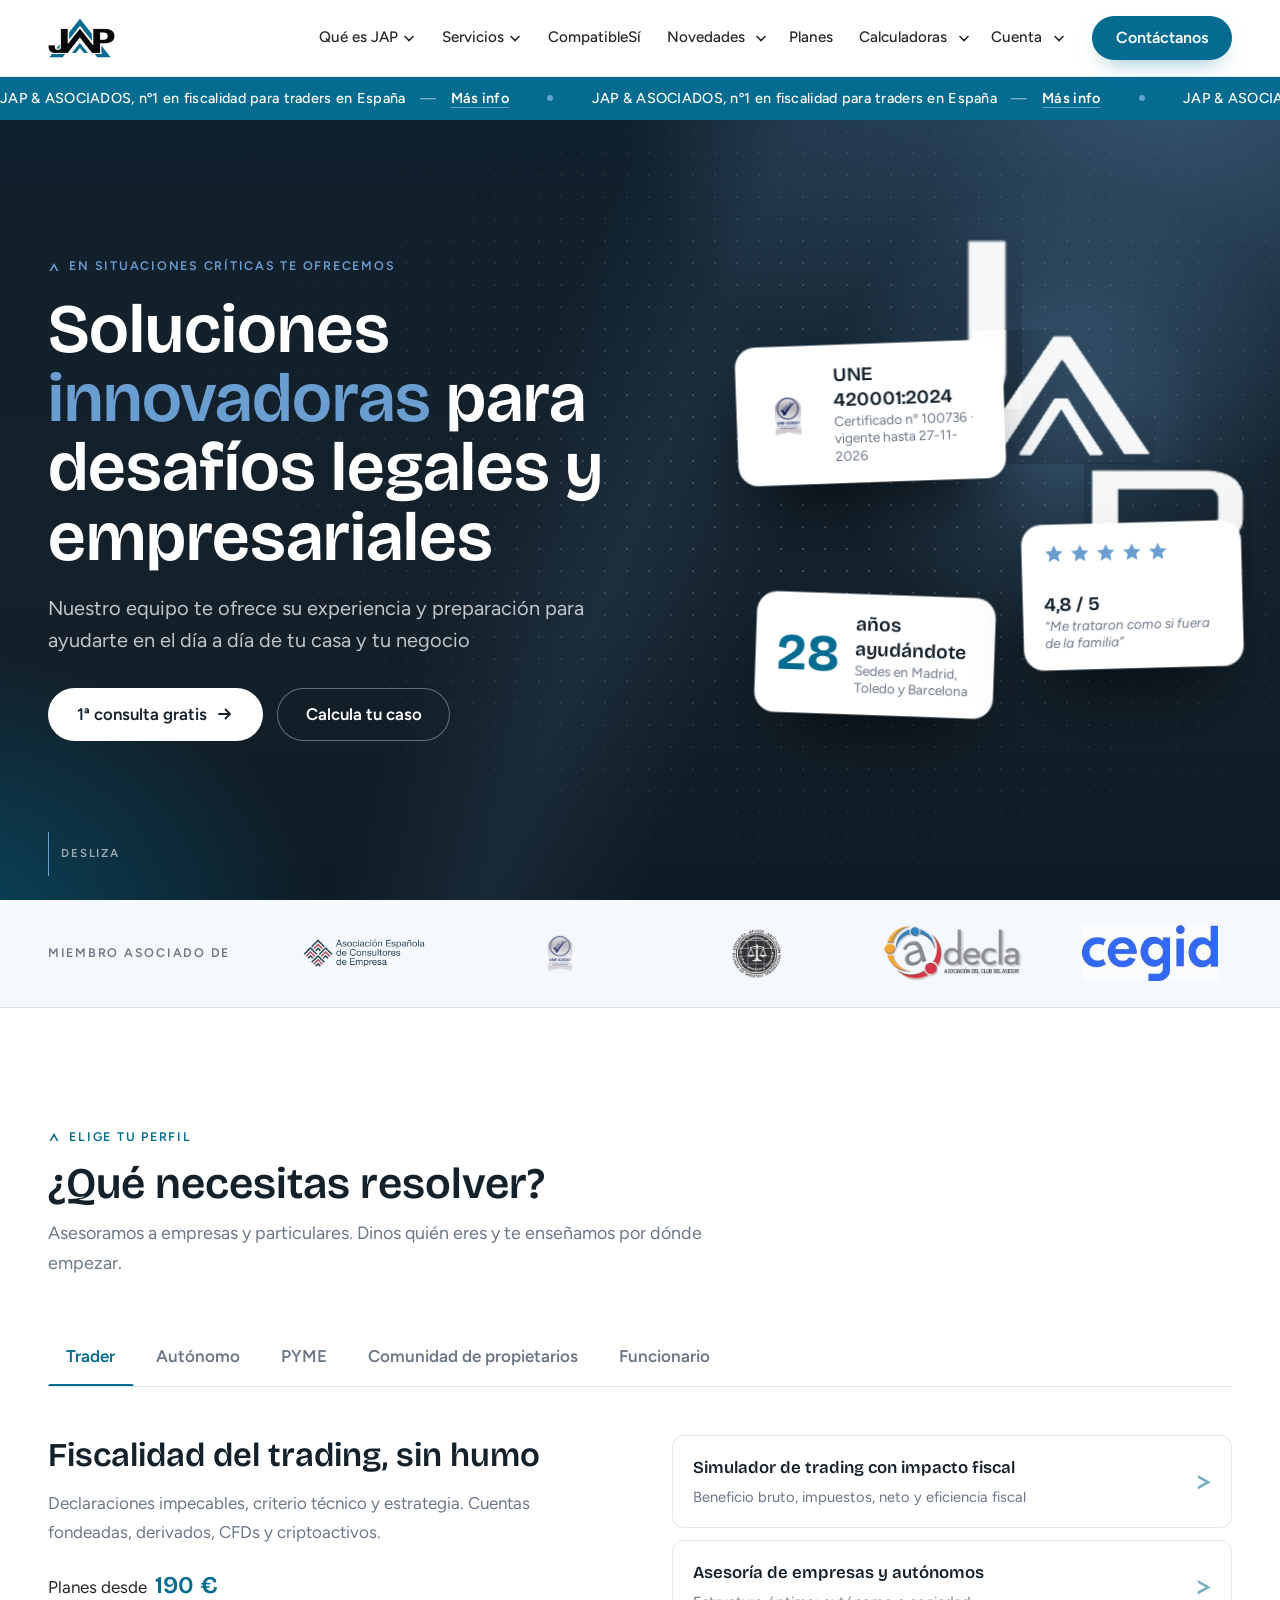
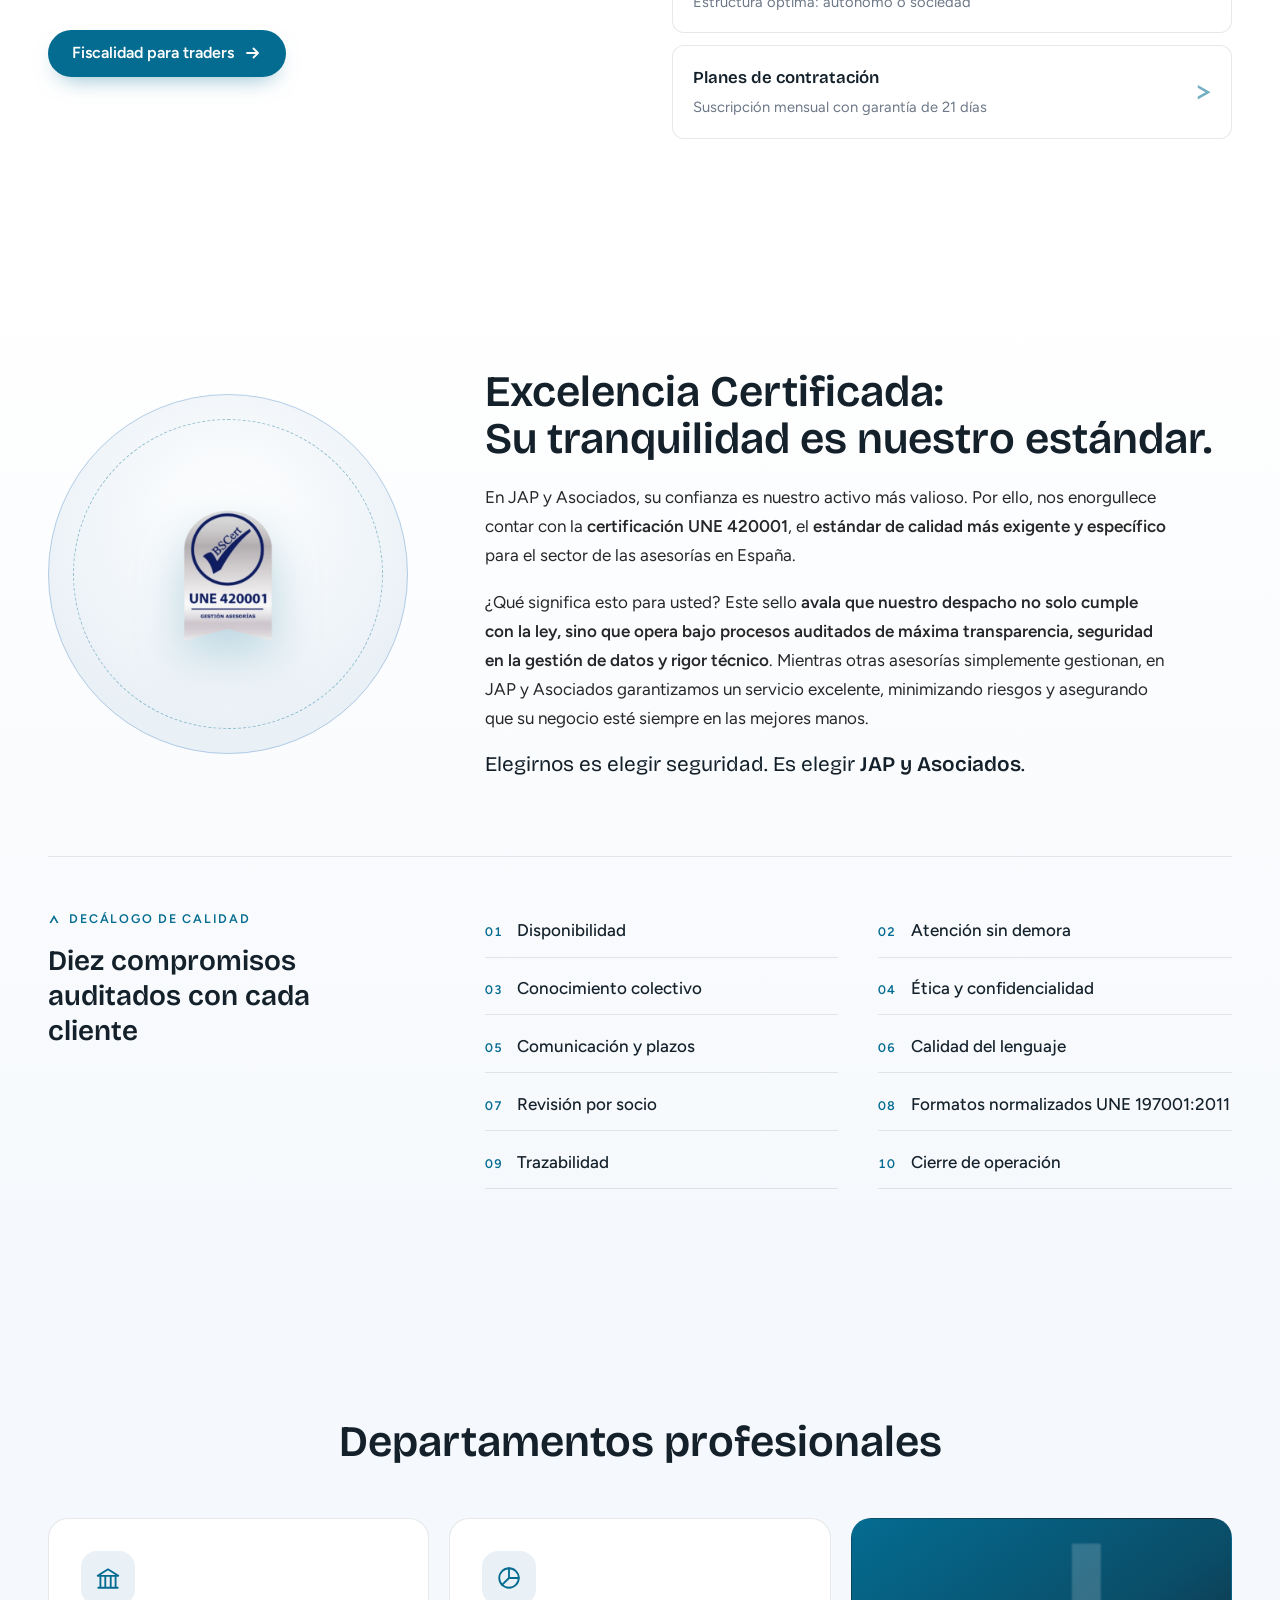
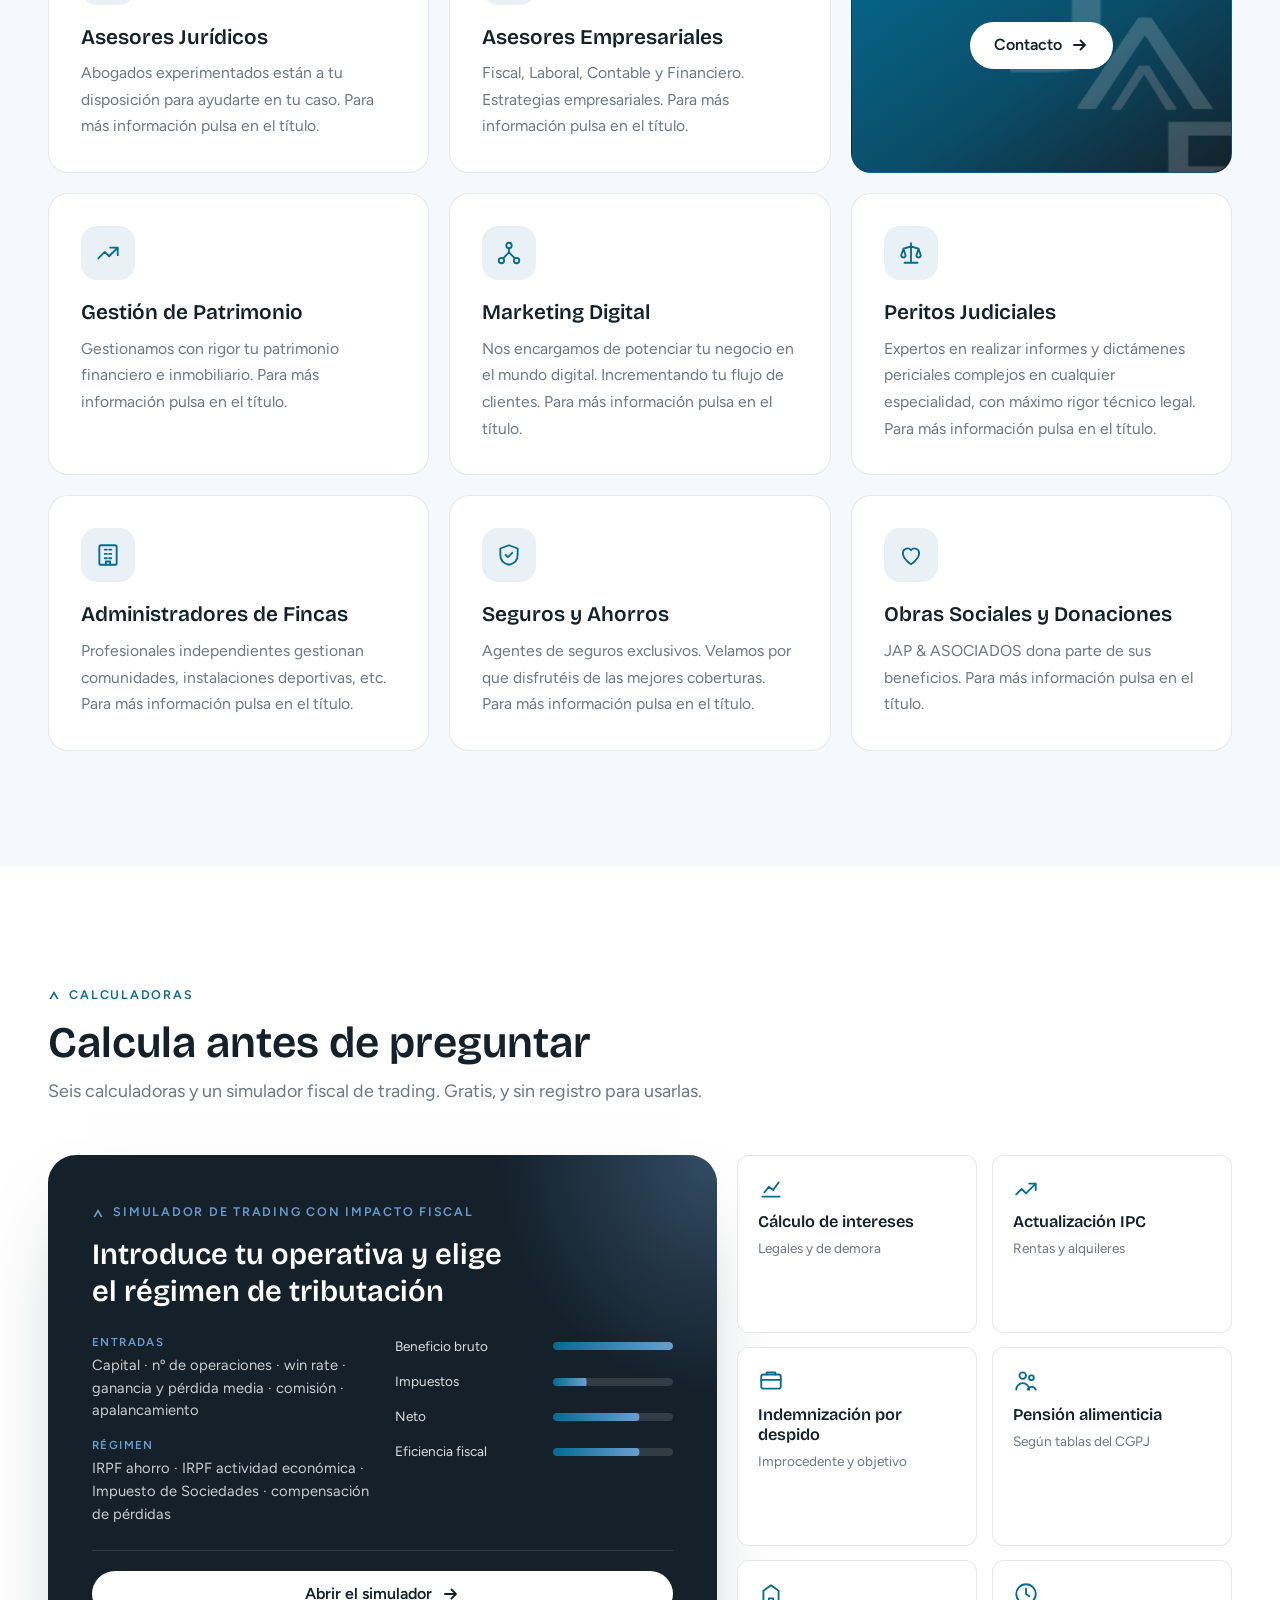
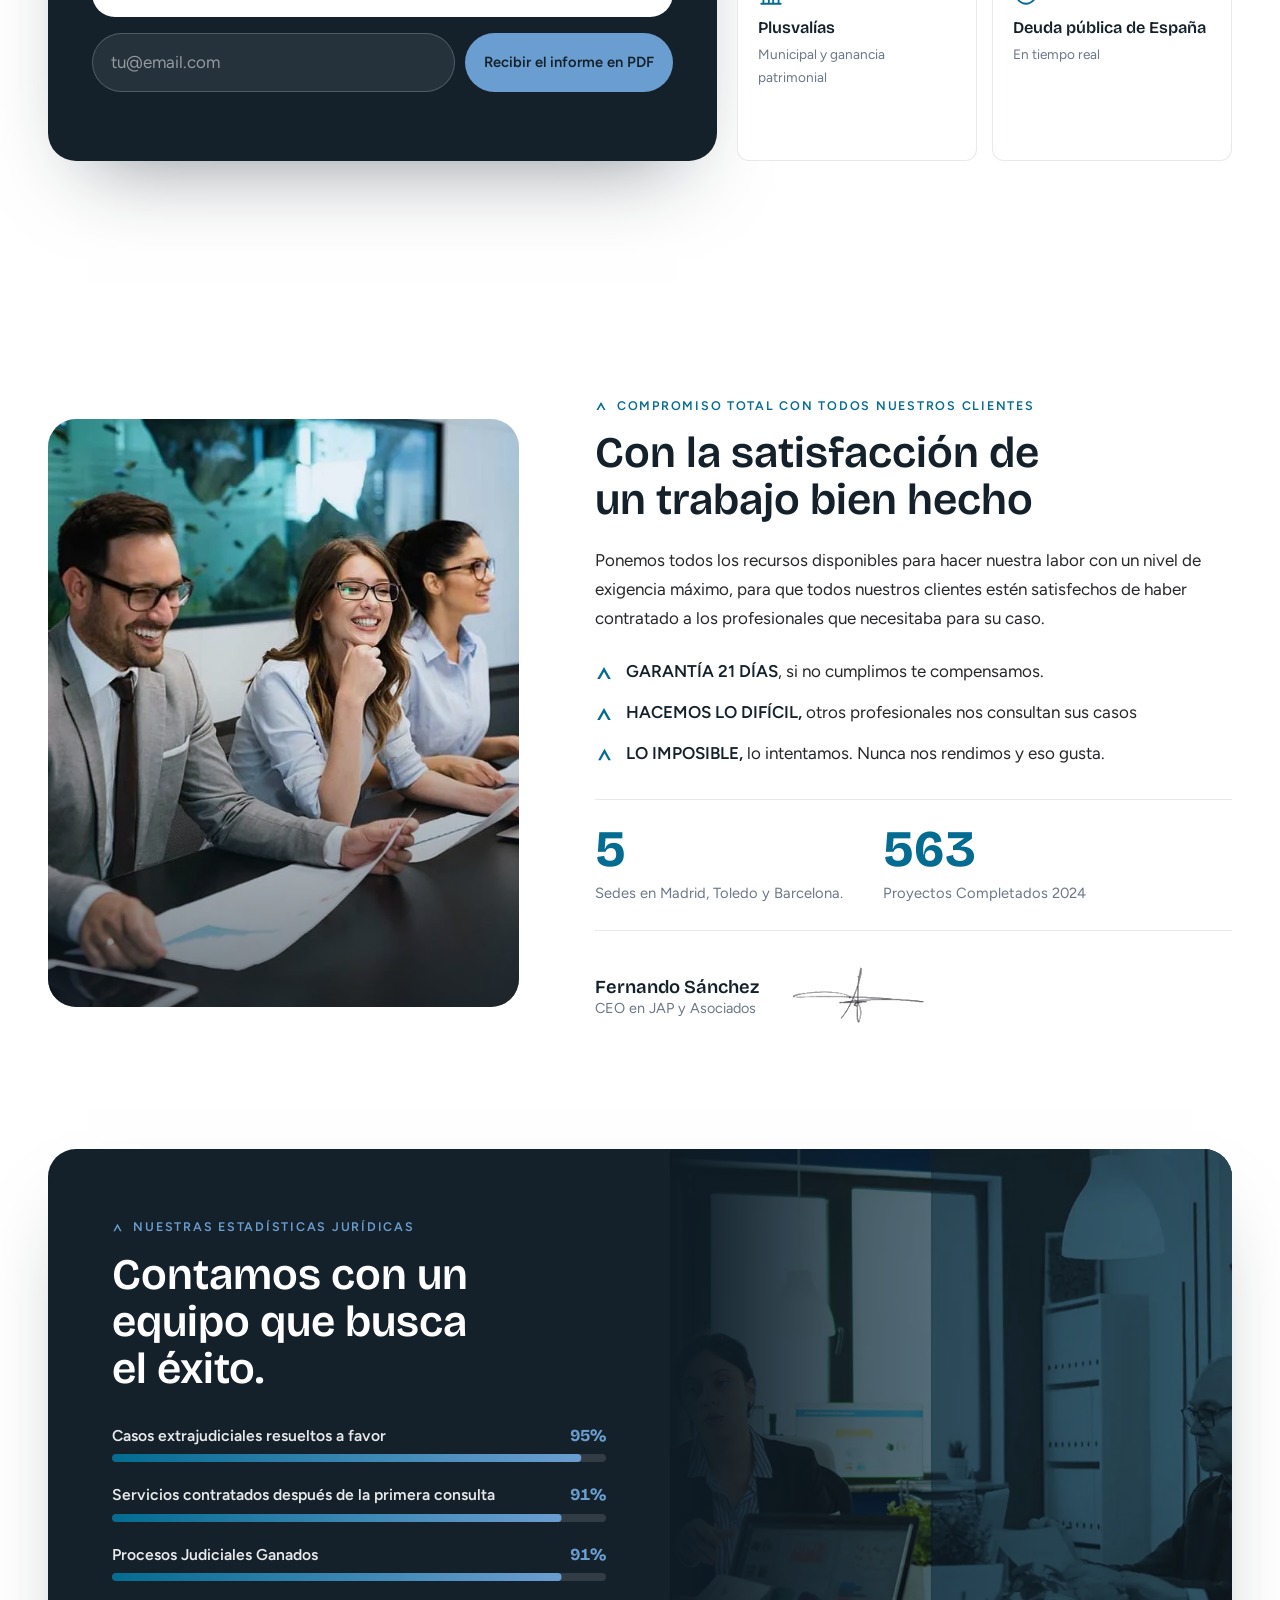
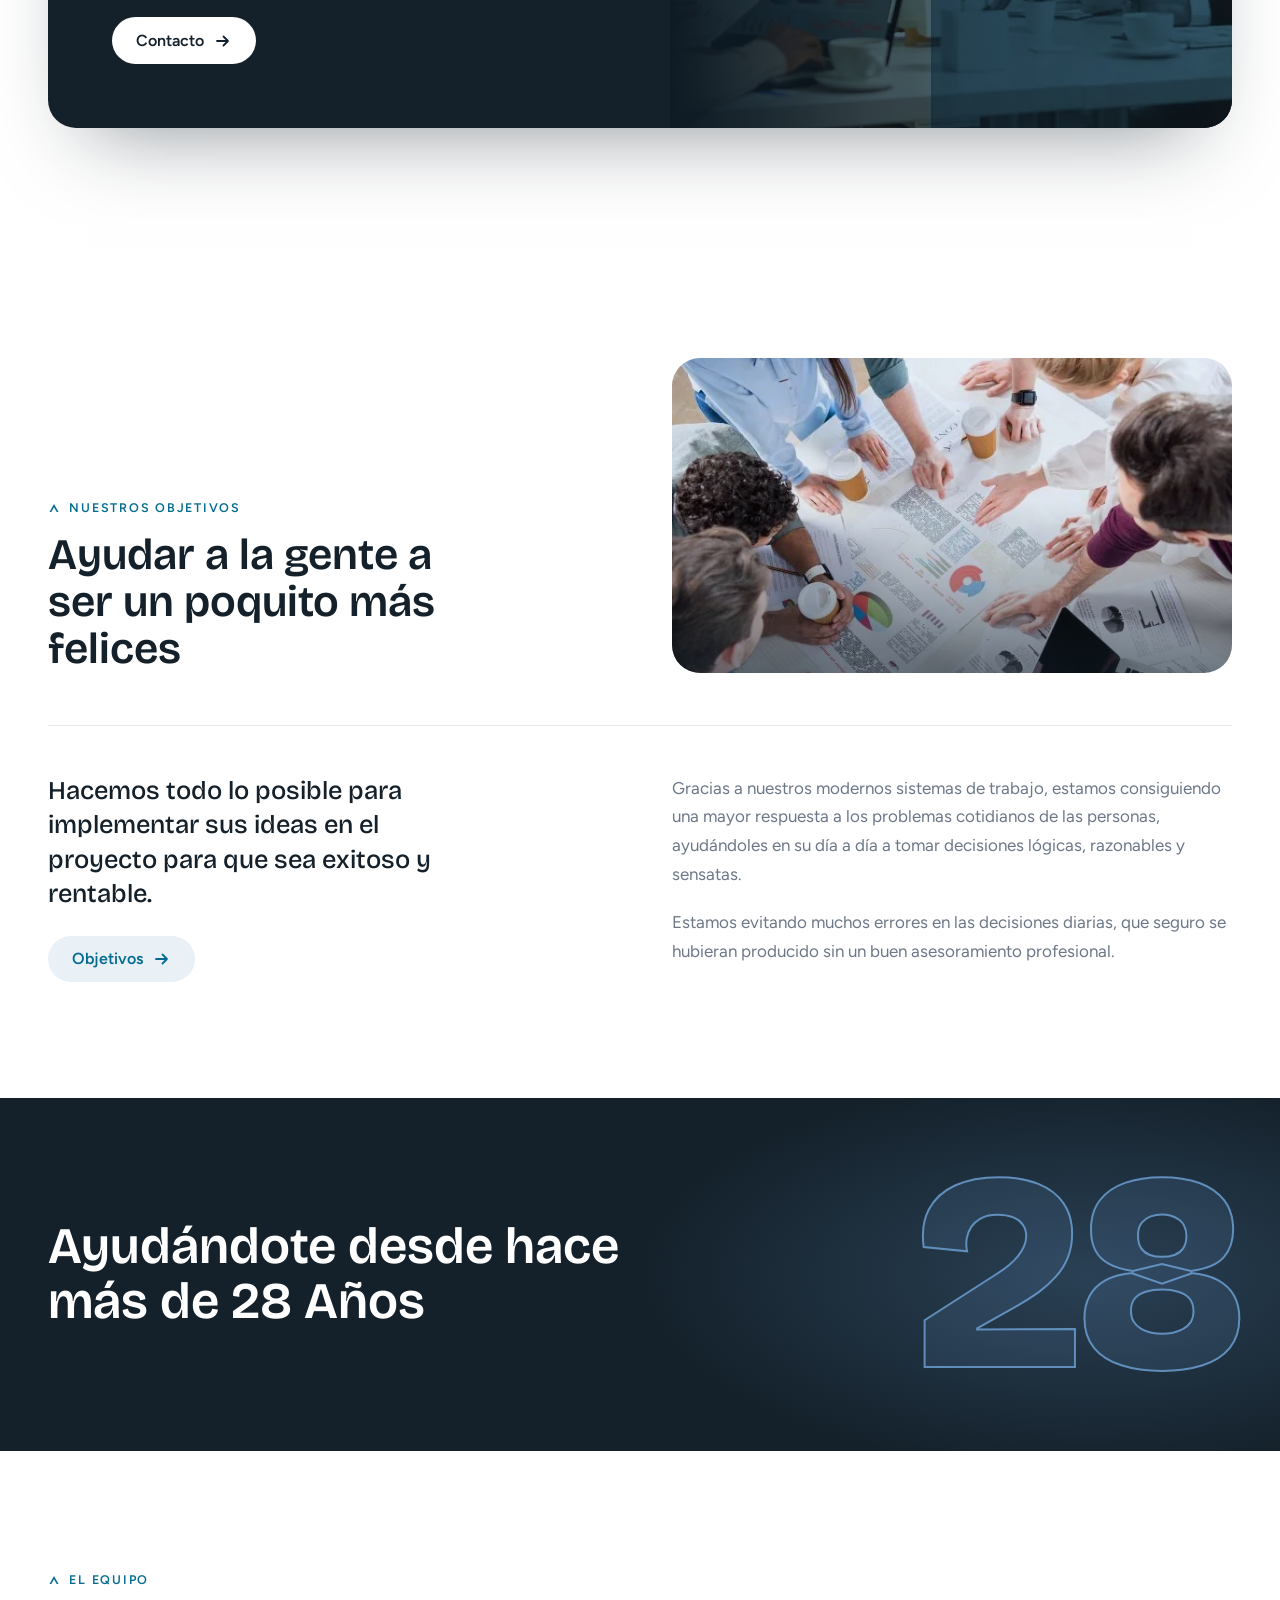
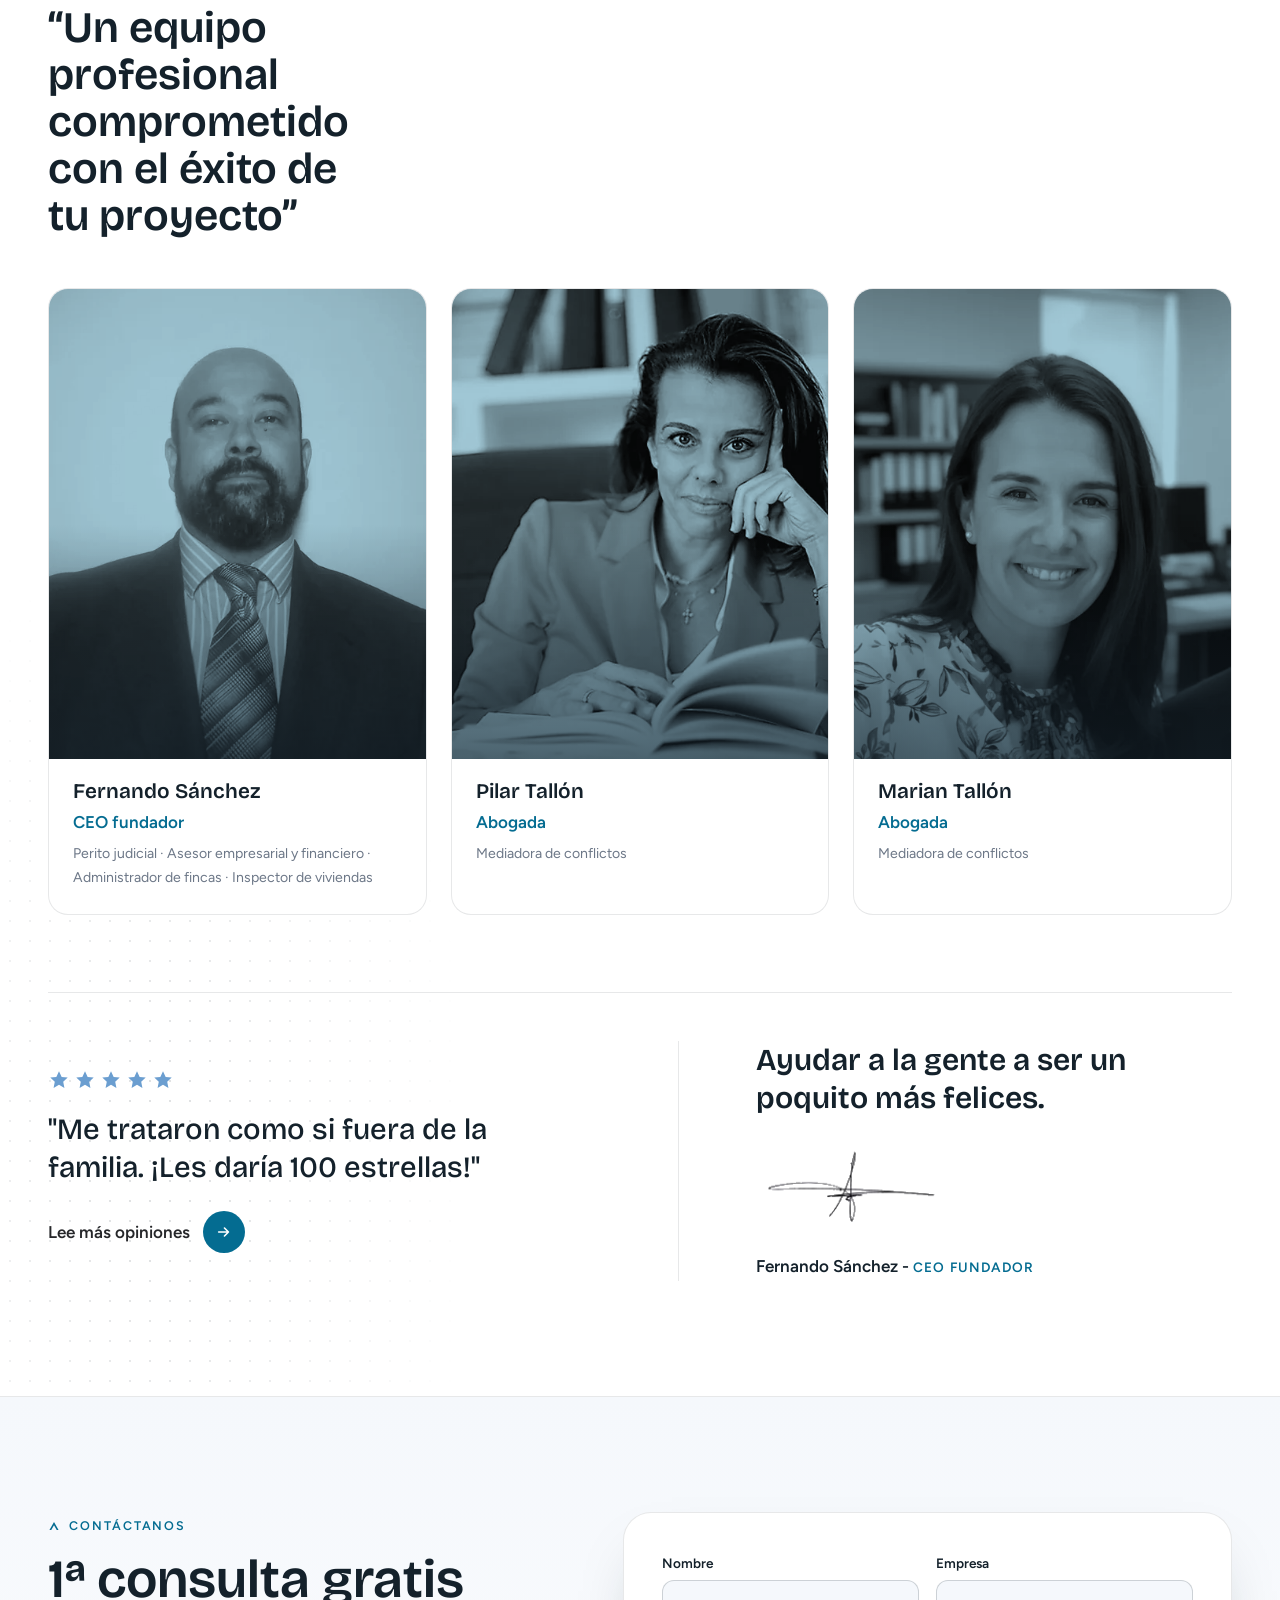
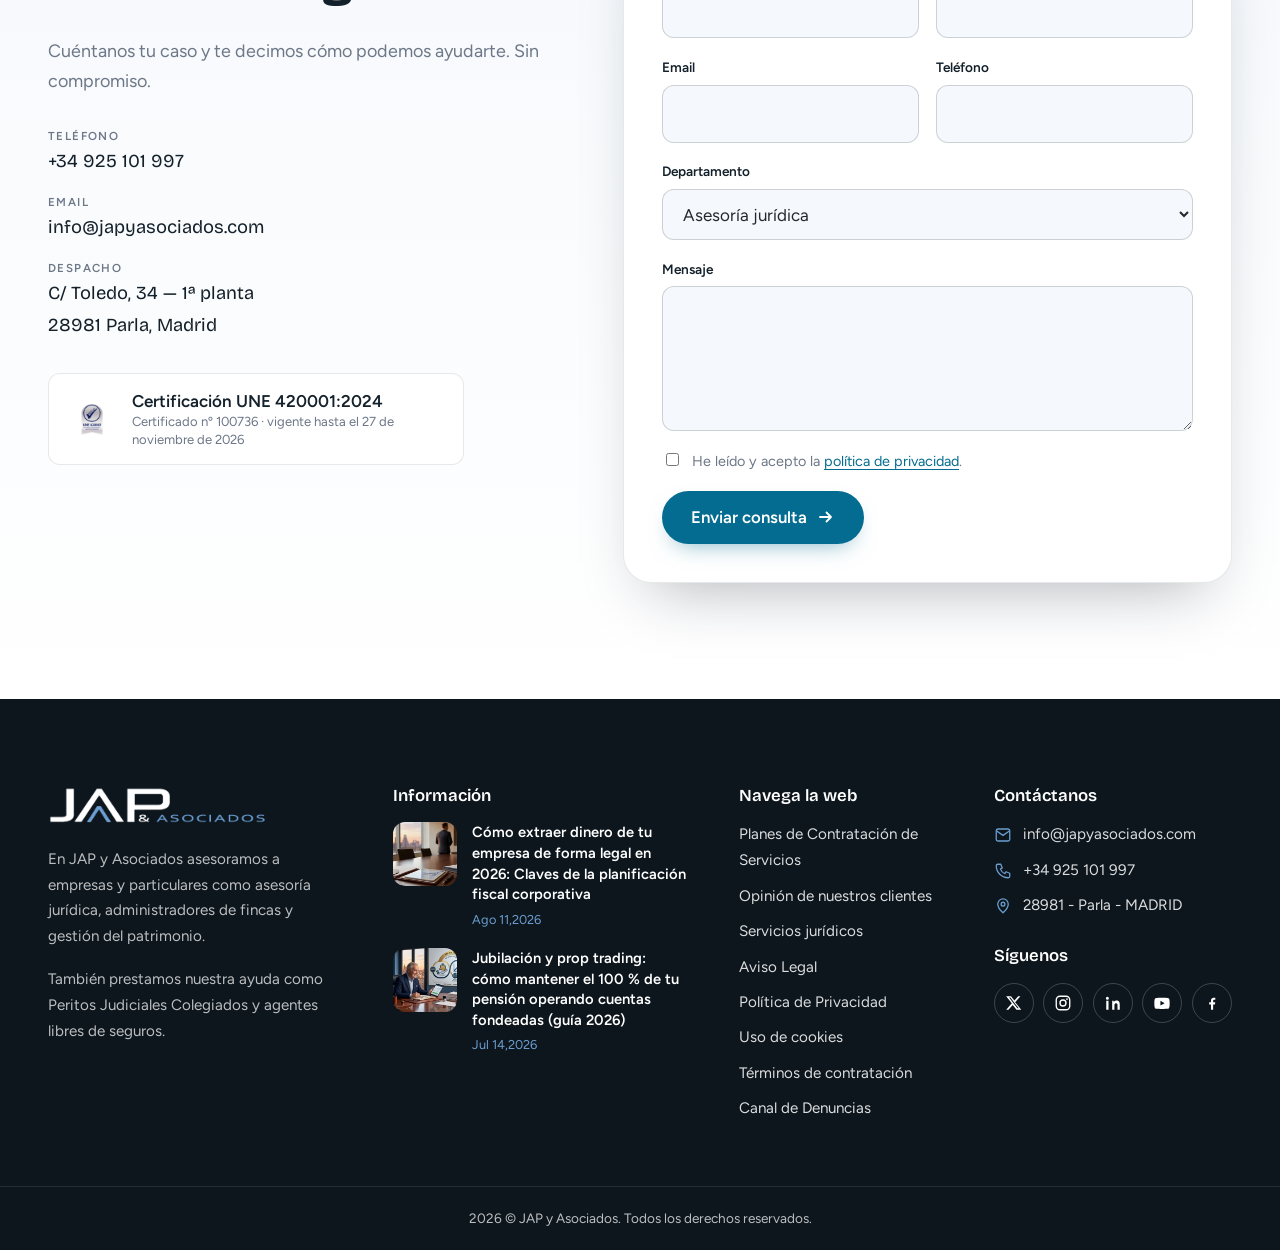
==== commit f5c16090: "design: hero de alto impacto a pantalla completa Titular mayor con "innovadoras" en azul de marca, m" ====
--- a/prototype/index.html
+++ b/prototype/index.html
@@ -113,7 +113,7 @@
       <p class="eyebrow eyebrow--claro hero__eyebrow">En situaciones críticas te ofrecemos</p>
       <h1 class="hero__titulo" id="t-hero">
         <span class="w" style="--i:0"><span>Soluciones</span></span>
-        <span class="w" style="--i:1"><span>innovadoras</span></span>
+        <span class="w" style="--i:1"><span class="hero__resalte">innovadoras</span></span>
         <span class="w" style="--i:2"><span>para</span></span>
         <span class="w" style="--i:3"><span>desafíos</span></span>
         <span class="w" style="--i:4"><span>legales</span></span>
@@ -160,6 +160,7 @@
       </div>
     </div>
   </div>
+  <a class="hero__scroll" href="#perfiles"><span class="hero__scroll-linea" aria-hidden="true"></span>Desliza</a>
 </section>
 
 <!-- ================= MIEMBRO ASOCIADO DE ================= -->
--- a/prototype/assets/css/styles.css
+++ b/prototype/assets/css/styles.css
@@ -136,62 +136,76 @@
 .ticker__item a:hover{text-decoration-color:#fff}
 @keyframes ticker{to{transform:translateX(-25%)}}
 
-/* ---------- Hero (navy) ---------- */
-.hero{position:relative;overflow:hidden;color:#fff;padding-block:clamp(3.5rem,7vw,6.5rem) clamp(3.5rem,7vw,6rem);
-  background:radial-gradient(60% 70% at 88% 0%,rgba(107,158,208,.38),transparent 62%),
-             radial-gradient(45% 55% at 0% 100%,rgba(4,108,145,.45),transparent 62%),var(--marino)}
-.hero::before{content:"";position:absolute;inset:0;pointer-events:none;background-image:radial-gradient(rgba(255,255,255,.16) 1px,transparent 1.4px);background-size:22px 22px;-webkit-mask-image:radial-gradient(60% 70% at 62% 45%,#000 20%,transparent 75%);mask-image:radial-gradient(60% 70% at 62% 45%,#000 20%,transparent 75%)}
-.hero__rejilla{position:relative;display:grid;grid-template-columns:1.05fr .95fr;gap:clamp(2rem,5vw,5rem);align-items:center}
+/* ---------- Hero (navy, a pantalla completa) ---------- */
+.hero{position:relative;overflow:hidden;color:#fff;display:grid;align-items:center;min-height:calc(100svh - var(--cab-h) - 44px);padding-block:clamp(2rem,4vw,3.5rem) clamp(3.5rem,6vw,5rem);
+  background:radial-gradient(70% 80% at 92% -5%,rgba(107,158,208,.42),transparent 62%),
+             radial-gradient(50% 60% at -5% 105%,rgba(4,108,145,.55),transparent 62%),
+             linear-gradient(180deg,#10202C 0%,var(--marino) 60%,#0F1B24 100%)}
+.hero::before{content:"";position:absolute;inset:0;pointer-events:none;background-image:radial-gradient(rgba(255,255,255,.18) 1px,transparent 1.4px);background-size:22px 22px;-webkit-mask-image:radial-gradient(70% 80% at 65% 45%,#000 15%,transparent 75%);mask-image:radial-gradient(70% 80% at 65% 45%,#000 15%,transparent 75%)}
+.hero::after{content:"";position:absolute;inset:-20% -10%;pointer-events:none;background:linear-gradient(112deg,transparent 42%,rgba(107,158,208,.10) 50%,transparent 58%);animation:haz 16s ease-in-out infinite alternate}
+@keyframes haz{from{transform:translateX(-12%)}to{transform:translateX(12%)}}
+.hero__rejilla{position:relative;z-index:1;display:grid;grid-template-columns:1.15fr .85fr;gap:clamp(2rem,5vw,5rem);align-items:center}
 .hero__eyebrow{margin-bottom:1.25rem}
-.hero__titulo{font-size:clamp(2.6rem,5.2vw,4.25rem);line-height:1.04;margin:0 0 1.25rem;color:#fff}
+.hero__titulo{font-size:clamp(2.8rem,5.4vw,4.75rem);line-height:1;margin:0 0 1.25rem;color:#fff;letter-spacing:0}
+.hero__resalte{color:var(--azul)}
 .w{display:inline-block;overflow:hidden;vertical-align:bottom;padding-bottom:.12em;margin-bottom:-.12em}
 .w>span{display:inline-block}
 .js .w>span{transform:translateY(110%);opacity:0}
-.js.cargado .w>span{animation:palabra .9s var(--ease) forwards;animation-delay:calc(.2s + var(--i)*.07s)}
+.js.cargado .w>span{animation:palabra 1s var(--ease) forwards;animation-delay:calc(.25s + var(--i)*.08s)}
 @keyframes palabra{to{transform:none;opacity:1}}
-.hero__sub{font-size:clamp(1.05rem,1.5vw,1.2rem);color:rgba(255,255,255,.72);max-width:44ch;margin-bottom:2rem}
-.hero__acciones{display:flex;flex-wrap:wrap;gap:.75rem}
-.js .hero__eyebrow,.js .hero__sub,.js .hero__acciones{opacity:0;transform:translateY(14px)}
-.js.cargado .hero__eyebrow{animation:sube .8s var(--ease) .05s forwards}
-.js.cargado .hero__sub{animation:sube .8s var(--ease) .8s forwards}
-.js.cargado .hero__acciones{animation:sube .8s var(--ease) .95s forwards}
+.hero__sub{font-size:clamp(1.1rem,1.6vw,1.25rem);line-height:1.6;color:rgba(255,255,255,.74);max-width:44ch;margin-bottom:2rem}
+.hero__acciones{display:flex;flex-wrap:wrap;gap:.85rem}
+.js .hero__eyebrow,.js .hero__sub,.js .hero__acciones{opacity:0;transform:translateY(16px)}
+.js.cargado .hero__eyebrow{animation:sube .9s var(--ease) .05s forwards}
+.js.cargado .hero__sub{animation:sube .9s var(--ease) .95s forwards}
+.js.cargado .hero__acciones{animation:sube .9s var(--ease) 1.1s forwards}
 @keyframes sube{to{opacity:1;transform:none}}
 
-.hero__visual{position:relative;aspect-ratio:1;width:100%;max-width:580px;margin-inline:auto}
-.mono{position:absolute;right:0;top:0;width:64%;aspect-ratio:1}
-.mono__pieza{position:absolute;inset:0;width:100%;height:100%;object-fit:contain;filter:brightness(0) invert(1);opacity:.94}
+.hero__visual{position:relative;aspect-ratio:1;width:100%;max-width:640px;margin-inline:auto;--px:0;--py:0}
+.mono{position:absolute;right:-4%;top:-6%;width:78%;aspect-ratio:1;translate:calc(var(--px)*-8px) calc(var(--py)*-6px);transition:translate .8s var(--ease)}
+.mono::before{content:"";position:absolute;inset:-18%;border-radius:50%;background:radial-gradient(circle,rgba(107,158,208,.42) 0%,rgba(107,158,208,.12) 40%,transparent 68%);animation:respira 7s ease-in-out infinite alternate;pointer-events:none}
+@keyframes respira{from{opacity:.55;transform:scale(.94)}to{opacity:1;transform:scale(1.04)}}
+.mono__pieza{position:absolute;inset:0;width:100%;height:100%;object-fit:contain;filter:brightness(0) invert(1) drop-shadow(0 30px 40px rgba(0,0,0,.45));opacity:.96}
 .mono__pieza--j{clip-path:inset(0 62% 52% 0)}
 .mono__pieza--a{clip-path:inset(27% 26% 37% 25%)}
 .mono__pieza--p{clip-path:inset(63% 0 0 55%)}
-.js .mono__pieza{opacity:0;transform:translateY(28px)}
-.js.cargado .mono__pieza{animation:mono 1s var(--ease) forwards}
-.js.cargado .mono__pieza--j{animation-delay:.45s}
-.js.cargado .mono__pieza--a{animation-delay:.6s}
-.js.cargado .mono__pieza--p{animation-delay:.75s}
-@keyframes mono{to{opacity:.94;transform:none}}
-
-.tarjeta-hero{position:absolute;color:var(--marino);transform:rotate(var(--rot))}
-.tarjeta-hero__flota{display:flex;align-items:center;gap:.9rem;background:#fff;padding:.95rem 1.1rem;border-radius:18px;box-shadow:0 34px 60px -26px rgba(0,0,0,.6),0 0 0 1px rgba(255,255,255,.4);animation:flota 7s ease-in-out infinite alternate}
-.tarjeta-hero__flota>img{width:52px;height:52px;flex:0 0 auto}
+.js .mono__pieza{opacity:0;transform:translateY(40px) scale(.96)}
+.js.cargado .mono__pieza{animation:mono 1.2s var(--ease) forwards}
+.js.cargado .mono__pieza--j{animation-delay:.5s}
+.js.cargado .mono__pieza--a{animation-delay:.7s}
+.js.cargado .mono__pieza--p{animation-delay:.9s}
+@keyframes mono{to{opacity:.96;transform:none}}
+
+.tarjeta-hero{position:absolute;color:var(--marino);transform:rotate(var(--rot));translate:calc(var(--px)*var(--pf,10px)) calc(var(--py)*var(--pf,10px));transition:translate .8s var(--ease)}
+.tarjeta-hero__flota{display:flex;align-items:center;gap:1rem;background:#fff;padding:1.1rem 1.3rem;border-radius:20px;box-shadow:0 40px 70px -26px rgba(0,0,0,.65),0 0 0 1px rgba(255,255,255,.45);animation:flota 7s ease-in-out infinite alternate}
+.tarjeta-hero__flota>img{width:60px;height:60px;flex:0 0 auto}
 .tarjeta-hero__txt{display:flex;flex-direction:column;line-height:1.3;min-width:0}
-.tarjeta-hero__txt strong{font-family:var(--f-display);font-size:1.05rem;color:var(--marino)}
-.tarjeta-hero__txt span{font-size:.8rem;color:var(--gris)}
-.tarjeta-hero__flota .tarjeta-hero__num{font:700 2.6rem/1 var(--f-display);color:var(--azul-hondo);flex:0 0 auto}
-.tarjeta-hero--une{left:0;top:16%;width:52%;--rot:-2deg}
-.tarjeta-hero--anos{left:3%;bottom:6%;width:46%;--rot:2deg}
-.tarjeta-hero--nota{right:0;bottom:12%;width:46%;--rot:-1.5deg}
+.tarjeta-hero__txt strong{font-family:var(--f-display);font-size:1.2rem;color:var(--marino)}
+.tarjeta-hero__txt span{font-size:.85rem;color:var(--gris)}
+.tarjeta-hero__flota .tarjeta-hero__num{font:700 3.2rem/1 var(--f-display);color:var(--azul-hondo);flex:0 0 auto}
+.tarjeta-hero--une{left:-4%;top:18%;width:56%;--rot:-2deg;--pf:14px}
+.tarjeta-hero--anos{left:0;bottom:4%;width:50%;--rot:2deg;--pf:8px}
+.tarjeta-hero--nota{right:-2%;bottom:14%;width:46%;--rot:-1.5deg;--pf:18px}
 .tarjeta-hero--anos .tarjeta-hero__flota{animation-duration:8s;animation-delay:-2s}
-.tarjeta-hero--nota .tarjeta-hero__flota{animation-duration:6.5s;animation-delay:-4s;flex-direction:column;align-items:flex-start;gap:.45rem}
+.tarjeta-hero--nota .tarjeta-hero__flota{animation-duration:6.5s;animation-delay:-4s;flex-direction:column;align-items:flex-start;gap:.5rem}
 .tarjeta-hero--nota .tarjeta-hero__txt span{font-style:italic}
-.estrellas--mini{flex:0 0 auto;display:grid;grid-template-columns:repeat(5,16px);gap:.1rem;margin:0}
-.estrellas--mini svg{width:16px;height:16px}
-.js .tarjeta-hero{opacity:0;transform:translateY(30px) rotate(0deg) scale(.96)}
-.js.cargado .tarjeta-hero{animation:tarjeta 1.1s var(--ease) forwards}
-.js.cargado .tarjeta-hero--une{animation-delay:.9s}
-.js.cargado .tarjeta-hero--anos{animation-delay:1.05s}
-.js.cargado .tarjeta-hero--nota{animation-delay:1.2s}
+.estrellas--mini{flex:0 0 auto;display:grid;grid-template-columns:repeat(5,18px);gap:.15rem;margin:0}
+.estrellas--mini svg{width:18px;height:18px}
+.js .tarjeta-hero{opacity:0;transform:translateY(40px) rotate(0deg) scale(.94)}
+.js.cargado .tarjeta-hero{animation:tarjeta 1.2s var(--spring) forwards}
+.js.cargado .tarjeta-hero--une{animation-delay:1.1s}
+.js.cargado .tarjeta-hero--anos{animation-delay:1.3s}
+.js.cargado .tarjeta-hero--nota{animation-delay:1.5s}
 @keyframes tarjeta{to{opacity:1;transform:translateY(0) rotate(var(--rot)) scale(1)}}
 @keyframes flota{from{transform:translateY(0)}to{transform:translateY(-10px)}}
+
+.hero__scroll{position:absolute;left:clamp(1.25rem,5vw,3rem);bottom:1.5rem;z-index:2;display:inline-flex;align-items:center;gap:.75rem;font:600 .72rem/1 var(--f-cuerpo);letter-spacing:.16em;text-transform:uppercase;color:rgba(255,255,255,.6);text-decoration:none;transition:color .2s}
+.hero__scroll:hover{color:#fff}
+.hero__scroll-linea{display:block;width:1px;height:44px;background:rgba(255,255,255,.25);overflow:hidden;position:relative}
+.hero__scroll-linea::after{content:"";position:absolute;left:0;top:0;width:100%;height:100%;background:var(--azul);transform-origin:top;animation:linea 2.2s var(--ease) infinite}
+@keyframes linea{0%{transform:scaleY(0);transform-origin:top}45%{transform:scaleY(1);transform-origin:top}55%{transform:scaleY(1);transform-origin:bottom}100%{transform:scaleY(0);transform-origin:bottom}}
+.js .hero__scroll{opacity:0}
+.js.cargado .hero__scroll{animation:sube 1s var(--ease) 1.9s forwards}
 
 /* ---------- Miembro asociado de (franja de confianza) ---------- */
 .confianza{background:var(--hielo-2);border-bottom:1px solid var(--linea)}
@@ -475,8 +489,11 @@
   .nav__item--movil{display:block;padding-top:1.25rem;border:0}
   .nav__item--movil .btn{width:100%;justify-content:center}
 
+  .hero{min-height:0}
   .hero__rejilla{grid-template-columns:1fr}
-  .hero__visual{max-width:460px;margin-top:1rem}
+  .hero__visual{max-width:460px;margin-top:1.5rem}
+  .hero__scroll{display:none}
+  .mono{right:0;top:0;width:70%}
   .confianza__fila{grid-template-columns:1fr;gap:1rem;text-align:center}
   .logos{justify-content:center}
   .deptos__rejilla{grid-template-columns:1fr 1fr}
@@ -523,17 +540,24 @@
   .calcs{grid-template-columns:1fr}
   .tarjeta-hero__flota{padding:.75rem .85rem;gap:.65rem}
   .tarjeta-hero__flota>img{width:40px;height:40px}
-  .tarjeta-hero__txt strong{font-size:.92rem}
-  .tarjeta-hero__txt span{font-size:.7rem}
-  .tarjeta-hero__flota .tarjeta-hero__num{font-size:2rem}
+  .tarjeta-hero__flota{padding:.8rem .9rem;gap:.7rem}
+  .tarjeta-hero__flota>img{width:42px;height:42px}
+  .tarjeta-hero__txt strong{font-size:.95rem}
+  .tarjeta-hero__txt span{font-size:.72rem}
+  .tarjeta-hero__flota .tarjeta-hero__num{font-size:2.2rem}
+  .tarjeta-hero--une{left:0;width:60%}
+  .tarjeta-hero--anos{width:54%}
+  .tarjeta-hero--nota{width:50%}
 }
 
 /* ---------- Movimiento reducido ---------- */
 @media (prefers-reduced-motion:reduce){
   *,*::before,*::after{animation-duration:.001ms!important;animation-iteration-count:1!important;transition-duration:.001ms!important;scroll-behavior:auto!important}
   .js [data-anim],.js .w>span,.js .hero__eyebrow,.js .hero__sub,.js .hero__acciones{opacity:1;transform:none}
-  .js .mono__pieza{opacity:.94;transform:none}
+  .js .mono__pieza{opacity:.96;transform:none}
   .js .tarjeta-hero{opacity:1;transform:rotate(var(--rot))}
+  .js .hero__scroll{opacity:1}
+  .hero::after,.mono::before,.hero__scroll-linea::after{animation:none}
   .ticker__pista{animation:none}
   .js .barras .barra__relleno{transform:scaleX(var(--p))}
   .js .simulador__salidas i::after{transform:scaleX(var(--p))}
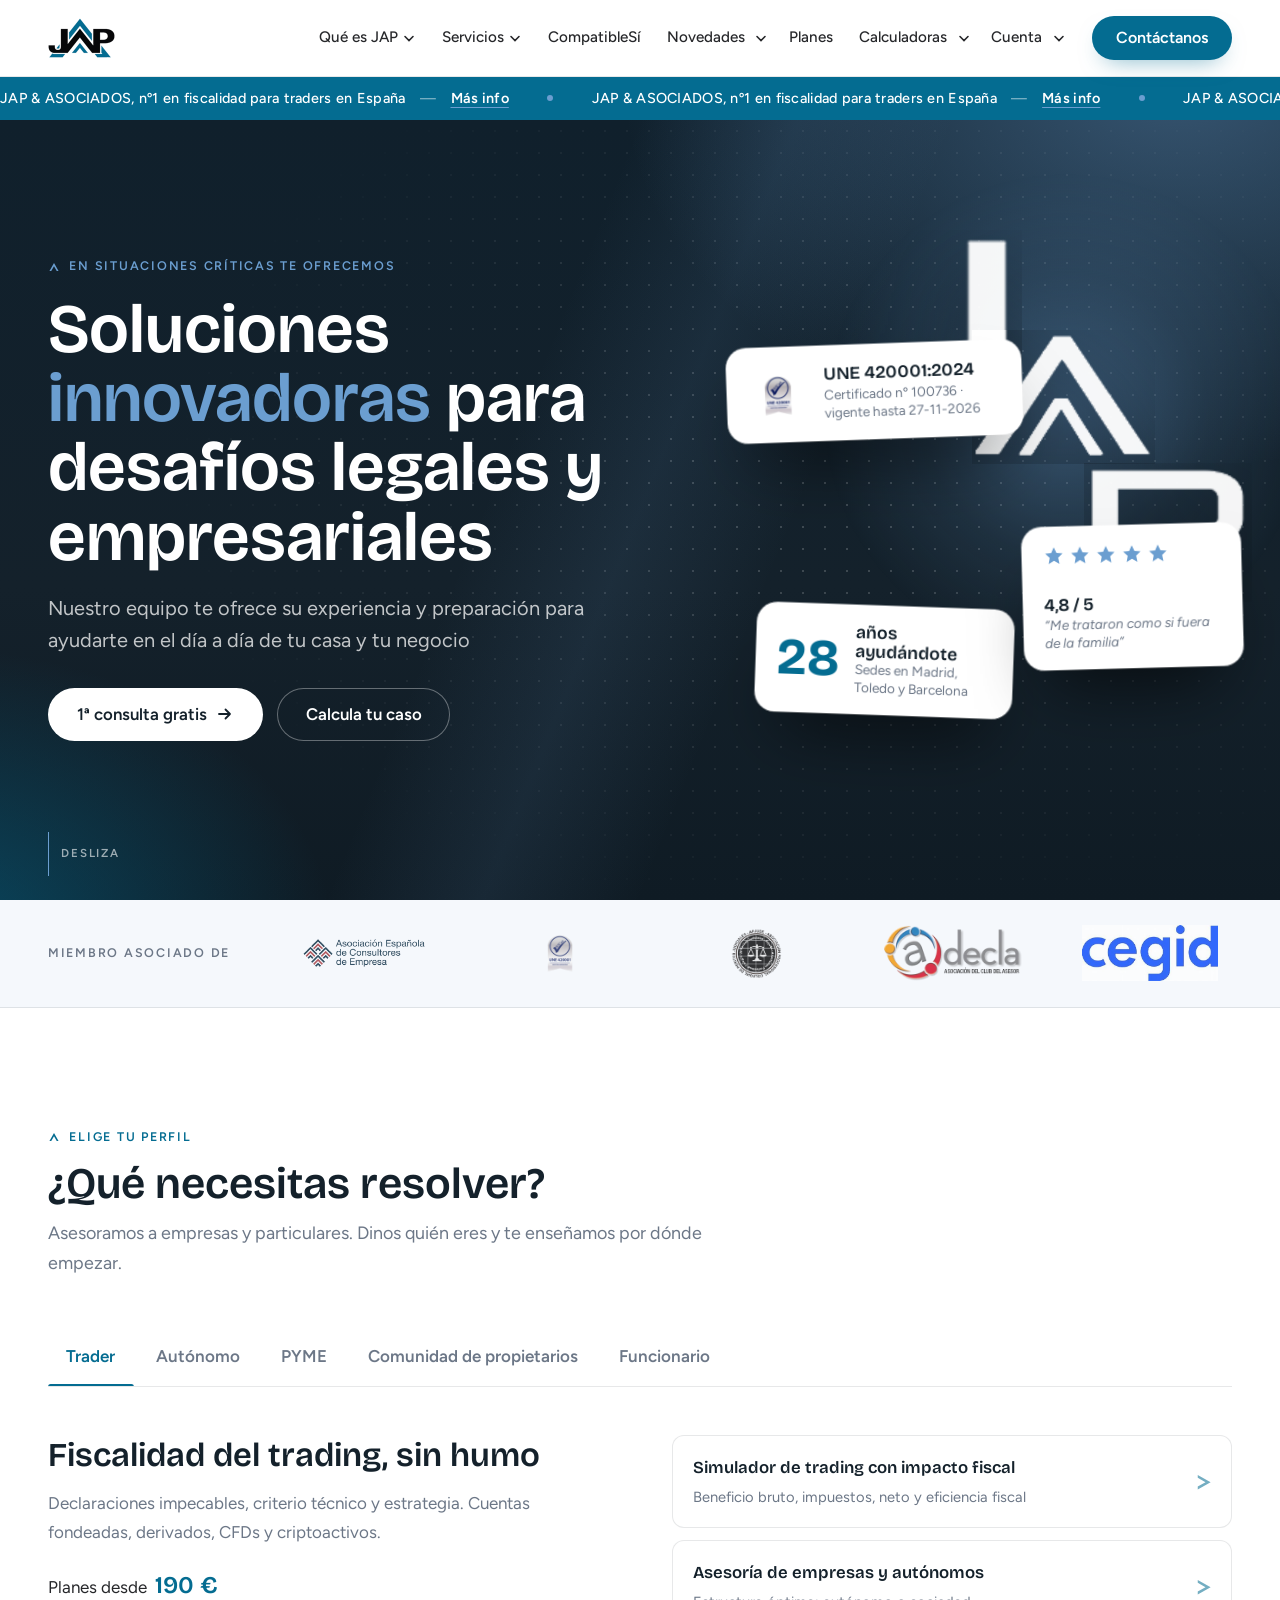
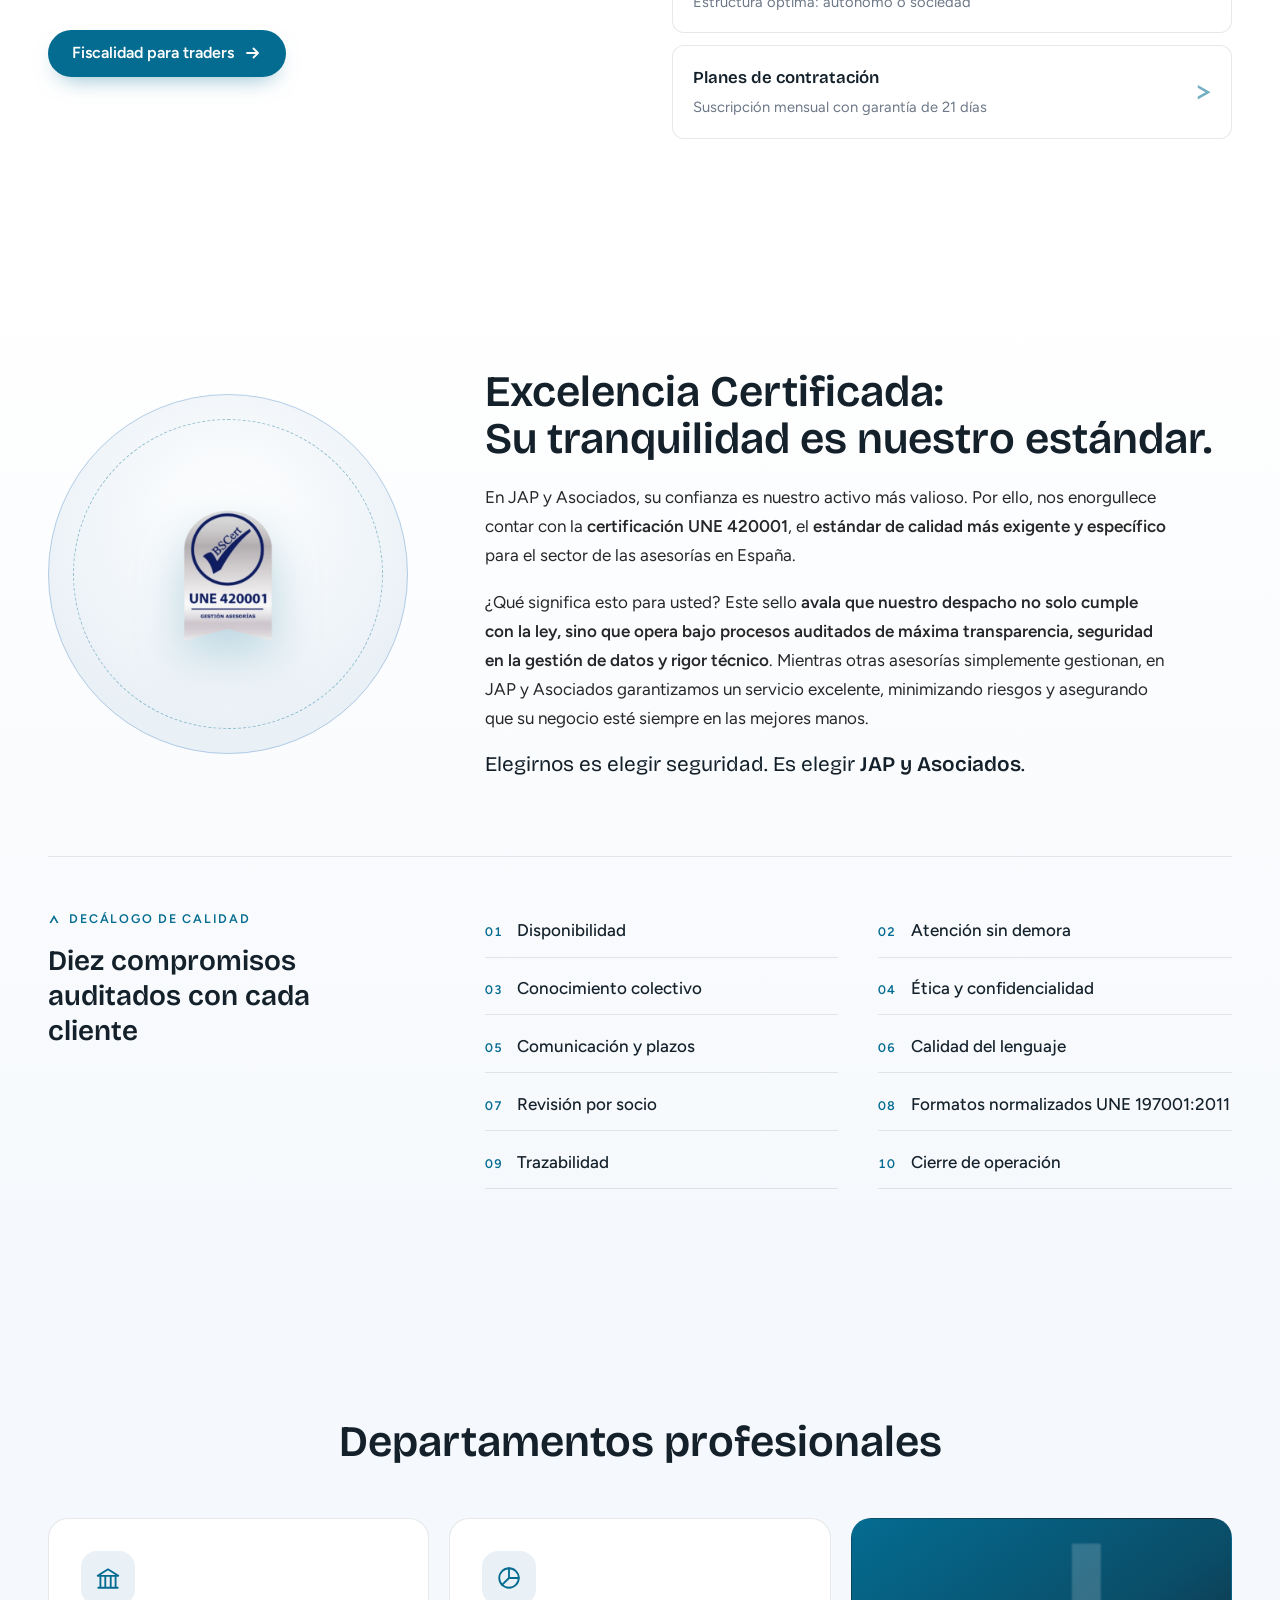
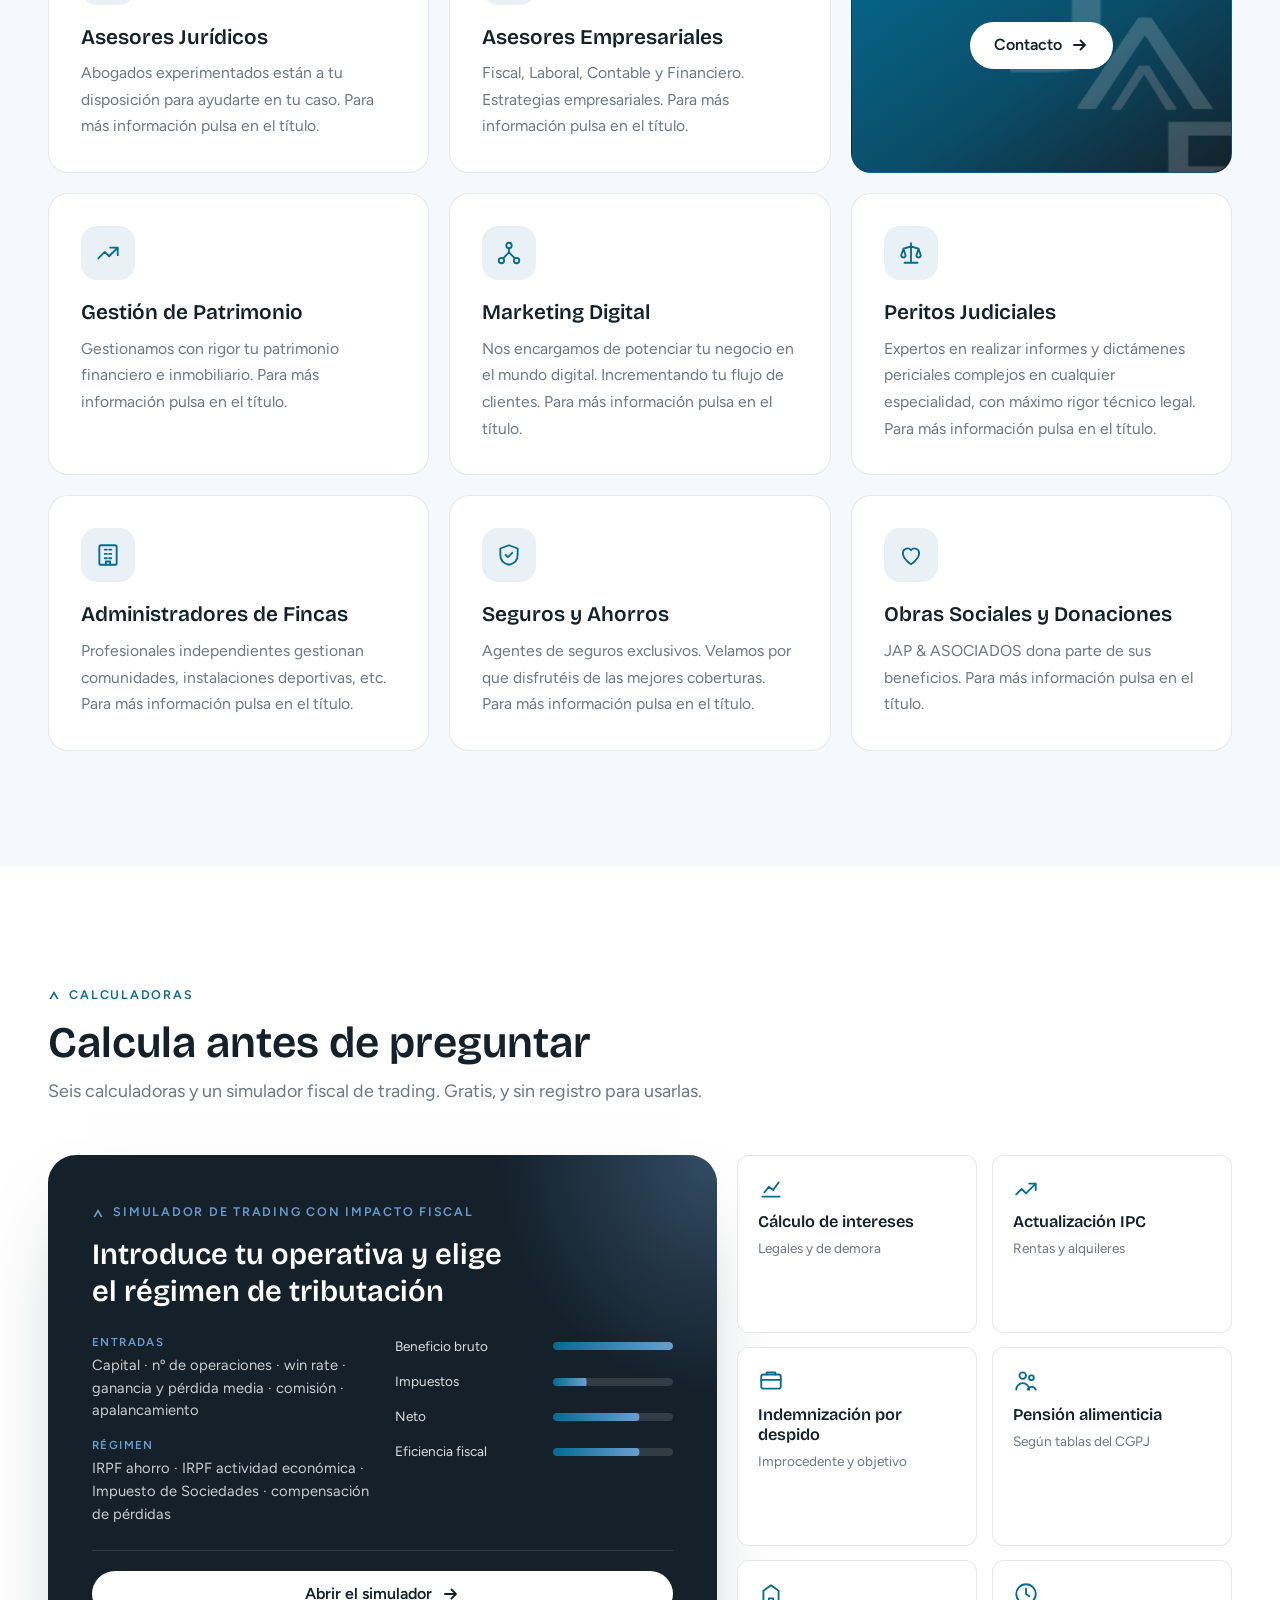
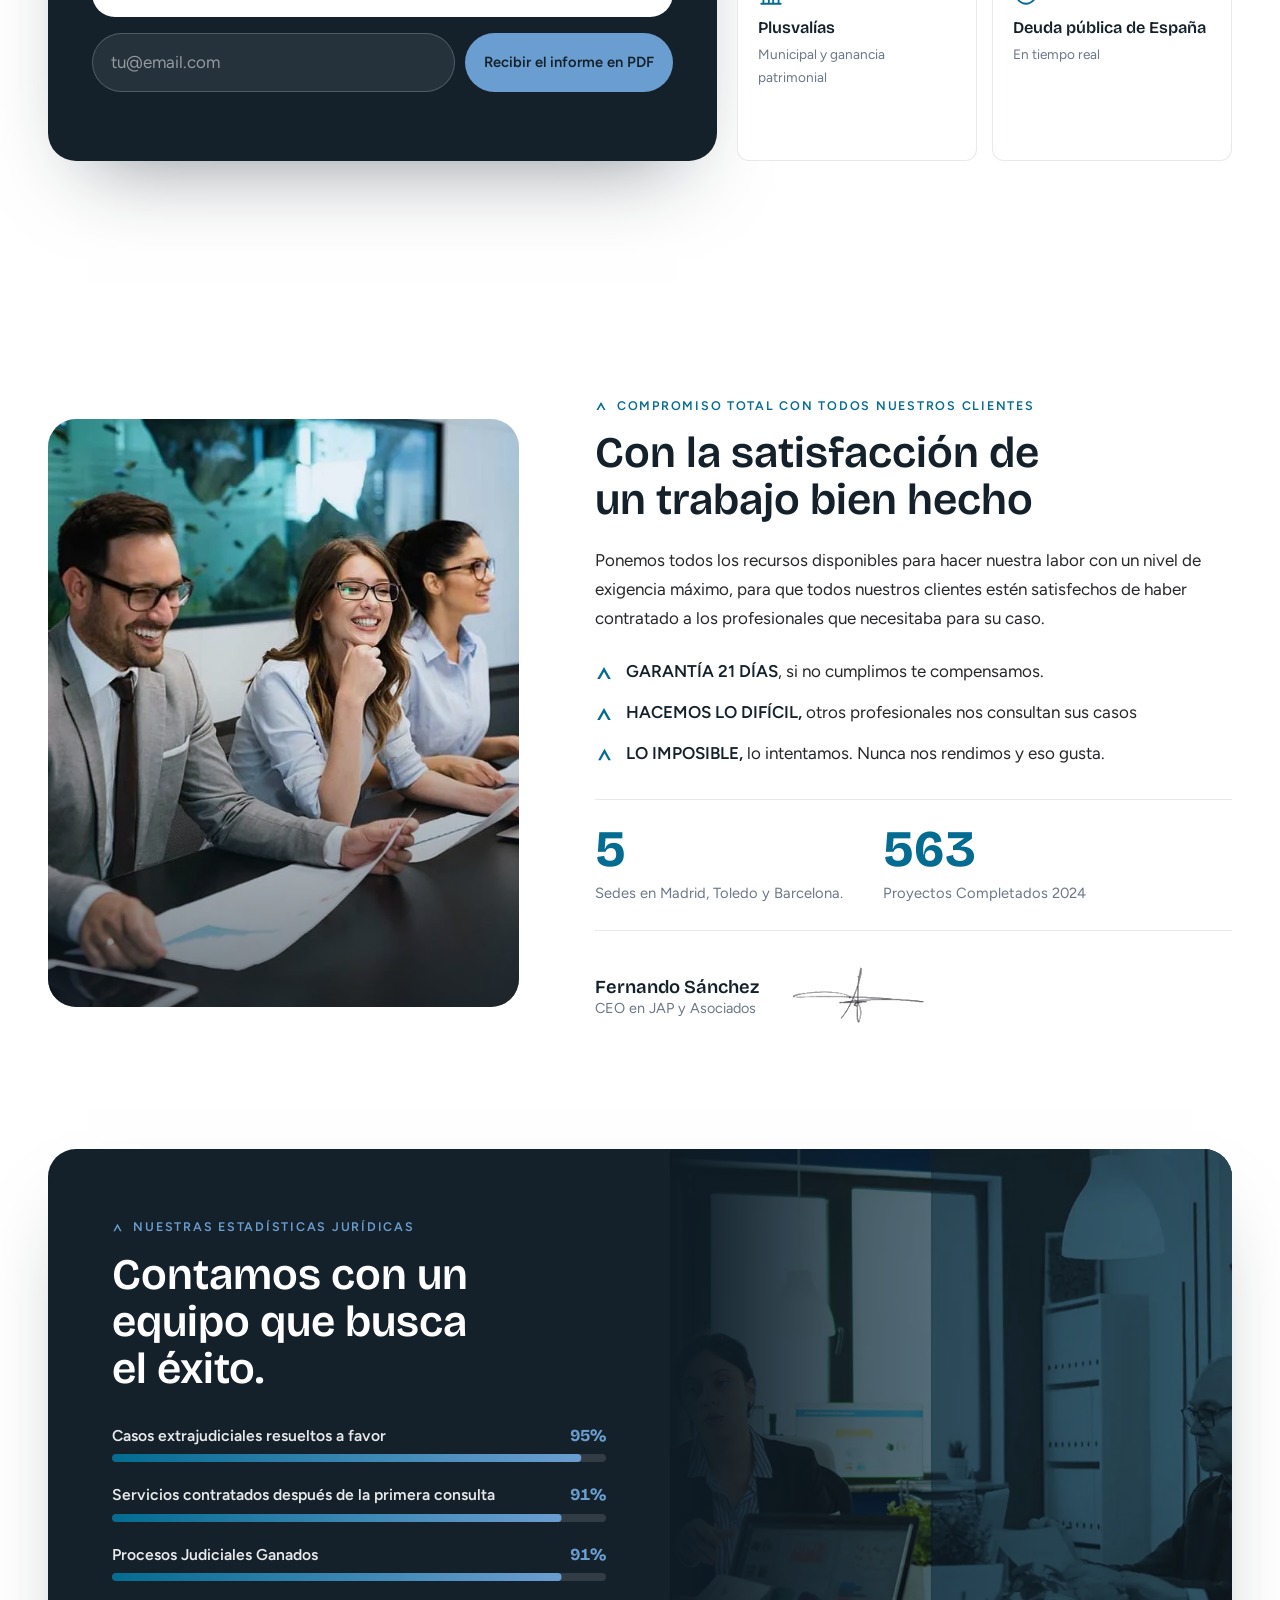
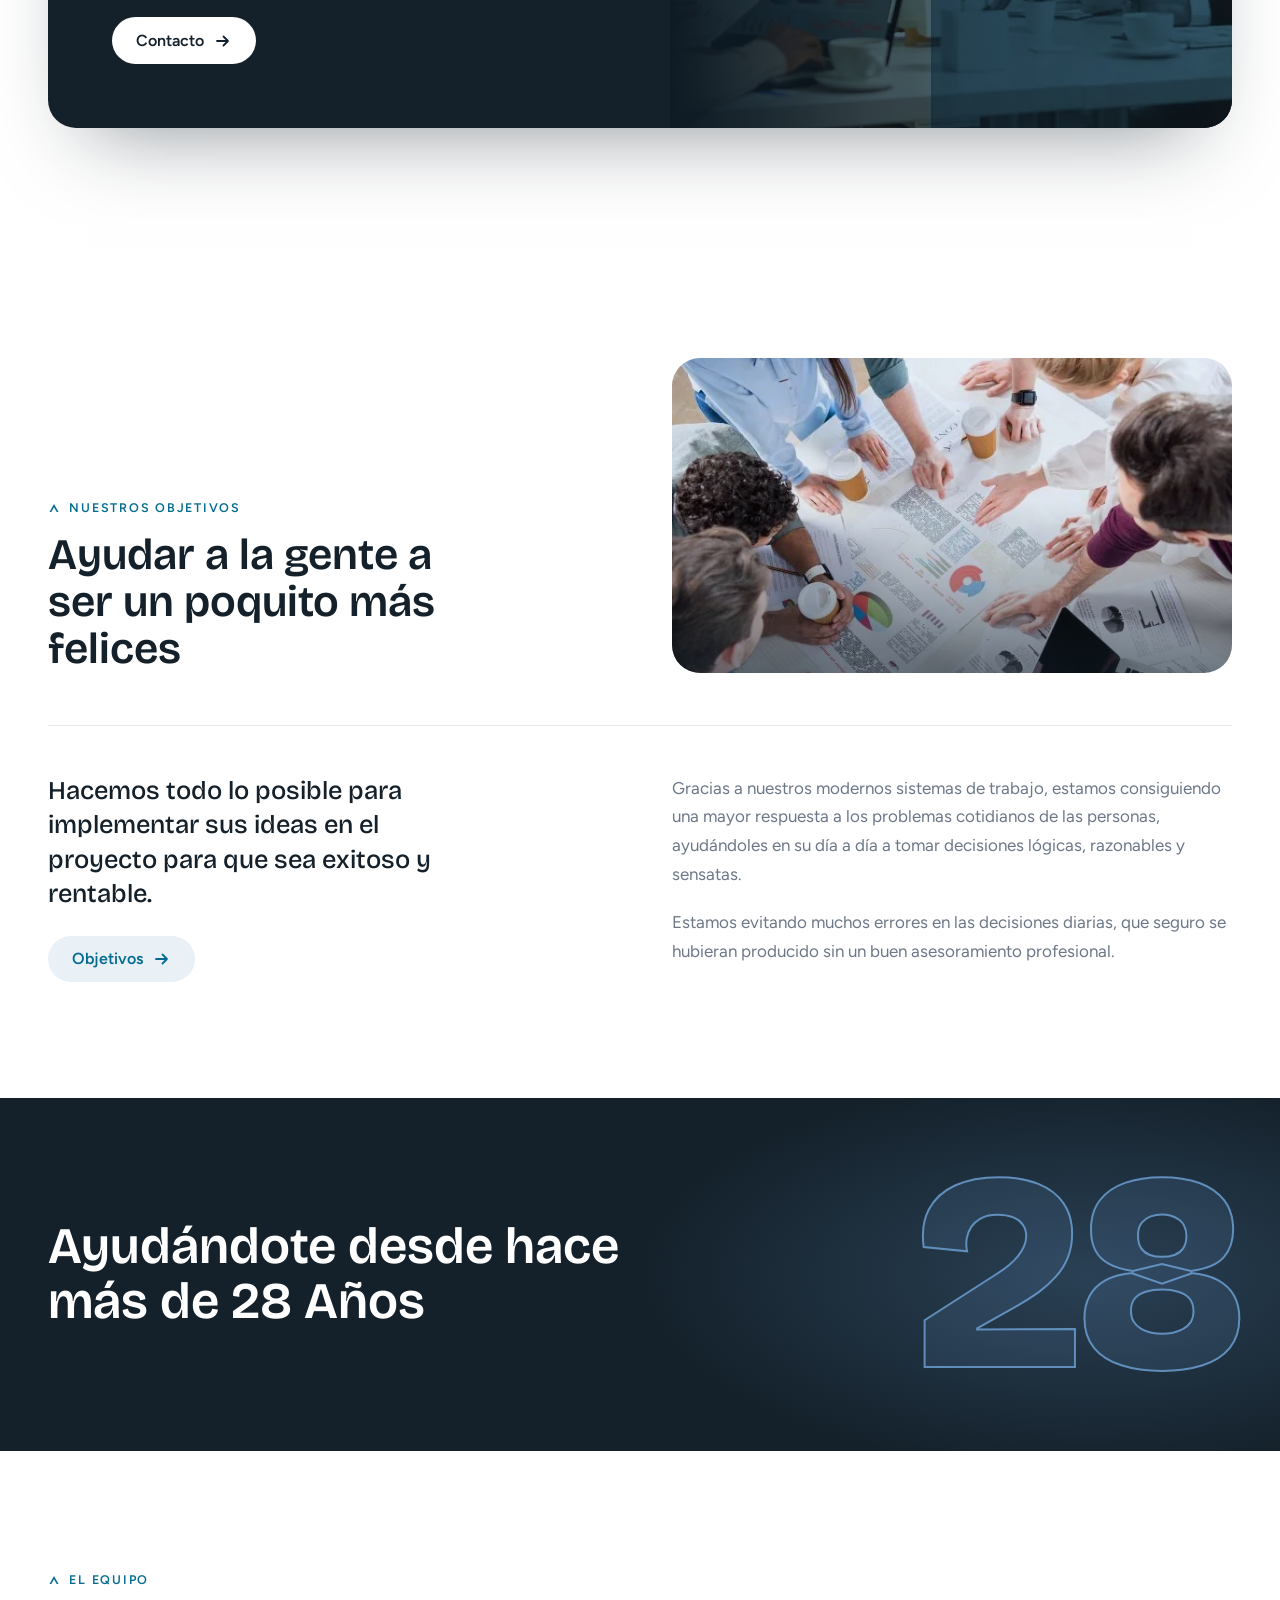
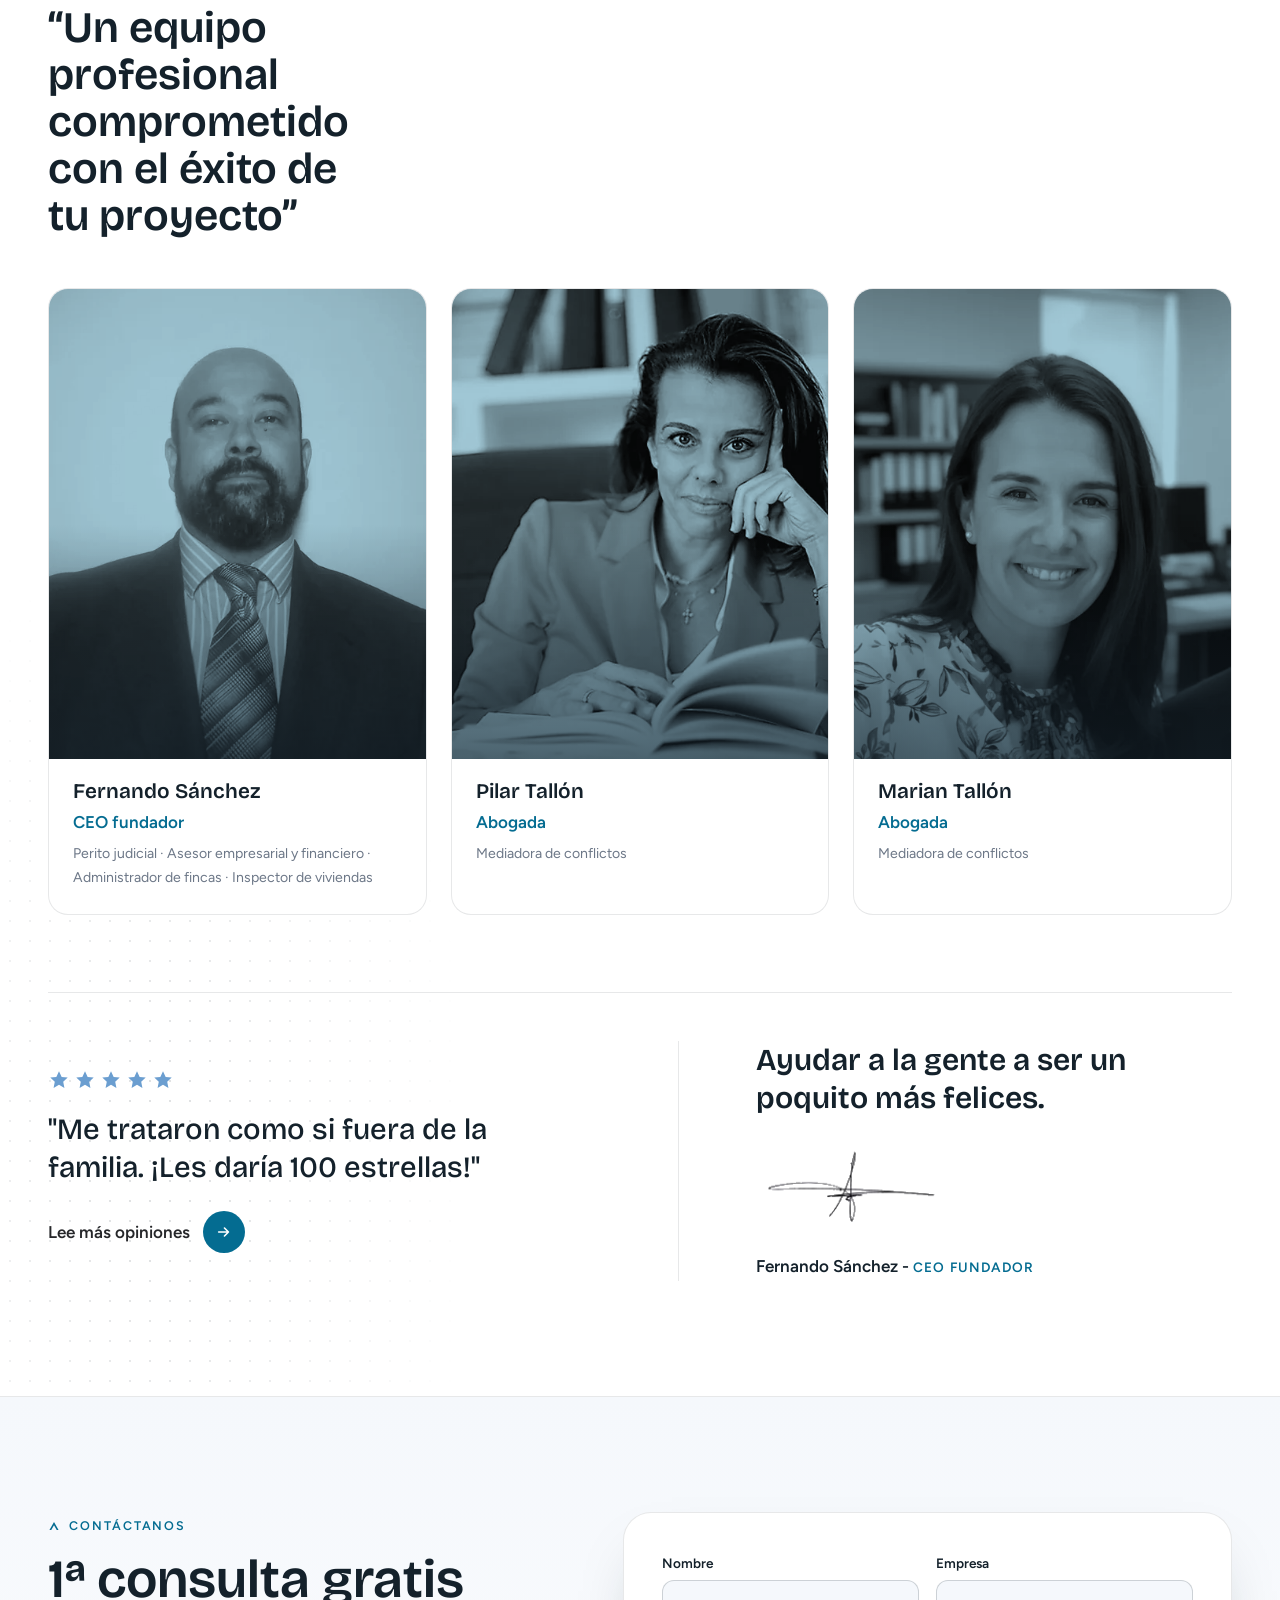
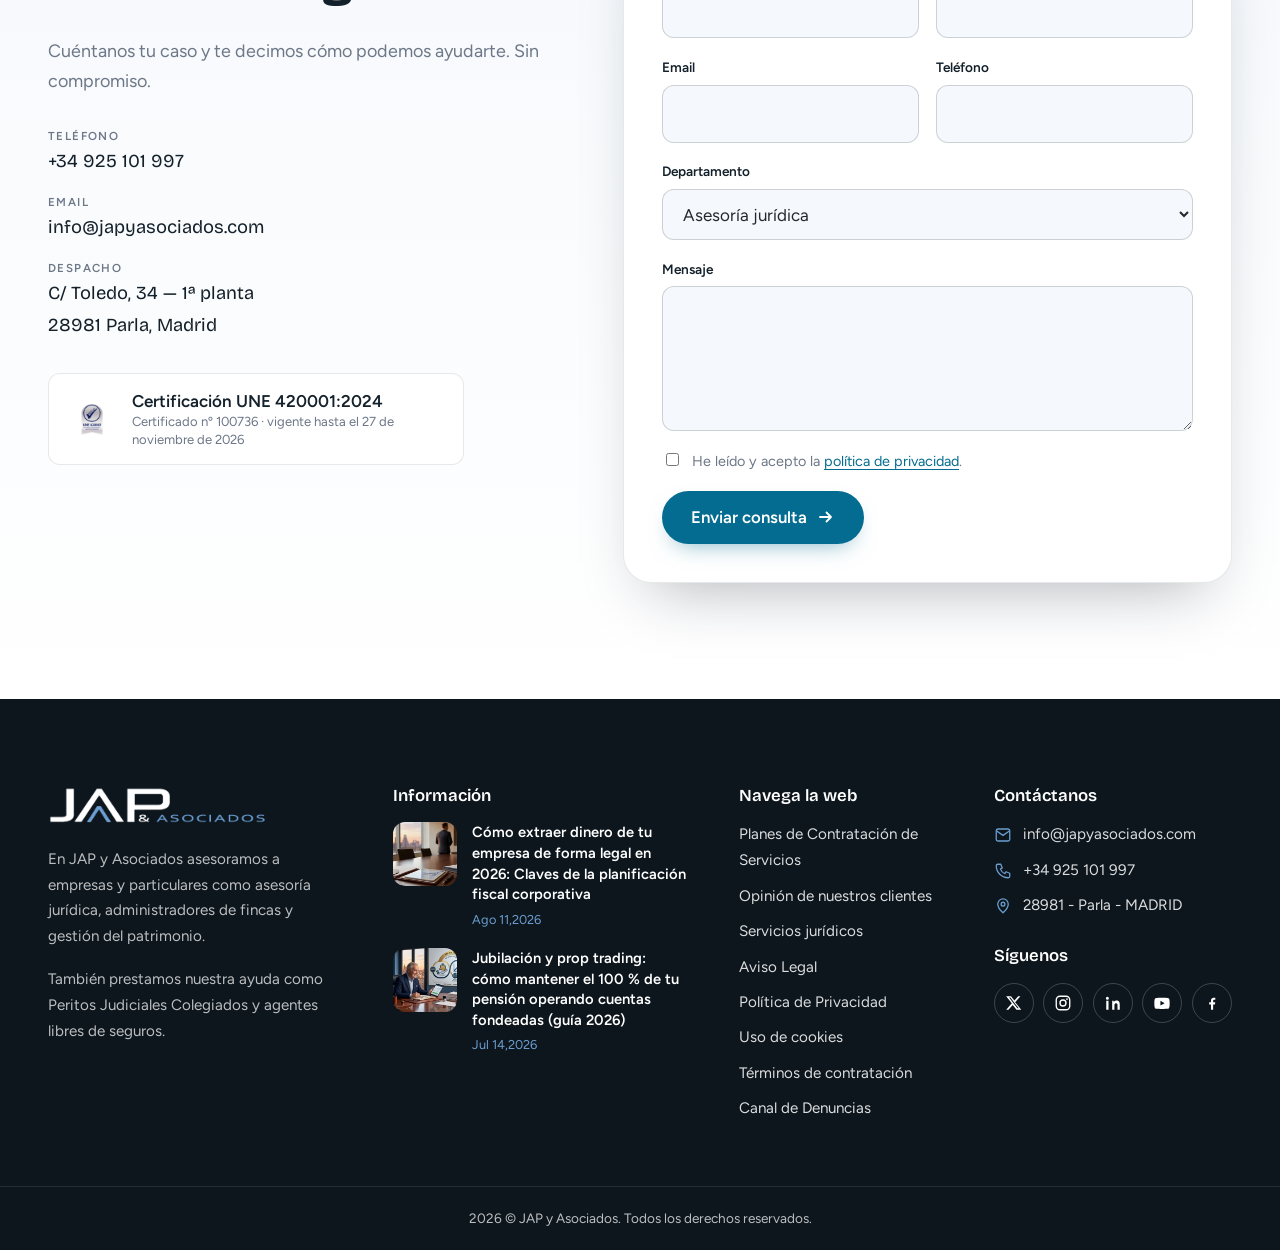
==== commit 060f24f1: "feat: la propuesta caduca a los 10 días de su envío (7-sep → visible hasta el 16-sep) Se envió el 7-" ====
--- a/prototype/index.html
+++ b/prototype/index.html
@@ -2,6 +2,17 @@
 <html lang="es">
 <head>
 <meta charset="UTF-8">
+<script>
+  /* Caducidad: la propuesta se ve 10 días desde su envío (7-sep-2026; el día de envío cuenta), hasta el 16-sep-2026
+     a las 23:59 de Madrid. Desde entonces, caducada.html. En local no caduca; ?caducada lo simula. */
+  (function () {
+    var fin = Date.UTC(2026, 8, 16, 22, 0);   // 17-sep-2026 00:00 en Madrid
+    if (/[?&]caducada\b/.test(location.search) || (/github\.io$/.test(location.hostname) && Date.now() >= fin)) {
+      document.documentElement.style.display = 'none';
+      location.replace('caducada.html');
+    }
+  })();
+</script>
 <script>document.documentElement.classList.add('js')</script>
 <meta name="viewport" content="width=device-width, initial-scale=1">
 <title>JAP y Asociados</title>
--- a/prototype/assets/css/styles.css
+++ b/prototype/assets/css/styles.css
@@ -180,11 +180,12 @@
 .tarjeta-hero__flota{display:flex;align-items:center;gap:1rem;background:#fff;padding:1.1rem 1.3rem;border-radius:20px;box-shadow:0 40px 70px -26px rgba(0,0,0,.65),0 0 0 1px rgba(255,255,255,.45);animation:flota 7s ease-in-out infinite alternate}
 .tarjeta-hero__flota>img{width:60px;height:60px;flex:0 0 auto}
 .tarjeta-hero__txt{display:flex;flex-direction:column;line-height:1.3;min-width:0}
-.tarjeta-hero__txt strong{font-family:var(--f-display);font-size:1.2rem;color:var(--marino)}
+.tarjeta-hero__txt strong{font-family:var(--f-display);font-size:1.1rem;color:var(--marino);white-space:nowrap}
 .tarjeta-hero__txt span{font-size:.85rem;color:var(--gris)}
 .tarjeta-hero__flota .tarjeta-hero__num{font:700 3.2rem/1 var(--f-display);color:var(--azul-hondo);flex:0 0 auto}
-.tarjeta-hero--une{left:-4%;top:18%;width:56%;--rot:-2deg;--pf:14px}
-.tarjeta-hero--anos{left:0;bottom:4%;width:50%;--rot:2deg;--pf:8px}
+.tarjeta-hero--une{left:-6%;top:18%;width:62%;--rot:-2deg;--pf:14px}
+.tarjeta-hero--anos{left:0;bottom:4%;width:54%;--rot:2deg;--pf:8px}
+.tarjeta-hero--anos .tarjeta-hero__txt strong{white-space:normal;line-height:1.1}
 .tarjeta-hero--nota{right:-2%;bottom:14%;width:46%;--rot:-1.5deg;--pf:18px}
 .tarjeta-hero--anos .tarjeta-hero__flota{animation-duration:8s;animation-delay:-2s}
 .tarjeta-hero--nota .tarjeta-hero__flota{animation-duration:6.5s;animation-delay:-4s;flex-direction:column;align-items:flex-start;gap:.5rem}
@@ -467,6 +468,9 @@
 .barra-movil svg{width:18px;height:18px;fill:none;stroke:currentColor;stroke-width:1.8;stroke-linecap:round;stroke-linejoin:round}
 .barra-movil__principal{flex:1;background:var(--azul-hondo)!important;color:#fff!important}
 
+/* ---------- Modo captura (?captura=1): el hero no fuerza la altura de pantalla ---------- */
+.captura .hero{min-height:0}
+
 /* ---------- Revelado al hacer scroll ---------- */
 .js [data-anim]{opacity:0;transform:translateY(22px);transition:opacity .8s var(--ease),transform .8s var(--ease);transition-delay:calc(var(--i,0)*90ms)}
 .js [data-anim="escala"]{transform:scale(.94)}
